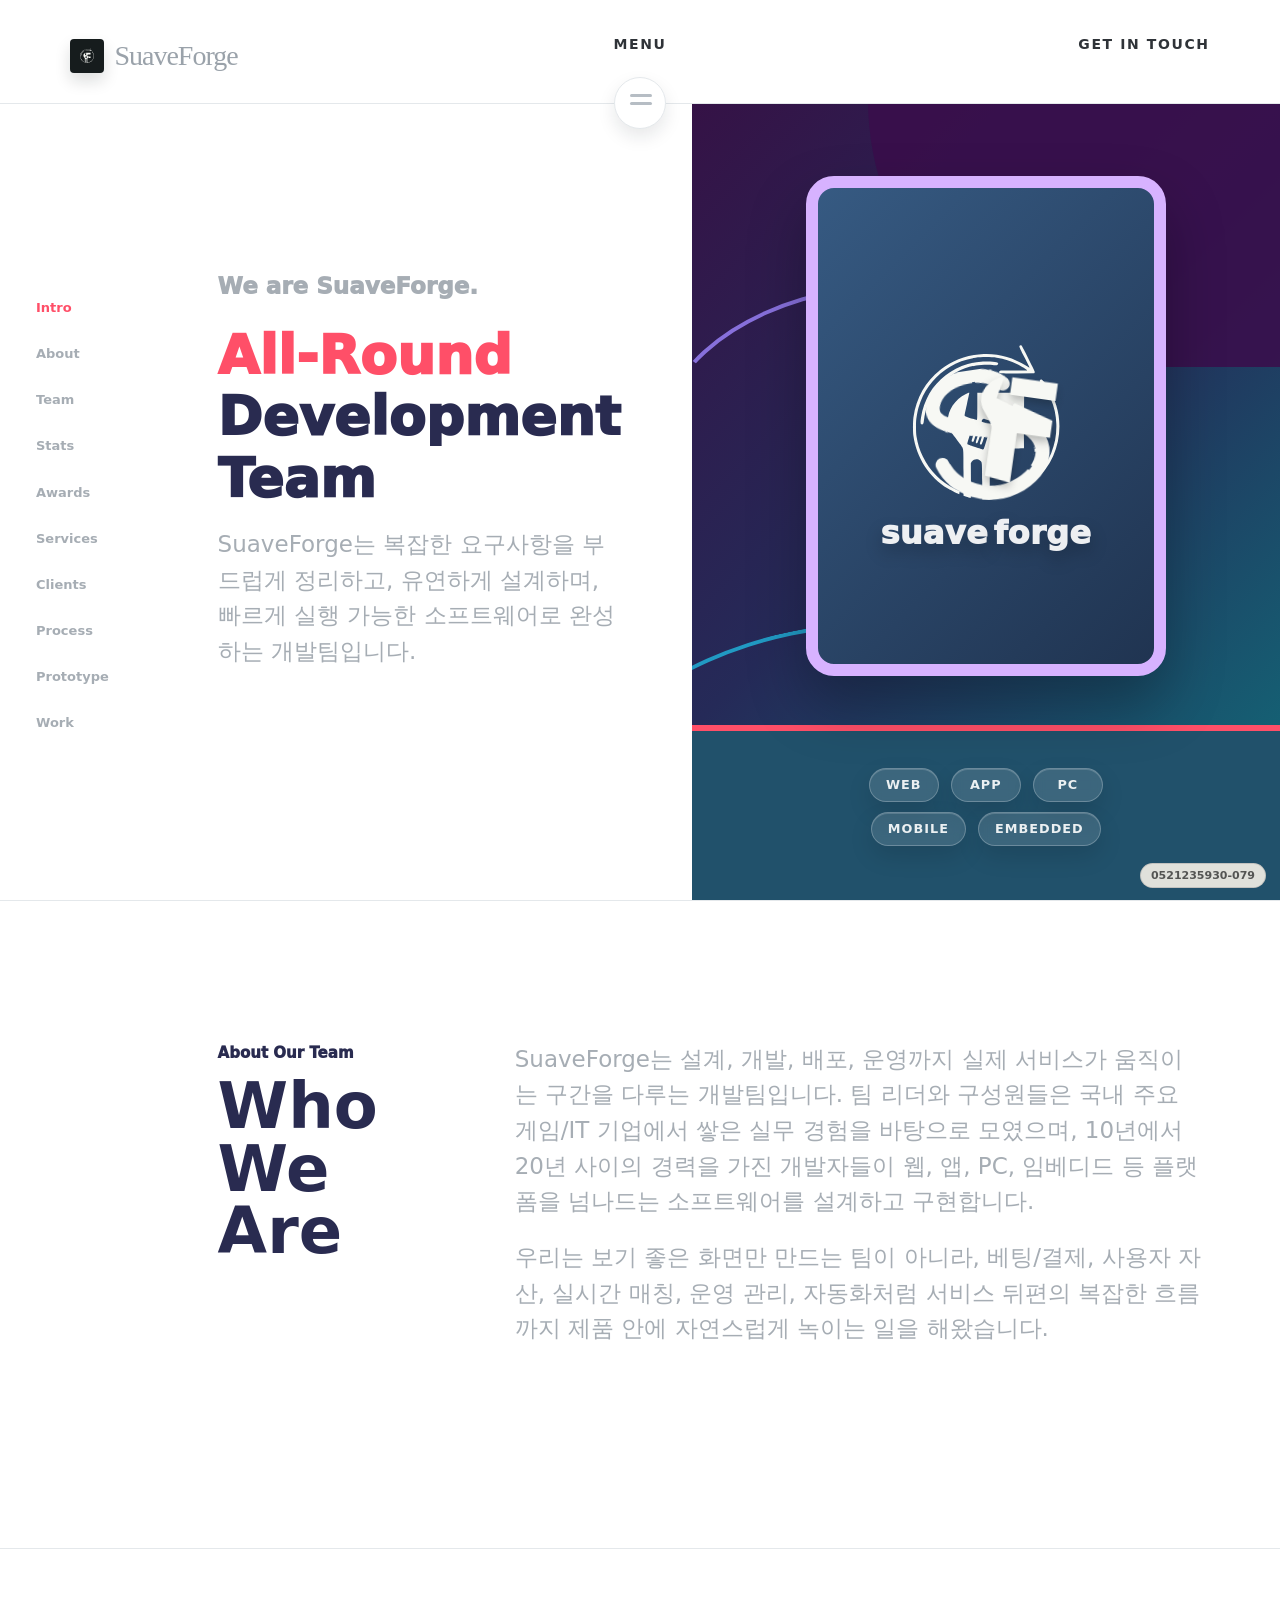
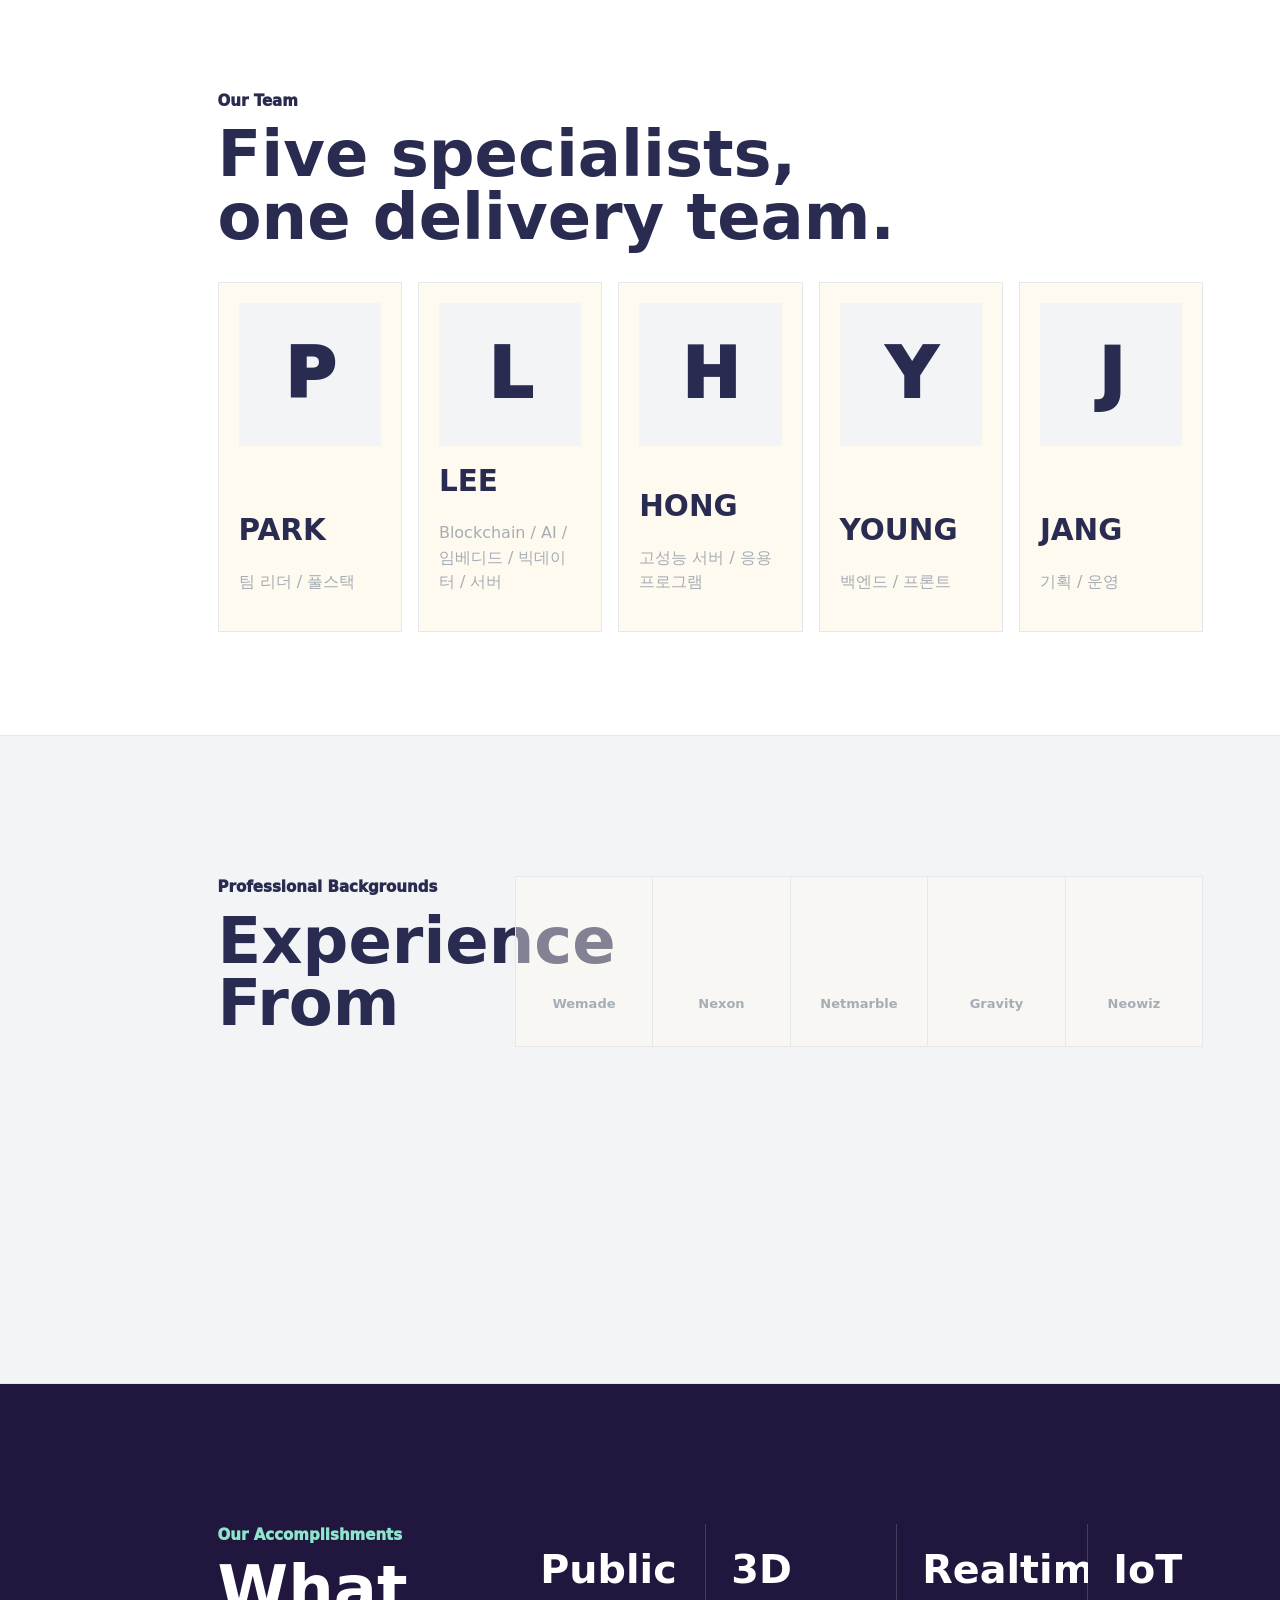
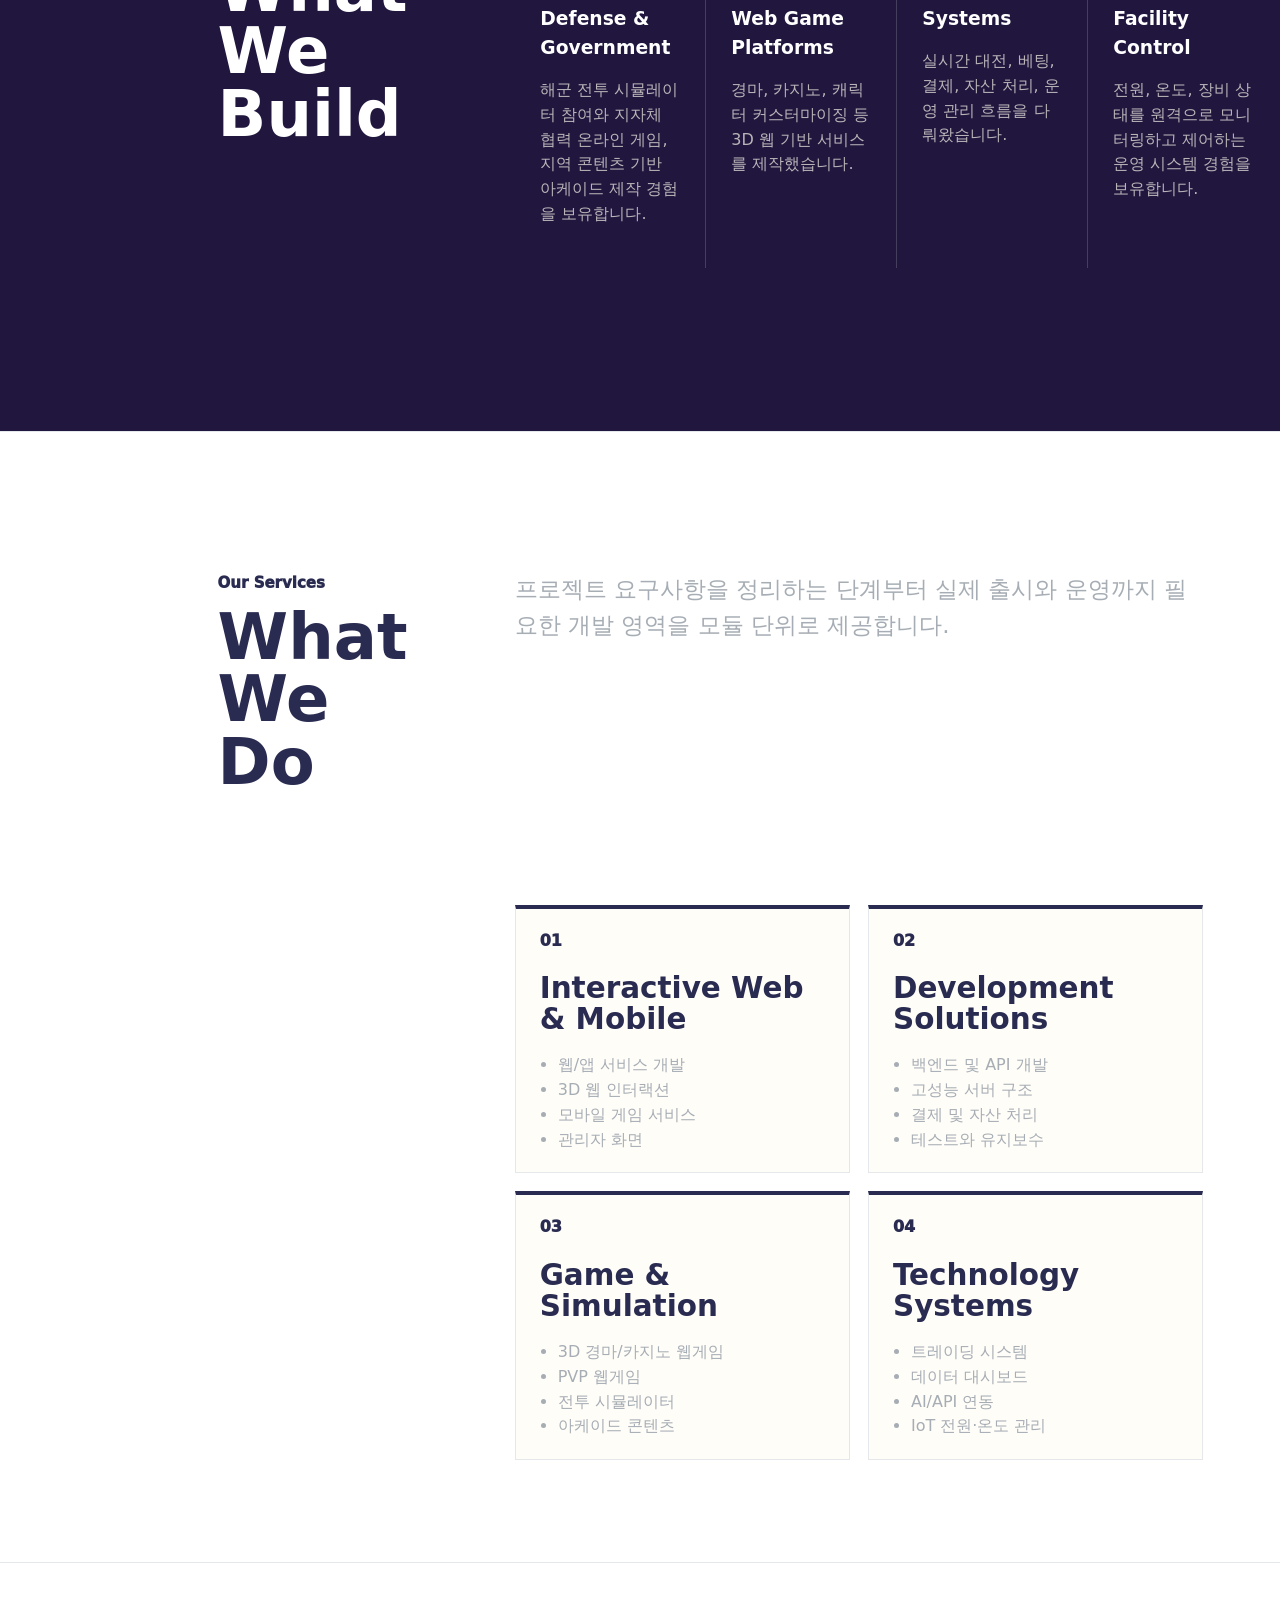
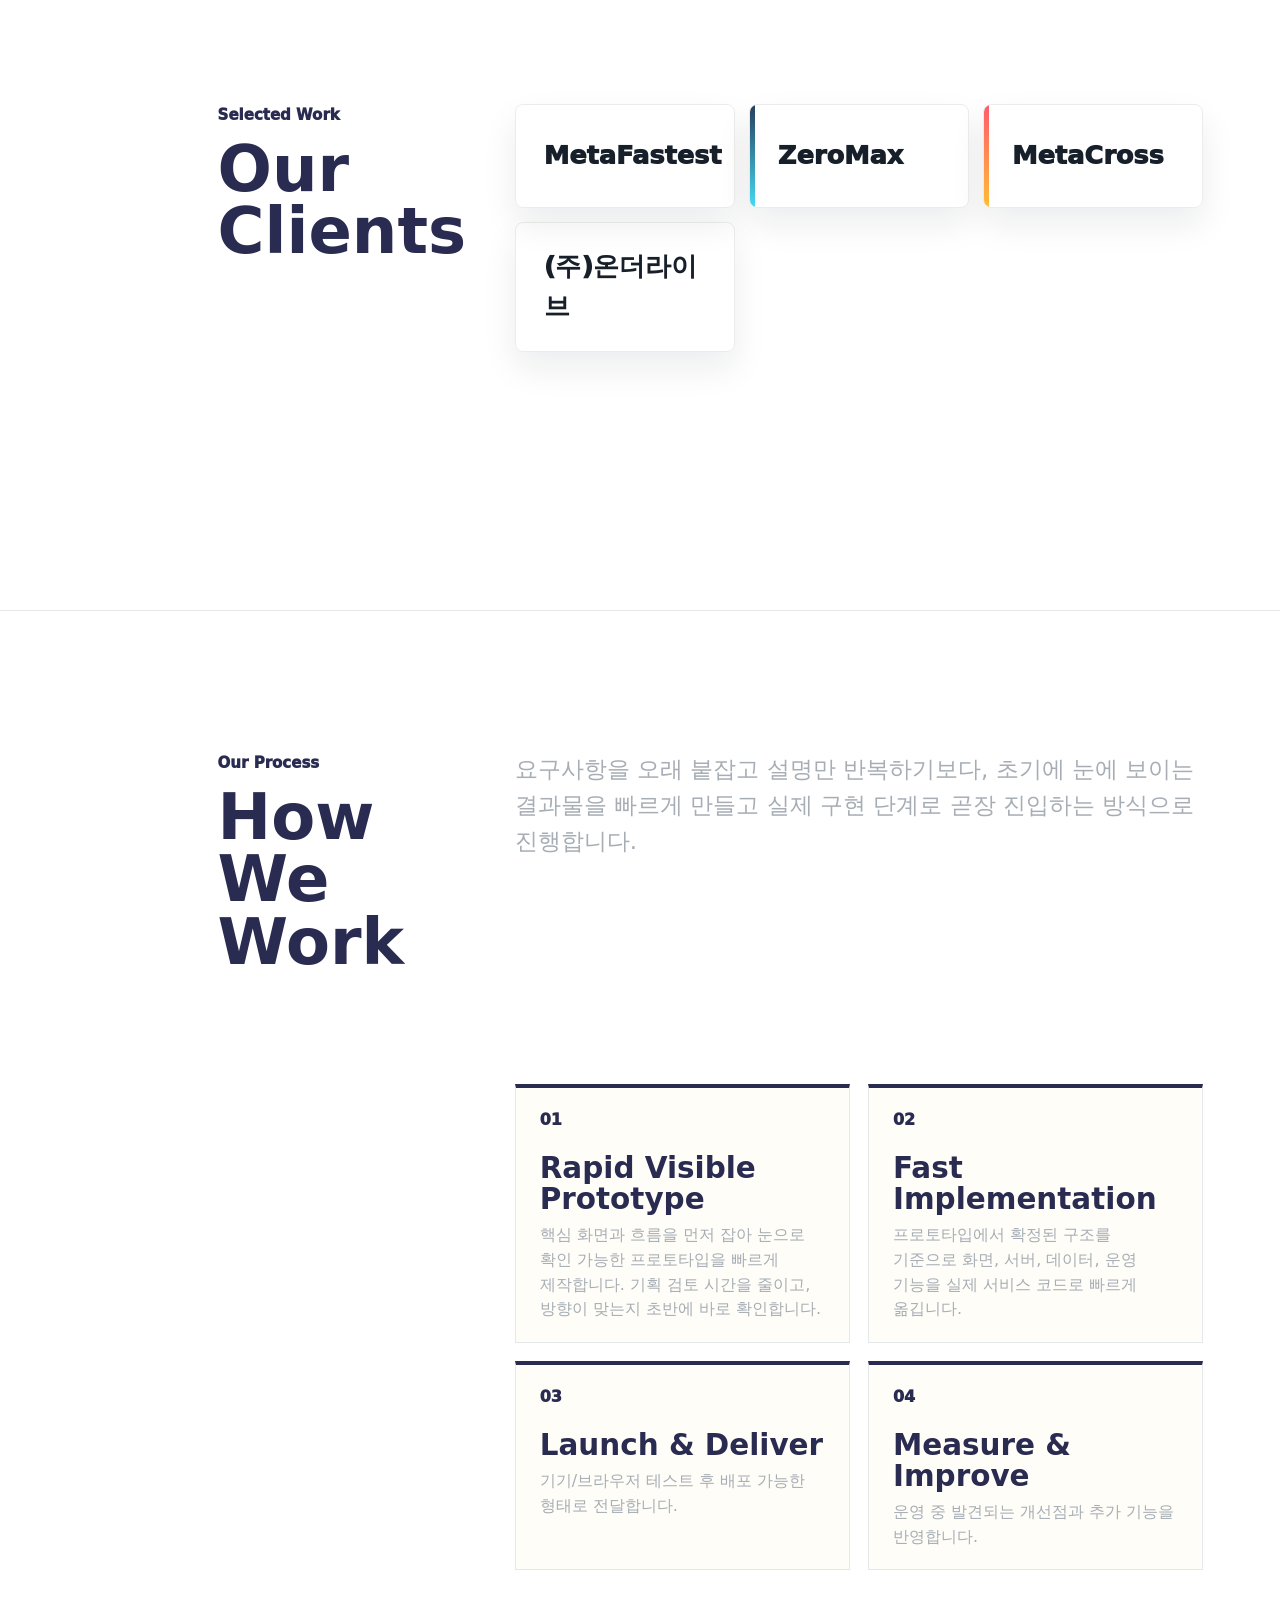
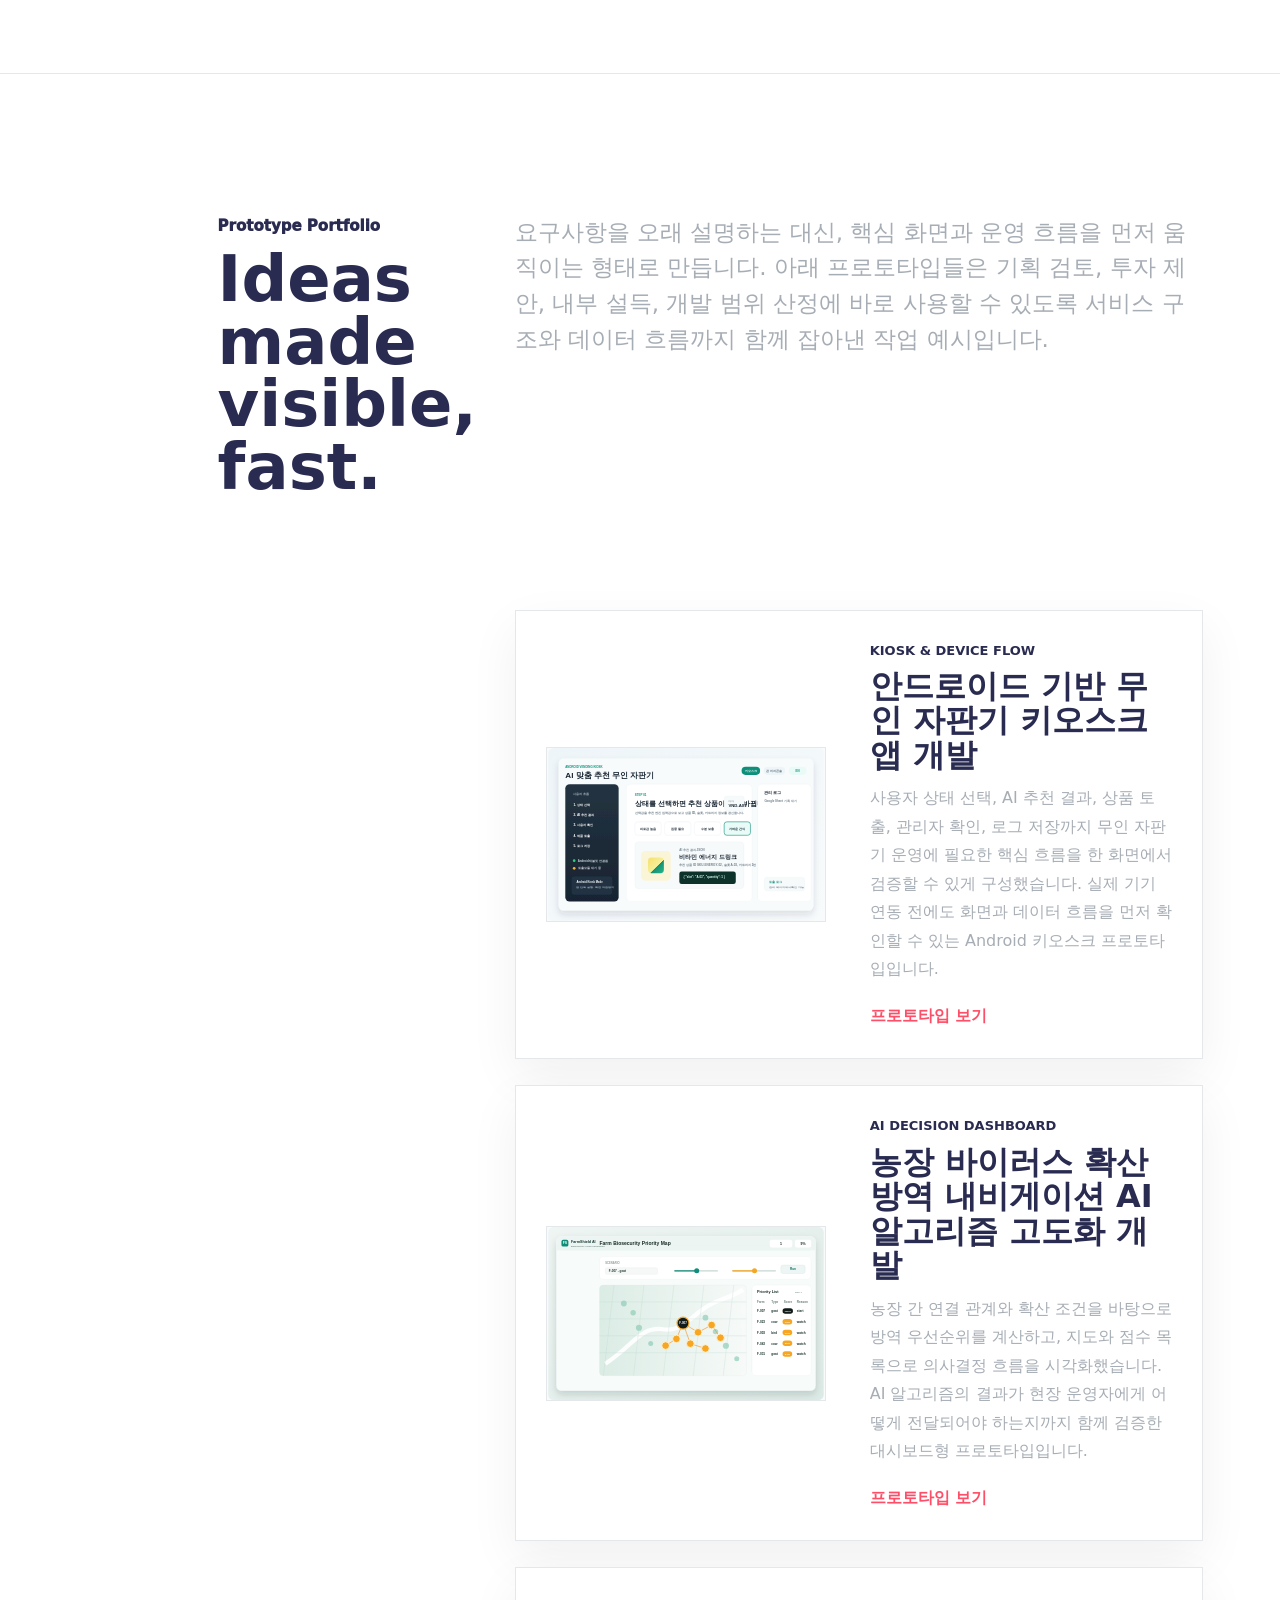
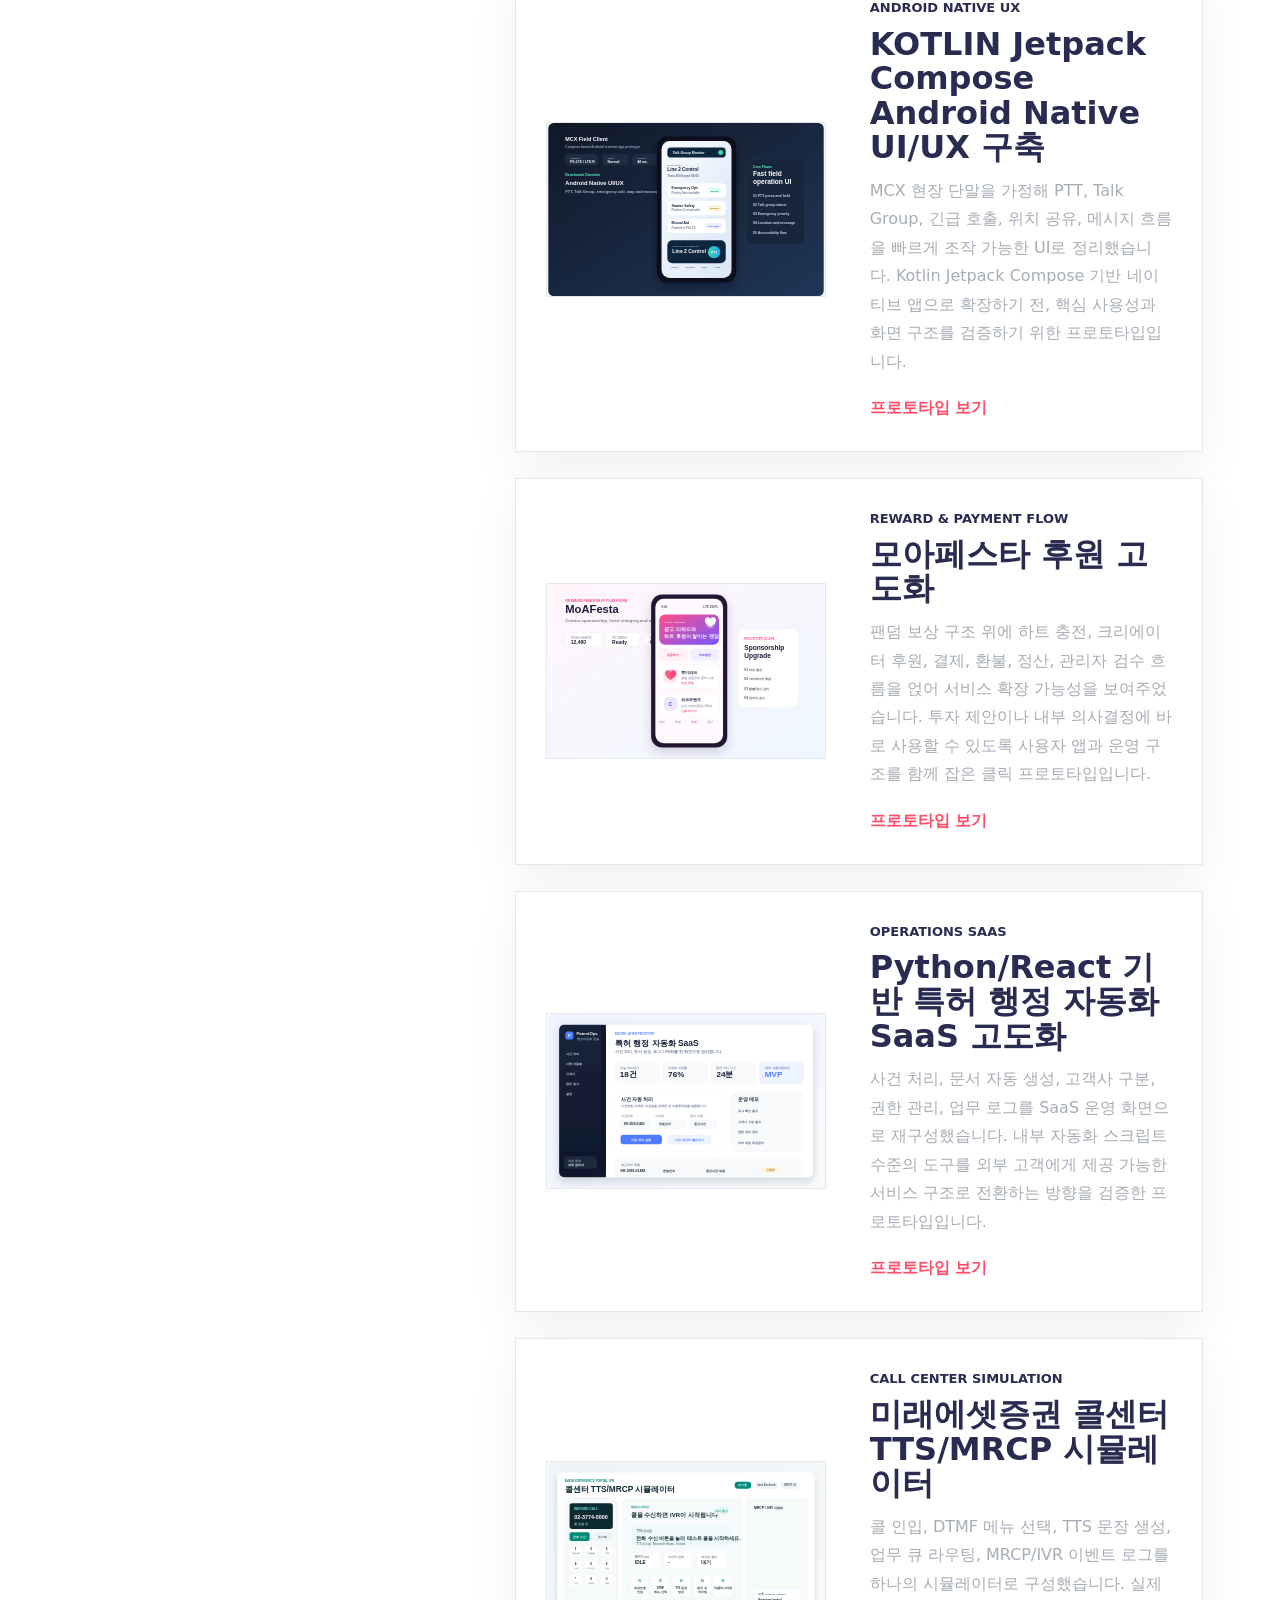
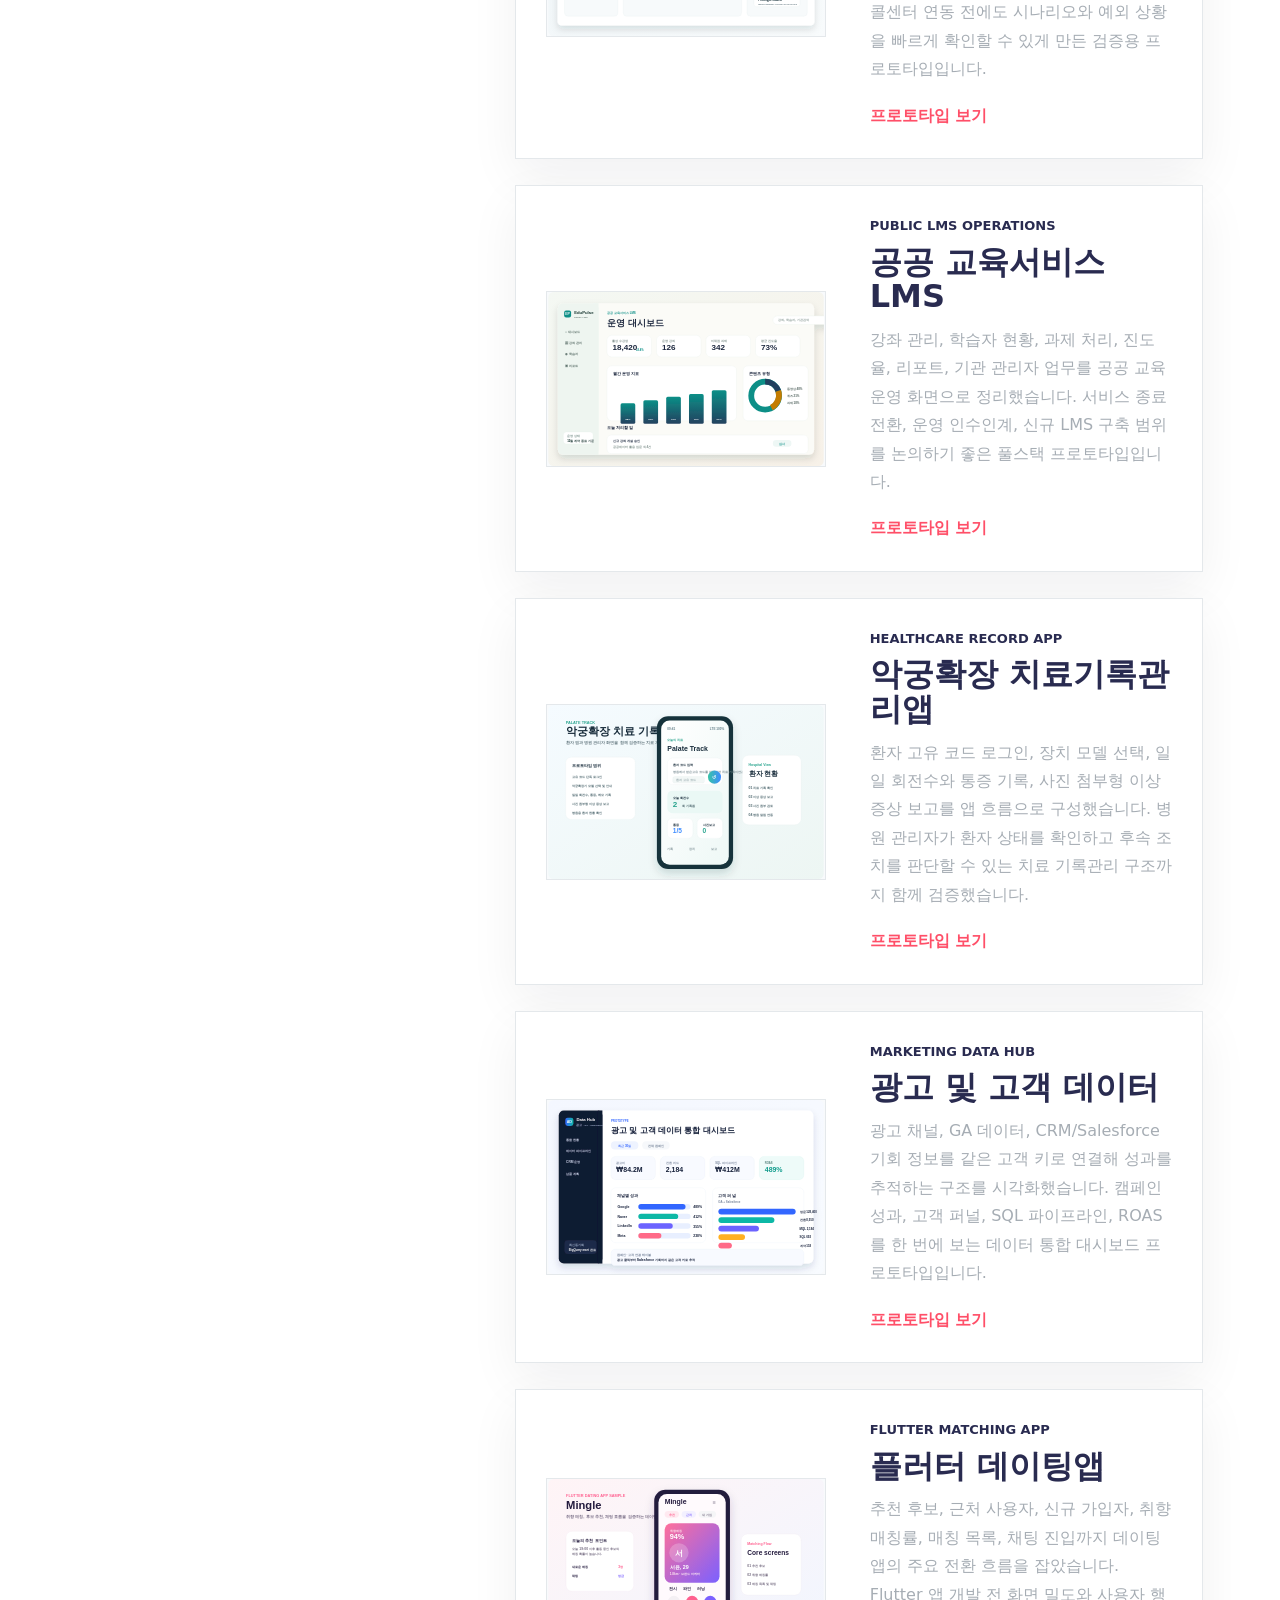
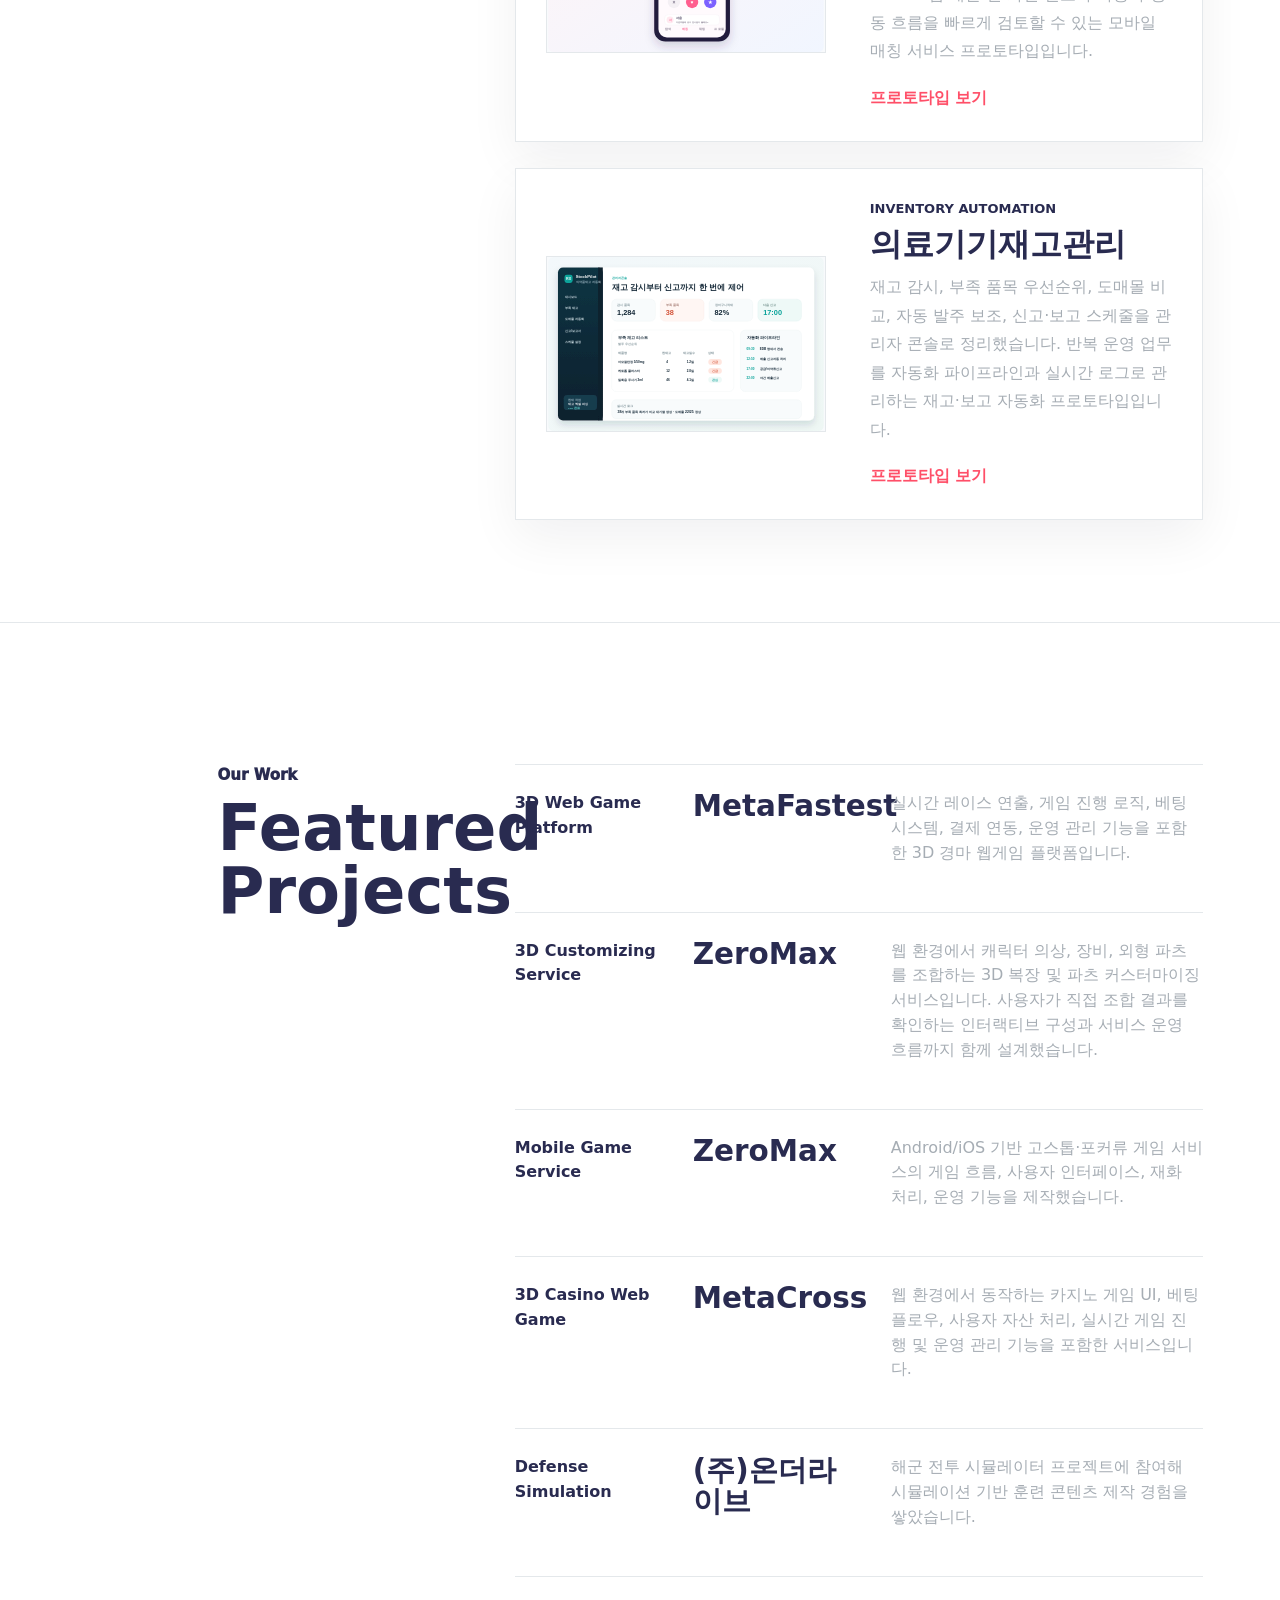
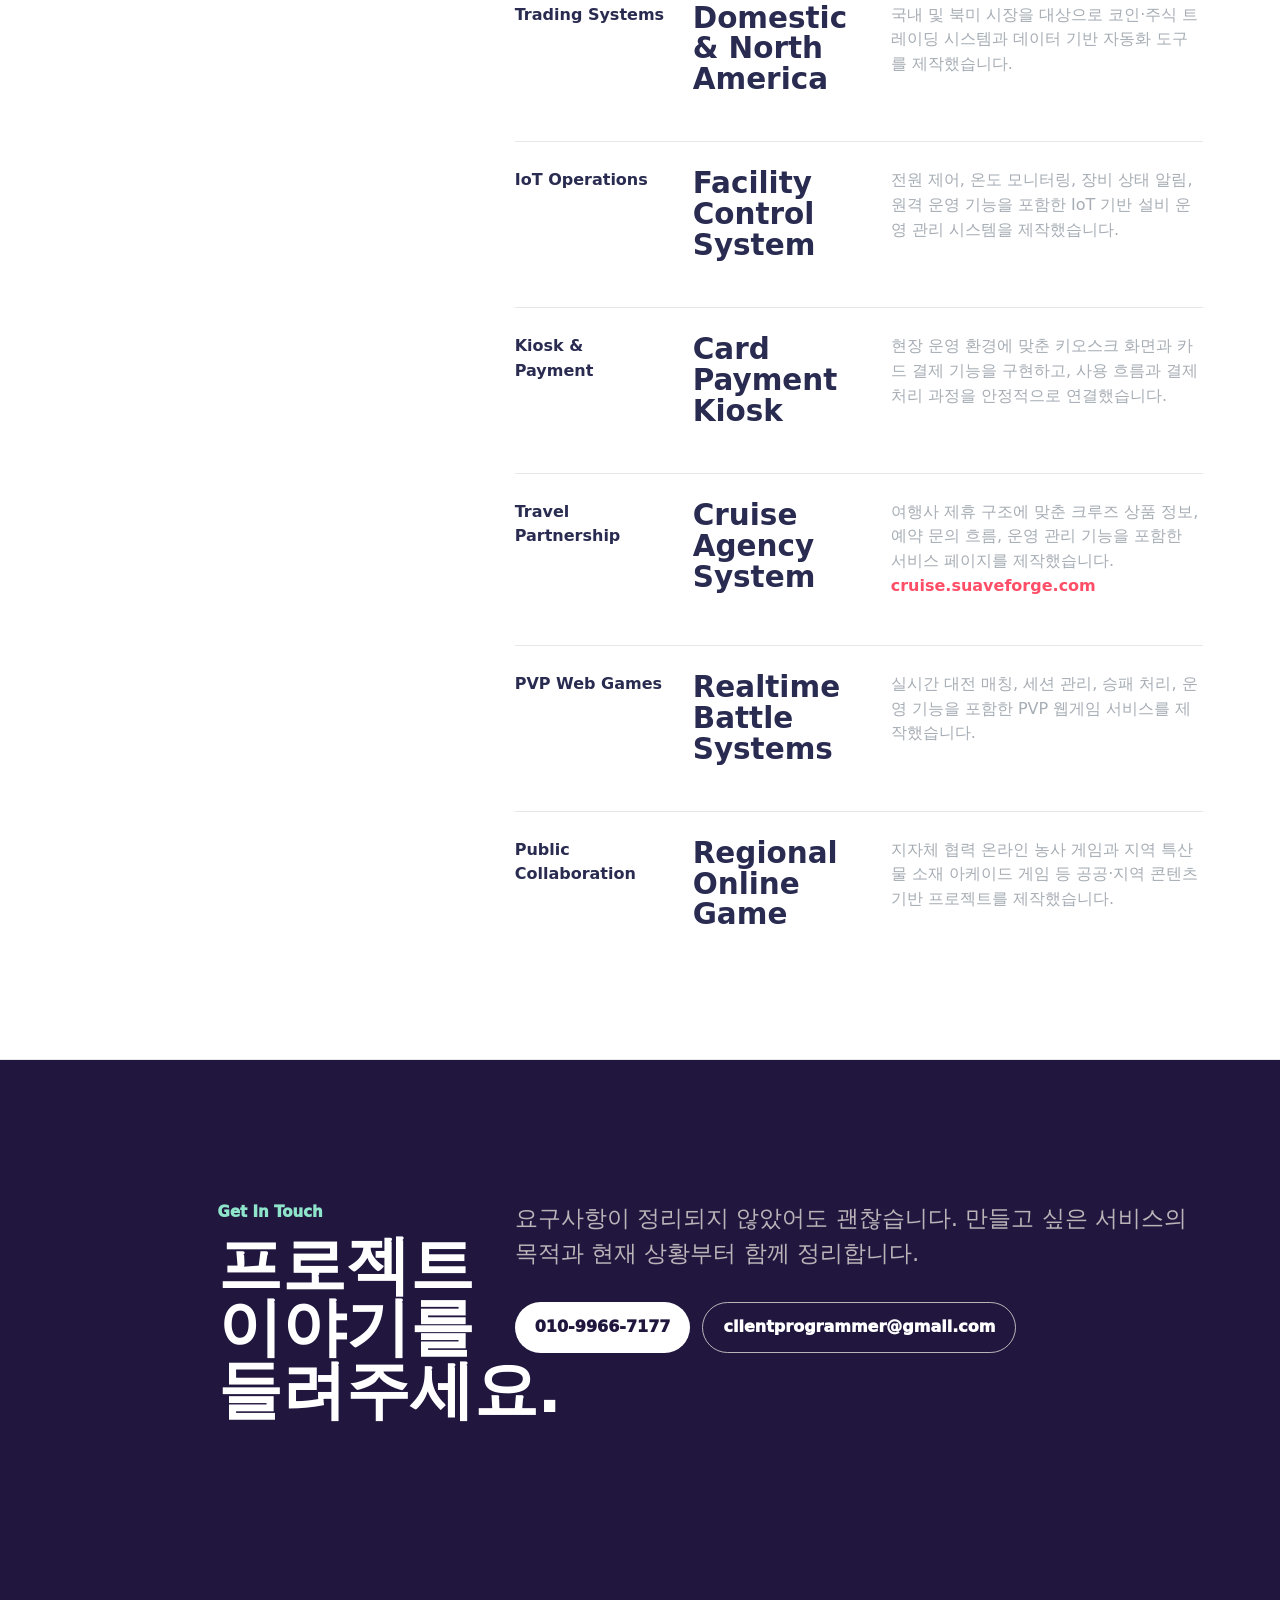
==== index.html @ 56ff3515 "Add polished prototype portfolio" ====
<!doctype html>
<html lang="ko">
  <head>
    <meta charset="utf-8" />
    <meta name="viewport" content="width=device-width, initial-scale=1" />
    <title>SuaveForge | All-Round Development Team</title>
    <meta
      name="description"
      content="SuaveForge는 게임, 시뮬레이션, 트레이딩 시스템, 웹 서비스를 빠르고 유연하게 제작하는 개발팀입니다."
    />
    <script>
      (() => {
        const noInfoHost = location.hostname === "noinfo.suaveforge.com";
        const temporaryPublicNoInfo =
          (location.hostname === "www.suaveforge.com" || location.hostname === "suaveforge.com") &&
          Date.now() < new Date("2026-06-01T00:00:00+09:00").getTime();
        const noInfoQuery = new URLSearchParams(location.search).has("noinfo");
        const noInfoPath = location.pathname.replace(/\/+$/, "") === "/noinfo";
        if (noInfoHost || temporaryPublicNoInfo || noInfoQuery || noInfoPath) {
          document.documentElement.classList.add("noinfo-mode");
        }
      })();
    </script>
    <link rel="stylesheet" href="styles.css?v=0521235930-079" />
    <link rel="stylesheet" href="assets/logo-motion/suaveforge-logo-motion.css?v=0521235930-079" />
  </head>
  <body>
    <input class="menu-toggle" id="menu-toggle" type="checkbox" aria-hidden="true" />
    <header class="topbar">
      <a class="brand" href="#intro" aria-label="SuaveForge home">
        <span class="suaveforge-logo-motion brand-mark" data-static-logo data-svg-src="assets/logo-motion/suaveforge-logo-motion.svg?v=0521235930-079">
          <span class="logo-shell"></span>
        </span>
        <span>SuaveForge</span>
      </a>
      <label class="menu-trigger" for="menu-toggle" aria-label="Open menu" aria-controls="site-menu">
        <span>MENU</span>
        <i></i>
      </label>
      <a class="touch-link" href="#contact">Get in Touch</a>
    </header>

    <div class="menu-panel" id="site-menu" aria-hidden="true">
      <nav class="menu-panel-nav" aria-label="Main menu">
        <a href="#intro">Top</a>
        <a href="#about">About SuaveForge</a>
        <a href="#team">Team</a>
        <a href="#stats">Accomplishments</a>
        <a href="#services">Services</a>
        <a href="#clients">Clients</a>
        <a href="#process">Process</a>
        <a href="#prototype">Prototype</a>
        <a href="#work">Featured Work</a>
      </nav>
      <div class="menu-contact">
        <div>
          <p>Get In Touch</p>
          <h2>프로젝트를 빠르게 정리해드립니다.</h2>
          <span>필요한 범위, 일정, 현재 상황을 남겨주시면 제작 방향을 함께 잡겠습니다.</span>
        </div>
      </div>
    </div>

    <aside class="side-nav" aria-label="Section navigation">
      <a class="active" href="#intro">Intro</a>
      <a href="#about">About</a>
      <a href="#team">Team</a>
      <a href="#stats">Stats</a>
      <a href="#background">Awards</a>
      <a href="#services">Services</a>
      <a href="#clients">Clients</a>
      <a href="#process">Process</a>
      <a href="#prototype">Prototype</a>
      <a href="#work">Work</a>
    </aside>

    <main>
      <section id="intro" class="intro panel">
        <div class="intro-copy">
          <p class="eyebrow">We are SuaveForge.</p>
          <h1><span>All-Round</span><br />Development Team</h1>
          <p>
            SuaveForge는 복잡한 요구사항을 부드럽게 정리하고, 유연하게 설계하며,
            빠르게 실행 가능한 소프트웨어로 완성하는 개발팀입니다.
          </p>
        </div>
        <div class="intro-art" aria-hidden="true">
          <div class="art-blob"></div>
          <div class="art-line one"></div>
          <div class="art-line two"></div>
          <div class="art-device">
            <div class="suaveforge-logo-motion hero-motion" data-logo-motion data-svg-src="assets/logo-motion/suaveforge-logo-motion.svg?v=0521235930-079">
              <div class="logo-shell"></div>
              <p class="wordmark" aria-label="suaveforge">
                <span class="wordmark-part wordmark-suave">suave</span>
                <span class="wordmark-part wordmark-forge">forge</span>
              </p>
              <p class="status" id="status">GSAP timeline: broken S -> F strike -> refresh ring -> final logo</p>
              <div class="controls">
                <button id="replay" type="button">Replay</button>
                <button id="finalOnly" type="button">Final</button>
              </div>
            </div>
          </div>
          <div class="art-platform">
            <div class="platform-tags" aria-hidden="true">
              <span>WEB</span>
              <span>APP</span>
              <span>PC</span>
              <span>MOBILE</span>
              <span>EMBEDDED</span>
            </div>
          </div>
        </div>
      </section>

      <section id="about" class="split-section panel">
        <div class="section-title">
          <p>About Our Team</p>
          <h2>Who We Are</h2>
        </div>
        <div class="section-body">
          <p>
            SuaveForge는 설계, 개발, 배포, 운영까지 실제 서비스가 움직이는
            구간을 다루는 개발팀입니다. 팀 리더와 구성원들은 국내 주요 게임/IT
            기업에서 쌓은 실무 경험을 바탕으로 모였으며, 10년에서 20년 사이의
            경력을 가진 개발자들이 웹, 앱, PC, 임베디드 등 플랫폼을 넘나드는
            소프트웨어를 설계하고 구현합니다.
          </p>
          <p>
            우리는 보기 좋은 화면만 만드는 팀이 아니라, 베팅/결제, 사용자 자산,
            실시간 매칭, 운영 관리, 자동화처럼 서비스 뒤편의 복잡한 흐름까지
            제품 안에 자연스럽게 녹이는 일을 해왔습니다.
          </p>
        </div>
      </section>

      <section id="team" class="team-section panel">
        <div class="section-title">
          <p>Our Team</p>
          <h2>Five specialists, one delivery team.</h2>
        </div>
        <div class="team-board">
          <article><div class="avatar">P</div><h3>PARK</h3><p>팀 리더 / 풀스택</p></article>
          <article><div class="avatar">L</div><h3>LEE</h3><p>Blockchain / AI / 임베디드 / 빅데이터 / 서버</p></article>
          <article><div class="avatar">H</div><h3>HONG</h3><p>고성능 서버 / 응용프로그램</p></article>
          <article><div class="avatar">Y</div><h3>YOUNG</h3><p>백엔드 / 프론트</p></article>
          <article><div class="avatar">J</div><h3>JANG</h3><p>기획 / 운영</p></article>
        </div>
      </section>

      <section id="background" class="background-section panel">
        <div class="section-title">
          <p>Professional Backgrounds</p>
          <h2>Experience From</h2>
        </div>
        <div class="logo-list" aria-label="구성원 경력 기반 회사">
          <a href="https://www.wemade.com/" target="_blank" rel="noopener">
            <i class="logo-emblem" style="--logo-url: url('https://www.google.com/s2/favicons?domain=wemade.com&sz=128')" aria-hidden="true"></i>
            <span>Wemade</span>
          </a>
          <a href="https://www.nexon.com/" target="_blank" rel="noopener">
            <i class="logo-emblem" style="--logo-url: url('https://www.google.com/s2/favicons?domain=nexon.com&sz=128')" aria-hidden="true"></i>
            <span>Nexon</span>
          </a>
          <a href="https://company.netmarble.com/en" target="_blank" rel="noopener">
            <i class="logo-emblem" style="--logo-url: url('https://www.google.com/s2/favicons?domain=netmarble.com&sz=128')" aria-hidden="true"></i>
            <span>Netmarble</span>
          </a>
          <a href="https://www.gravity.co.kr/" target="_blank" rel="noopener">
            <i class="logo-emblem" style="--logo-url: url('https://www.google.com/s2/favicons?domain=gravity.co.kr&sz=128')" aria-hidden="true"></i>
            <span>Gravity</span>
          </a>
          <a href="https://www.neowiz.com/" target="_blank" rel="noopener">
            <i class="logo-emblem" style="--logo-url: url('https://www.google.com/s2/favicons?domain=neowiz.com&sz=128')" aria-hidden="true"></i>
            <span>Neowiz</span>
          </a>
        </div>
      </section>

      <section id="stats" class="stats-section panel dark">
        <div class="section-title">
          <p>Our Accomplishments</p>
          <h2>What We Build</h2>
        </div>
        <div class="stats-grid">
          <article><strong>Public</strong><h3>Defense & Government</h3><p>해군 전투 시뮬레이터 참여와 지자체 협력 온라인 게임, 지역 콘텐츠 기반 아케이드 제작 경험을 보유합니다.</p></article>
          <article><strong>3D</strong><h3>Web Game Platforms</h3><p>경마, 카지노, 캐릭터 커스터마이징 등 3D 웹 기반 서비스를 제작했습니다.</p></article>
          <article><strong>Realtime</strong><h3>Systems</h3><p>실시간 대전, 베팅, 결제, 자산 처리, 운영 관리 흐름을 다뤄왔습니다.</p></article>
          <article><strong>IoT</strong><h3>Facility Control</h3><p>전원, 온도, 장비 상태를 원격으로 모니터링하고 제어하는 운영 시스템 경험을 보유합니다.</p></article>
        </div>
      </section>

      <section id="services" class="services-section panel">
        <div class="section-title">
          <p>Our Services</p>
          <h2>What We Do</h2>
        </div>
        <p class="wide-copy">
          프로젝트 요구사항을 정리하는 단계부터 실제 출시와 운영까지 필요한
          개발 영역을 모듈 단위로 제공합니다.
        </p>
        <div class="service-grid">
          <article><span>01</span><h3>Interactive Web & Mobile</h3><ul><li>웹/앱 서비스 개발</li><li>3D 웹 인터랙션</li><li>모바일 게임 서비스</li><li>관리자 화면</li></ul></article>
          <article><span>02</span><h3>Development Solutions</h3><ul><li>백엔드 및 API 개발</li><li>고성능 서버 구조</li><li>결제 및 자산 처리</li><li>테스트와 유지보수</li></ul></article>
          <article><span>03</span><h3>Game & Simulation</h3><ul><li>3D 경마/카지노 웹게임</li><li>PVP 웹게임</li><li>전투 시뮬레이터</li><li>아케이드 콘텐츠</li></ul></article>
          <article><span>04</span><h3>Technology Systems</h3><ul><li>트레이딩 시스템</li><li>데이터 대시보드</li><li>AI/API 연동</li><li>IoT 전원·온도 관리</li></ul></article>
        </div>
      </section>

      <section id="clients" class="clients-section panel">
        <div class="section-title">
          <p>Selected Work</p>
          <h2>Our Clients</h2>
        </div>
        <div class="client-grid company-only" aria-label="client companies">
          <article><span>MetaFastest</span></article>
          <article><span>ZeroMax</span></article>
          <article><span>MetaCross</span></article>
          <article><span>(&#51452;)&#50728;&#45908;&#46972;&#51060;&#48652;</span></article>
        </div>
      </section>

      <section id="process" class="process-section panel">
        <div class="section-title">
          <p>Our Process</p>
          <h2>How We Work</h2>
        </div>
        <p class="wide-copy">
          요구사항을 오래 붙잡고 설명만 반복하기보다, 초기에 눈에 보이는 결과물을
          빠르게 만들고 실제 구현 단계로 곧장 진입하는 방식으로 진행합니다.
        </p>
        <div class="process-grid">
          <article><span>01</span><h3>Rapid Visible Prototype</h3><p>핵심 화면과 흐름을 먼저 잡아 눈으로 확인 가능한 프로토타입을 빠르게 제작합니다. 기획 검토 시간을 줄이고, 방향이 맞는지 초반에 바로 확인합니다.</p></article>
          <article><span>02</span><h3>Fast Implementation</h3><p>프로토타입에서 확정된 구조를 기준으로 화면, 서버, 데이터, 운영 기능을 실제 서비스 코드로 빠르게 옮깁니다.</p></article>
          <article><span>03</span><h3>Launch & Deliver</h3><p>기기/브라우저 테스트 후 배포 가능한 형태로 전달합니다.</p></article>
          <article><span>04</span><h3>Measure & Improve</h3><p>운영 중 발견되는 개선점과 추가 기능을 반영합니다.</p></article>
        </div>
      </section>

      <section id="prototype" class="prototype-section panel">
        <div class="section-title">
          <p>Prototype Portfolio</p>
          <h2>Ideas made visible, fast.</h2>
        </div>
        <p class="wide-copy">
          요구사항을 오래 설명하는 대신, 핵심 화면과 운영 흐름을 먼저 움직이는 형태로 만듭니다.
          아래 프로토타입들은 기획 검토, 투자 제안, 내부 설득, 개발 범위 산정에 바로 사용할 수 있도록
          서비스 구조와 데이터 흐름까지 함께 잡아낸 작업 예시입니다.
        </p>
        <div class="prototype-grid">
          <article>
            <a class="prototype-shot" href="https://programmer119.github.io/react-kiosk-dashboard/" target="_blank" rel="noopener">
              <img src="assets/prototypes/kiosk-dashboard.svg" alt="AI 맞춤 추천 무인 자판기 키오스크 프로토타입 화면" />
            </a>
            <div class="prototype-copy">
              <p>Kiosk & Device Flow</p>
              <h3>안드로이드 기반 무인 자판기 키오스크 앱 개발</h3>
              <span>
                사용자 상태 선택, AI 추천 결과, 상품 토출, 관리자 확인, 로그 저장까지 무인 자판기 운영에 필요한 핵심 흐름을 한 화면에서 검증할 수 있게 구성했습니다.
                실제 기기 연동 전에도 화면과 데이터 흐름을 먼저 확인할 수 있는 Android 키오스크 프로토타입입니다.
              </span>
              <a href="https://programmer119.github.io/react-kiosk-dashboard/" target="_blank" rel="noopener">프로토타입 보기</a>
            </div>
          </article>
          <article>
            <a class="prototype-shot" href="https://programmer119.github.io/ai-saas-pc-stgnn-ai-1/" target="_blank" rel="noopener">
              <img src="assets/prototypes/farmshield-ai.svg" alt="농장 바이러스 확산 방역 내비게이션 AI 알고리즘 프로토타입 화면" />
            </a>
            <div class="prototype-copy">
              <p>AI Decision Dashboard</p>
              <h3>농장 바이러스 확산 방역 내비게이션 AI 알고리즘 고도화 개발</h3>
              <span>
                농장 간 연결 관계와 확산 조건을 바탕으로 방역 우선순위를 계산하고, 지도와 점수 목록으로 의사결정 흐름을 시각화했습니다.
                AI 알고리즘의 결과가 현장 운영자에게 어떻게 전달되어야 하는지까지 함께 검증한 대시보드형 프로토타입입니다.
              </span>
              <a href="https://programmer119.github.io/ai-saas-pc-stgnn-ai-1/" target="_blank" rel="noopener">프로토타입 보기</a>
            </div>
          </article>
          <article>
            <a class="prototype-shot" href="https://programmer119.github.io/jetpack-compose-ui-mcx-client-android/" target="_blank" rel="noopener">
              <img src="assets/prototypes/mcx-compose.svg" alt="Kotlin Jetpack Compose Android Native UI UX 프로토타입 화면" />
            </a>
            <div class="prototype-copy">
              <p>Android Native UX</p>
              <h3>KOTLIN Jetpack Compose Android Native UI/UX 구축</h3>
              <span>
                MCX 현장 단말을 가정해 PTT, Talk Group, 긴급 호출, 위치 공유, 메시지 흐름을 빠르게 조작 가능한 UI로 정리했습니다.
                Kotlin Jetpack Compose 기반 네이티브 앱으로 확장하기 전, 핵심 사용성과 화면 구조를 검증하기 위한 프로토타입입니다.
              </span>
              <a href="https://programmer119.github.io/jetpack-compose-ui-mcx-client-android/" target="_blank" rel="noopener">프로토타입 보기</a>
            </div>
          </article>
          <article>
            <a class="prototype-shot" href="https://programmer119.github.io/moafesta-prototype/" target="_blank" rel="noopener">
              <img src="assets/prototypes/moafesta-prototype.svg" alt="모아페스타 후원 고도화 프로토타입 화면" />
            </a>
            <div class="prototype-copy">
              <p>Reward & Payment Flow</p>
              <h3>모아페스타 후원 고도화</h3>
              <span>
                팬덤 보상 구조 위에 하트 충전, 크리에이터 후원, 결제, 환불, 정산, 관리자 검수 흐름을 얹어 서비스 확장 가능성을 보여주었습니다.
                투자 제안이나 내부 의사결정에 바로 사용할 수 있도록 사용자 앱과 운영 구조를 함께 잡은 클릭 프로토타입입니다.
              </span>
              <a href="https://programmer119.github.io/moafesta-prototype/" target="_blank" rel="noopener">프로토타입 보기</a>
            </div>
          </article>
          <article>
            <a class="prototype-shot" href="https://programmer119.github.io/python-react-saas-3-7-5/" target="_blank" rel="noopener">
              <img src="assets/prototypes/patentops-saas.svg" alt="Python React 기반 특허 행정 자동화 SaaS 프로토타입 화면" />
            </a>
            <div class="prototype-copy">
              <p>Operations SaaS</p>
              <h3>Python/React 기반 특허 행정 자동화 SaaS 고도화</h3>
              <span>
                사건 처리, 문서 자동 생성, 고객사 구분, 권한 관리, 업무 로그를 SaaS 운영 화면으로 재구성했습니다.
                내부 자동화 스크립트 수준의 도구를 외부 고객에게 제공 가능한 서비스 구조로 전환하는 방향을 검증한 프로토타입입니다.
              </span>
              <a href="https://programmer119.github.io/python-react-saas-3-7-5/" target="_blank" rel="noopener">프로토타입 보기</a>
            </div>
          </article>
          <article>
            <a class="prototype-shot" href="https://programmer119.github.io/ivr-java-avaya-650-850-2026/" target="_blank" rel="noopener">
              <img src="assets/prototypes/ivr-mrcp-simulator.svg" alt="콜센터 TTS MRCP 시뮬레이터 프로토타입 화면" />
            </a>
            <div class="prototype-copy">
              <p>Call Center Simulation</p>
              <h3>미래에셋증권 콜센터 TTS/MRCP 시뮬레이터</h3>
              <span>
                콜 인입, DTMF 메뉴 선택, TTS 문장 생성, 업무 큐 라우팅, MRCP/IVR 이벤트 로그를 하나의 시뮬레이터로 구성했습니다.
                실제 콜센터 연동 전에도 시나리오와 예외 상황을 빠르게 확인할 수 있게 만든 검증용 프로토타입입니다.
              </span>
              <a href="https://programmer119.github.io/ivr-java-avaya-650-850-2026/" target="_blank" rel="noopener">프로토타입 보기</a>
            </div>
          </article>
          <article>
            <a class="prototype-shot" href="https://programmer119.github.io/lms-asap-12-7-x-5/" target="_blank" rel="noopener">
              <img src="assets/prototypes/edupulse-lms.svg" alt="공공 교육서비스 LMS 프로토타입 화면" />
            </a>
            <div class="prototype-copy">
              <p>Public LMS Operations</p>
              <h3>공공 교육서비스 LMS</h3>
              <span>
                강좌 관리, 학습자 현황, 과제 처리, 진도율, 리포트, 기관 관리자 업무를 공공 교육 운영 화면으로 정리했습니다.
                서비스 종료 전환, 운영 인수인계, 신규 LMS 구축 범위를 논의하기 좋은 풀스택 프로토타입입니다.
              </span>
              <a href="https://programmer119.github.io/lms-asap-12-7-x-5/" target="_blank" rel="noopener">프로토타입 보기</a>
            </div>
          </article>
          <article>
            <a class="prototype-shot" href="https://programmer119.github.io/palate-track-prototype-v2/" target="_blank" rel="noopener">
              <img src="assets/prototypes/palate-track.svg" alt="악궁확장 치료기록관리앱 프로토타입 화면" />
            </a>
            <div class="prototype-copy">
              <p>Healthcare Record App</p>
              <h3>악궁확장 치료기록관리앱</h3>
              <span>
                환자 고유 코드 로그인, 장치 모델 선택, 일일 회전수와 통증 기록, 사진 첨부형 이상 증상 보고를 앱 흐름으로 구성했습니다.
                병원 관리자가 환자 상태를 확인하고 후속 조치를 판단할 수 있는 치료 기록관리 구조까지 함께 검증했습니다.
              </span>
              <a href="https://programmer119.github.io/palate-track-prototype-v2/" target="_blank" rel="noopener">프로토타입 보기</a>
            </div>
          </article>
          <article>
            <a class="prototype-shot" href="https://programmer119.github.io/1-crm-db-ga-2-2/" target="_blank" rel="noopener">
              <img src="assets/prototypes/ad-crm-datahub.svg" alt="광고 및 고객 데이터 통합 대시보드 프로토타입 화면" />
            </a>
            <div class="prototype-copy">
              <p>Marketing Data Hub</p>
              <h3>광고 및 고객 데이터</h3>
              <span>
                광고 채널, GA 데이터, CRM/Salesforce 기회 정보를 같은 고객 키로 연결해 성과를 추적하는 구조를 시각화했습니다.
                캠페인 성과, 고객 퍼널, SQL 파이프라인, ROAS를 한 번에 보는 데이터 통합 대시보드 프로토타입입니다.
              </span>
              <a href="https://programmer119.github.io/1-crm-db-ga-2-2/" target="_blank" rel="noopener">프로토타입 보기</a>
            </div>
          </article>
          <article>
            <a class="prototype-shot" href="https://programmer119.github.io/flutter-flutter-2-2-3-5/" target="_blank" rel="noopener">
              <img src="assets/prototypes/mingle-dating.svg" alt="플러터 데이팅앱 프로토타입 화면" />
            </a>
            <div class="prototype-copy">
              <p>Flutter Matching App</p>
              <h3>플러터 데이팅앱</h3>
              <span>
                추천 후보, 근처 사용자, 신규 가입자, 취향 매칭률, 매칭 목록, 채팅 진입까지 데이팅 앱의 주요 전환 흐름을 잡았습니다.
                Flutter 앱 개발 전 화면 밀도와 사용자 행동 흐름을 빠르게 검토할 수 있는 모바일 매칭 서비스 프로토타입입니다.
              </span>
              <a href="https://programmer119.github.io/flutter-flutter-2-2-3-5/" target="_blank" rel="noopener">프로토타입 보기</a>
            </div>
          </article>
          <article>
            <a class="prototype-shot" href="https://programmer119.github.io/25-1-ui-ux-client-windows/" target="_blank" rel="noopener">
              <img src="assets/prototypes/stockpilot-medical.svg" alt="의료기기 재고관리 프로토타입 화면" />
            </a>
            <div class="prototype-copy">
              <p>Inventory Automation</p>
              <h3>의료기기재고관리</h3>
              <span>
                재고 감시, 부족 품목 우선순위, 도매몰 비교, 자동 발주 보조, 신고·보고 스케줄을 관리자 콘솔로 정리했습니다.
                반복 운영 업무를 자동화 파이프라인과 실시간 로그로 관리하는 재고·보고 자동화 프로토타입입니다.
              </span>
              <a href="https://programmer119.github.io/25-1-ui-ux-client-windows/" target="_blank" rel="noopener">프로토타입 보기</a>
            </div>
          </article>
        </div>
      </section>

      <section id="work" class="work-section panel">
        <div class="section-title">
          <p>Our Work</p>
          <h2>Featured Projects</h2>
        </div>
        <div class="featured-work">
          <article><p>3D Web Game Platform</p><h3>MetaFastest</h3><span>실시간 레이스 연출, 게임 진행 로직, 베팅 시스템, 결제 연동, 운영 관리 기능을 포함한 3D 경마 웹게임 플랫폼입니다.</span></article>
          <article><p>3D Customizing Service</p><h3>ZeroMax</h3><span>웹 환경에서 캐릭터 의상, 장비, 외형 파츠를 조합하는 3D 복장 및 파츠 커스터마이징 서비스입니다. 사용자가 직접 조합 결과를 확인하는 인터랙티브 구성과 서비스 운영 흐름까지 함께 설계했습니다.</span></article>
          <article><p>Mobile Game Service</p><h3>ZeroMax</h3><span>Android/iOS 기반 고스톱·포커류 게임 서비스의 게임 흐름, 사용자 인터페이스, 재화 처리, 운영 기능을 제작했습니다.</span></article>
          <article><p>3D Casino Web Game</p><h3>MetaCross</h3><span>웹 환경에서 동작하는 카지노 게임 UI, 베팅 플로우, 사용자 자산 처리, 실시간 게임 진행 및 운영 관리 기능을 포함한 서비스입니다.</span></article>
          <article><p>Defense Simulation</p><h3>(주)온더라이브</h3><span>해군 전투 시뮬레이터 프로젝트에 참여해 시뮬레이션 기반 훈련 콘텐츠 제작 경험을 쌓았습니다.</span></article>
          <article><p>Trading Systems</p><h3>Domestic & North America</h3><span>국내 및 북미 시장을 대상으로 코인·주식 트레이딩 시스템과 데이터 기반 자동화 도구를 제작했습니다.</span></article>
          <article><p>IoT Operations</p><h3>Facility Control System</h3><span>전원 제어, 온도 모니터링, 장비 상태 알림, 원격 운영 기능을 포함한 IoT 기반 설비 운영 관리 시스템을 제작했습니다.</span></article>
          <article><p>Kiosk & Payment</p><h3>Card Payment Kiosk</h3><span>현장 운영 환경에 맞춘 키오스크 화면과 카드 결제 기능을 구현하고, 사용 흐름과 결제 처리 과정을 안정적으로 연결했습니다.</span></article>
          <article><p>Travel Partnership</p><h3>Cruise Agency System</h3><span>여행사 제휴 구조에 맞춘 크루즈 상품 정보, 예약 문의 흐름, 운영 관리 기능을 포함한 서비스 페이지를 제작했습니다. <a href="https://cruise.suaveforge.com/" target="_blank" rel="noopener">cruise.suaveforge.com</a></span></article>
          <article><p>PVP Web Games</p><h3>Realtime Battle Systems</h3><span>실시간 대전 매칭, 세션 관리, 승패 처리, 운영 기능을 포함한 PVP 웹게임 서비스를 제작했습니다.</span></article>
          <article><p>Public Collaboration</p><h3>Regional Online Game</h3><span>지자체 협력 온라인 농사 게임과 지역 특산물 소재 아케이드 게임 등 공공·지역 콘텐츠 기반 프로젝트를 제작했습니다.</span></article>
        </div>
      </section>

      <section id="contact" class="contact-section panel dark">
        <div class="section-title">
          <p>Get In Touch</p>
          <h2>프로젝트 이야기를 들려주세요.</h2>
        </div>
        <div class="contact-card">
          <p>
            요구사항이 정리되지 않았어도 괜찮습니다. 만들고 싶은 서비스의 목적과
            현재 상황부터 함께 정리합니다.
          </p>
          <div class="actions">
            <a class="button light" href="tel:01099667177">010-9966-7177</a>
            <span class="button outline" aria-disabled="true">clientprogrammer@gmail.com</span>
          </div>
        </div>
      </section>
    </main>

    <div class="build-version" aria-label="site build version">0521235930-079</div>
    <script src="https://cdn.jsdelivr.net/npm/gsap@3.12.5/dist/gsap.min.js"></script>
    <script src="assets/logo-motion/suaveforge-logo-motion.js?v=0521235930-079"></script>
    <script>
      (() => {
        const menuToggle = document.querySelector("#menu-toggle");
        const menuButton = document.querySelector(".menu-trigger");
        const menuPanel = document.querySelector("#site-menu");
        const navLinks = [...document.querySelectorAll(".side-nav a")];
        const menuLinks = [...document.querySelectorAll(".menu-panel-nav a")];
        const sections = navLinks
          .map((link) => document.querySelector(link.getAttribute("href")))
          .filter(Boolean);

        const setMenuOpen = (isOpen) => {
          if (menuToggle) menuToggle.checked = isOpen;
          document.body.classList.toggle("menu-open", isOpen);
          menuButton?.classList.toggle("is-open", isOpen);
          menuPanel?.classList.toggle("is-open", isOpen);
          menuPanel?.setAttribute("aria-hidden", String(!isOpen));
        };

        menuToggle?.addEventListener("change", () => {
          setMenuOpen(menuToggle.checked);
        });

        menuLinks.forEach((link) => {
          link.addEventListener("click", () => {
            setMenuOpen(false);
          });
        });

        document.addEventListener("keydown", (event) => {
          if (event.key === "Escape") setMenuOpen(false);
        });

        const setActive = (id) => {
          navLinks.forEach((link) => {
            link.classList.toggle("active", link.getAttribute("href") === `#${id}`);
          });
        };

        const updateActiveFromScroll = () => {
          const anchorLine = window.innerHeight * 0.42;
          let current = sections[0];

          sections.forEach((section) => {
            if (section.getBoundingClientRect().top <= anchorLine) {
              current = section;
            }
          });

          if (current) setActive(current.id);
        };

        let ticking = false;
        window.addEventListener(
          "scroll",
          () => {
            if (ticking) return;
            ticking = true;
            requestAnimationFrame(() => {
              updateActiveFromScroll();
              ticking = false;
            });
          },
          { passive: true }
        );

        navLinks.forEach((link) => {
          link.addEventListener("click", () => {
            const id = link.getAttribute("href").slice(1);
            setActive(id);
          });
        });

        window.addEventListener("hashchange", () => {
          const id = window.location.hash.slice(1);
          if (id) setActive(id);
        });

        updateActiveFromScroll();
      })();

    </script>
  </body>
</html>
---- styles.css ----
:root {
  --paper: #ffffff;
  --paper-deep: #f2f4f5;
  --ink: #292b50;
  --muted: #a6adb4;
  --line: #e4e8eb;
  --accent: #ff4f68;
  --accent-dark: #292b50;
  --cyan: #21b7df;
  --purple: #351246;
  --teal: #106f7b;
  --warm: #ffffff;
  --dark: #20163e;
  --dark-soft: #195e74;
}

* {
  box-sizing: border-box;
}

html {
  scroll-behavior: smooth;
}

body {
  margin: 0;
  overflow-x: hidden;
  background: var(--paper);
  color: var(--ink);
  font-family: Inter, ui-sans-serif, system-ui, -apple-system, BlinkMacSystemFont, "Segoe UI", sans-serif;
  line-height: 1.55;
}

a {
  color: inherit;
  text-decoration: none;
}

.svg-defs {
  position: absolute;
  width: 0;
  height: 0;
  overflow: hidden;
}

.menu-toggle {
  position: fixed;
  opacity: 0;
  pointer-events: none;
}

.topbar {
  position: fixed;
  top: 0;
  right: 0;
  left: 0;
  z-index: 30;
  display: grid;
  grid-template-columns: 1fr auto 1fr;
  align-items: start;
  min-height: 104px;
  padding: 34px clamp(34px, 5.5vw, 96px) 0;
  background: rgba(255, 255, 255, 0.94);
  border-bottom: 1px solid var(--line);
  backdrop-filter: blur(18px);
}

.brand,
.touch-link {
  display: inline-flex;
  align-items: center;
}

.brand {
  width: fit-content;
  gap: 10px;
  color: #9aa2aa;
  font-family: Georgia, "Times New Roman", serif;
  font-size: 28px;
  font-weight: 400;
  letter-spacing: -1px;
}

.brand-mark {
  display: inline-grid;
  place-items: center;
  width: 34px;
  height: 34px;
  padding: 4px;
  border-radius: 4px;
  background: #161c1d;
  box-shadow: 0 8px 16px rgba(16, 18, 20, 0.14);
  overflow: hidden;
}

.brand-mark .logo-shell {
  width: 100% !important;
  max-width: none !important;
  height: 100% !important;
  min-width: 0;
  aspect-ratio: 1 !important;
  border-radius: 0;
  background: transparent !important;
  box-shadow: none !important;
}

.brand-mark .motion-logo {
  width: 100% !important;
  height: 100% !important;
  overflow: visible !important;
  transform: scale(1.02) !important;
}

.brand-mark #motionLayers,
.brand-mark #originalLogo {
  opacity: 0 !important;
}

.brand-mark #exactFinalLogo {
  opacity: 1 !important;
}

.menu-trigger {
  position: relative;
  display: grid;
  place-items: center;
  gap: 14px;
  border: 0;
  background: transparent;
  color: #2f3338;
  font: inherit;
  font-size: 14px;
  font-weight: 900;
  letter-spacing: 1.6px;
  text-transform: uppercase;
  cursor: pointer;
}

.menu-trigger i {
  position: absolute;
  top: 43px;
  width: 52px;
  height: 52px;
  border: 1px solid var(--line);
  border-radius: 50%;
  background: #fff;
  box-shadow: 0 8px 18px rgba(24, 32, 40, 0.1);
}

.menu-trigger i::before,
.menu-trigger i::after {
  content: "";
  position: absolute;
  left: 15px;
  width: 22px;
  height: 3px;
  border-radius: 99px;
  background: #b6bdc4;
  box-shadow: 0 8px 0 #b6bdc4;
}

.menu-trigger i::before {
  top: 16px;
}

.menu-trigger i::after {
  display: none;
}

#menu-toggle:checked + .topbar .menu-trigger i::before,
.menu-trigger.is-open i::before {
  top: 24px;
  box-shadow: none;
  transform: rotate(45deg);
}

#menu-toggle:checked + .topbar .menu-trigger i::after,
.menu-trigger.is-open i::after {
  display: block;
  top: 24px;
  transform: rotate(-45deg);
}

.touch-link {
  justify-self: end;
  color: #2f3338;
  font-size: 14px;
  font-weight: 900;
  letter-spacing: 1.6px;
  text-transform: uppercase;
}

body.menu-open {
  overflow: hidden;
}

.menu-panel {
  position: fixed;
  inset: 104px 0 0;
  z-index: 25;
  display: grid;
  grid-template-columns: minmax(360px, 52vw) minmax(420px, 1fr);
  height: calc(100vh - 104px);
  min-height: 0;
  overflow: hidden;
  border-top: 1px solid var(--line);
  background: #fff;
  opacity: 0;
  pointer-events: none;
  transform: translateY(-12px);
  visibility: hidden;
  transition:
    opacity 0.24s ease,
    transform 0.24s ease,
    visibility 0s linear 0.24s;
}

#menu-toggle:checked ~ .menu-panel,
body.menu-open .menu-panel,
.menu-panel.is-open {
  opacity: 1 !important;
  pointer-events: auto;
  transform: translateY(0);
  visibility: visible !important;
  transition-delay: 0s;
}

.menu-panel-nav {
  display: grid;
  align-content: center;
  justify-items: center;
  gap: clamp(18px, 3vh, 28px);
  padding: 50px clamp(36px, 6vw, 96px);
  background: #fff;
  box-shadow: 1px 0 0 var(--line);
}

.menu-panel-nav a {
  color: #bac1c7;
  font-size: clamp(26px, 3vw, 38px);
  font-weight: 950;
  line-height: 1;
  text-align: center;
}

.menu-panel-nav a:hover,
.menu-panel-nav a:focus {
  color: var(--accent);
}

.menu-contact {
  display: grid;
  align-content: center;
  gap: 26px;
  padding: 64px clamp(42px, 8vw, 132px);
  color: #fff;
  background: linear-gradient(135deg, #2c1244, #24365e 54%, #0d8991);
}

.menu-contact p {
  margin: 0 0 10px;
  font-size: 15px;
  font-weight: 950;
}

.menu-contact h2 {
  max-width: 580px;
  margin: 0 0 12px;
  font-size: clamp(28px, 3vw, 42px);
  line-height: 1.16;
}

.menu-contact span {
  display: block;
  max-width: 620px;
  color: rgba(255, 255, 255, 0.68);
  font-size: 17px;
  line-height: 1.7;
}

.side-nav {
  position: fixed;
  top: 50%;
  left: 36px;
  z-index: 20;
  display: grid;
  gap: 26px;
  transform: translateY(-35%);
  font-size: 13px;
  font-weight: 900;
}

.side-nav a {
  color: var(--muted);
}

.side-nav a.active,
.side-nav a:hover {
  color: var(--accent);
}

.side-nav a.active {
  position: relative;
}

.panel {
  min-height: 72vh;
  padding: clamp(92px, 11vw, 150px) clamp(34px, 6vw, 96px) clamp(68px, 8vw, 110px) clamp(174px, 17vw, 305px);
  border-bottom: 1px solid var(--line);
}

.intro {
  min-height: 100vh;
  display: grid;
  grid-template-columns: minmax(410px, 0.48fr) minmax(520px, 1fr);
  align-items: stretch;
  gap: clamp(38px, 5vw, 80px);
  padding-top: 104px;
  padding-right: 0;
  padding-bottom: 0;
}

.eyebrow,
.section-title p {
  margin: 0 0 10px;
  color: var(--accent-dark);
  font-size: 15px;
  font-weight: 950;
}

.intro-copy h1 {
  max-width: 620px;
  margin: 0 0 18px;
  color: var(--ink);
  font-size: clamp(44px, 4.2vw, 68px);
  line-height: 1.14;
  font-weight: 950;
  letter-spacing: 0;
}

.intro-copy h1 span {
  color: var(--accent);
}

.intro-copy p,
.section-body p,
.wide-copy,
.contact-card p {
  max-width: 880px;
  margin: 0 0 20px;
  color: var(--muted);
  font-size: clamp(17px, 1.8vw, 23px);
}

.intro-copy {
  align-self: center;
  padding-bottom: 5vh;
}

.intro-art {
  position: relative;
  min-height: calc(100vh - 104px);
  overflow: hidden;
  background: linear-gradient(135deg, var(--purple), #252a58 45%, var(--teal));
}

.art-blob {
  position: absolute;
  right: -8%;
  top: -15%;
  width: 78%;
  height: 48%;
  border-bottom-left-radius: 55% 70%;
  background: rgba(58, 14, 76, 0.88);
}

.art-line {
  position: absolute;
  border: 4px solid transparent;
  border-top-color: #9e85ff;
  border-radius: 50%;
  opacity: 0.8;
}

.art-line.one {
  left: -6%;
  top: 23%;
  width: 70%;
  height: 34%;
  transform: rotate(-9deg);
}

.art-line.two {
  left: -18%;
  bottom: 4%;
  width: 78%;
  height: 30%;
  border-top-color: var(--cyan);
  transform: rotate(-12deg);
}

.art-device {
  position: absolute;
  left: 50%;
  top: 9%;
  width: min(30vw, 360px);
  aspect-ratio: 0.72;
  z-index: 2;
  border: 12px solid #d7b2ff;
  border-radius: 28px;
  background: linear-gradient(135deg, #365a82, #203451);
  box-shadow: 0 28px 58px rgba(0, 0, 0, 0.28);
  transform: translateX(-50%);
}

.art-device .hero-motion {
  position: absolute;
  inset: 8%;
  display: grid;
  place-items: center;
}

.art-device .suaveforge-logo-motion .logo-shell {
  width: 100%;
  max-width: 360px;
  background: transparent;
  box-shadow: none;
}

.art-device .suaveforge-logo-motion .motion-logo {
  width: 100%;
  height: 100%;
}

.art-device .suaveforge-logo-motion .status,
.art-device .suaveforge-logo-motion .controls {
  display: none;
}

.art-device .suaveforge-logo-motion .wordmark {
  position: absolute;
  left: 50%;
  top: 77%;
  z-index: 2;
  display: flex;
  column-gap: 0.18em;
  justify-content: center;
  width: max-content;
  margin: 0;
  color: rgba(255, 255, 255, 0.92);
  font-size: clamp(24px, 2.5vw, 34px);
  font-weight: 950;
  letter-spacing: 0.01em;
  text-transform: lowercase;
  white-space: nowrap;
  transform: translate(-50%, -50%);
  text-shadow: 0 8px 18px rgba(0, 0, 0, 0.24);
}

.art-device .suaveforge-logo-motion .wordmark-part {
  display: inline-block;
  flex: 0 0 auto;
  opacity: 1;
  will-change: opacity, transform;
}

.platform-tags {
  position: absolute;
  left: 50%;
  top: 45%;
  z-index: 3;
  display: flex;
  width: min(88%, 250px);
  flex-wrap: wrap;
  justify-content: center;
  gap: 10px 12px;
  transform: translate(-50%, -50%);
}

.platform-tags span {
  display: inline-flex;
  min-width: 70px;
  min-height: 34px;
  align-items: center;
  justify-content: center;
  border: 1px solid rgba(255, 255, 255, 0.24);
  border-radius: 999px;
  padding: 8px 16px;
  background: rgba(255, 255, 255, 0.12);
  color: rgba(255, 255, 255, 0.9);
  font-size: clamp(11px, 1vw, 13px);
  font-weight: 900;
  line-height: 1;
  letter-spacing: 0.08em;
  box-shadow:
    inset 0 1px 0 rgba(255, 255, 255, 0.16),
    0 10px 24px rgba(0, 0, 0, 0.12);
  backdrop-filter: blur(6px);
}

.art-platform {
  position: absolute;
  left: 0;
  right: 0;
  bottom: 0;
  z-index: 1;
  height: 22%;
  background: #21516b;
  border-top: 6px solid #ff4f68;
}

.split-section,
.team-section,
.stats-section,
.background-section,
.services-section,
.clients-section,
.process-section,
.prototype-section,
.work-section,
.contact-section {
  display: grid;
  grid-template-columns: minmax(200px, 0.32fr) minmax(0, 1fr);
  gap: clamp(36px, 6vw, 90px);
  align-items: start;
}

.stats-grid,
.logo-list,
.service-grid,
.process-grid,
.prototype-grid,
.featured-work,
.contact-card {
  grid-column: 2;
}

.section-title h2 {
  margin: 0;
  max-width: 680px;
  font-size: clamp(34px, 5vw, 72px);
  line-height: 0.98;
  letter-spacing: 0;
  overflow-wrap: normal;
  text-wrap: balance;
  word-break: keep-all;
}

.team-section {
  grid-template-columns: 1fr;
  gap: 34px;
}

.team-section .section-title {
  max-width: 860px;
}

.team-section .section-title h2 {
  max-width: 820px;
}

.team-board {
  display: grid;
  grid-template-columns: repeat(5, minmax(0, 1fr));
  gap: 16px;
}

.team-board article {
  min-height: 310px;
  display: flex;
  flex-direction: column;
  justify-content: flex-end;
  border: 1px solid var(--line);
  padding: 20px;
  background: #fffaf0;
}

.avatar {
  width: 100%;
  aspect-ratio: 1;
  display: grid;
  place-items: center;
  margin-bottom: auto;
  background: var(--paper-deep);
  color: var(--accent-dark);
  font-size: clamp(48px, 5.4vw, 88px);
  font-weight: 950;
}

.team-board h3,
.service-grid h3,
.process-grid h3,
.featured-work h3 {
  margin: 20px 0 8px;
  font-size: clamp(22px, 2.3vw, 34px);
  line-height: 1.05;
}

.team-board p,
.service-grid li,
.client-grid p,
.process-grid p,
.featured-work span {
  color: var(--muted);
}

.featured-work span a {
  color: var(--accent);
  font-weight: 900;
  overflow-wrap: anywhere;
  text-decoration: none;
}

.featured-work span a:hover {
  text-decoration: underline;
}

.dark {
  background: var(--dark);
  color: var(--paper);
}

.dark .section-title p {
  color: #8ee5cb;
}

.dark .stats-grid p,
.dark .contact-card p {
  color: rgba(245, 241, 232, 0.72);
}

.stats-grid {
  display: grid;
  grid-template-columns: repeat(4, minmax(190px, 1fr));
  gap: 1px;
  background: rgba(245, 241, 232, 0.18);
}

.stats-grid article {
  min-height: 250px;
  min-width: 0;
  padding: clamp(22px, 2vw, 30px);
  background: var(--dark);
}

.stats-grid strong {
  display: block;
  margin-bottom: 16px;
  max-width: 100%;
  font-size: clamp(34px, 3.1vw, 52px);
  line-height: 0.96;
  overflow-wrap: normal;
  word-break: keep-all;
}

.stats-grid h3 {
  margin: 0 0 12px;
}

.background-section {
  background: var(--paper-deep);
}

.logo-list {
  display: grid;
  grid-template-columns: repeat(5, minmax(0, 1fr));
  border-top: 1px solid var(--line);
  border-left: 1px solid var(--line);
}

.logo-list a {
  min-height: 170px;
  display: grid;
  place-items: center;
  gap: 12px;
  border-right: 1px solid var(--line);
  border-bottom: 1px solid var(--line);
  padding: 22px;
  background: rgba(255, 250, 240, 0.42);
}

.logo-emblem {
  width: 54px;
  height: 54px;
  display: block;
  border-radius: 14px;
  background: var(--logo-url) center / contain no-repeat;
  filter: grayscale(1) contrast(1.08);
  opacity: 0.86;
}

.logo-list span {
  color: var(--muted);
  font-size: 13px;
  font-weight: 900;
}

.service-grid,
.process-grid {
  display: grid;
  grid-template-columns: repeat(auto-fit, minmax(min(100%, 310px), 1fr));
  gap: 18px;
  margin-top: 34px;
}

.service-grid article,
.process-grid article {
  min-width: 0;
  border: 1px solid var(--line);
  border-top: 4px solid var(--ink);
  padding: 20px 24px;
  background: rgba(255, 250, 240, 0.48);
}

.service-grid span,
.process-grid span {
  color: var(--accent-dark);
  font-weight: 950;
}

ul {
  margin: 18px 0 0;
  padding-left: 18px;
}

.service-grid li,
.process-grid p {
  overflow-wrap: break-word;
  word-break: keep-all;
}

.process-grid p {
  margin: 0;
}

.prototype-grid {
  display: grid;
  gap: 26px;
  margin-top: 34px;
}

.prototype-grid article {
  display: grid;
  grid-template-columns: minmax(280px, 0.48fr) minmax(0, 1fr);
  gap: clamp(22px, 4vw, 44px);
  align-items: center;
  border: 1px solid var(--line);
  background: color-mix(in srgb, var(--paper) 92%, #ffffff);
  padding: clamp(18px, 2.4vw, 30px);
  box-shadow: 0 18px 48px rgba(13, 24, 42, 0.06);
}

.prototype-shot {
  display: block;
  overflow: hidden;
  border: 1px solid var(--line);
  background: #f8fafc;
}

.prototype-shot img {
  display: block;
  width: 100%;
  aspect-ratio: 16 / 10;
  object-fit: contain;
  object-position: top center;
}

.prototype-copy p {
  margin: 0 0 8px;
  color: var(--accent-dark);
  font-weight: 900;
  letter-spacing: 0;
  text-transform: uppercase;
  font-size: 13px;
}

.prototype-copy h3 {
  margin: 0 0 12px;
  font-size: clamp(24px, 2.5vw, 38px);
  line-height: 1.08;
}

.prototype-copy span {
  display: block;
  max-width: 680px;
  color: var(--muted);
  line-height: 1.78;
}

.prototype-copy a {
  display: inline-flex;
  margin-top: 20px;
  color: var(--accent);
  font-weight: 950;
}

.client-grid {
  display: grid;
  grid-template-columns: repeat(3, minmax(0, 1fr));
  gap: 14px;
}

.client-grid article {
  position: relative;
  min-height: 154px;
  overflow: hidden;
  border: 1px solid rgba(17, 19, 19, 0.08);
  border-radius: 8px;
  padding: 24px;
  background:
    linear-gradient(145deg, rgba(255, 255, 255, 0.88), rgba(255, 250, 240, 0.58)),
    var(--accent-soft);
  box-shadow: 0 16px 34px rgba(18, 24, 32, 0.08);
}

.client-grid article::before {
  content: "";
  position: absolute;
  inset: 0 auto 0 0;
  width: 5px;
  background: linear-gradient(180deg, var(--accent), var(--aqua));
}

.client-grid article:nth-child(3n + 2)::before {
  background: linear-gradient(180deg, #263f5c, #46d9f2);
}

.client-grid article:nth-child(3n)::before {
  background: linear-gradient(180deg, #ff5b6e, #ffbd35);
}

.client-grid span {
  display: block;
  margin-bottom: 10px;
  color: #17202a;
  font-size: 20px;
  font-weight: 950;
}

.client-grid p {
  margin: 0;
  color: #5b636b;
  font-size: 15px;
  line-height: 1.68;
}

.client-grid.company-only article {
  min-height: 104px;
  display: flex;
  align-items: center;
  padding: 24px 28px;
}

.client-grid.company-only span {
  margin: 0;
  font-size: clamp(20px, 2vw, 28px);
  letter-spacing: 0;
}

.featured-work {
  display: grid;
  gap: 20px;
}

.featured-work article {
  display: grid;
  grid-template-columns: minmax(150px, 0.28fr) minmax(170px, 0.32fr) minmax(0, 1fr);
  gap: 28px;
  align-items: start;
  border-top: 1px solid var(--line);
  padding: 26px 0;
}

.featured-work p {
  margin: 0;
  color: var(--accent-dark);
  font-weight: 900;
}

.featured-work h3 {
  margin: 0;
}

.contact-card {
  max-width: 920px;
}

.noinfo-mode .contact-card .actions,
.noinfo-mode .contact-card .actions * {
  display: none !important;
}

.actions {
  display: flex;
  flex-wrap: wrap;
  gap: 12px;
  margin-top: 30px;
}

.button {
  display: inline-flex;
  min-height: 48px;
  align-items: center;
  justify-content: center;
  border-radius: 999px;
  padding: 12px 20px;
  font-weight: 950;
}

.button.light {
  background: var(--paper);
  color: var(--dark);
}

.button.outline {
  border: 1px solid rgba(245, 241, 232, 0.72);
  color: var(--paper);
}

.build-version {
  position: fixed;
  right: 14px;
  bottom: 12px;
  z-index: 40;
  border: 1px solid rgba(17, 19, 19, 0.14);
  border-radius: 999px;
  padding: 6px 10px;
  background: rgba(245, 241, 232, 0.9);
  color: rgba(17, 19, 19, 0.68);
  font-size: 11px;
  font-weight: 850;
  line-height: 1;
  backdrop-filter: blur(12px);
}

@media (prefers-reduced-motion: reduce) {
  *,
  *::before,
  *::after {
    animation-duration: 0.01ms !important;
    animation-iteration-count: 1 !important;
    scroll-behavior: auto !important;
  }
}

@media (max-width: 1180px) {
  .topbar {
    grid-template-columns: minmax(0, 1fr) auto minmax(0, 1fr);
  }

  .top-nav {
    display: none;
  }

  .side-nav {
    display: none;
  }

  .panel {
    padding-inline: clamp(28px, 7vw, 86px);
  }

  .intro {
    grid-template-columns: minmax(320px, 0.44fr) minmax(0, 1fr);
    gap: clamp(24px, 4vw, 44px);
  }

  .intro-art {
    min-width: 0;
  }

  .team-board,
  .stats-grid {
    grid-template-columns: repeat(2, minmax(0, 1fr));
  }

  .background-section,
  .services-section,
  .clients-section,
  .process-section,
  .prototype-section {
    grid-template-columns: 1fr;
  }

  .service-grid,
  .process-grid {
    grid-template-columns: repeat(auto-fit, minmax(min(100%, 280px), 1fr));
  }

  .stats-grid,
  .logo-list,
  .service-grid,
  .process-grid,
  .prototype-grid,
  .featured-work,
  .contact-card {
    grid-column: auto;
  }

  .logo-list {
    grid-template-columns: repeat(3, minmax(0, 1fr));
  }

  .menu-panel {
    grid-template-columns: 1fr;
    overflow-y: auto;
  }

  .menu-panel-nav {
    min-height: 52vh;
  }

  .menu-contact {
    min-height: 48vh;
  }
}

@media (max-width: 820px) {
  .topbar {
    grid-template-columns: minmax(0, 1fr) auto minmax(0, 1fr);
  }

  .side-nav {
    display: none;
  }

  .intro,
  .split-section,
  .team-section,
  .stats-section,
  .background-section,
  .services-section,
  .clients-section,
  .process-section,
  .work-section,
  .contact-section,
  .prototype-grid article,
  .featured-work article {
    grid-template-columns: 1fr;
  }

  .intro {
    min-height: auto;
    gap: 0;
    padding: 120px 0 0;
  }

  .intro-copy {
    width: 100%;
    min-width: 0;
    padding: 48px clamp(24px, 7vw, 44px) 58px;
  }

  .intro-copy h1 {
    max-width: 100%;
    font-size: clamp(40px, 10.8vw, 52px);
    line-height: 1.05;
  }

  .intro-copy p {
    max-width: 34rem;
    font-size: clamp(18px, 4.8vw, 22px);
    line-height: 1.62;
  }

  .intro-art {
    min-height: 540px;
  }

  .art-device {
    left: 50%;
    top: 38px;
    width: min(62vw, 255px);
    border-width: 10px;
    border-radius: 26px;
    transform: translateX(-50%);
  }

  .art-device .suaveforge-logo-motion .wordmark {
    top: 80%;
    font-size: clamp(22px, 6vw, 28px);
  }

  .art-platform {
    left: 0;
    right: 0;
    height: 24%;
  }

  .platform-tags {
    left: 50%;
    top: 50%;
    width: min(78vw, 250px);
  }

  .platform-tags span {
    min-width: 64px;
    min-height: 32px;
    padding: 8px 13px;
    font-size: 11px;
  }

  .menu-panel-nav {
    gap: 18px;
    padding: 42px 24px;
  }

  .menu-contact {
    padding: 42px 24px 70px;
  }

  .team-board,
  .stats-grid,
  .service-grid,
  .process-grid,
  .client-grid,
  .logo-list {
    grid-template-columns: 1fr;
  }

  .actions,
  .button {
    width: 100%;
  }
}

@media (max-width: 560px) {
  .topbar {
    padding: 14px 18px;
  }

  .touch-link {
    font-size: 13px;
  }

  .brand span:last-child {
    display: none;
  }

  .intro-copy h1 {
    font-size: clamp(40px, 10.8vw, 52px);
  }
}
---- assets/logo-motion/suaveforge-logo-motion.css ----
.suaveforge-logo-motion {
  --ink: #101214;
  --light-ink: #f7f8f4;
  --paper: #fffaf2;
  --mist: #eef1ef;
  --metal: #2a2f35;
  --spark: #ff6b35;
  --aqua: #46d9f2;
  --gold: #ffbd35;
  --muted: #6b7075;
  color: var(--light-ink);
  font-family: Inter, Pretendard, system-ui, -apple-system, BlinkMacSystemFont, "Segoe UI", sans-serif;
}

    .suaveforge-logo-motion .stage {
      width: min(680px, 92vw);
      display: grid;
      justify-items: center;
      gap: 18px;
    }

    .suaveforge-logo-motion .logo-shell {
      width: min(440px, 78vw);
      aspect-ratio: 1;
      display: grid;
      place-items: center;
      border-radius: 3px;
      background:
        radial-gradient(circle at 52% 48%, #263031 0 24%, #14191a 54%, #050607 100%);
      box-shadow:
        inset 0 0 58px rgba(255, 255, 255, 0.04),
        0 28px 36px rgba(0, 0, 0, 0.36);
    }

    .suaveforge-logo-motion .motion-logo {
      width: 100%;
      height: 100%;
      overflow: visible;
    }

    .suaveforge-logo-motion .ghost-mark {
      opacity: 0;
      transform-origin: 512px 512px;
      fill: var(--light-ink);
    }

    .suaveforge-logo-motion .draw-ring,
    .suaveforge-logo-motion .inner-arc,
    .suaveforge-logo-motion .broken-s {
      fill: none;
      stroke: var(--light-ink);
      stroke-linecap: round;
      stroke-linejoin: round;
    }

    .suaveforge-logo-motion .draw-ring {
      stroke-width: 42;
    }

    .suaveforge-logo-motion .inner-arc {
      stroke-width: 16;
      opacity: 0.85;
      stroke: var(--aqua);
    }

    .suaveforge-logo-motion .broken-s {
      stroke-width: 52;
      filter: url(#rough);
    }

    .suaveforge-logo-motion .s-cut {
      fill: none;
      stroke: var(--spark);
      stroke-width: 8;
      stroke-linecap: round;
      opacity: 0;
    }

    .suaveforge-logo-motion .arrow-head,
    .suaveforge-logo-motion .f-tool,
    .suaveforge-logo-motion .final-f {
      fill: var(--light-ink);
      transform-box: fill-box;
      transform-origin: center;
    }

    .suaveforge-logo-motion .f-tool {
      fill: var(--light-ink);
      filter: drop-shadow(0 18px 16px rgba(16, 18, 20, 0.28));
    }

    .suaveforge-logo-motion .final-f {
      opacity: 0;
      filter: drop-shadow(0 4px 8px rgba(255, 255, 255, 0.04));
    }

    .suaveforge-logo-motion .f-highlight {
      fill: none;
      stroke: var(--light-ink);
      stroke-width: 18;
      stroke-linecap: round;
      stroke-linejoin: round;
      opacity: 0;
      filter: drop-shadow(0 0 12px rgba(255, 255, 255, 0.34));
    }

    .suaveforge-logo-motion .exact-final {
      opacity: 0;
      fill: var(--light-ink);
      transform-origin: 512px 512px;
    }

    .suaveforge-logo-motion .impact-ring {
      fill: none;
      stroke: var(--spark);
      stroke-width: 7;
      opacity: 0;
      transform-origin: 512px 512px;
    }

    .suaveforge-logo-motion .spark {
      fill: var(--gold);
      opacity: 0;
      transform-box: fill-box;
      transform-origin: center;
    }

    .suaveforge-logo-motion .spark.hot {
      fill: var(--spark);
    }

    .suaveforge-logo-motion .wordmark {
      margin: 0;
      font-size: 18px;
      font-weight: 800;
      letter-spacing: 0.03em;
    }

    .suaveforge-logo-motion .status {
      min-height: 19px;
      margin: 0;
      color: var(--muted);
      font-size: 13px;
      text-align: center;
    }

    .suaveforge-logo-motion .controls {
      display: flex;
      gap: 10px;
    }

    .suaveforge-logo-motion button {
      appearance: none;
      border: 1px solid rgba(16, 18, 20, 0.17);
      border-radius: 8px;
      background: rgba(255, 255, 255, 0.78);
      color: var(--ink);
      cursor: pointer;
      font: inherit;
      font-size: 14px;
      font-weight: 800;
      padding: 10px 15px;
      box-shadow: 0 10px 24px rgba(16, 18, 20, 0.08);
    }

    .suaveforge-logo-motion button:hover {
      background: #fff;
    }
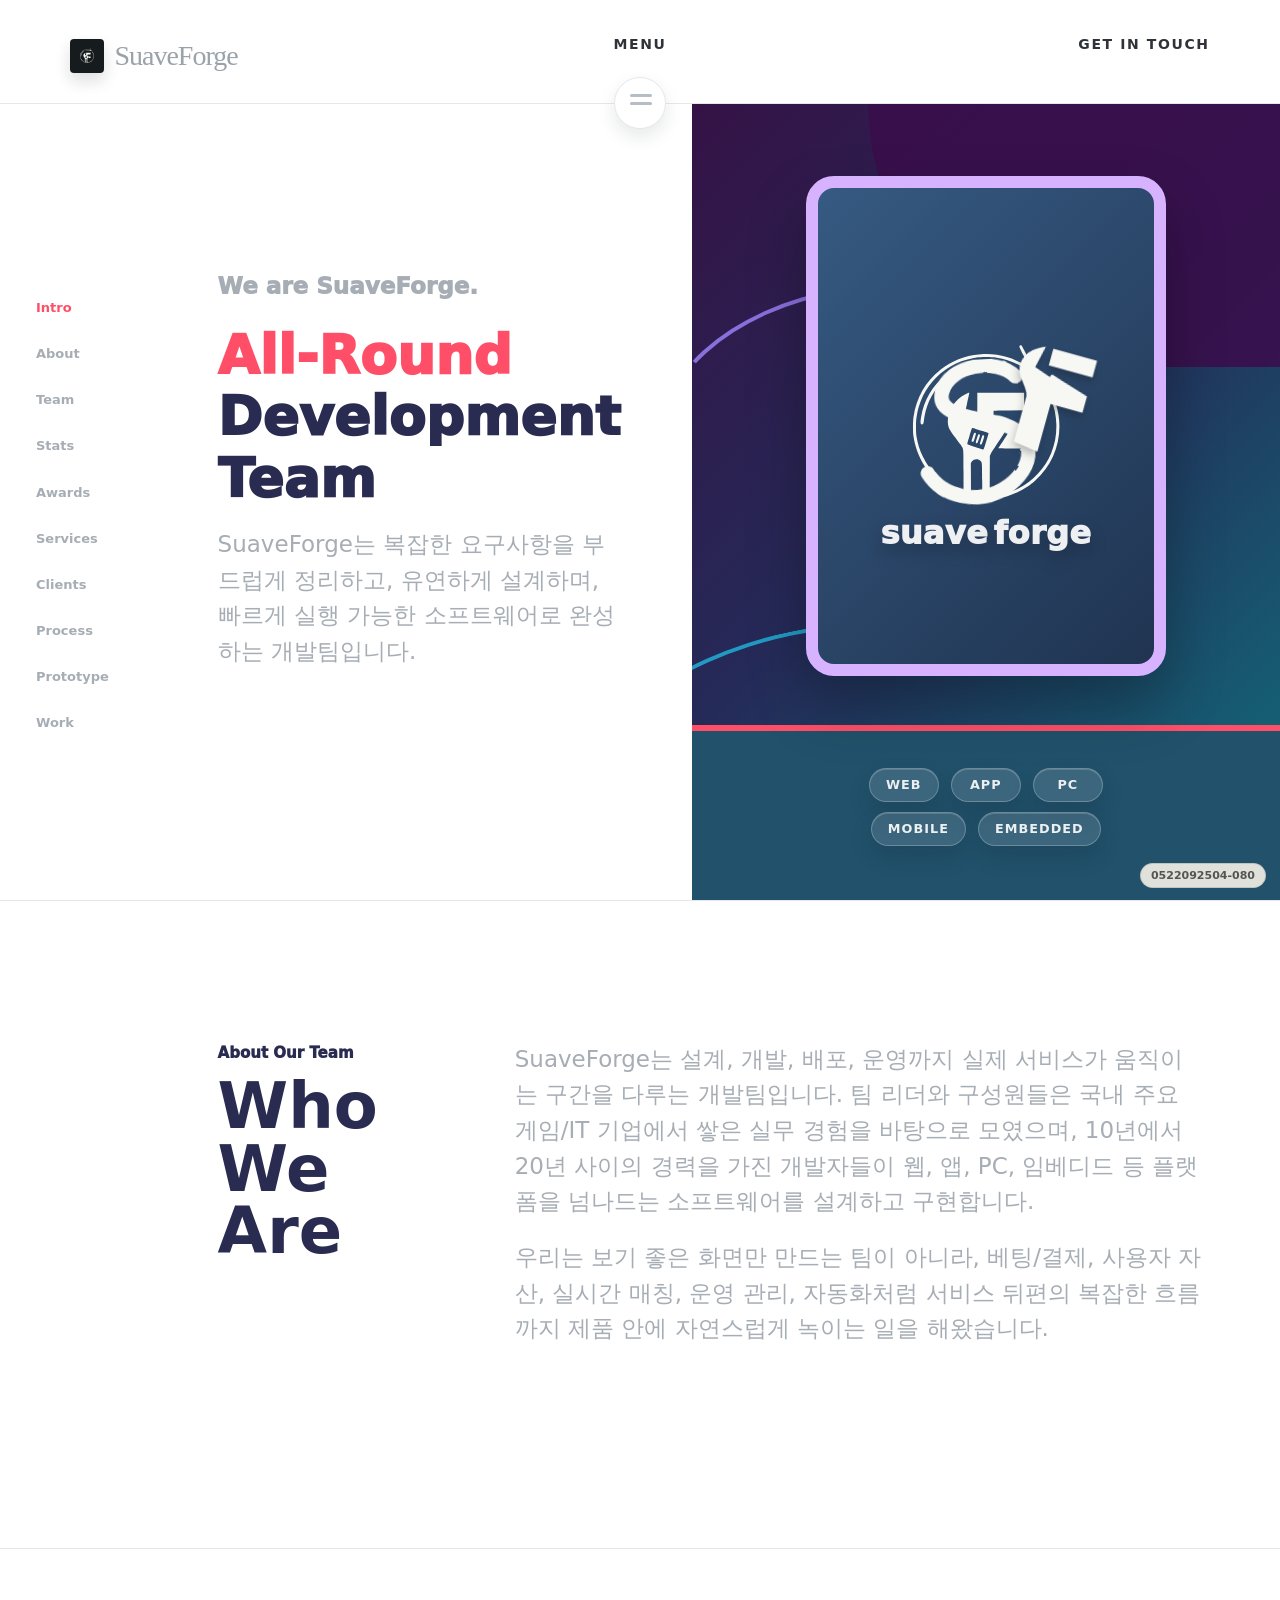
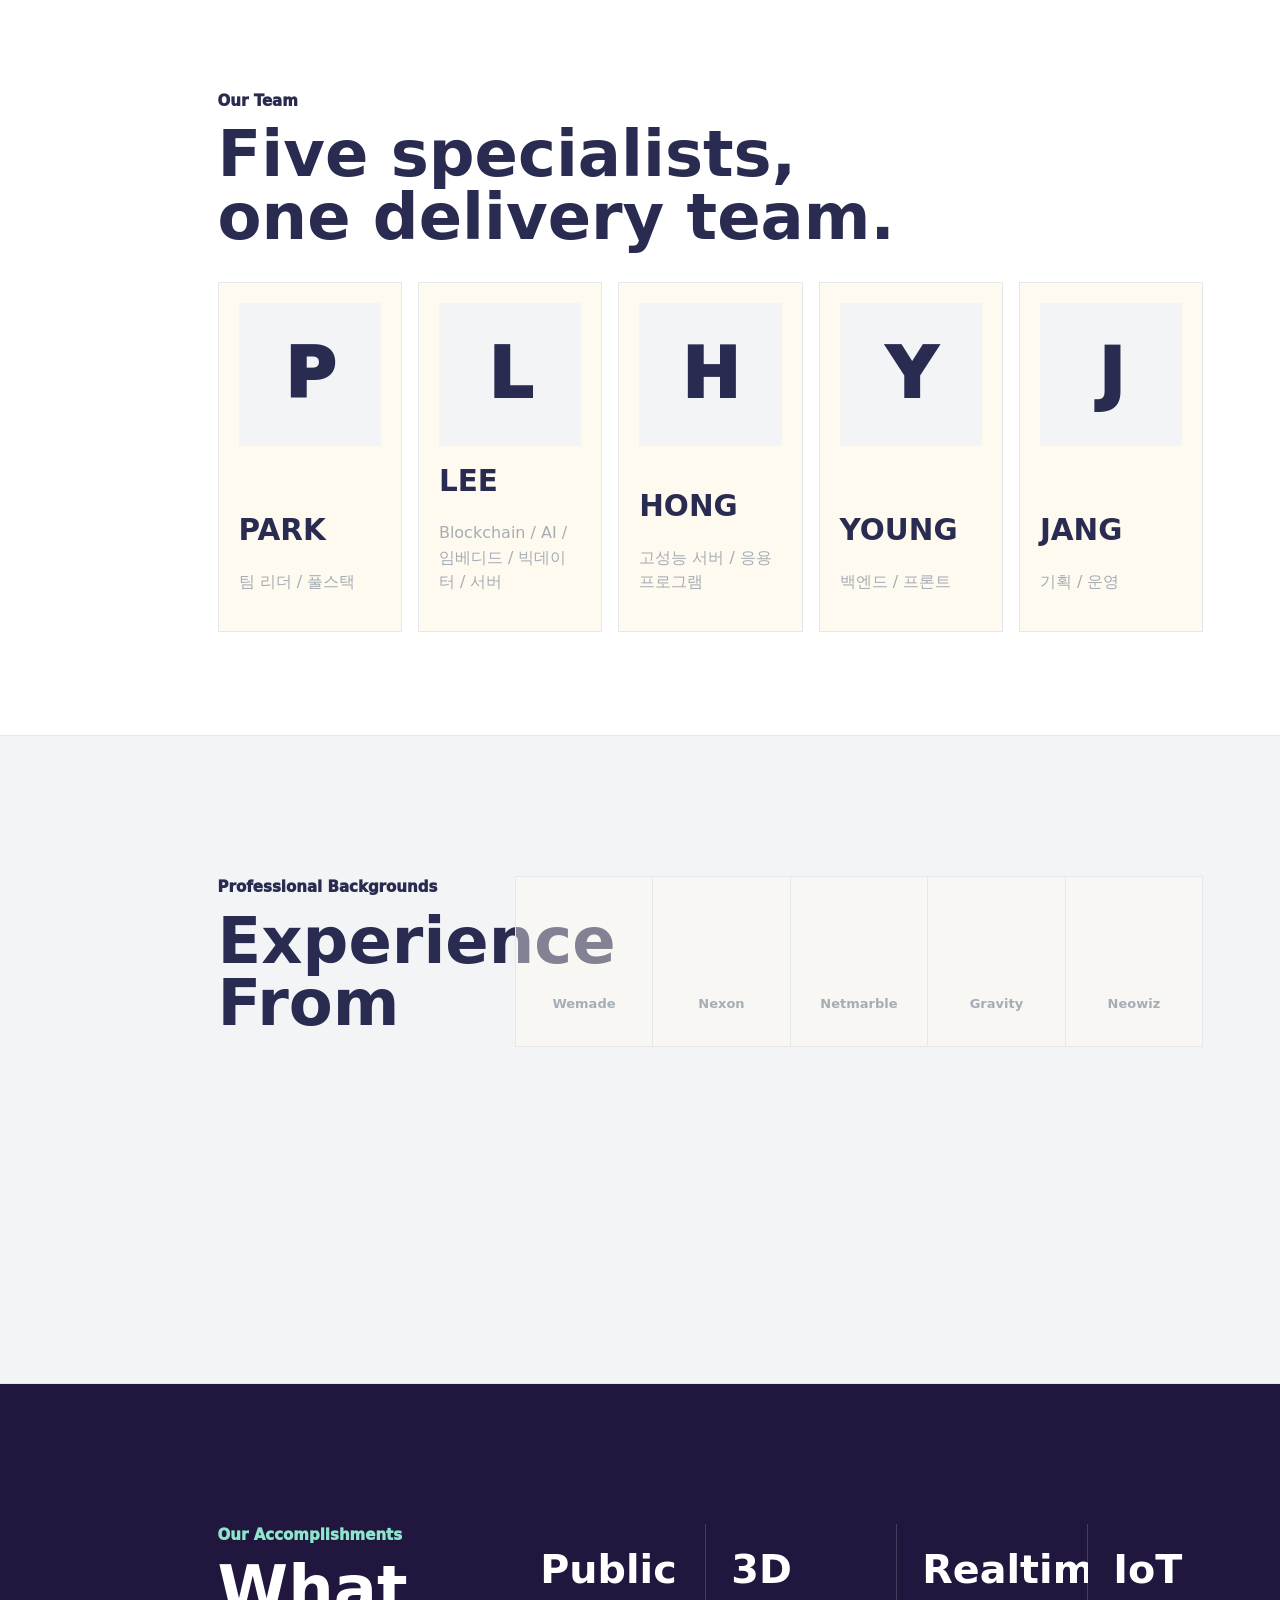
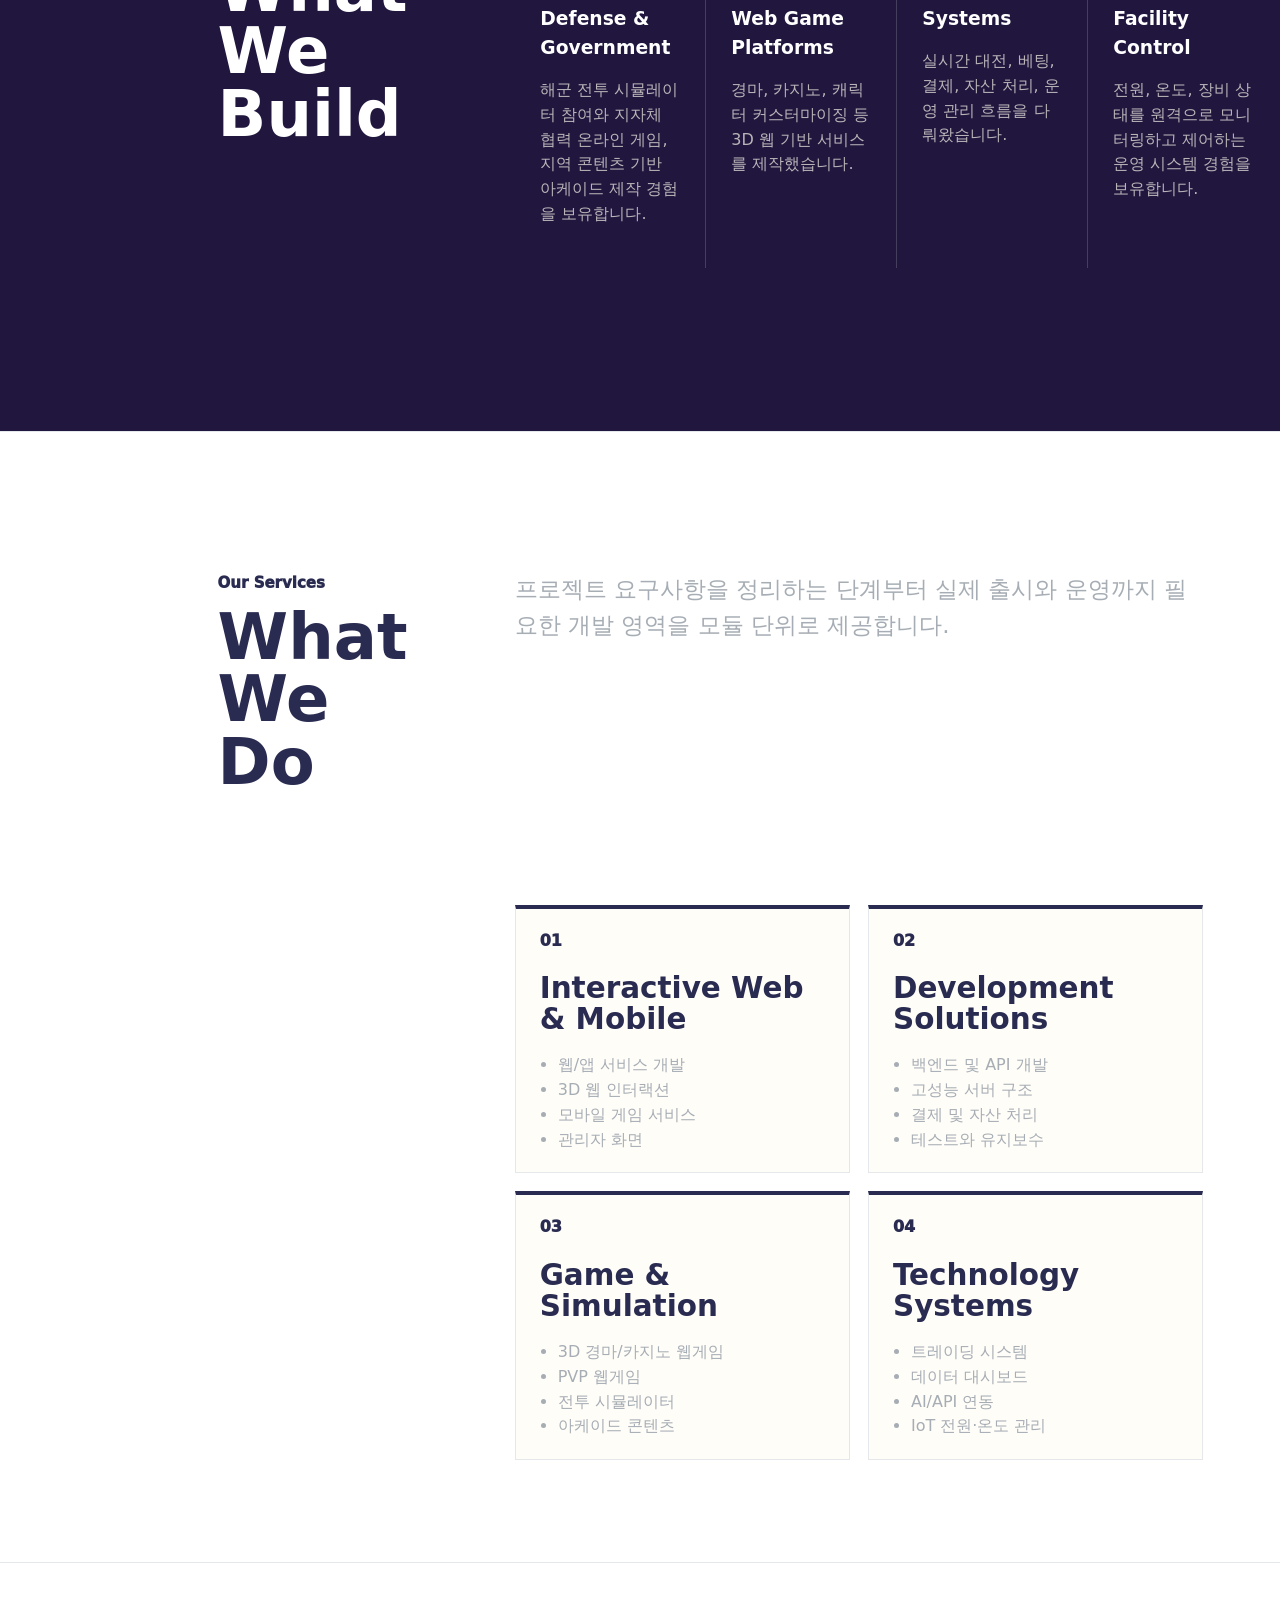
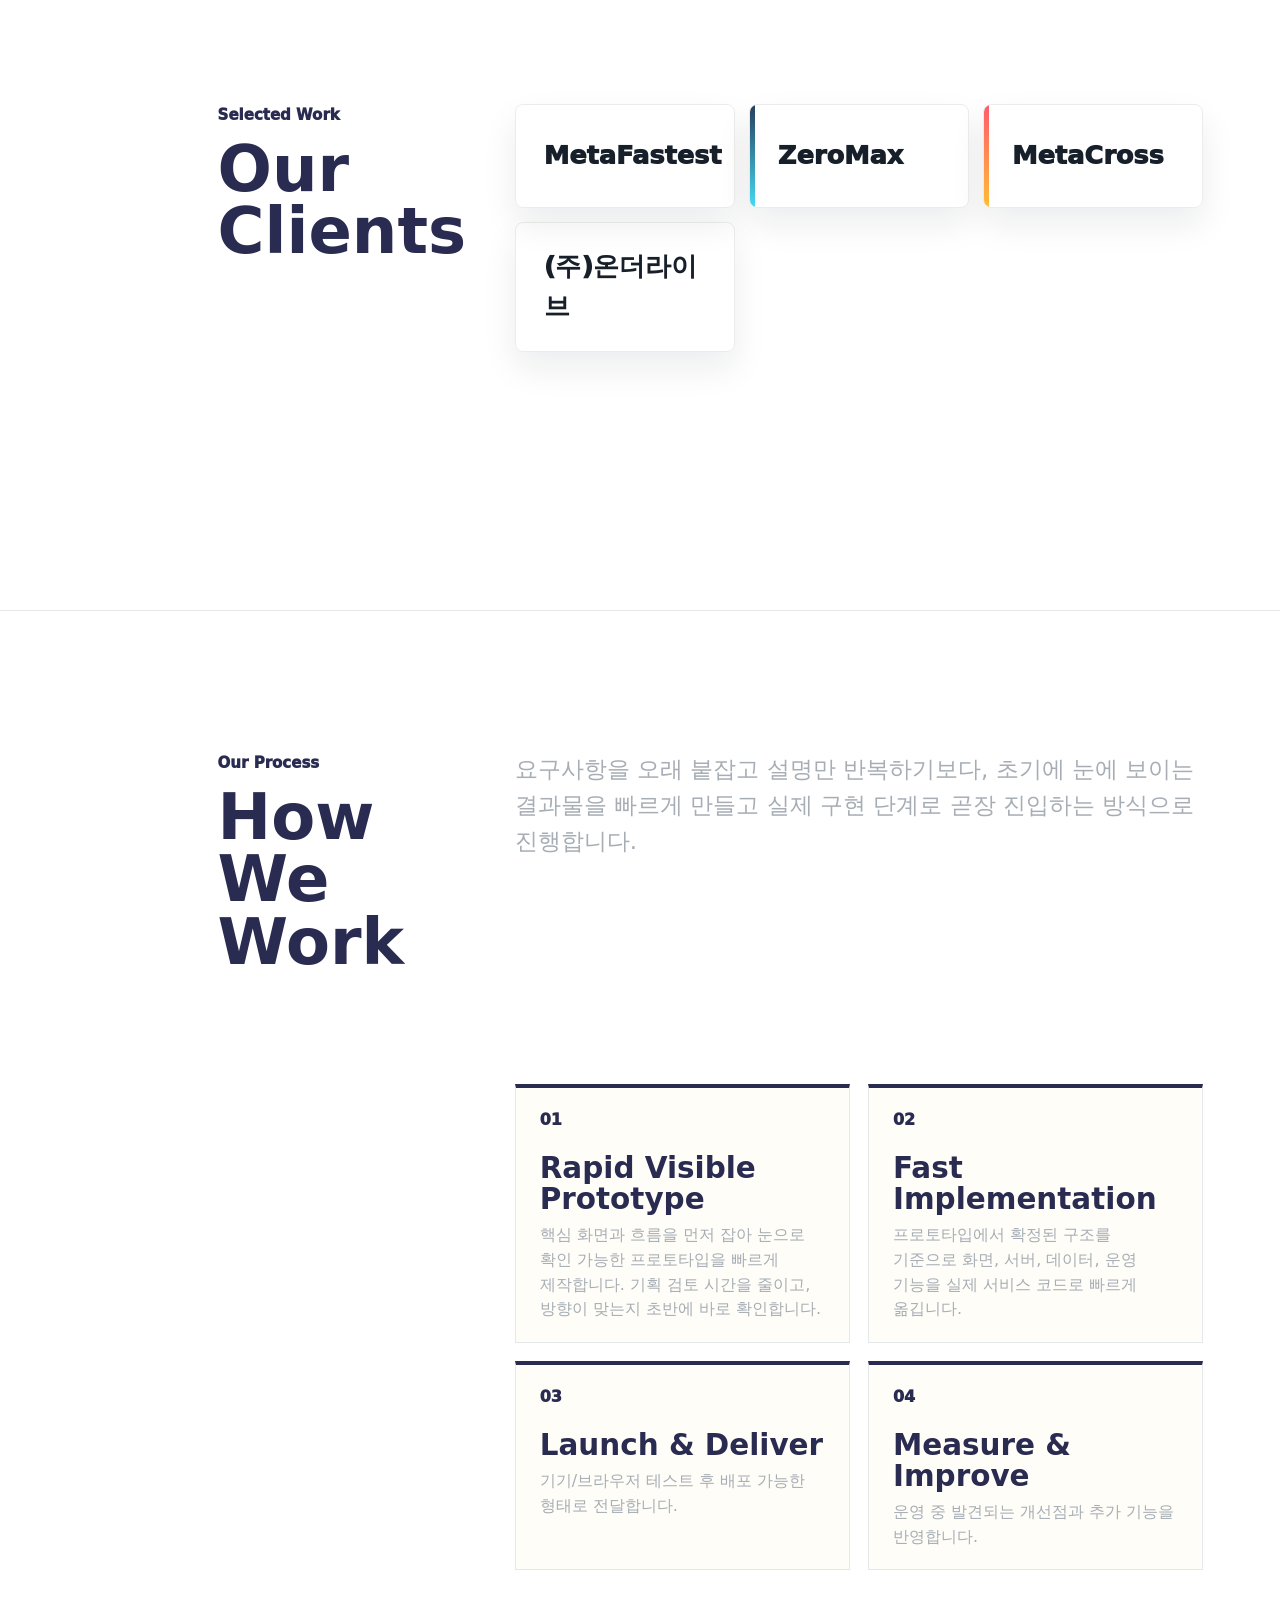
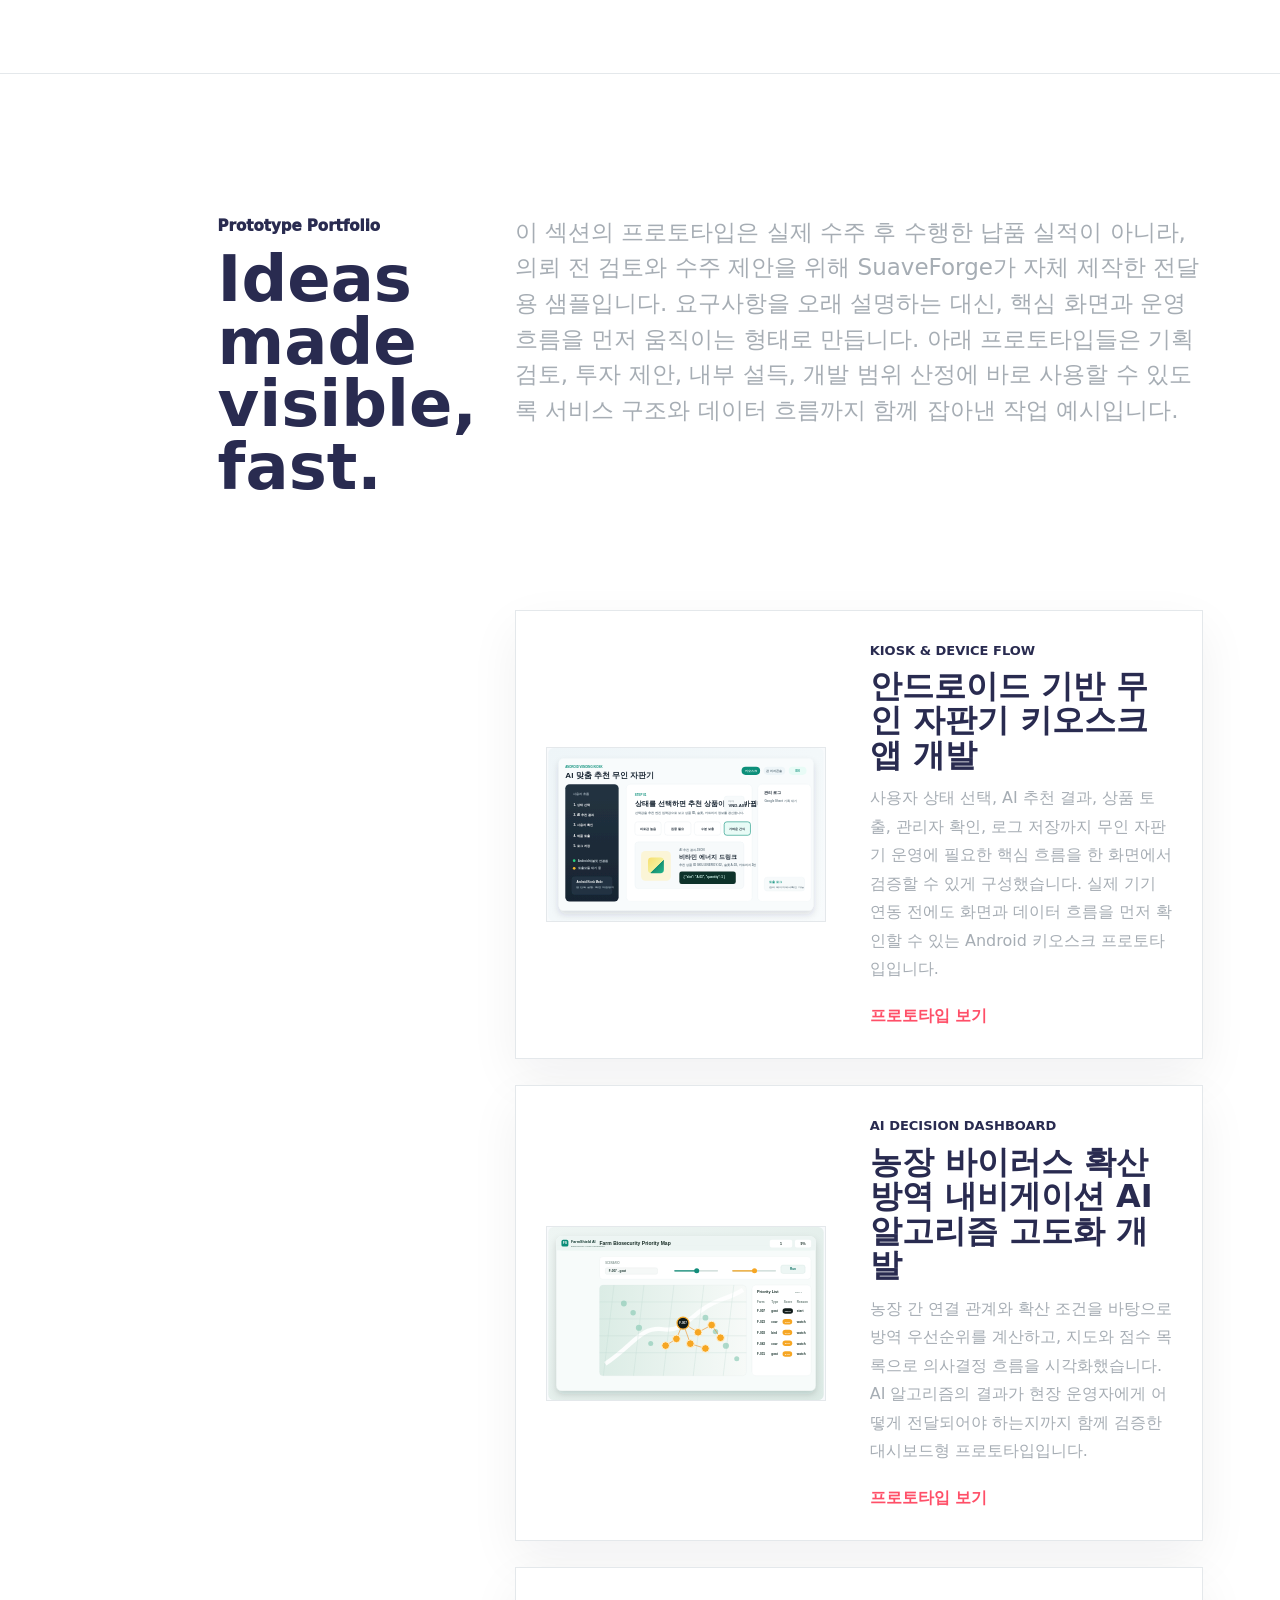
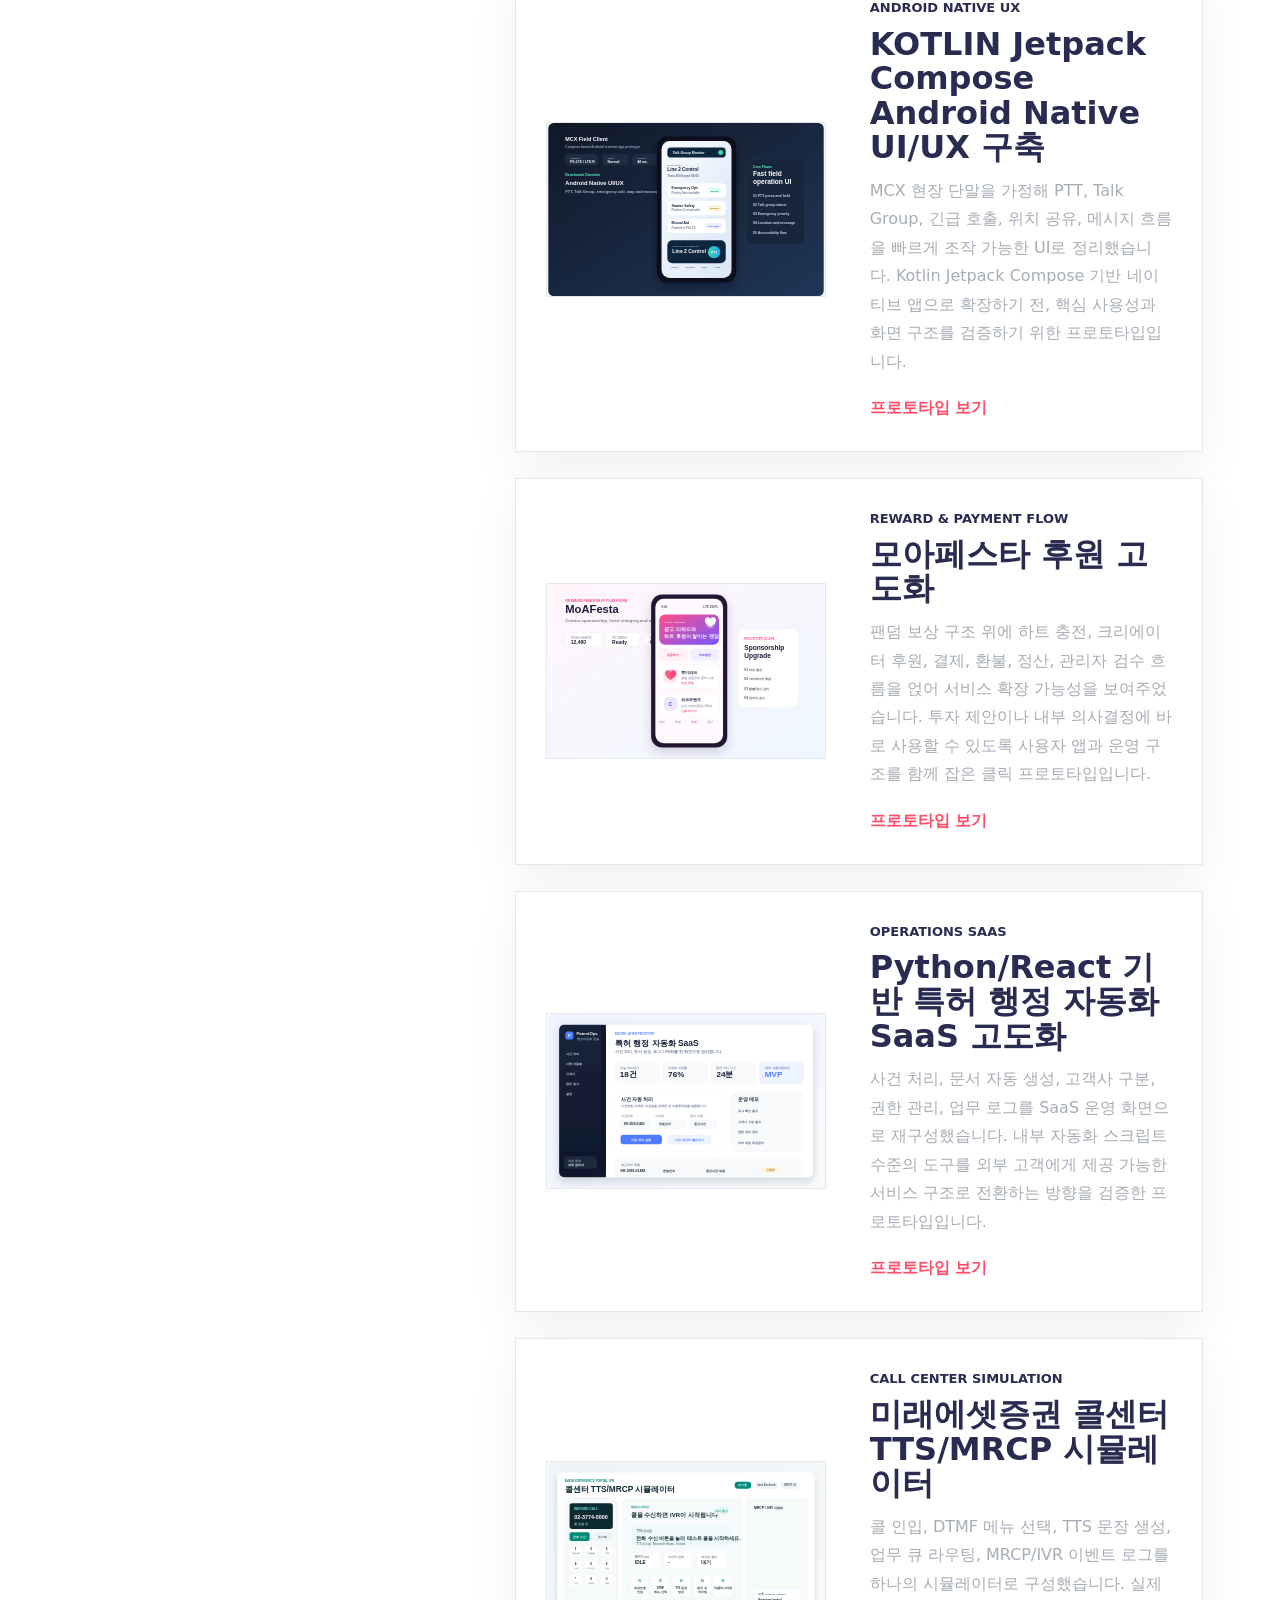
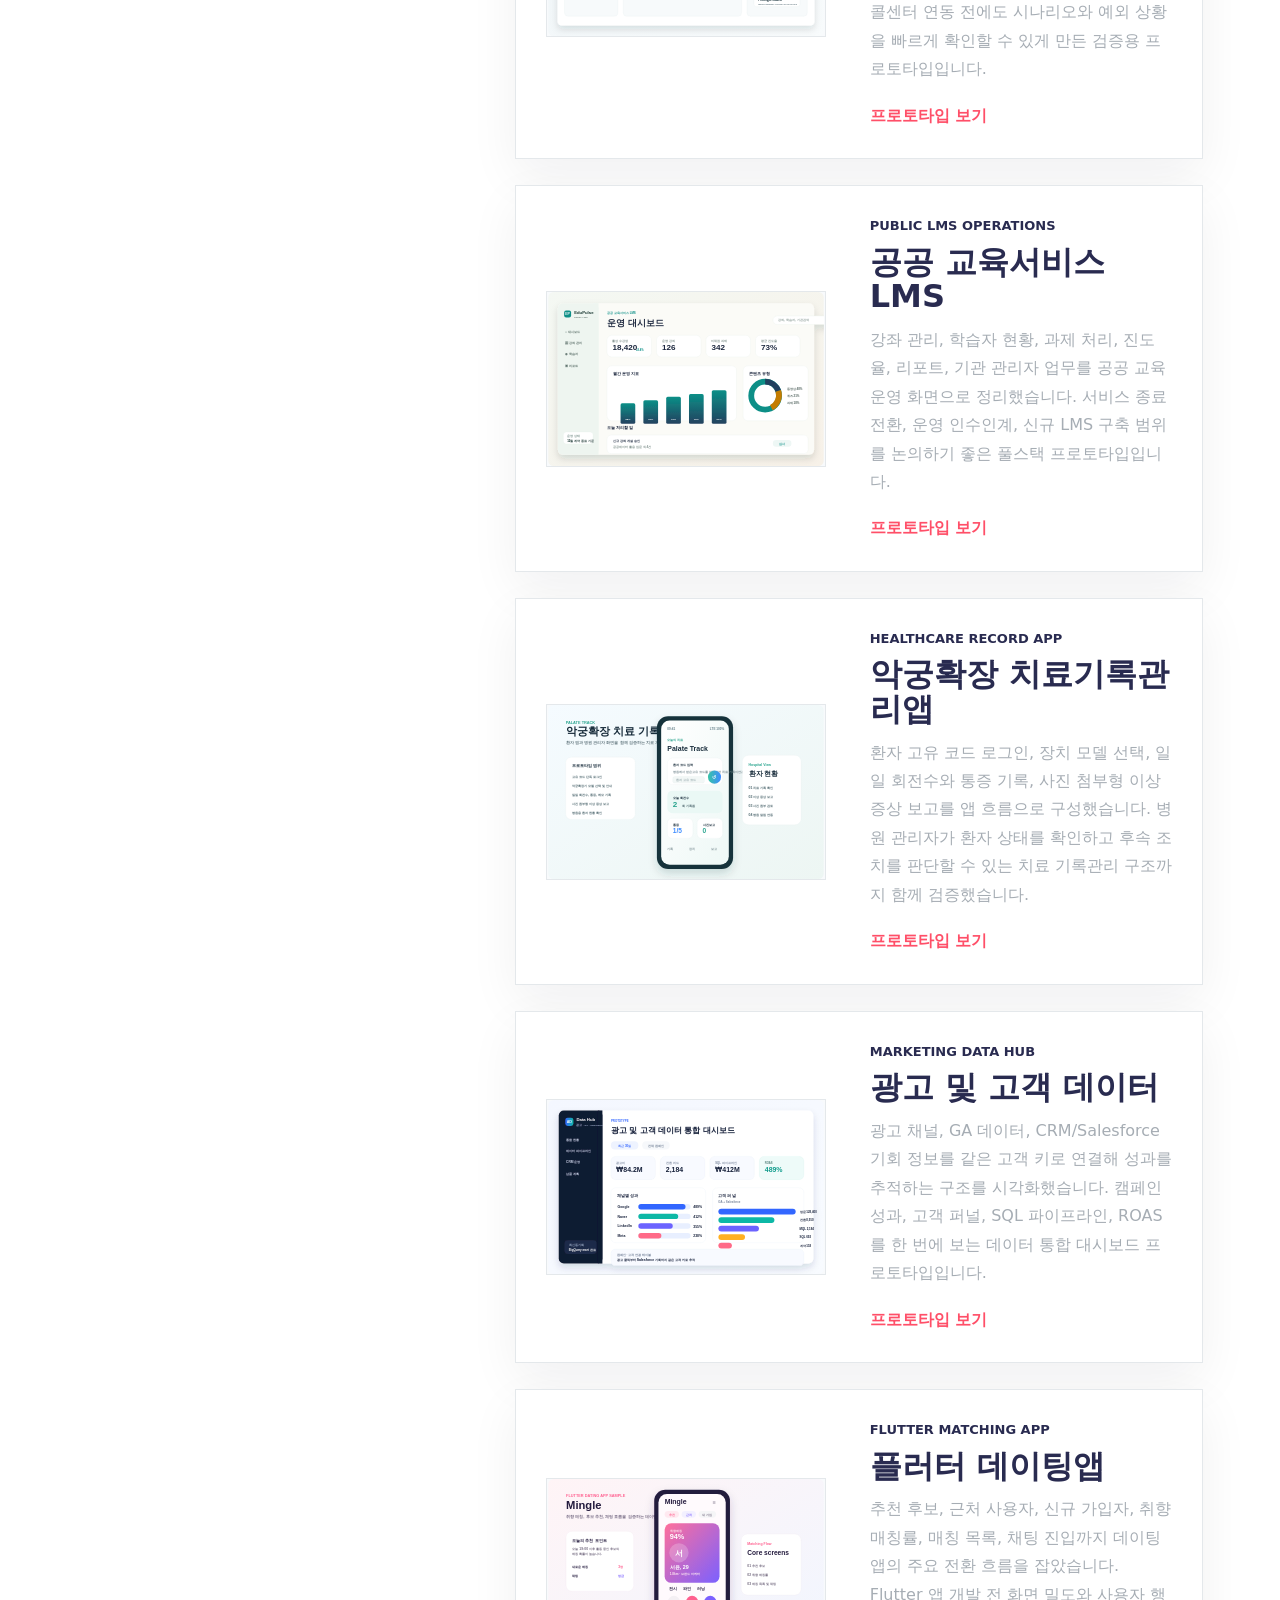
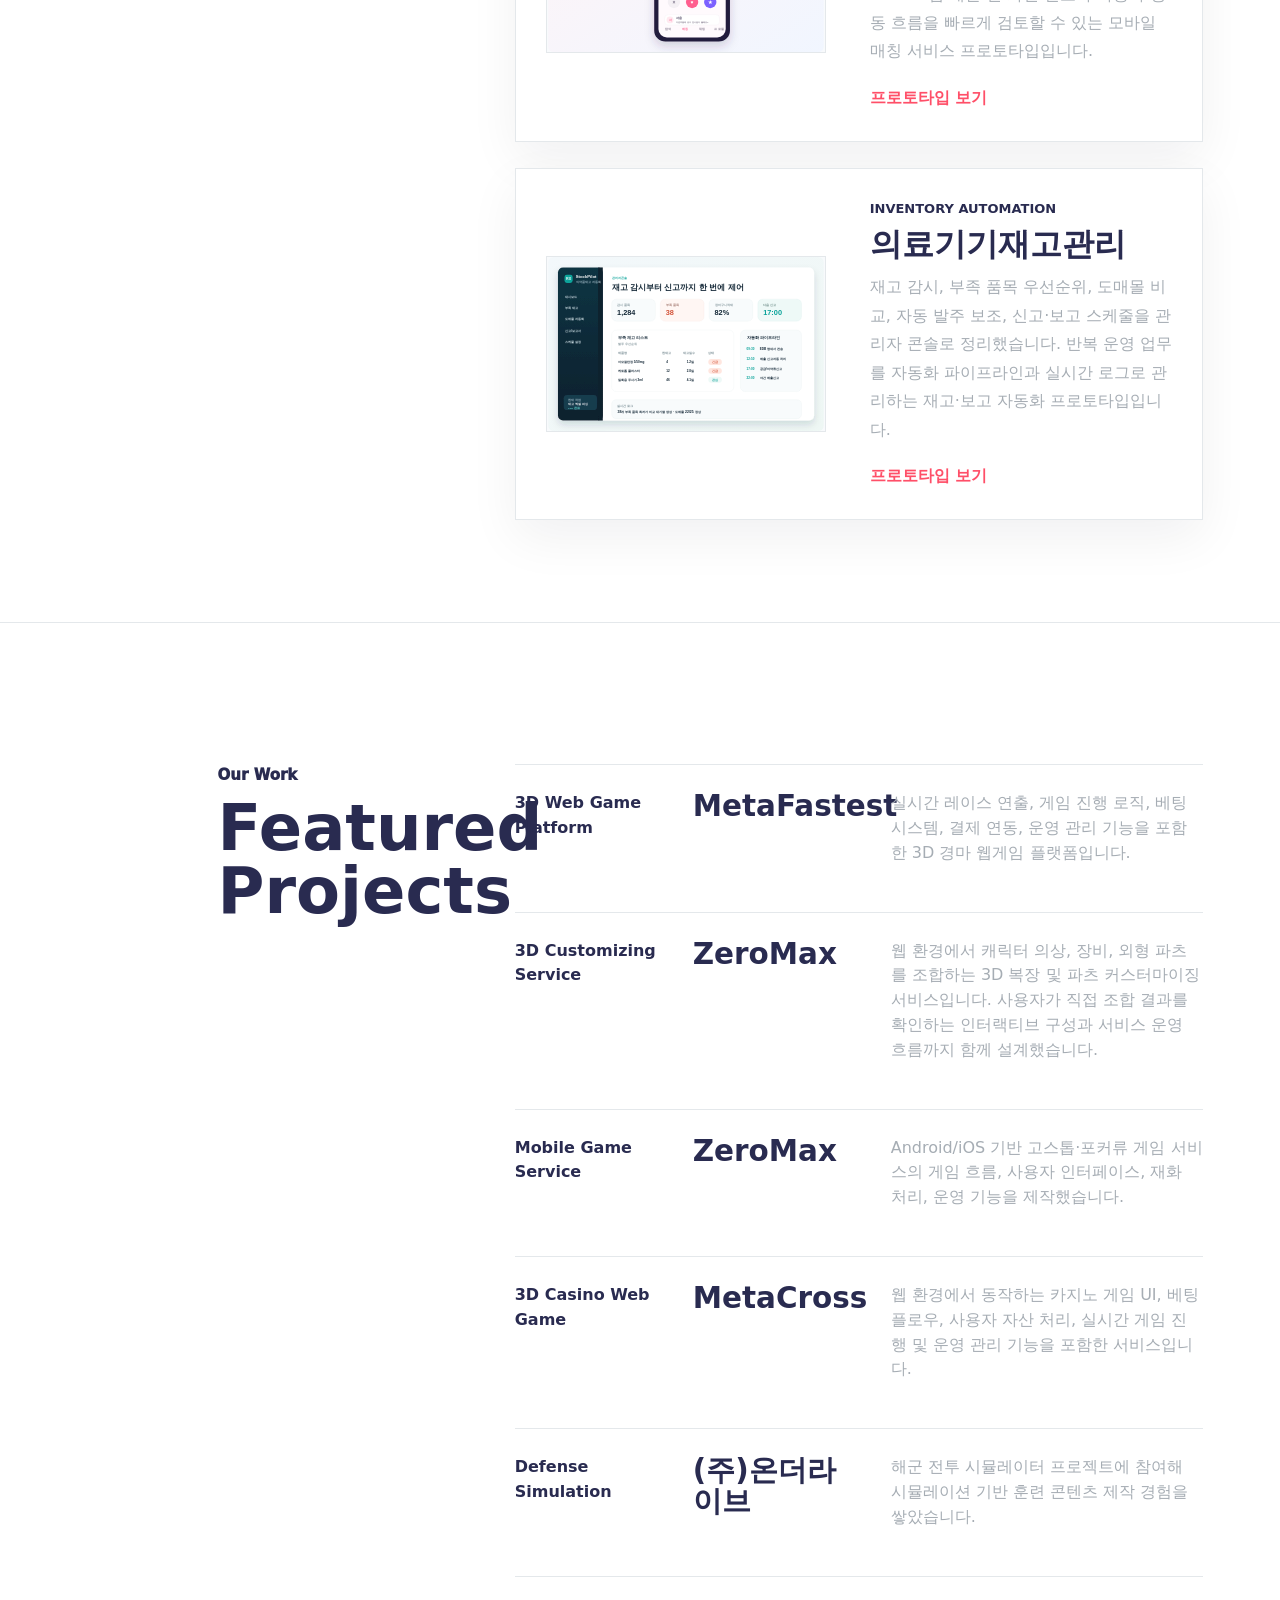
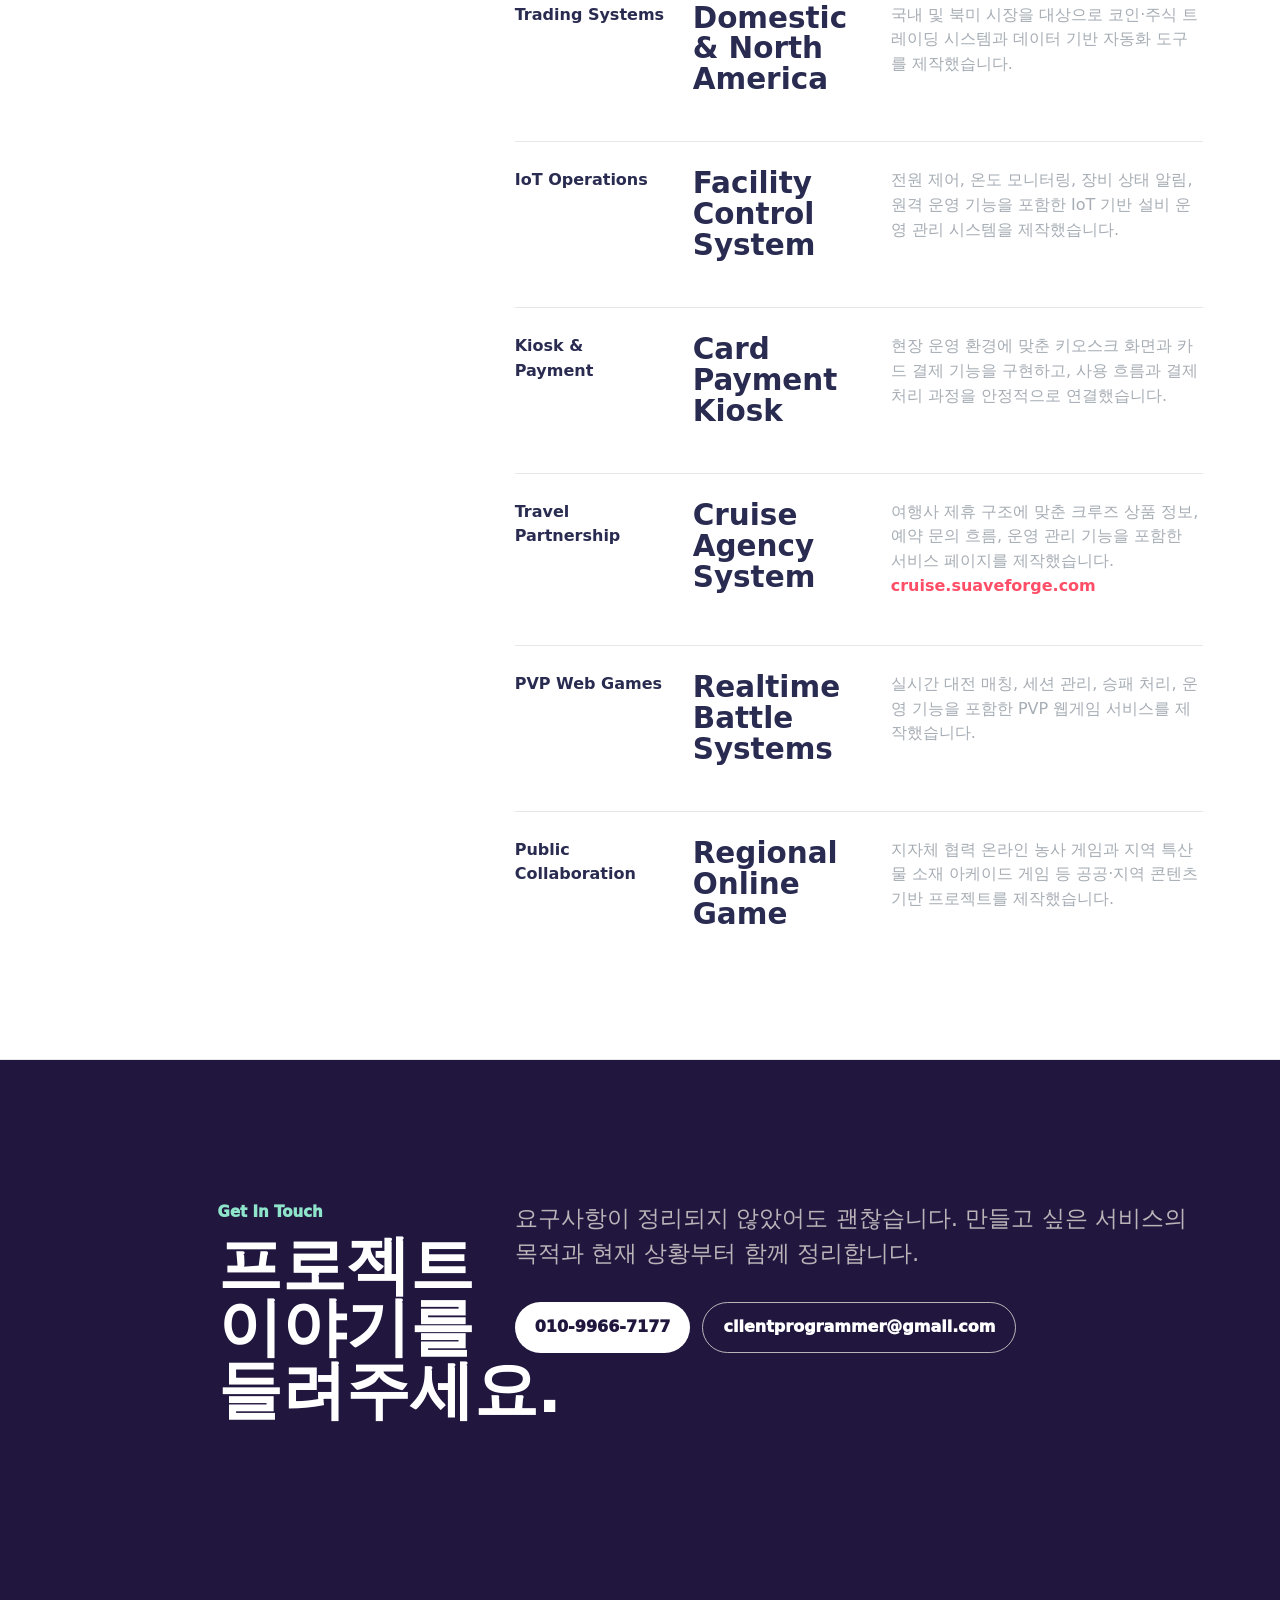
==== commit 94577a06: "Clarify prototype portfolio purpose" ====
--- a/index.html
+++ b/index.html
@@ -21,14 +21,14 @@
         }
       })();
     </script>
-    <link rel="stylesheet" href="styles.css?v=0521235930-079" />
-    <link rel="stylesheet" href="assets/logo-motion/suaveforge-logo-motion.css?v=0521235930-079" />
+    <link rel="stylesheet" href="styles.css?v=0522092504-080" />
+    <link rel="stylesheet" href="assets/logo-motion/suaveforge-logo-motion.css?v=0522092504-080" />
   </head>
   <body>
     <input class="menu-toggle" id="menu-toggle" type="checkbox" aria-hidden="true" />
     <header class="topbar">
       <a class="brand" href="#intro" aria-label="SuaveForge home">
-        <span class="suaveforge-logo-motion brand-mark" data-static-logo data-svg-src="assets/logo-motion/suaveforge-logo-motion.svg?v=0521235930-079">
+        <span class="suaveforge-logo-motion brand-mark" data-static-logo data-svg-src="assets/logo-motion/suaveforge-logo-motion.svg?v=0522092504-080">
           <span class="logo-shell"></span>
         </span>
         <span>SuaveForge</span>
@@ -89,7 +89,7 @@
           <div class="art-line one"></div>
           <div class="art-line two"></div>
           <div class="art-device">
-            <div class="suaveforge-logo-motion hero-motion" data-logo-motion data-svg-src="assets/logo-motion/suaveforge-logo-motion.svg?v=0521235930-079">
+            <div class="suaveforge-logo-motion hero-motion" data-logo-motion data-svg-src="assets/logo-motion/suaveforge-logo-motion.svg?v=0522092504-080">
               <div class="logo-shell"></div>
               <p class="wordmark" aria-label="suaveforge">
                 <span class="wordmark-part wordmark-suave">suave</span>
@@ -244,6 +244,8 @@
           <h2>Ideas made visible, fast.</h2>
         </div>
         <p class="wide-copy">
+          이 섹션의 프로토타입은 실제 수주 후 수행한 납품 실적이 아니라,
+          의뢰 전 검토와 수주 제안을 위해 SuaveForge가 자체 제작한 전달용 샘플입니다.
           요구사항을 오래 설명하는 대신, 핵심 화면과 운영 흐름을 먼저 움직이는 형태로 만듭니다.
           아래 프로토타입들은 기획 검토, 투자 제안, 내부 설득, 개발 범위 산정에 바로 사용할 수 있도록
           서비스 구조와 데이터 흐름까지 함께 잡아낸 작업 예시입니다.
@@ -444,9 +446,9 @@
       </section>
     </main>
 
-    <div class="build-version" aria-label="site build version">0521235930-079</div>
+    <div class="build-version" aria-label="site build version">0522092504-080</div>
     <script src="https://cdn.jsdelivr.net/npm/gsap@3.12.5/dist/gsap.min.js"></script>
-    <script src="assets/logo-motion/suaveforge-logo-motion.js?v=0521235930-079"></script>
+    <script src="assets/logo-motion/suaveforge-logo-motion.js?v=0522092504-080"></script>
     <script>
       (() => {
         const menuToggle = document.querySelector("#menu-toggle");
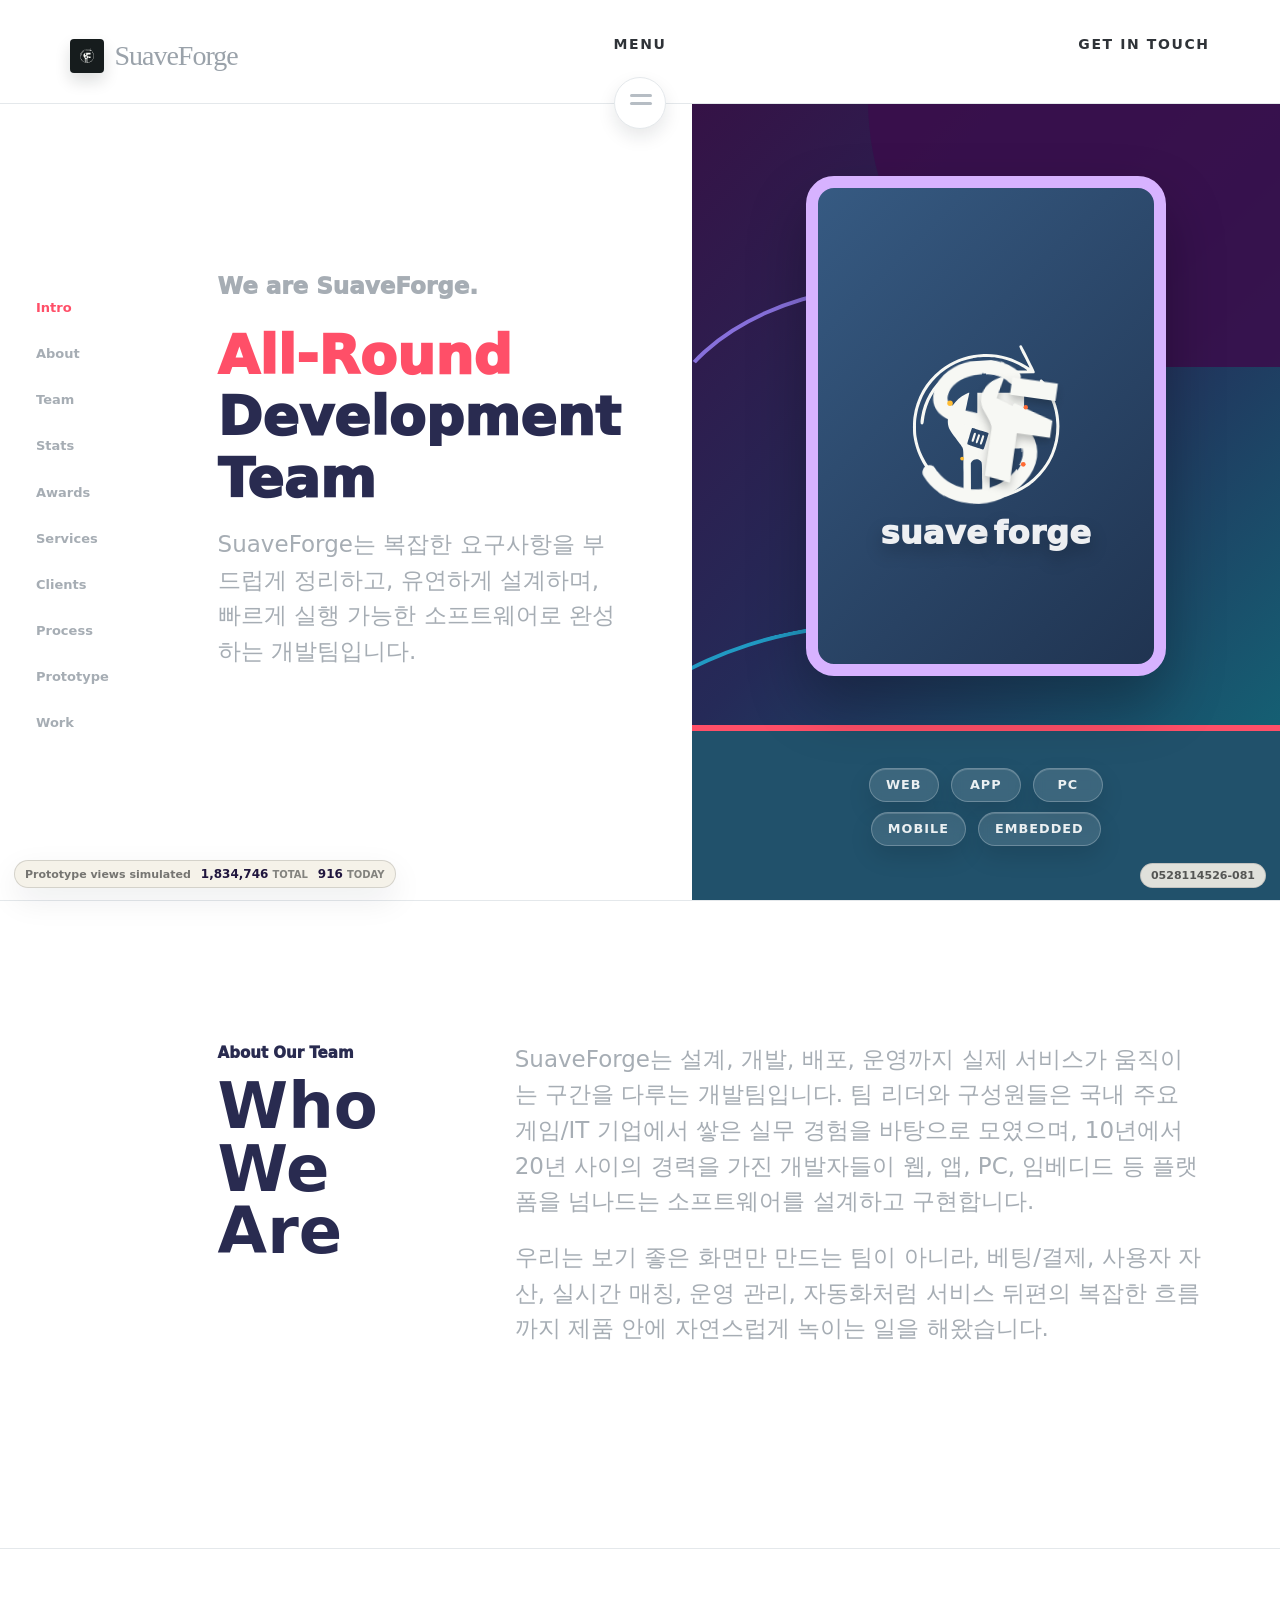
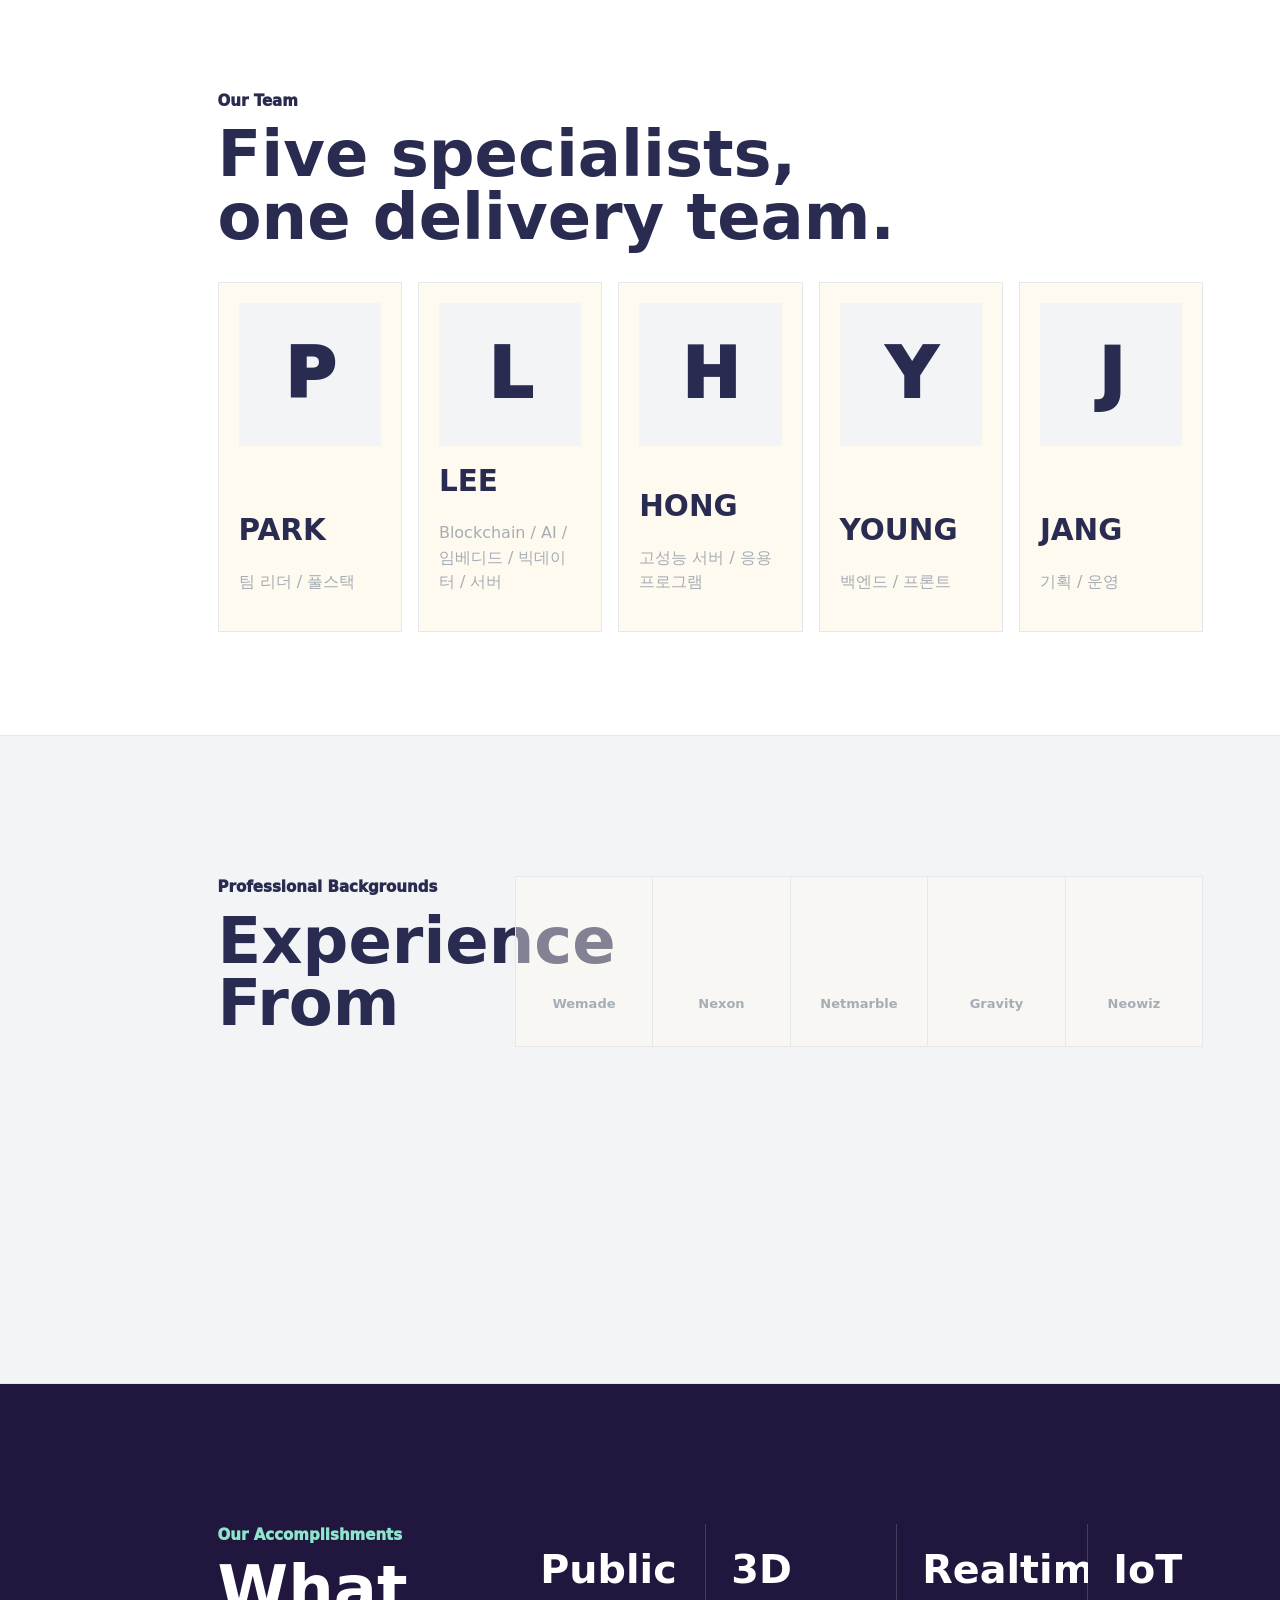
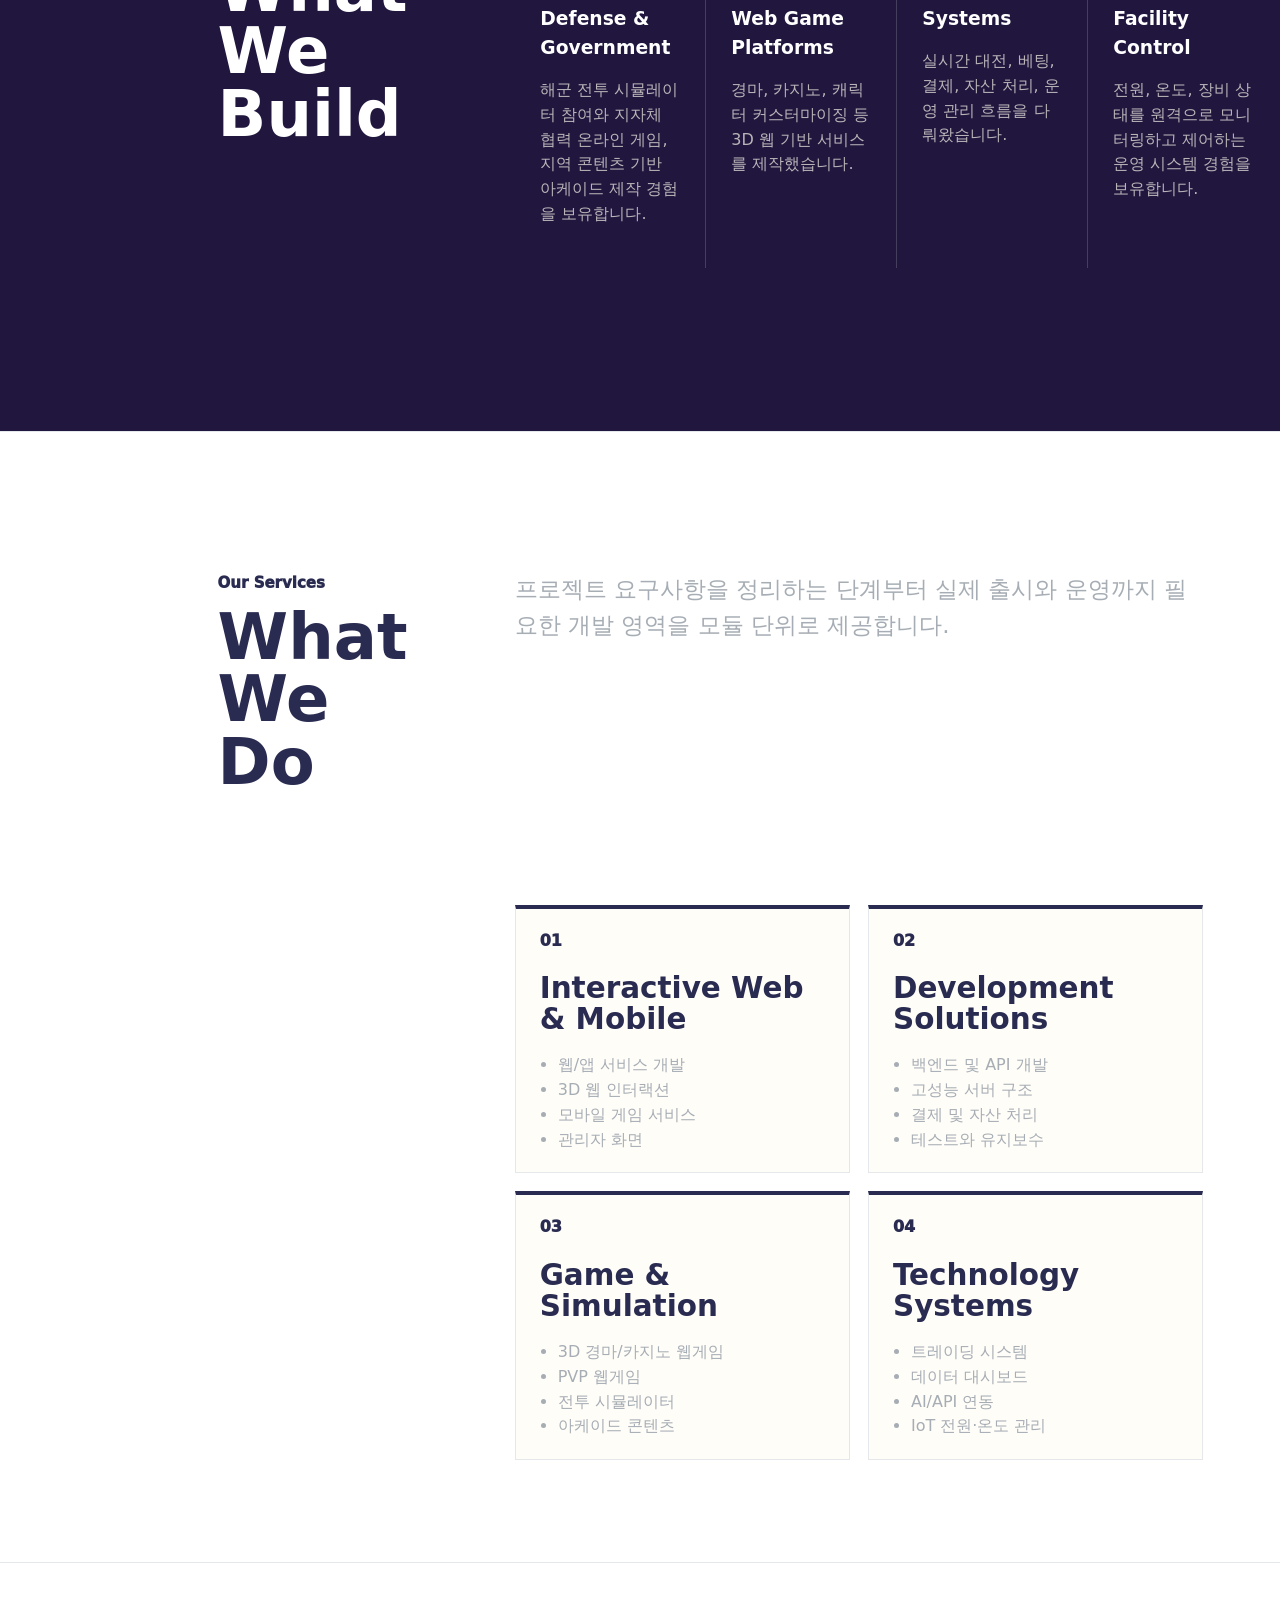
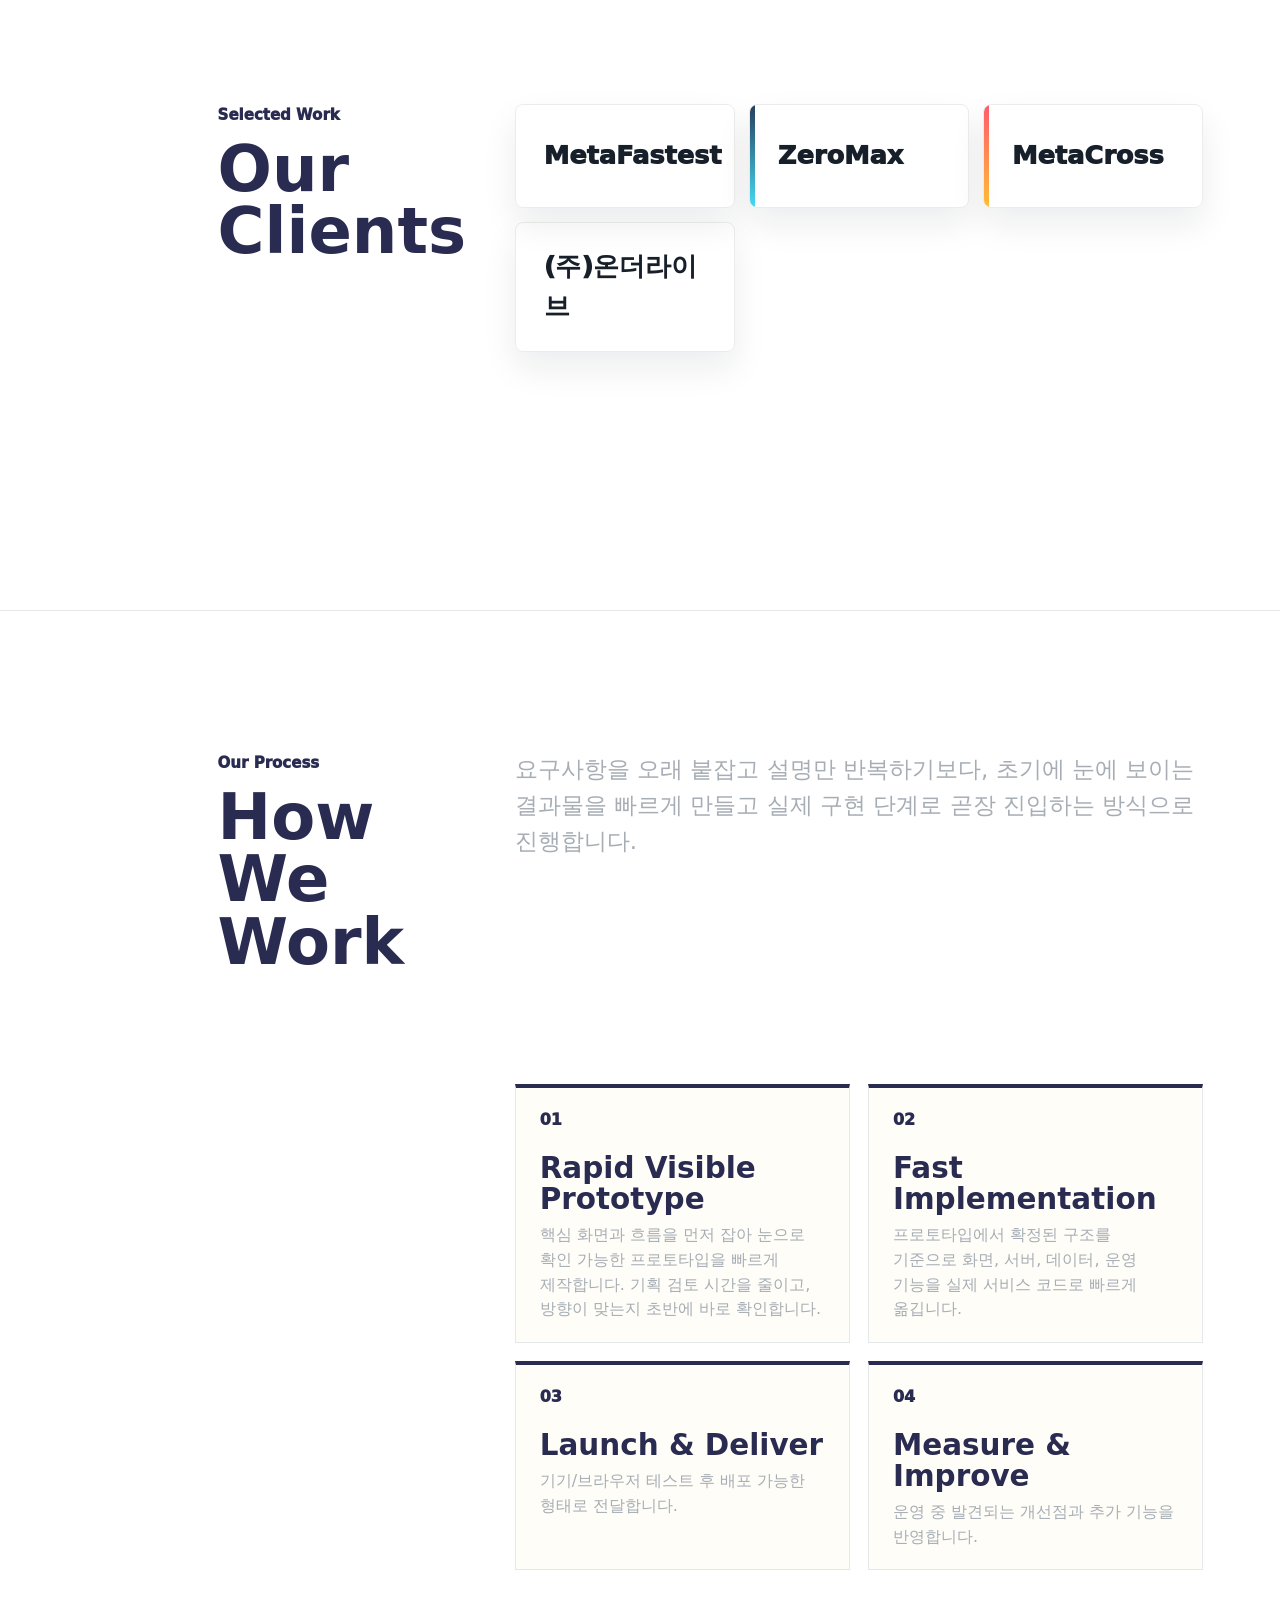
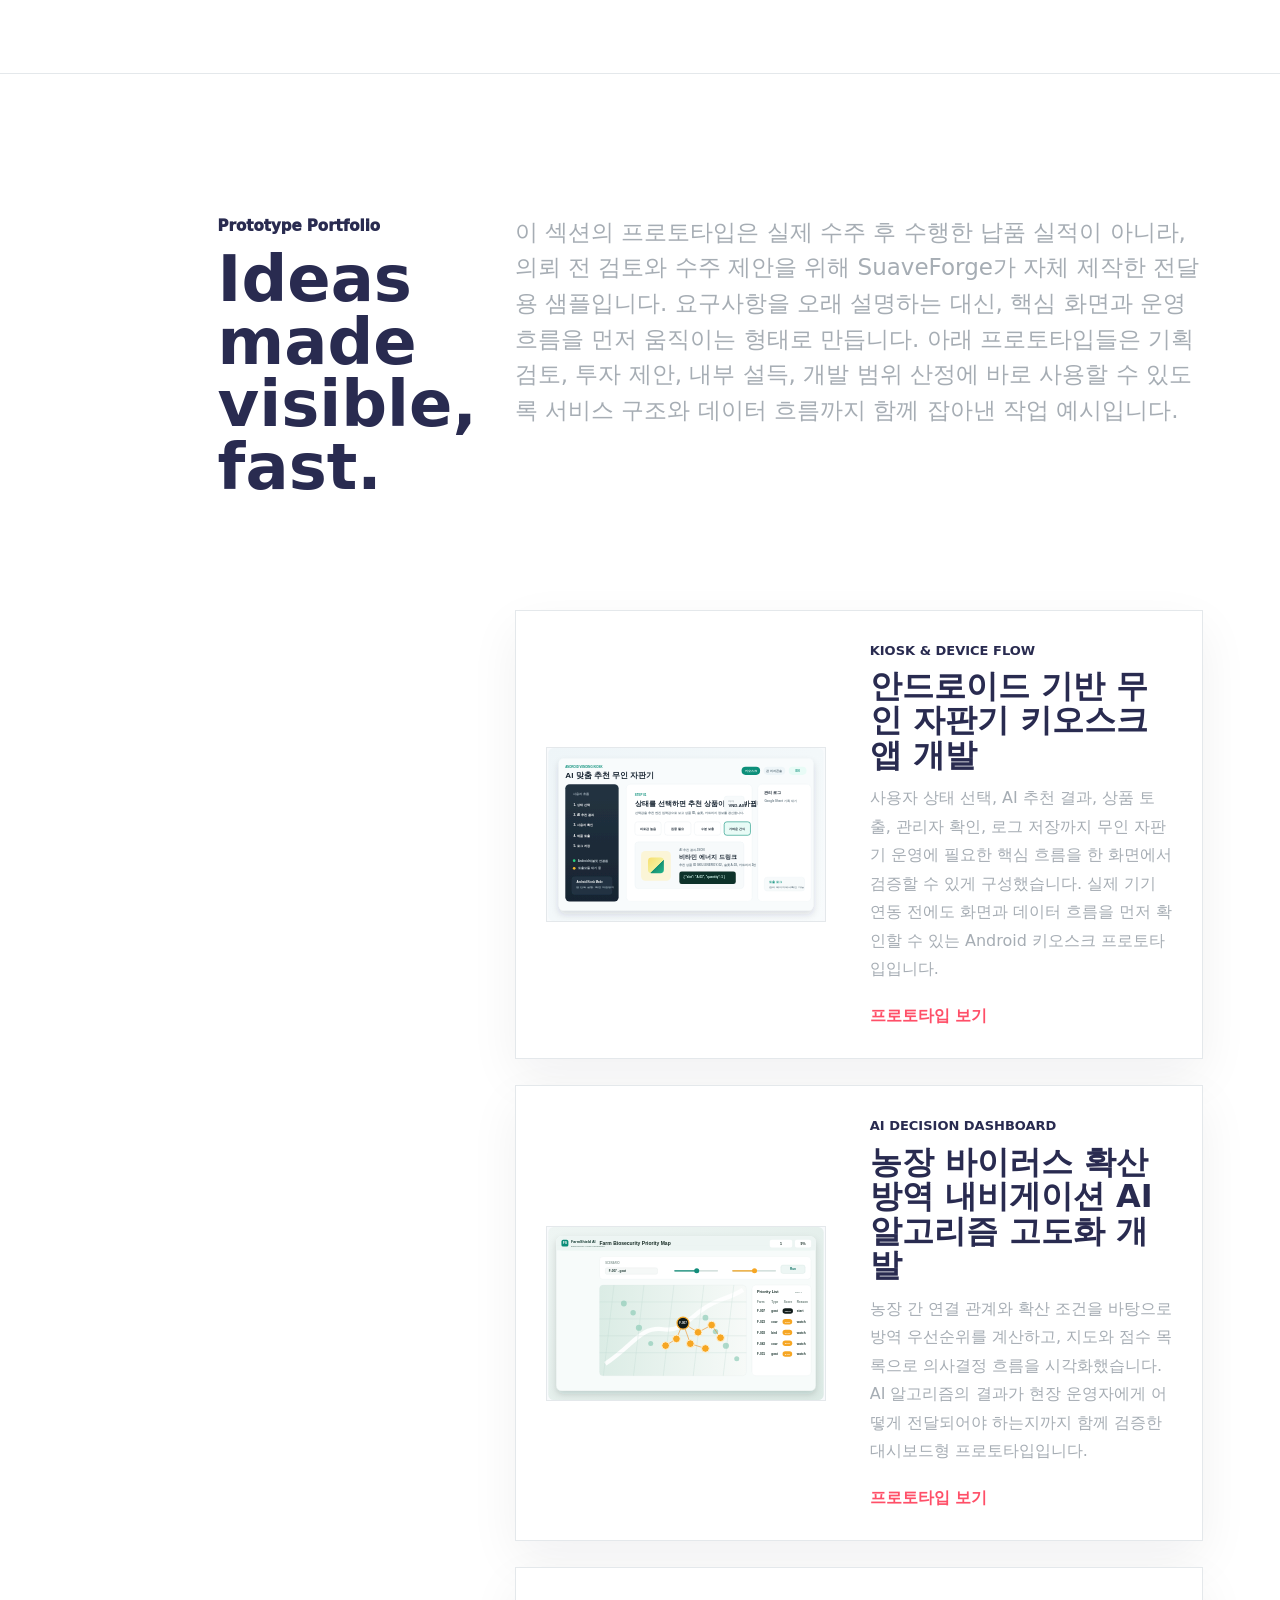
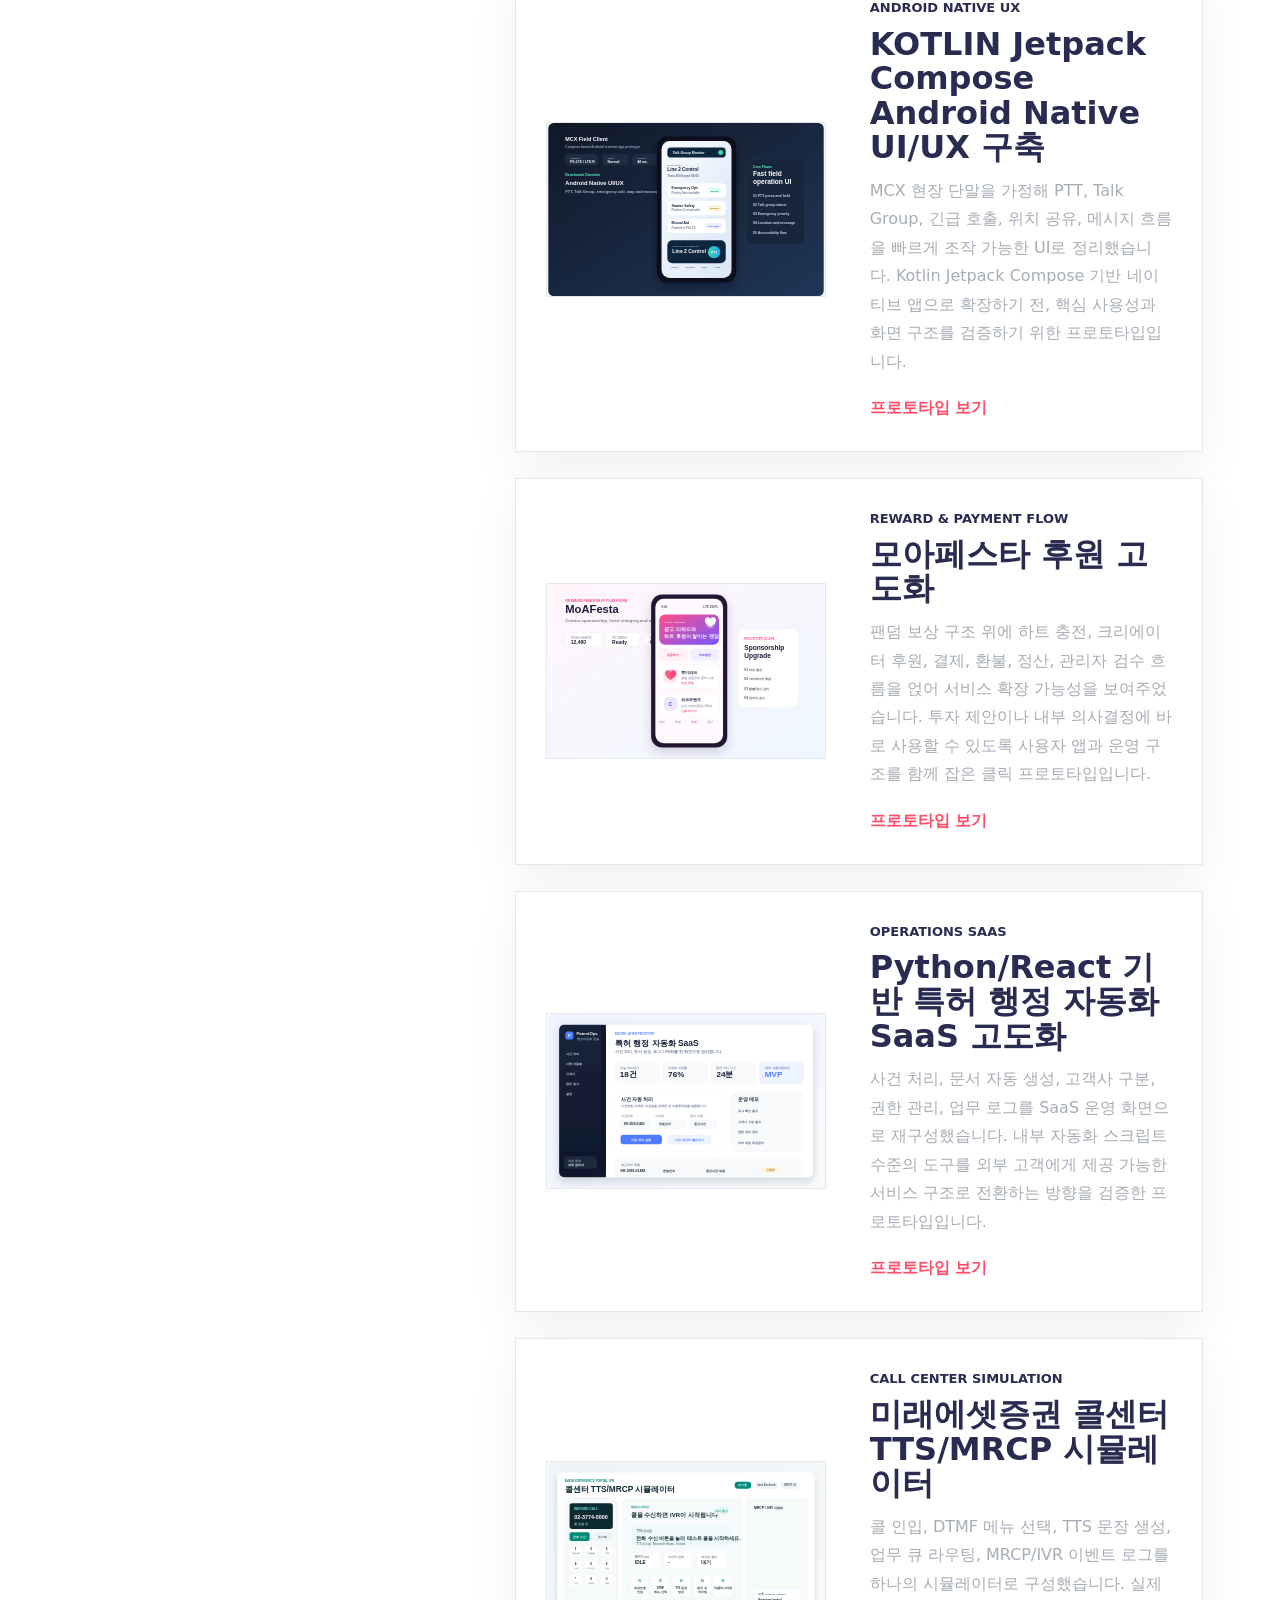
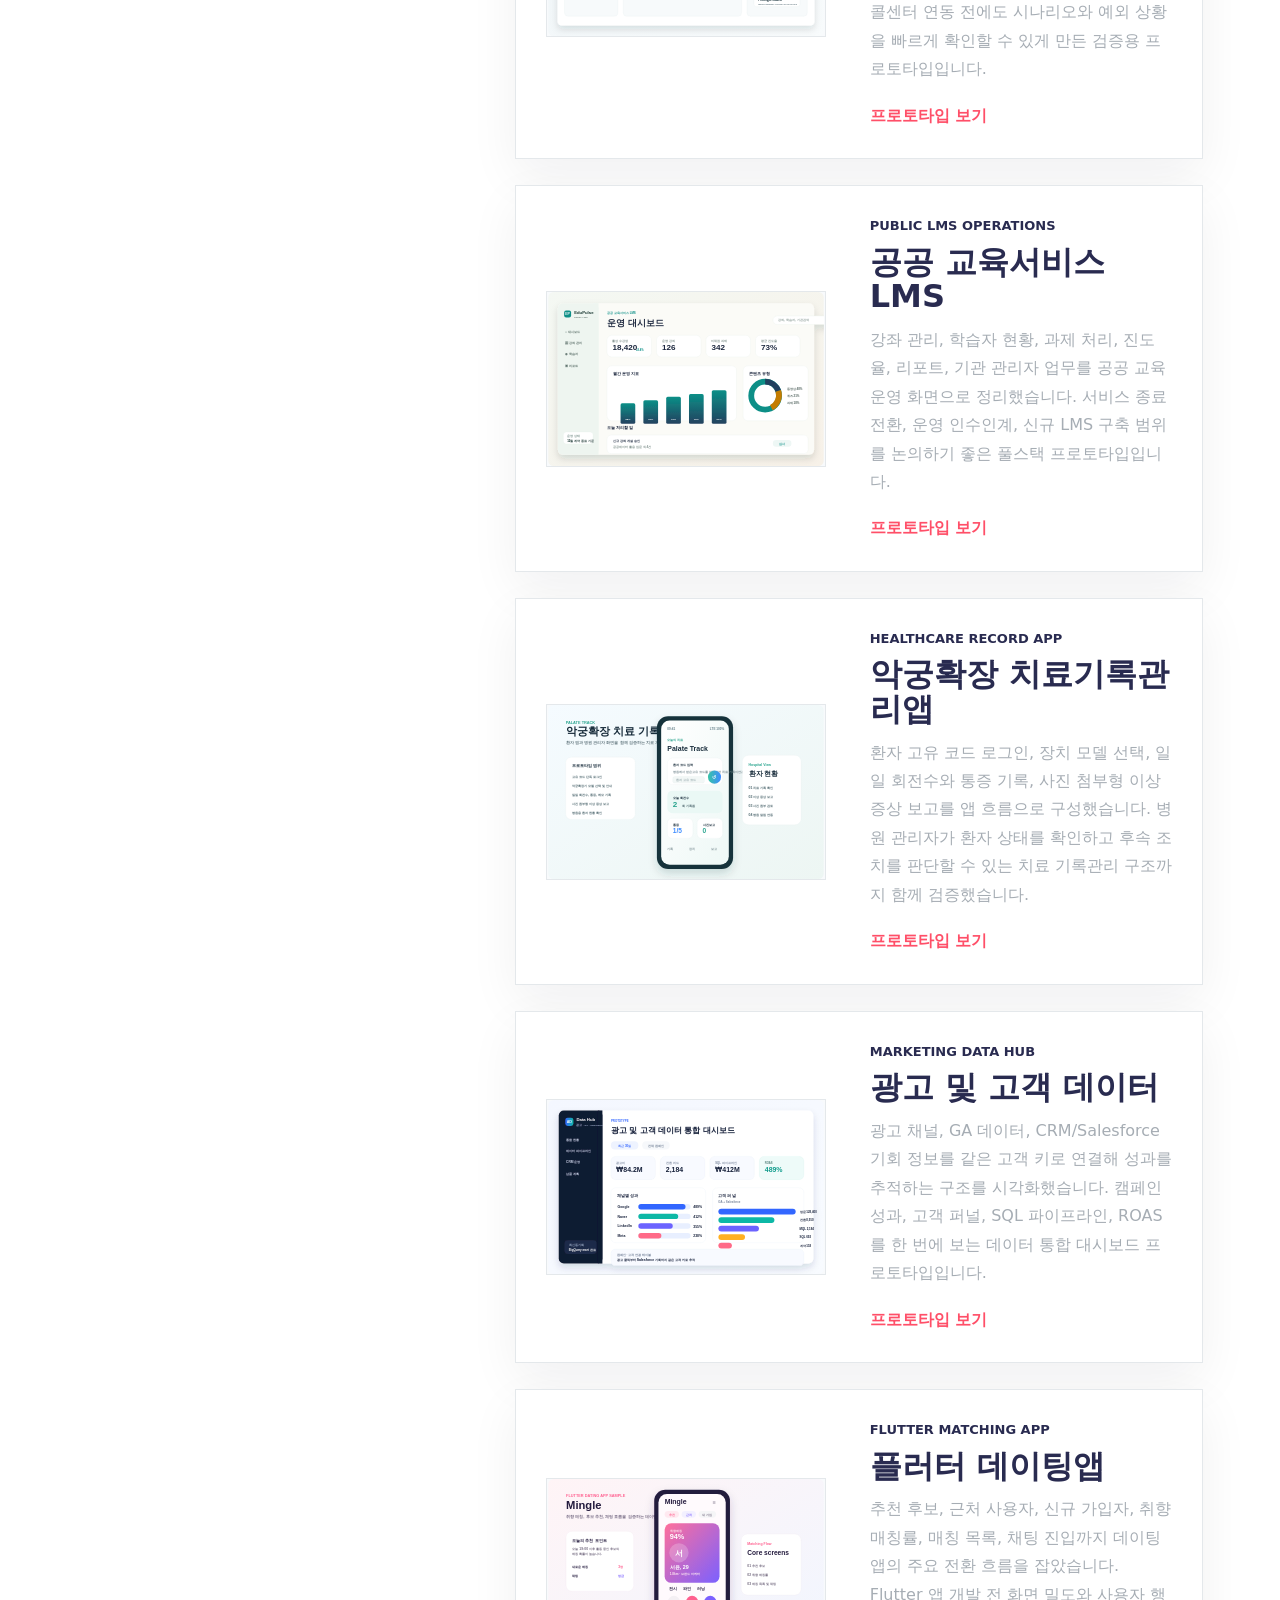
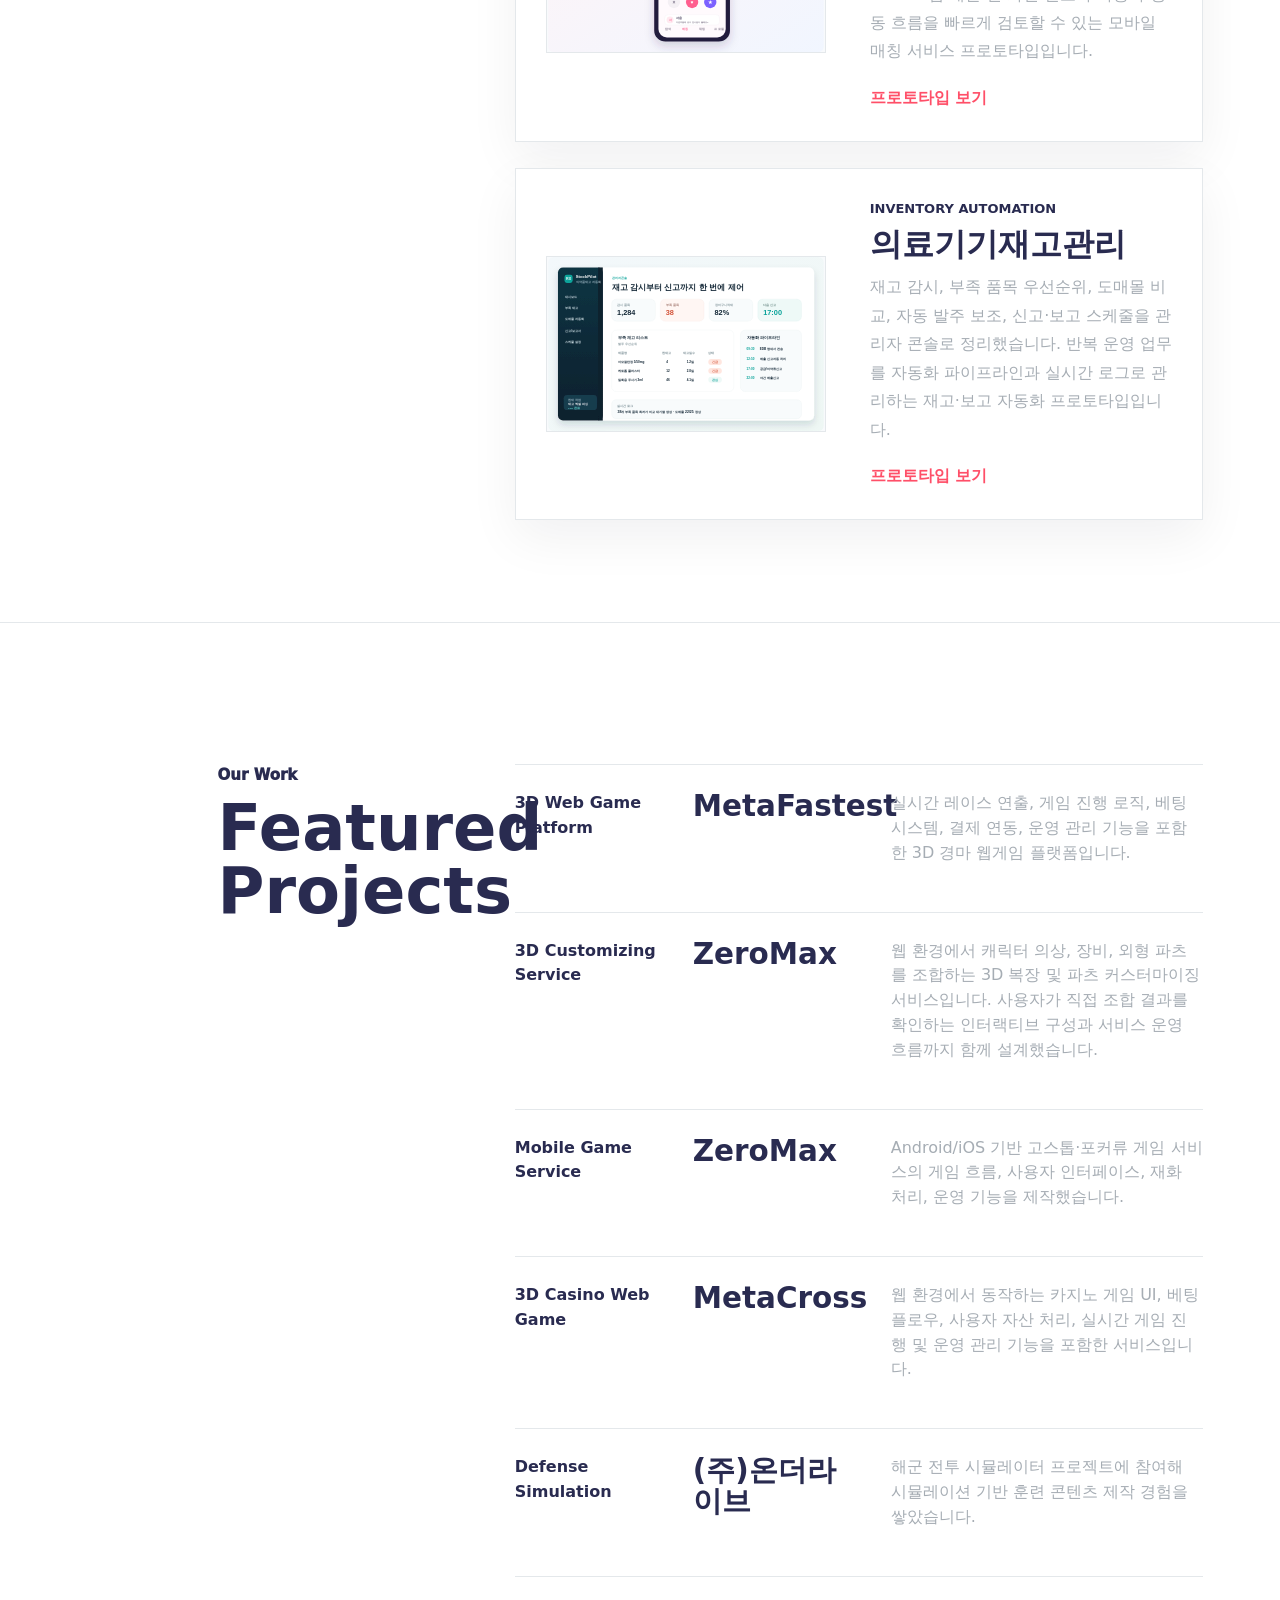
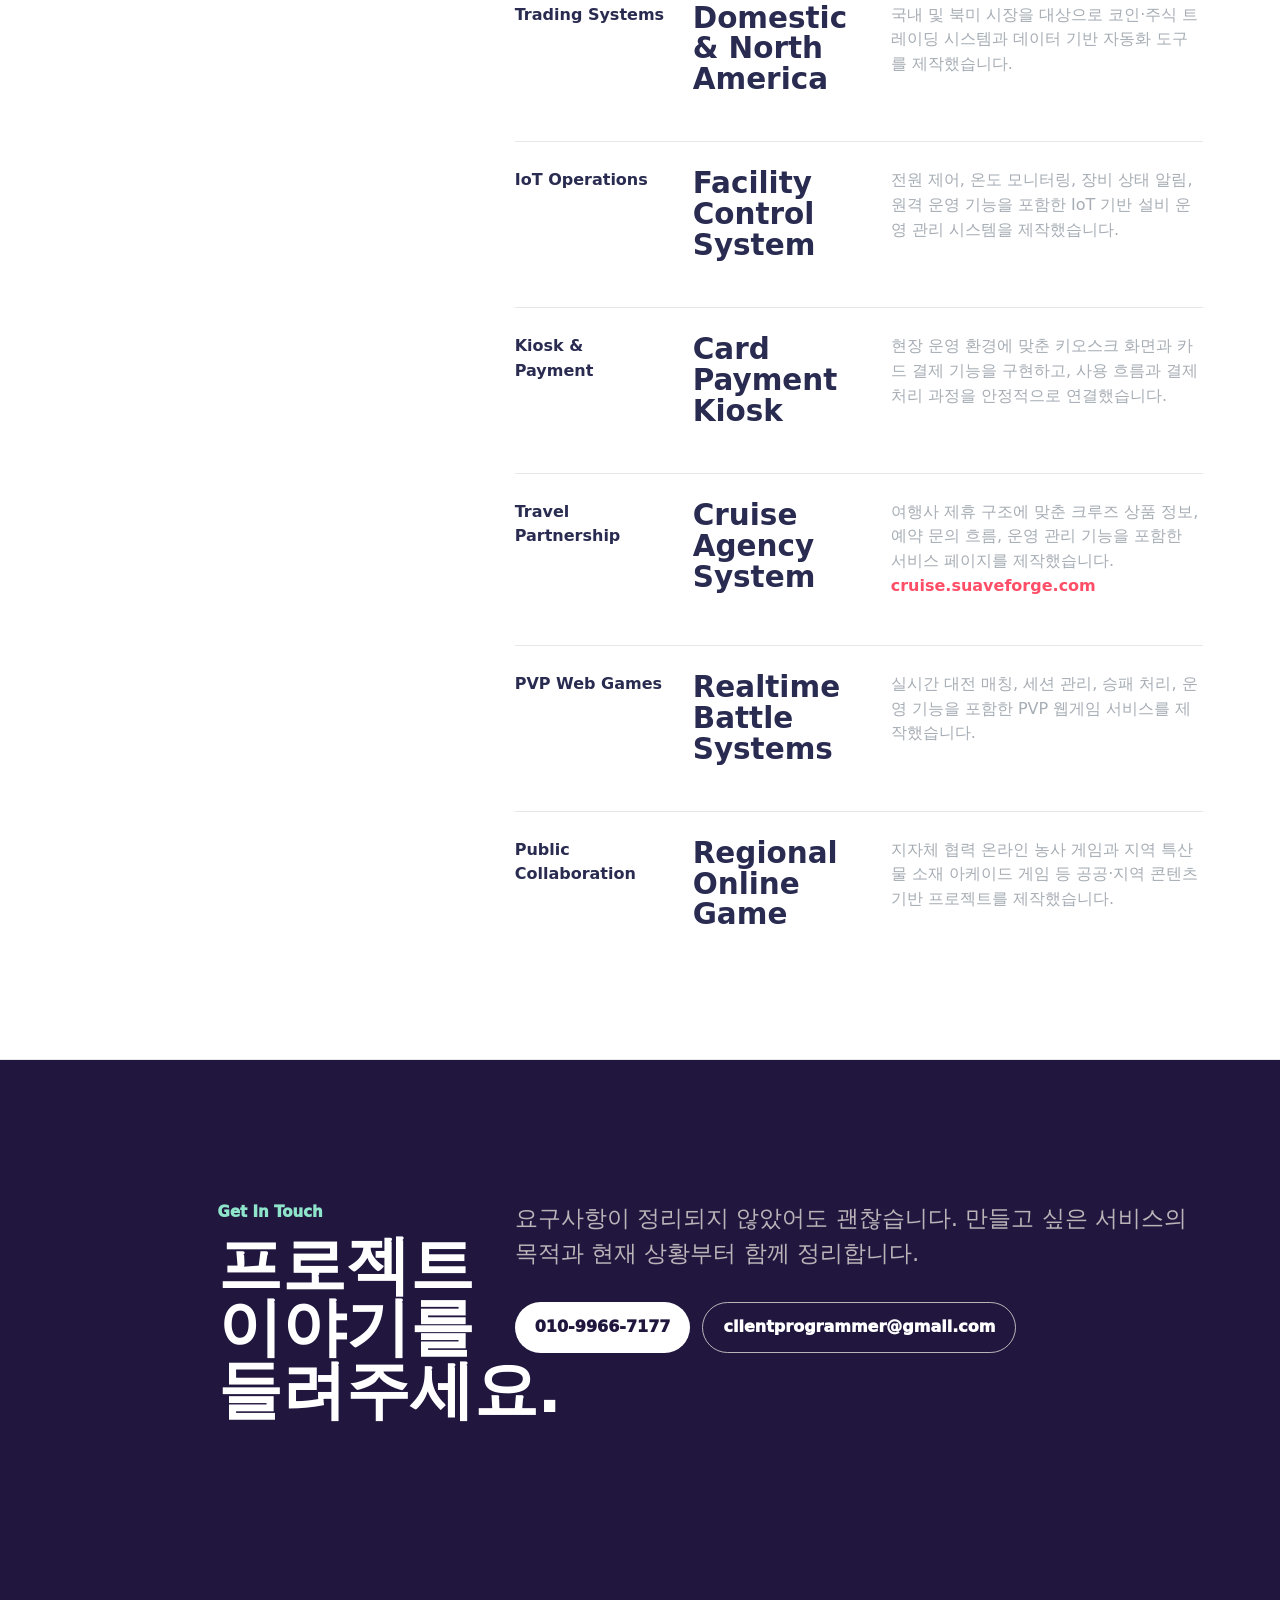
==== commit 277a05a3: "Add simulated prototype view counters" ====
--- a/index.html
+++ b/index.html
@@ -21,14 +21,14 @@
         }
       })();
     </script>
-    <link rel="stylesheet" href="styles.css?v=0522092504-080" />
-    <link rel="stylesheet" href="assets/logo-motion/suaveforge-logo-motion.css?v=0522092504-080" />
+    <link rel="stylesheet" href="styles.css?v=0528114526-081" />
+    <link rel="stylesheet" href="assets/logo-motion/suaveforge-logo-motion.css?v=0528114526-081" />
   </head>
   <body>
     <input class="menu-toggle" id="menu-toggle" type="checkbox" aria-hidden="true" />
     <header class="topbar">
       <a class="brand" href="#intro" aria-label="SuaveForge home">
-        <span class="suaveforge-logo-motion brand-mark" data-static-logo data-svg-src="assets/logo-motion/suaveforge-logo-motion.svg?v=0522092504-080">
+        <span class="suaveforge-logo-motion brand-mark" data-static-logo data-svg-src="assets/logo-motion/suaveforge-logo-motion.svg?v=0528114526-081">
           <span class="logo-shell"></span>
         </span>
         <span>SuaveForge</span>
@@ -89,7 +89,7 @@
           <div class="art-line one"></div>
           <div class="art-line two"></div>
           <div class="art-device">
-            <div class="suaveforge-logo-motion hero-motion" data-logo-motion data-svg-src="assets/logo-motion/suaveforge-logo-motion.svg?v=0522092504-080">
+            <div class="suaveforge-logo-motion hero-motion" data-logo-motion data-svg-src="assets/logo-motion/suaveforge-logo-motion.svg?v=0528114526-081">
               <div class="logo-shell"></div>
               <p class="wordmark" aria-label="suaveforge">
                 <span class="wordmark-part wordmark-suave">suave</span>
@@ -446,9 +446,15 @@
       </section>
     </main>
 
-    <div class="build-version" aria-label="site build version">0522092504-080</div>
+    <div class="simulated-traffic" aria-label="Prototype views simulated">
+      <span>Prototype views simulated</span>
+      <strong><b data-sim-total>1,800,000</b><small>Total</small></strong>
+      <strong><b data-sim-today>0</b><small>Today</small></strong>
+    </div>
+
+    <div class="build-version" aria-label="site build version">0528114526-081</div>
     <script src="https://cdn.jsdelivr.net/npm/gsap@3.12.5/dist/gsap.min.js"></script>
-    <script src="assets/logo-motion/suaveforge-logo-motion.js?v=0522092504-080"></script>
+    <script src="assets/logo-motion/suaveforge-logo-motion.js?v=0528114526-081"></script>
     <script>
       (() => {
         const menuToggle = document.querySelector("#menu-toggle");
@@ -530,6 +536,83 @@
         updateActiveFromScroll();
       })();
 
+      (() => {
+        const totalNode = document.querySelector("[data-sim-total]");
+        const todayNode = document.querySelector("[data-sim-today]");
+        if (!totalNode || !todayNode) return;
+
+        const key = "suaveforge.prototype.views.simulated.v1";
+        const intervalMs = 5 * 60 * 1000;
+        const baseTotal = 1800000;
+        const todayKey = (date) => {
+          const year = date.getFullYear();
+          const month = String(date.getMonth() + 1).padStart(2, "0");
+          const day = String(date.getDate()).padStart(2, "0");
+          return `${year}-${month}-${day}`;
+        };
+        const randomInt = (min, max) => Math.floor(Math.random() * (max - min + 1)) + min;
+        const format = (value) => new Intl.NumberFormat("en-US").format(value);
+
+        const parseState = () => {
+          try {
+            return JSON.parse(localStorage.getItem(key) || "null");
+          } catch {
+            return null;
+          }
+        };
+
+        const saveState = (state) => {
+          localStorage.setItem(key, JSON.stringify(state));
+        };
+
+        const now = Date.now();
+        const today = todayKey(new Date(now));
+        let state = parseState();
+
+        if (!state || typeof state.total !== "number" || typeof state.today !== "number") {
+          state = {
+            date: today,
+            total: baseTotal + randomInt(12000, 42000),
+            today: randomInt(120, 980),
+            lastTick: now
+          };
+        }
+
+        if (state.date !== today) {
+          const previous = new Date(`${state.date || today}T00:00:00`);
+          const current = new Date(`${today}T00:00:00`);
+          const skippedDays = Math.max(1, Math.round((current - previous) / 86400000));
+          state.total += Math.max(0, state.today);
+          for (let day = 1; day < skippedDays; day += 1) {
+            state.total += randomInt(1800, 9600);
+          }
+          state.date = today;
+          state.today = randomInt(0, 100);
+          state.lastTick = now;
+        }
+
+        const applyPendingTicks = () => {
+          const current = Date.now();
+          const ticks = Math.floor((current - state.lastTick) / intervalMs);
+          if (ticks > 0) {
+            let added = 0;
+            for (let i = 0; i < ticks; i += 1) {
+              added += randomInt(0, 100);
+            }
+            state.today += added;
+            state.total += added;
+            state.lastTick += ticks * intervalMs;
+            saveState(state);
+          }
+          totalNode.textContent = format(state.total);
+          todayNode.textContent = format(state.today);
+        };
+
+        saveState(state);
+        applyPendingTicks();
+        setInterval(applyPendingTicks, 30000);
+      })();
+
     </script>
   </body>
 </html>
--- a/styles.css
+++ b/styles.css
@@ -917,6 +917,50 @@
   color: var(--paper);
 }
 
+.simulated-traffic {
+  position: fixed;
+  left: 14px;
+  bottom: 12px;
+  z-index: 40;
+  display: flex;
+  align-items: center;
+  gap: 10px;
+  border: 1px solid rgba(17, 19, 19, 0.14);
+  border-radius: 999px;
+  padding: 7px 10px;
+  background: rgba(245, 241, 232, 0.92);
+  color: rgba(17, 19, 19, 0.72);
+  font-size: 11px;
+  font-weight: 850;
+  line-height: 1;
+  box-shadow: 0 12px 32px rgba(13, 24, 42, 0.08);
+  backdrop-filter: blur(12px);
+}
+
+.simulated-traffic > span {
+  color: rgba(17, 19, 19, 0.56);
+  white-space: nowrap;
+}
+
+.simulated-traffic strong {
+  display: inline-flex;
+  align-items: baseline;
+  gap: 4px;
+  color: var(--dark);
+  white-space: nowrap;
+}
+
+.simulated-traffic b {
+  font-size: 12px;
+}
+
+.simulated-traffic small {
+  color: rgba(17, 19, 19, 0.5);
+  font-size: 10px;
+  font-weight: 850;
+  text-transform: uppercase;
+}
+
 .build-version {
   position: fixed;
   right: 14px;
@@ -1125,6 +1169,25 @@
 }
 
 @media (max-width: 560px) {
+  .simulated-traffic {
+    left: 10px;
+    right: 10px;
+    bottom: 42px;
+    justify-content: center;
+    gap: 7px;
+    border-radius: 12px;
+    font-size: 10px;
+  }
+
+  .simulated-traffic > span {
+    max-width: none;
+  }
+
+  .build-version {
+    right: 10px;
+    bottom: 10px;
+  }
+
   .topbar {
     padding: 14px 18px;
   }
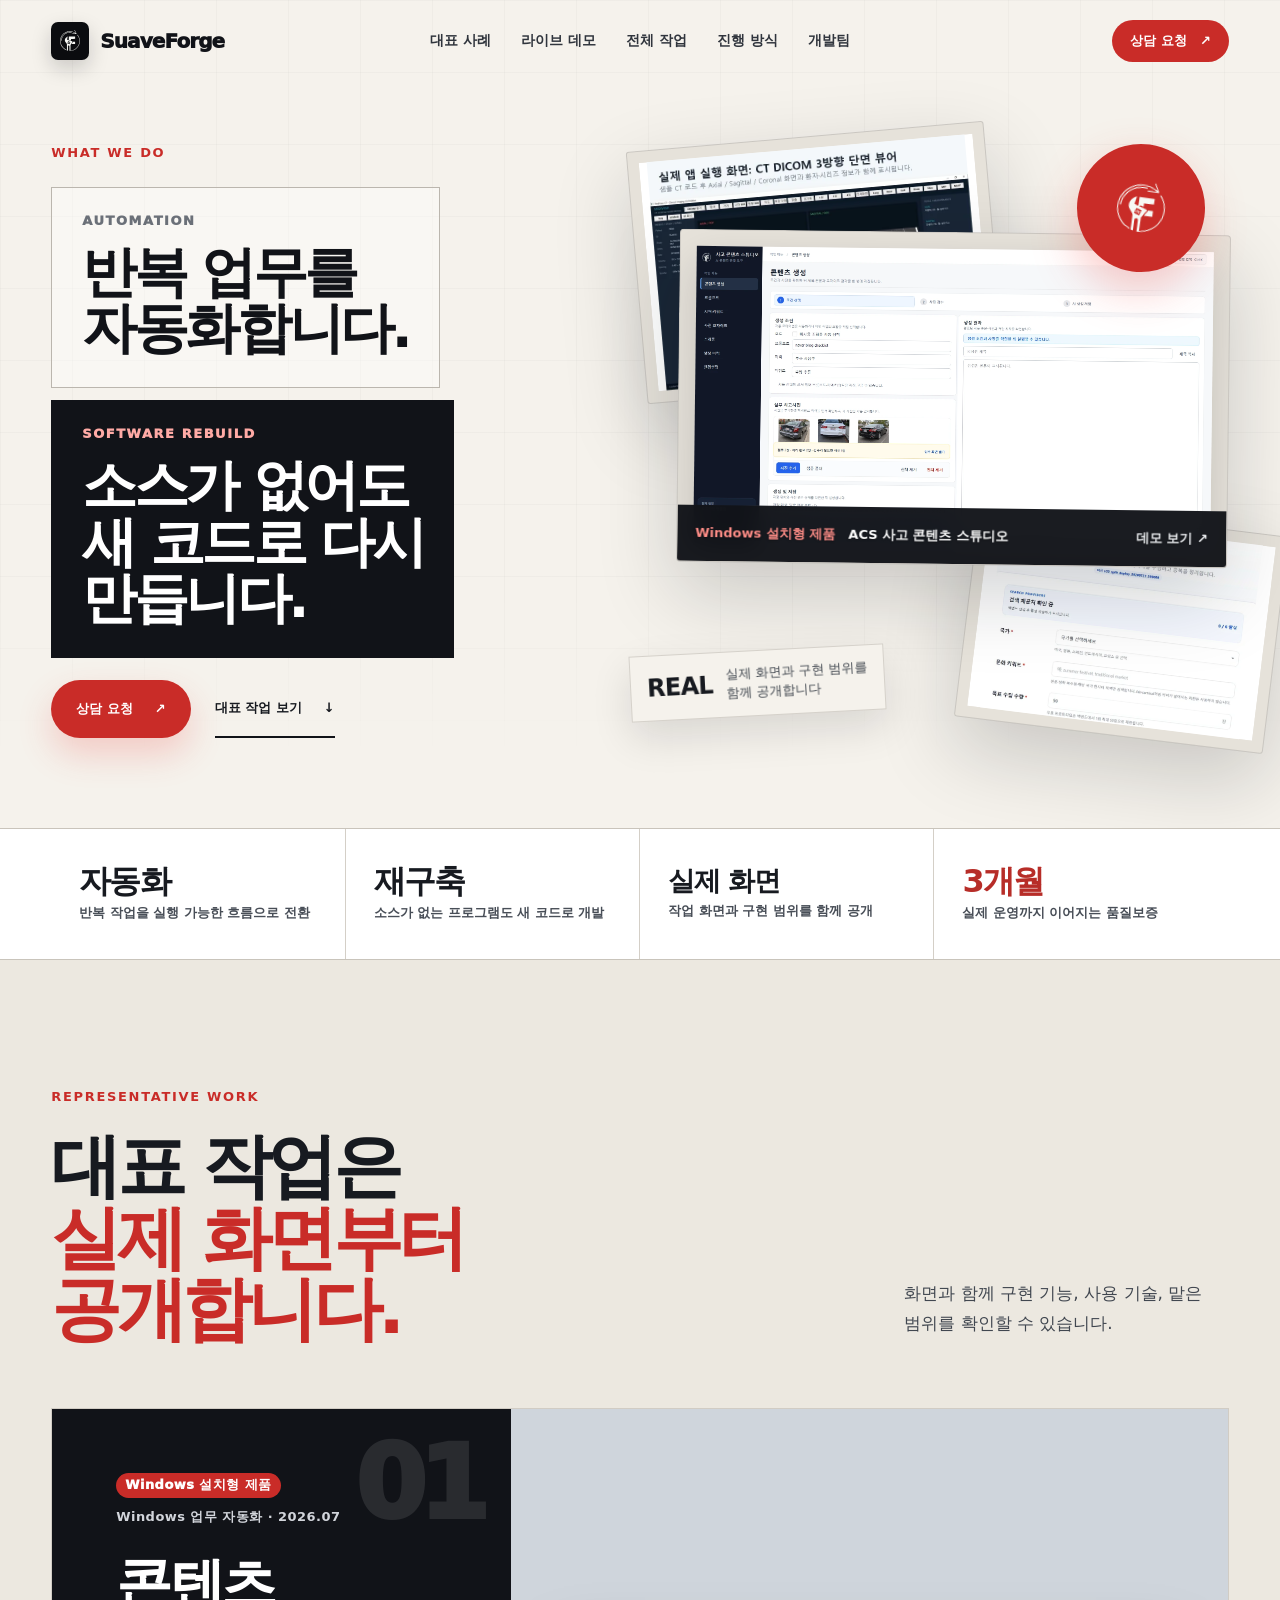
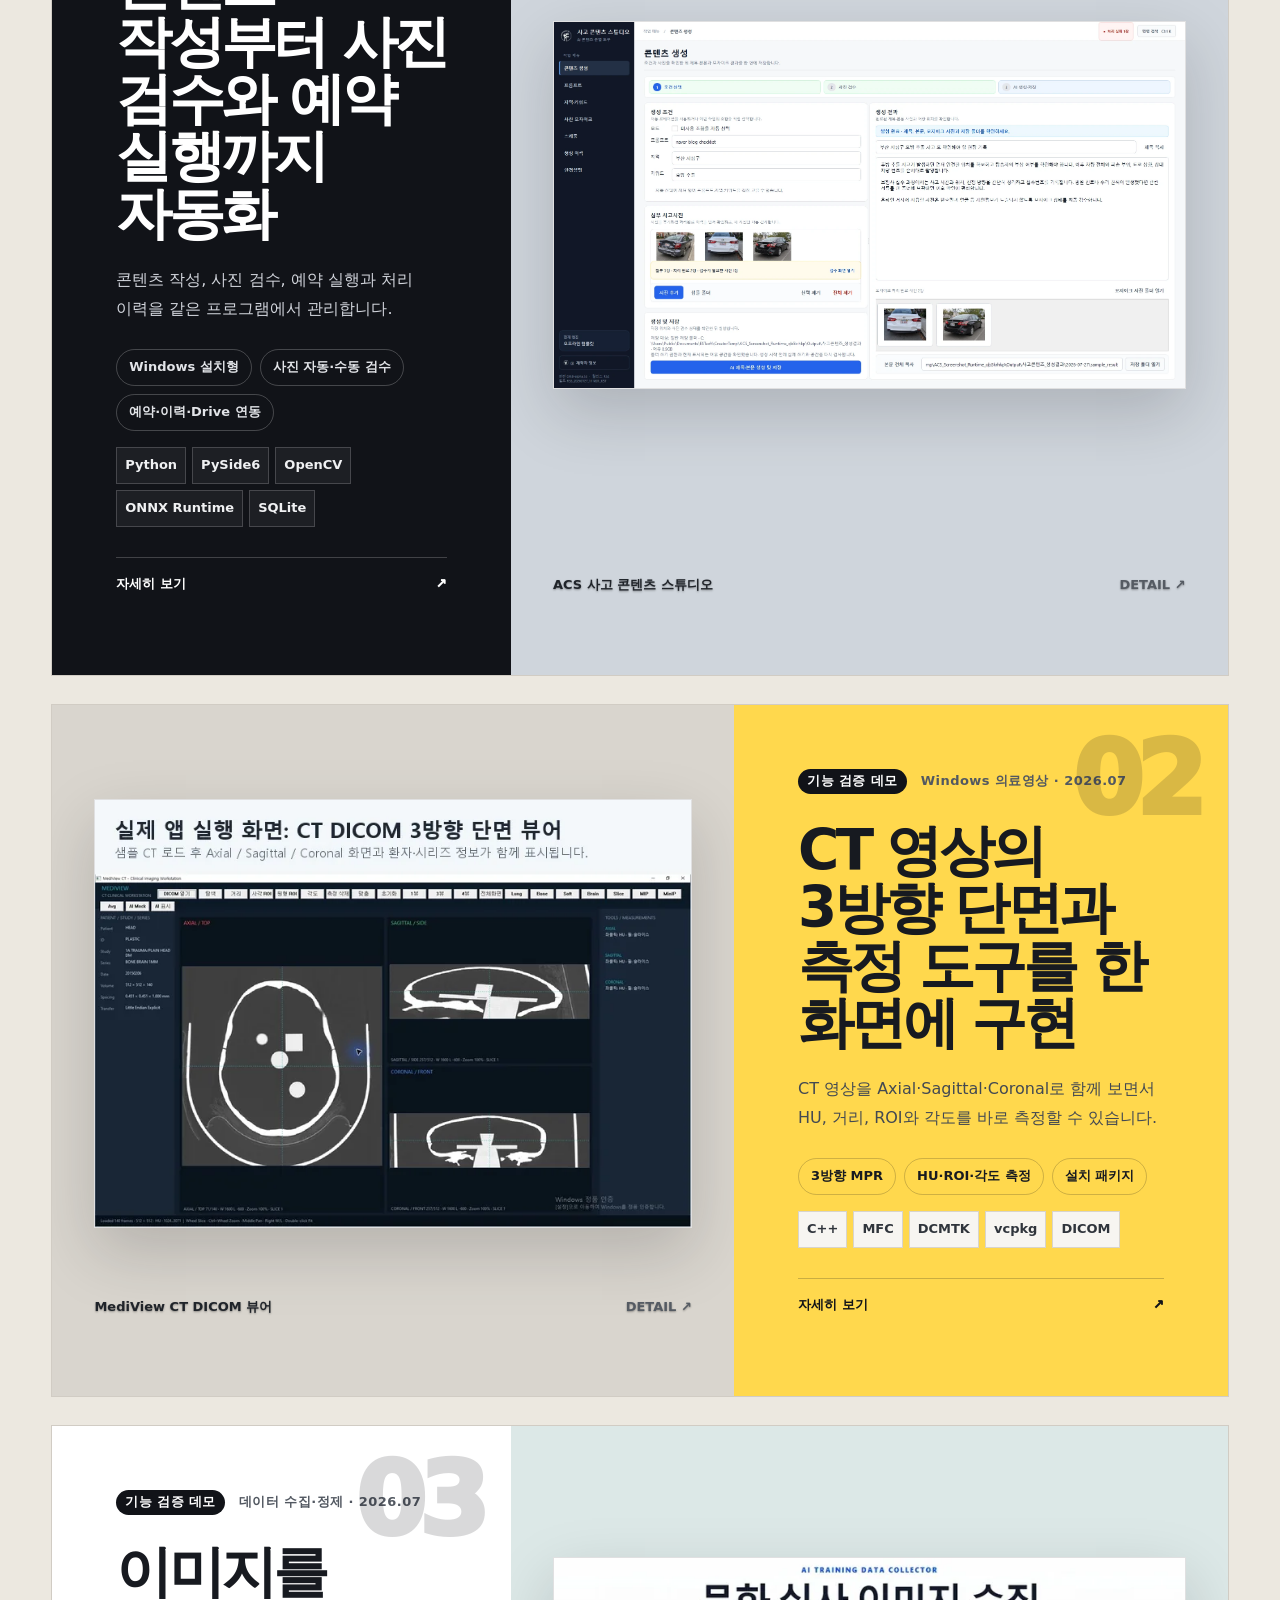
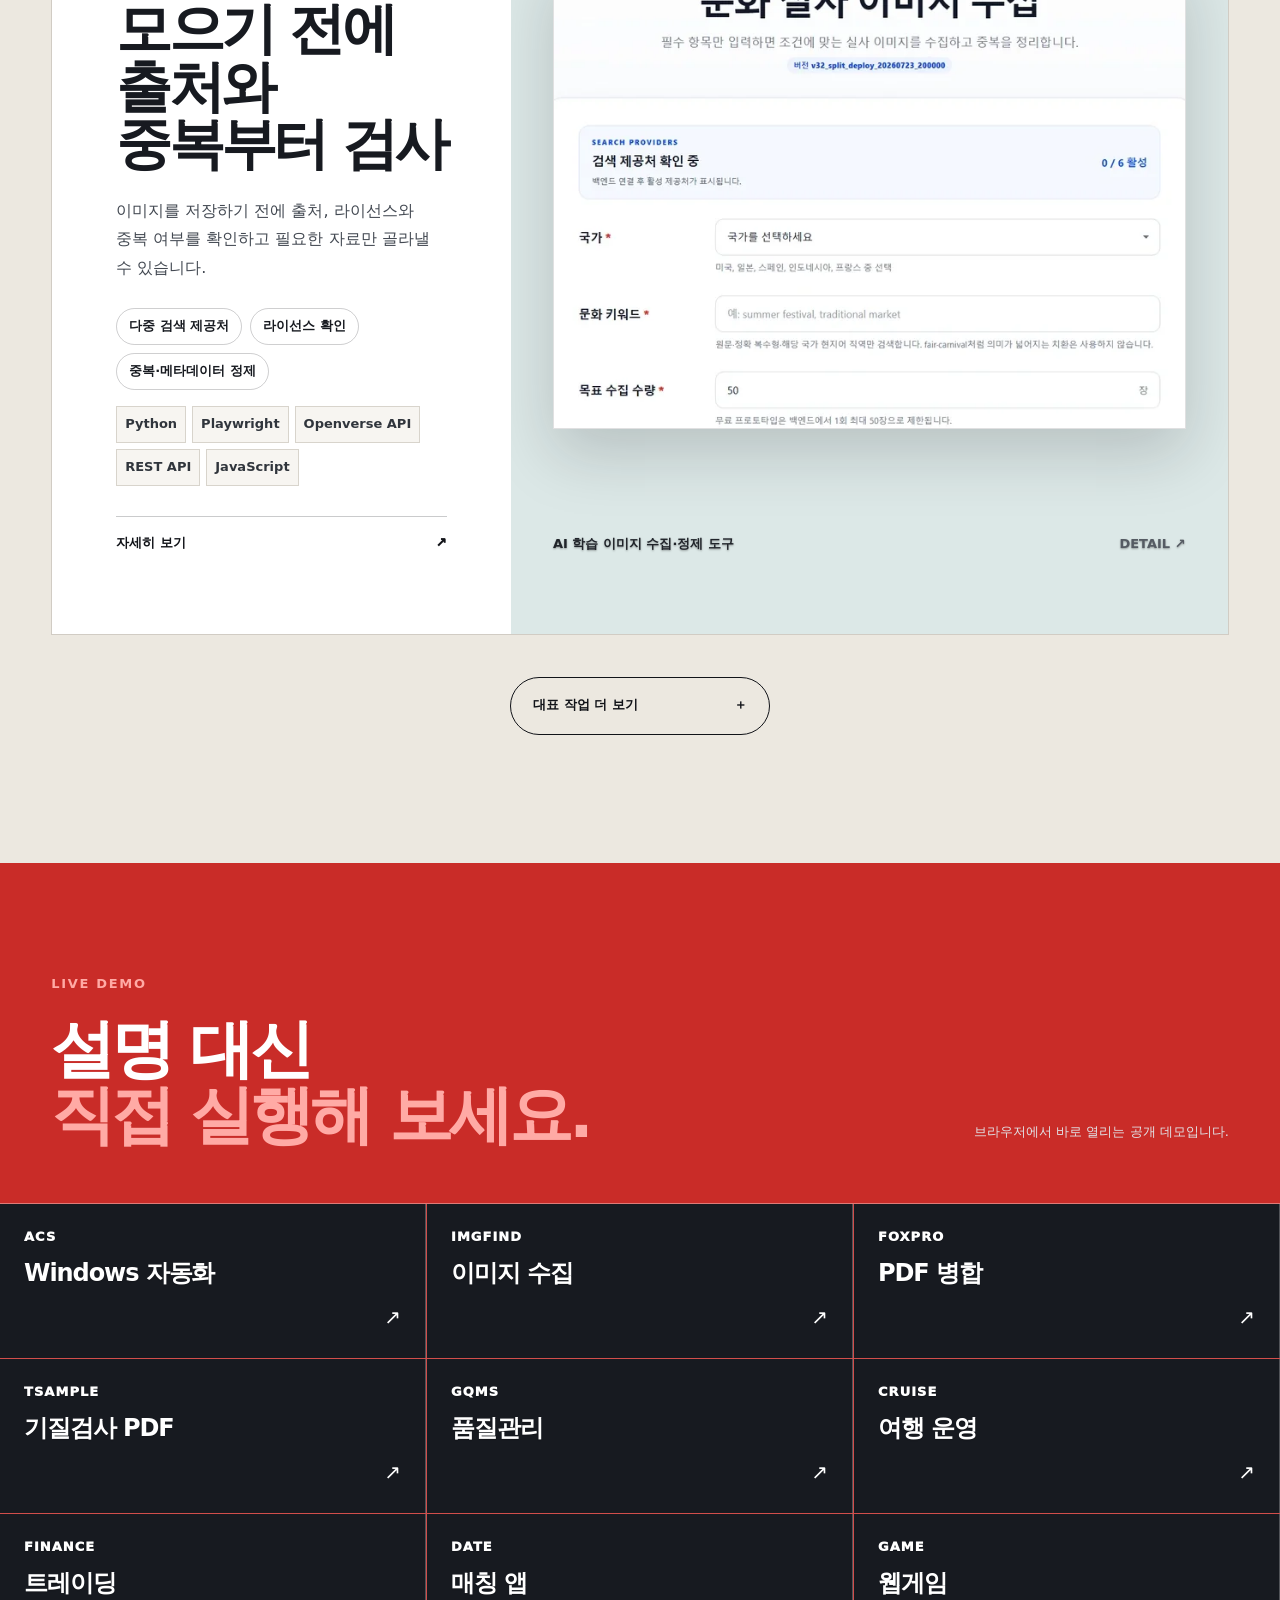
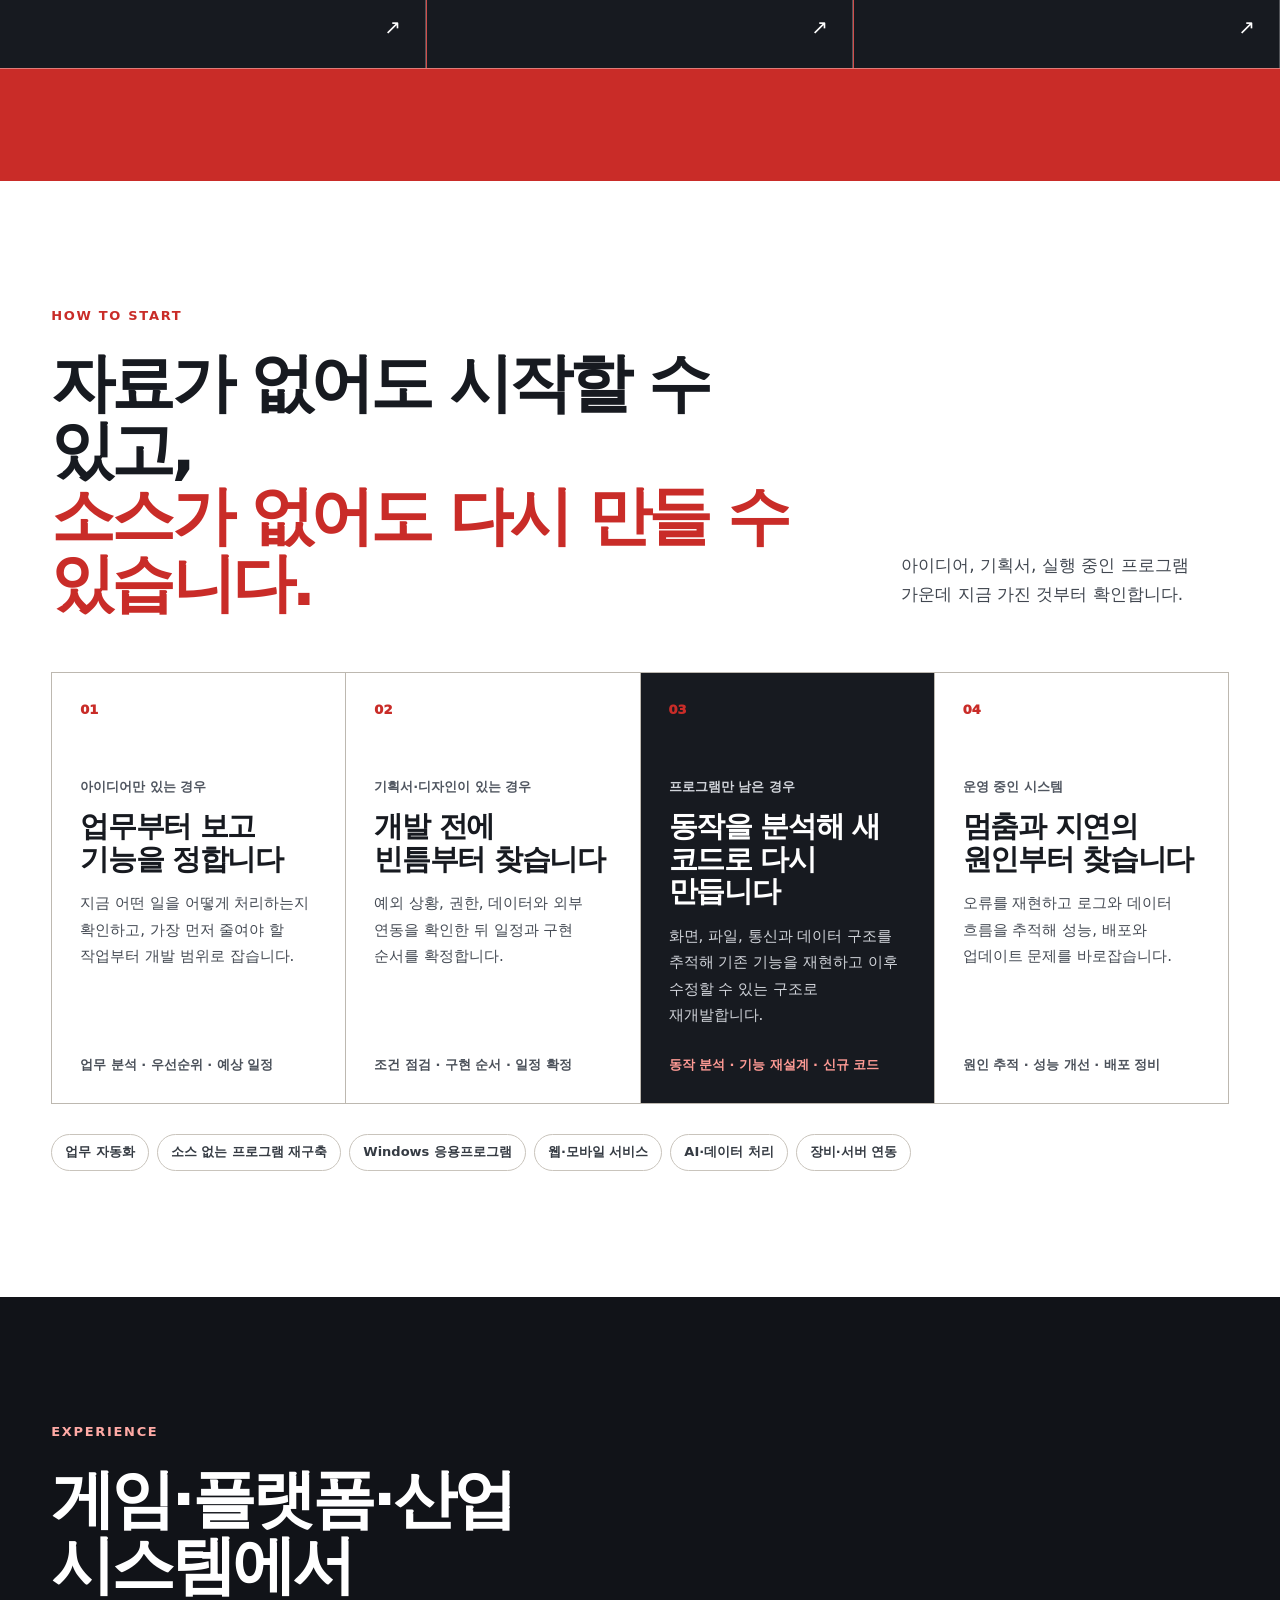
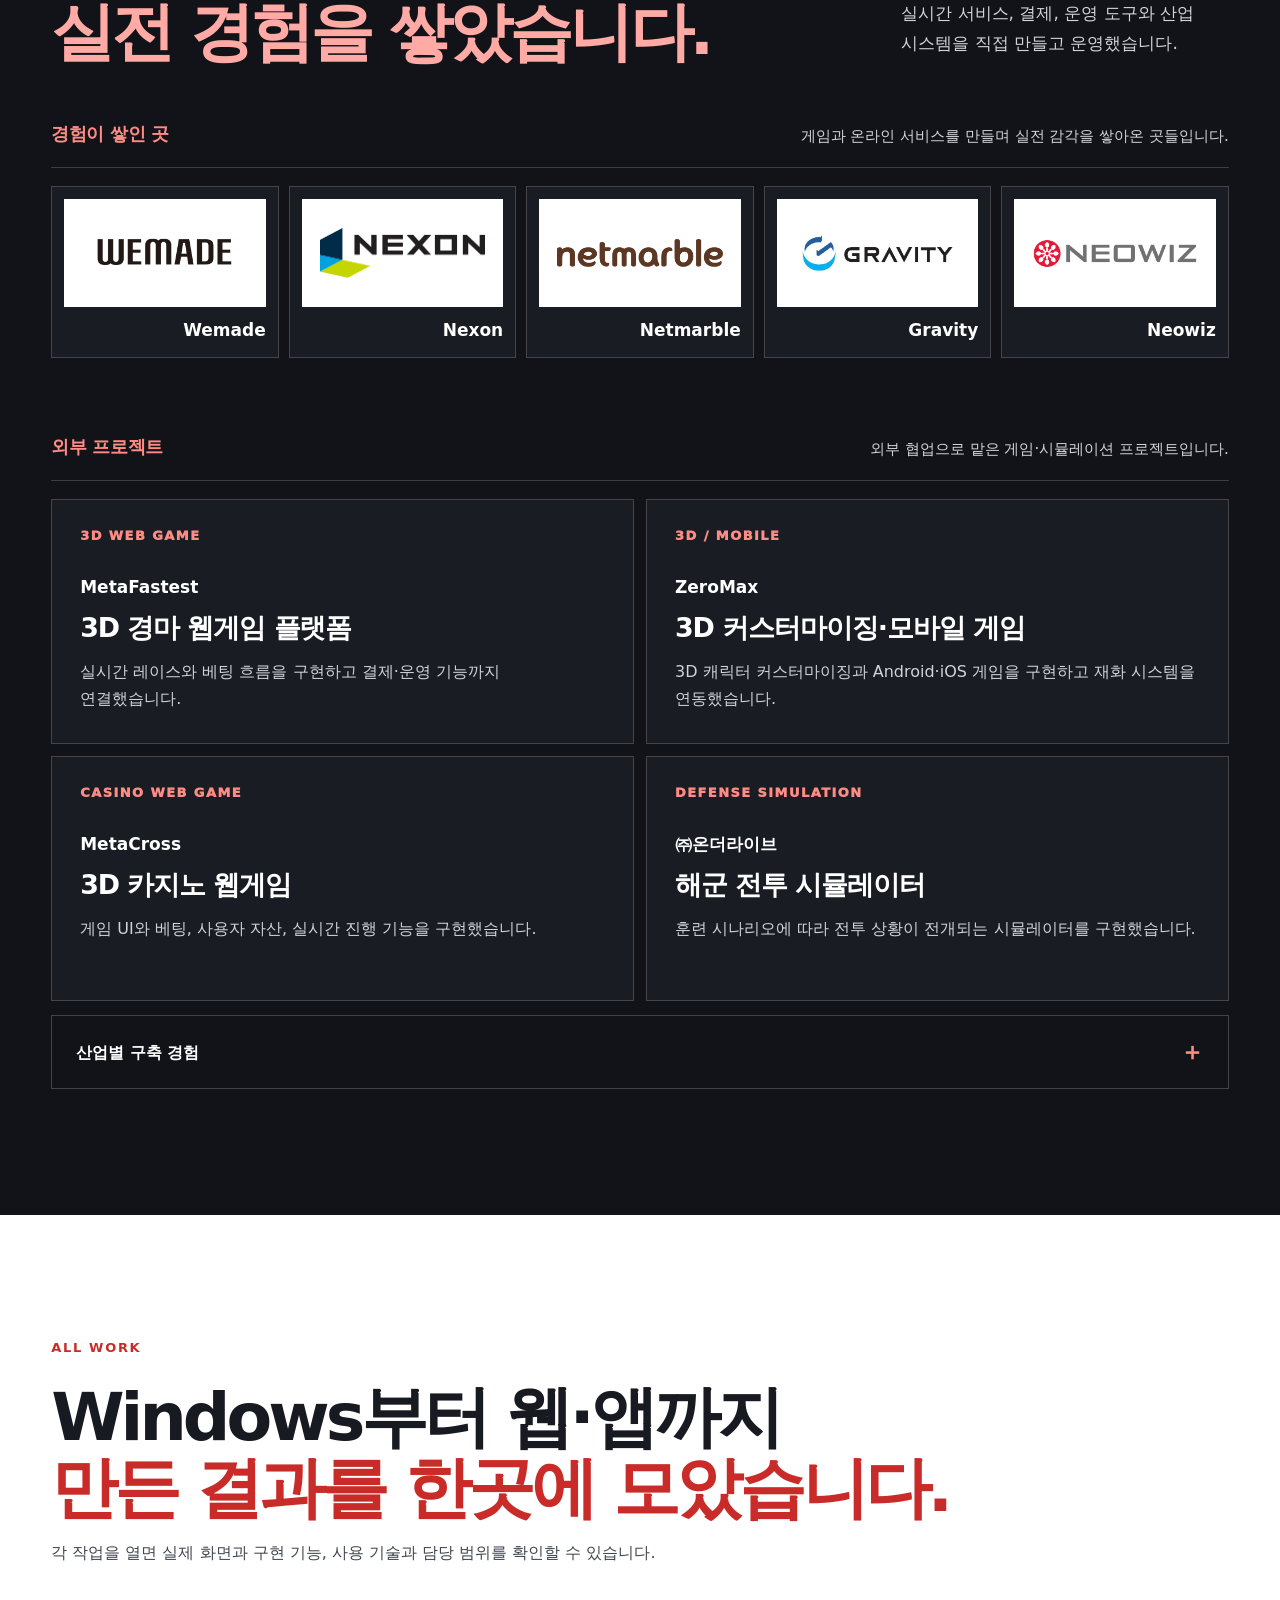
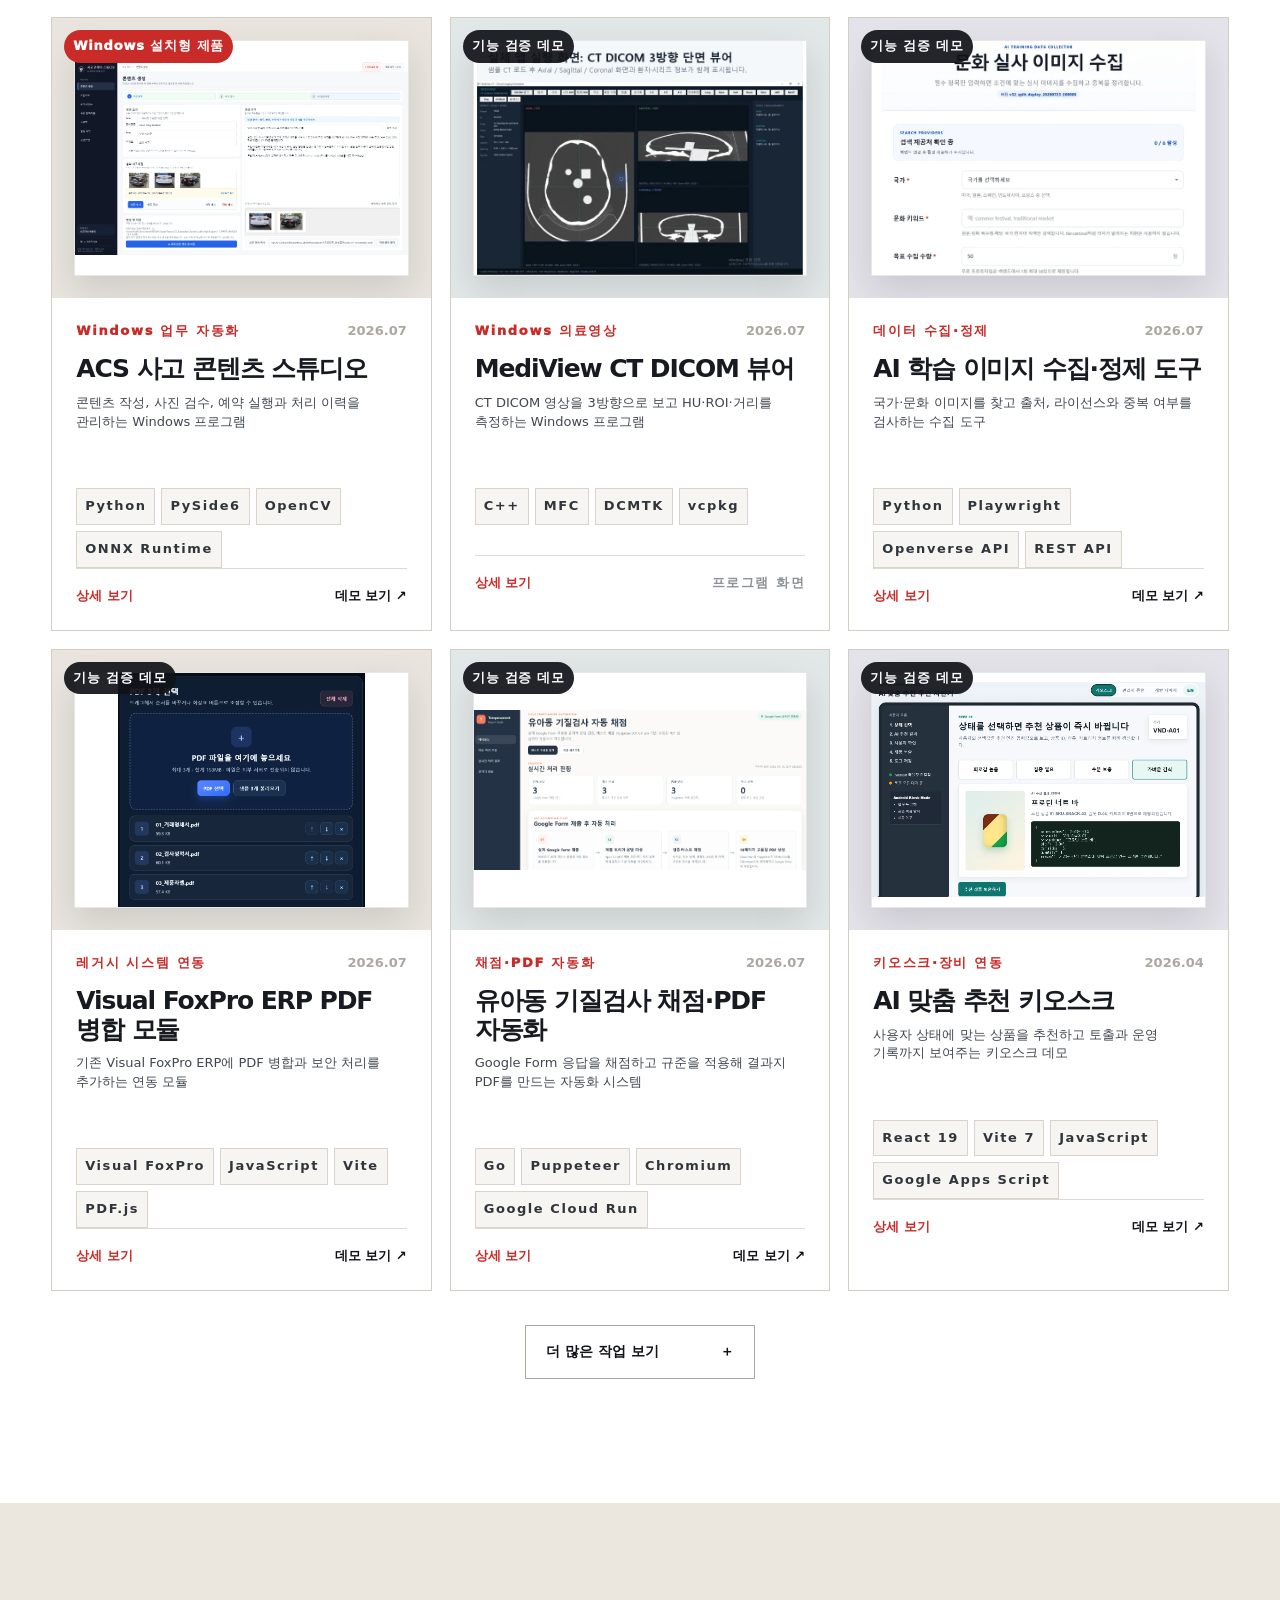
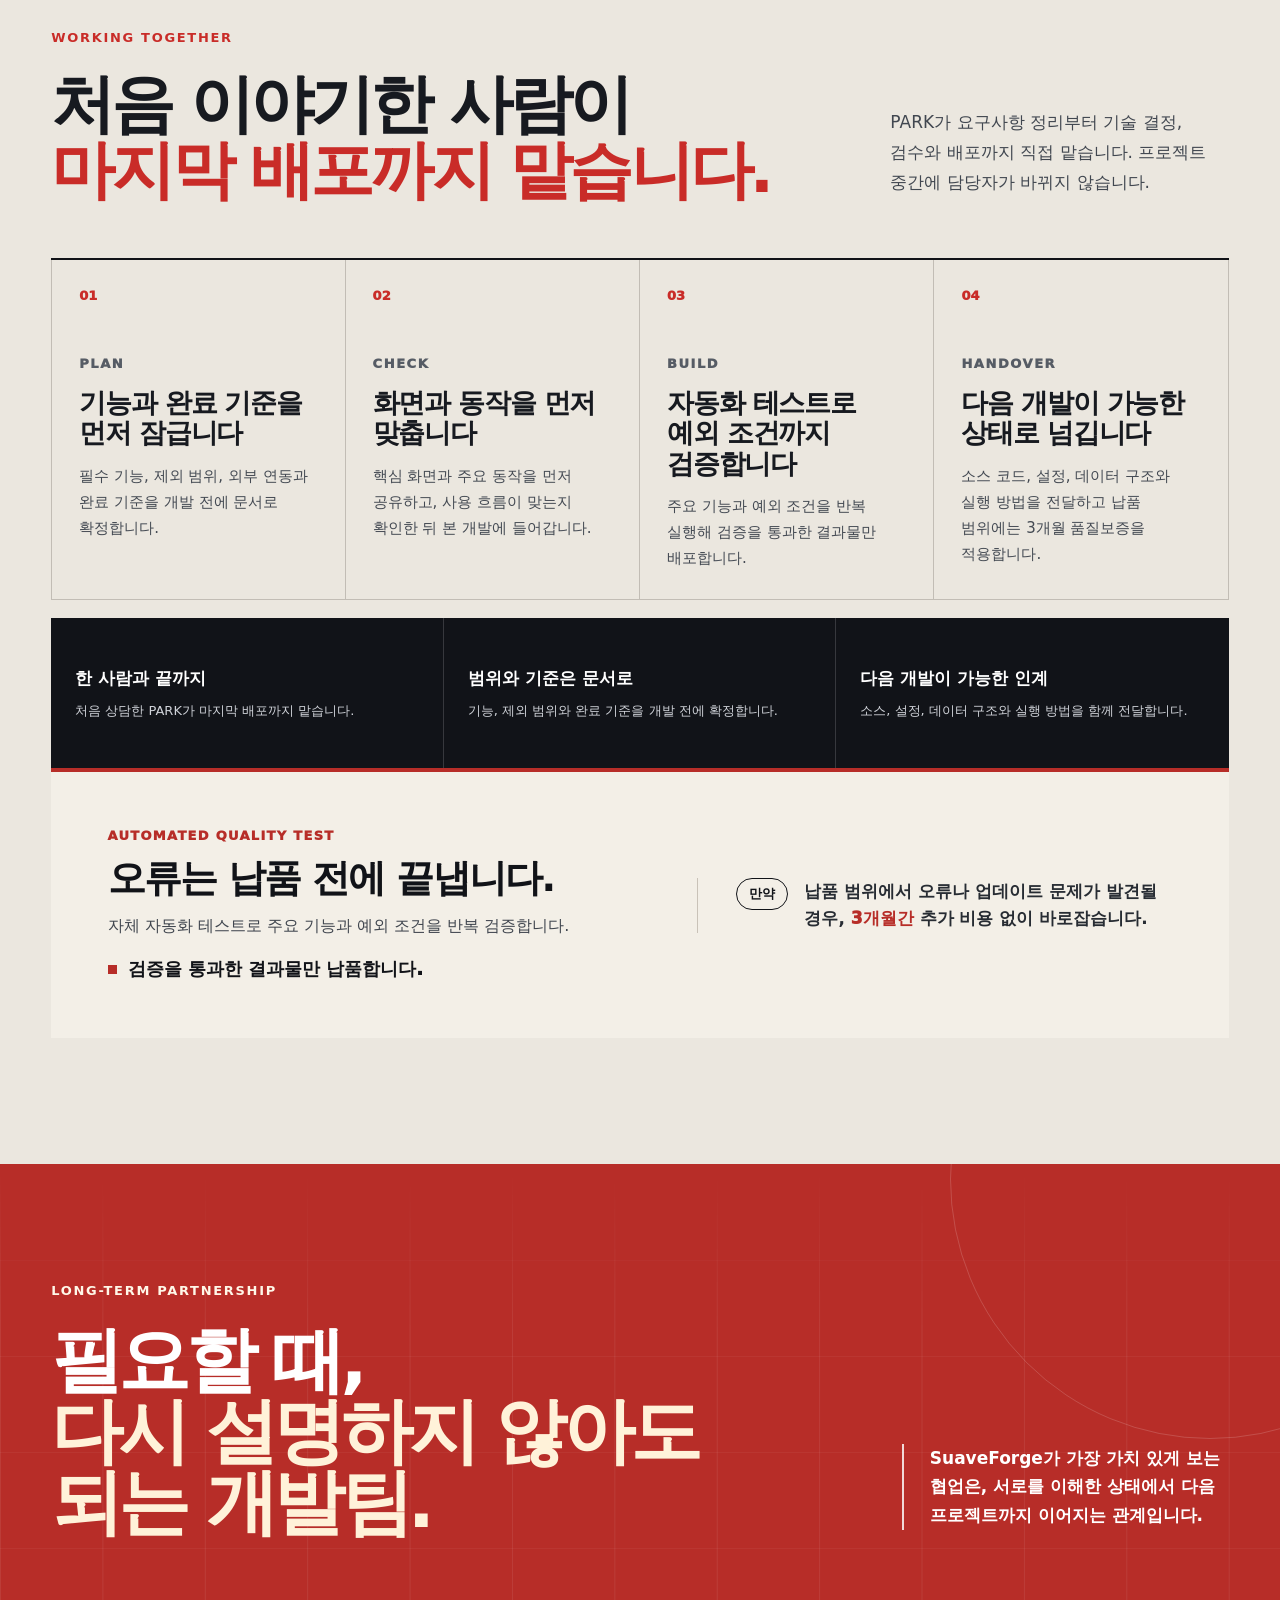
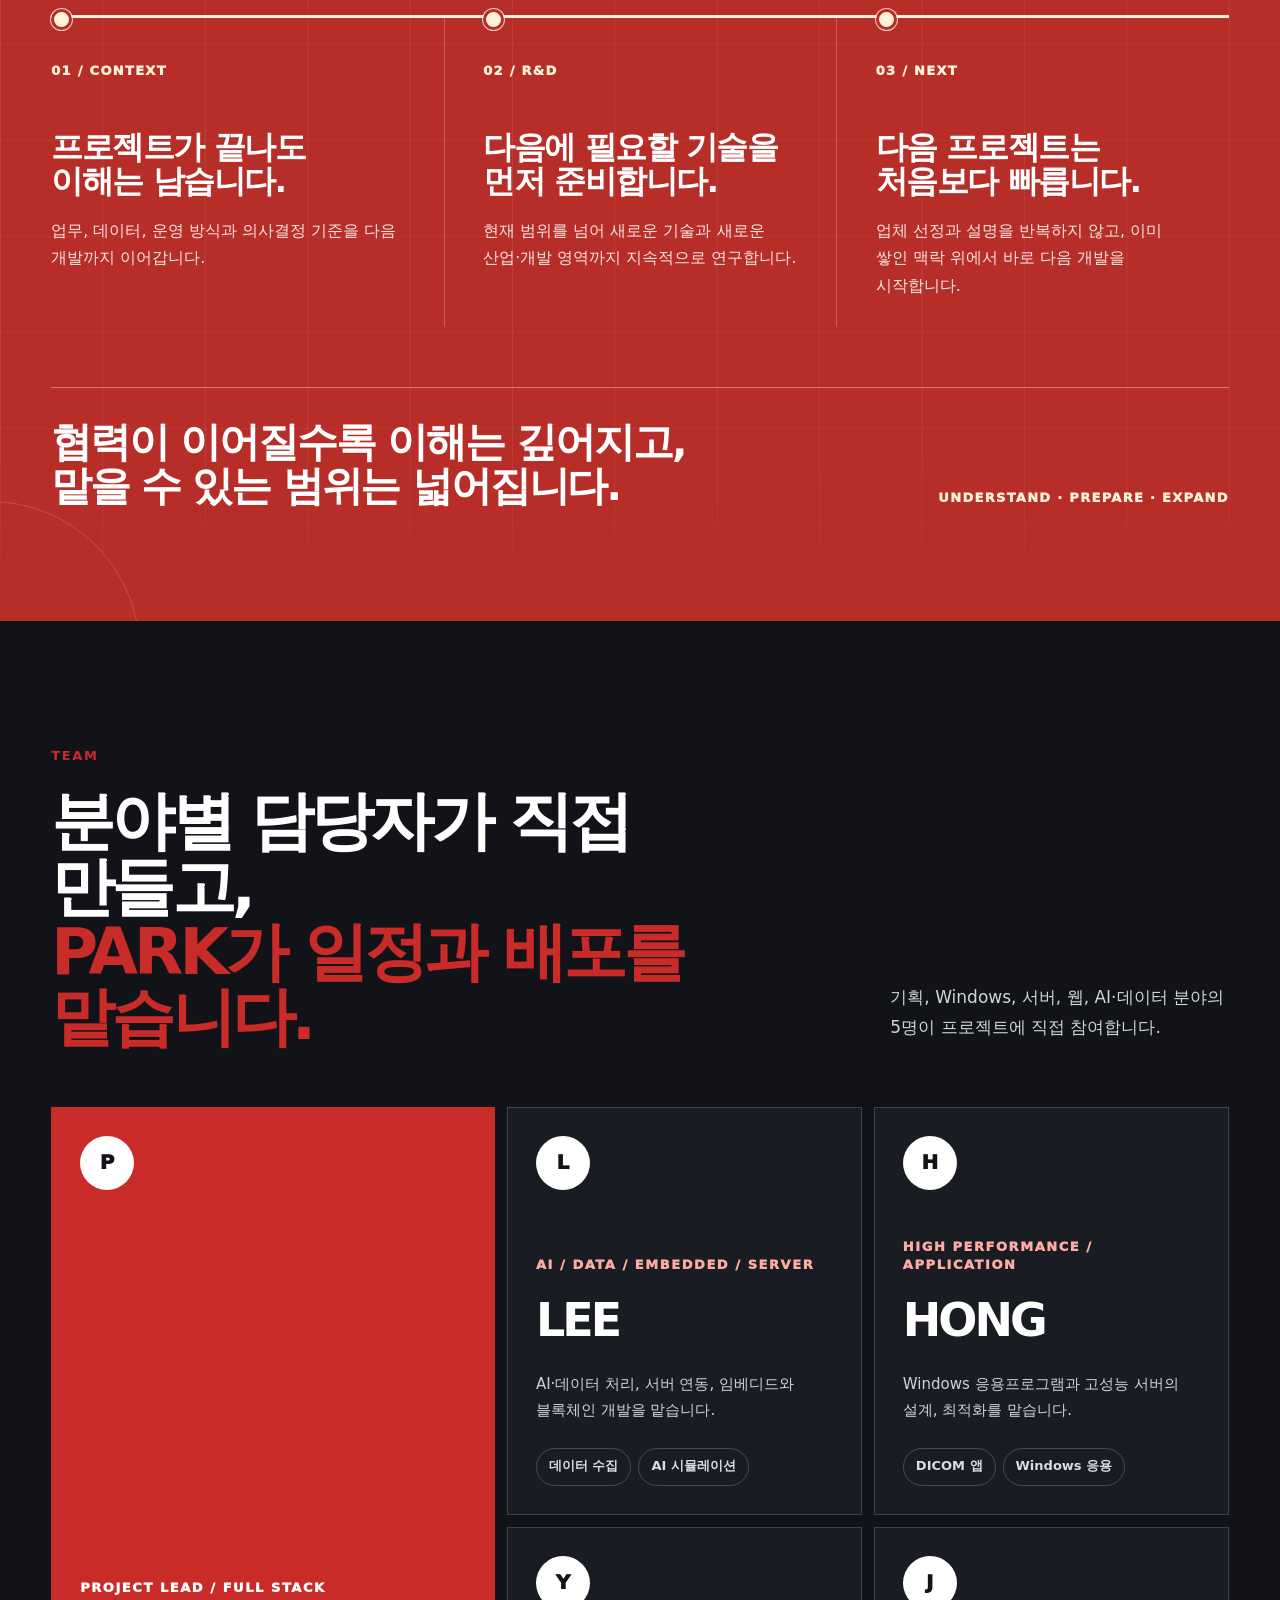
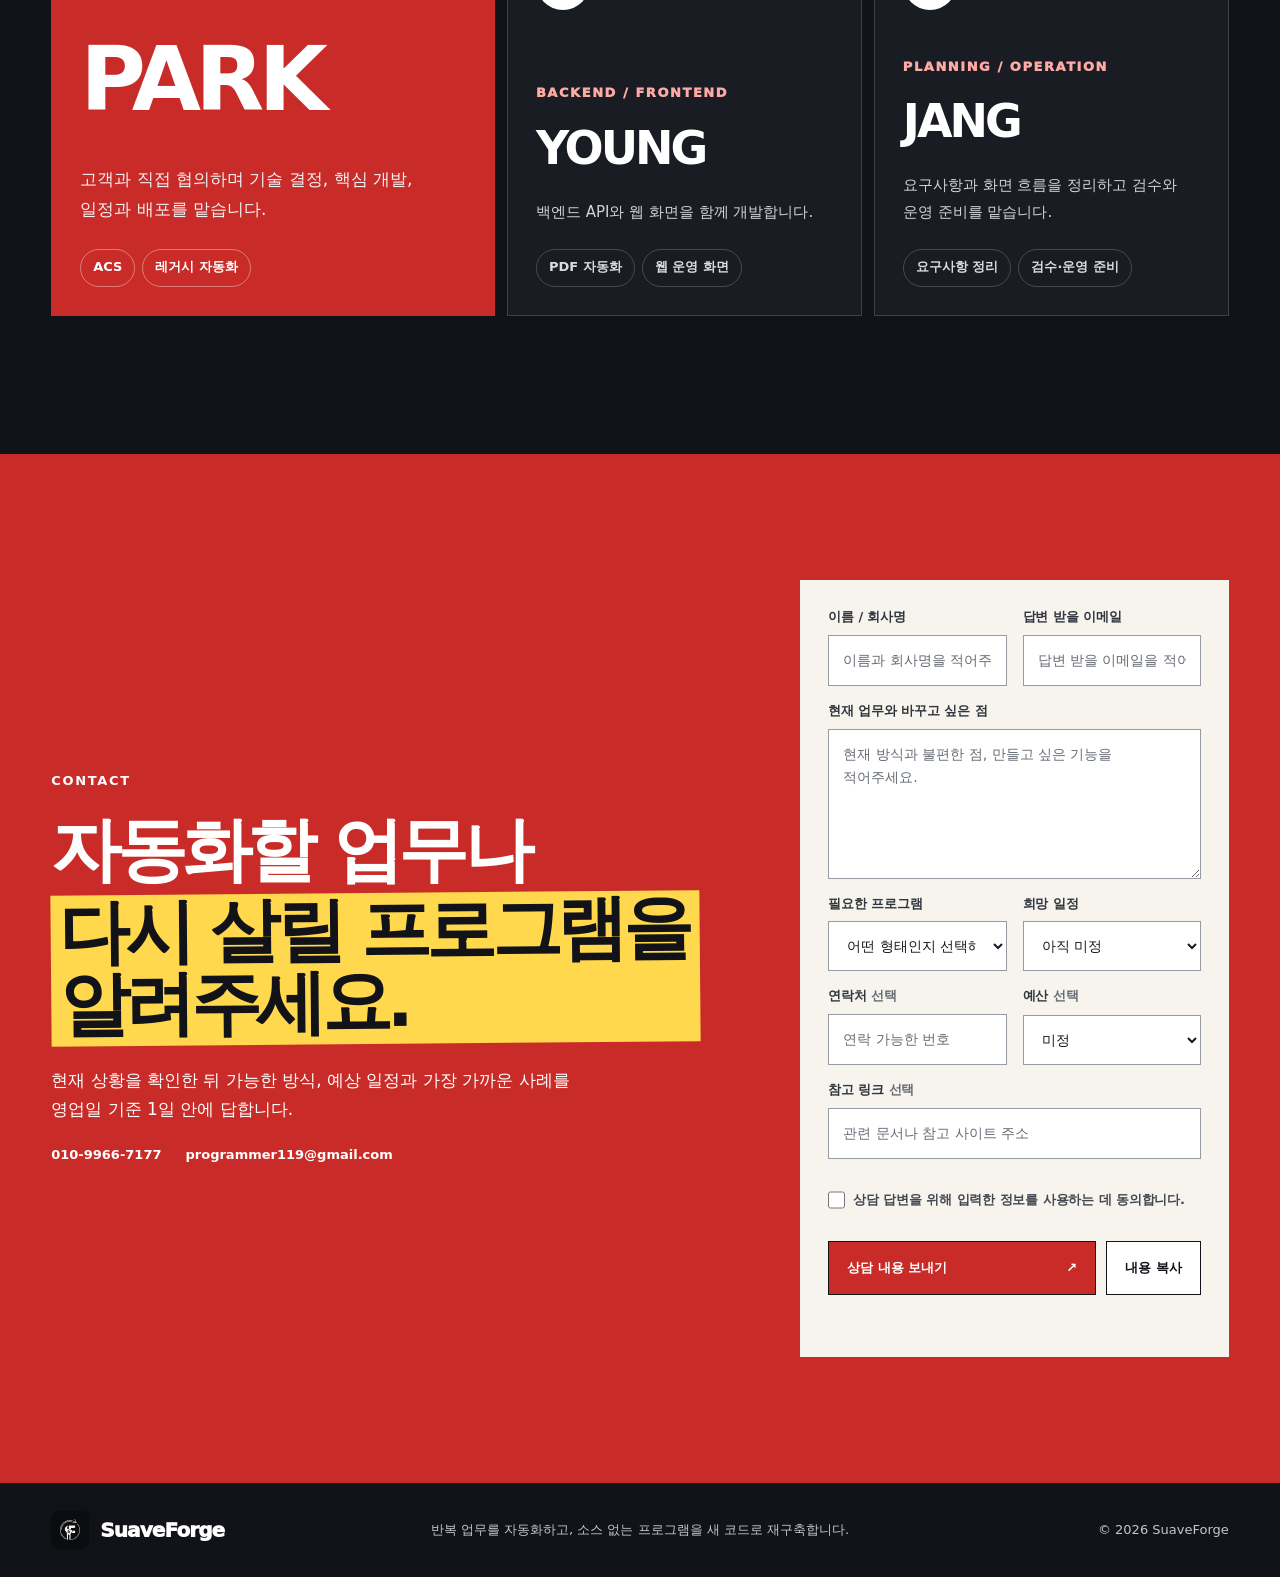
==== commit 9c3cff97: "Deploy SuaveForge home v7" ====
--- a/index.html
+++ b/index.html
@@ -1,618 +1,292 @@
-<!doctype html>
+<!DOCTYPE html>
+
 <html lang="ko">
-  <head>
-    <meta charset="utf-8" />
-    <meta name="viewport" content="width=device-width, initial-scale=1" />
-    <title>SuaveForge | All-Round Development Team</title>
-    <meta
-      name="description"
-      content="SuaveForge는 게임, 시뮬레이션, 트레이딩 시스템, 웹 서비스를 빠르고 유연하게 제작하는 개발팀입니다."
-    />
-    <script>
-      (() => {
-        const noInfoHost = location.hostname === "noinfo.suaveforge.com";
-        const temporaryPublicNoInfo =
-          (location.hostname === "www.suaveforge.com" || location.hostname === "suaveforge.com") &&
-          Date.now() < new Date("2026-06-01T00:00:00+09:00").getTime();
-        const noInfoQuery = new URLSearchParams(location.search).has("noinfo");
-        const noInfoPath = location.pathname.replace(/\/+$/, "") === "/noinfo";
-        if (noInfoHost || temporaryPublicNoInfo || noInfoQuery || noInfoPath) {
-          document.documentElement.classList.add("noinfo-mode");
-        }
-      })();
-    </script>
-    <link rel="stylesheet" href="styles.css?v=0528114526-081" />
-    <link rel="stylesheet" href="assets/logo-motion/suaveforge-logo-motion.css?v=0528114526-081" />
-  </head>
-  <body>
-    <input class="menu-toggle" id="menu-toggle" type="checkbox" aria-hidden="true" />
-    <header class="topbar">
-      <a class="brand" href="#intro" aria-label="SuaveForge home">
-        <span class="suaveforge-logo-motion brand-mark" data-static-logo data-svg-src="assets/logo-motion/suaveforge-logo-motion.svg?v=0528114526-081">
-          <span class="logo-shell"></span>
-        </span>
-        <span>SuaveForge</span>
-      </a>
-      <label class="menu-trigger" for="menu-toggle" aria-label="Open menu" aria-controls="site-menu">
-        <span>MENU</span>
-        <i></i>
-      </label>
-      <a class="touch-link" href="#contact">Get in Touch</a>
-    </header>
-
-    <div class="menu-panel" id="site-menu" aria-hidden="true">
-      <nav class="menu-panel-nav" aria-label="Main menu">
-        <a href="#intro">Top</a>
-        <a href="#about">About SuaveForge</a>
-        <a href="#team">Team</a>
-        <a href="#stats">Accomplishments</a>
-        <a href="#services">Services</a>
-        <a href="#clients">Clients</a>
-        <a href="#process">Process</a>
-        <a href="#prototype">Prototype</a>
-        <a href="#work">Featured Work</a>
-      </nav>
-      <div class="menu-contact">
-        <div>
-          <p>Get In Touch</p>
-          <h2>프로젝트를 빠르게 정리해드립니다.</h2>
-          <span>필요한 범위, 일정, 현재 상황을 남겨주시면 제작 방향을 함께 잡겠습니다.</span>
-        </div>
-      </div>
-    </div>
-
-    <aside class="side-nav" aria-label="Section navigation">
-      <a class="active" href="#intro">Intro</a>
-      <a href="#about">About</a>
-      <a href="#team">Team</a>
-      <a href="#stats">Stats</a>
-      <a href="#background">Awards</a>
-      <a href="#services">Services</a>
-      <a href="#clients">Clients</a>
-      <a href="#process">Process</a>
-      <a href="#prototype">Prototype</a>
-      <a href="#work">Work</a>
-    </aside>
-
-    <main>
-      <section id="intro" class="intro panel">
-        <div class="intro-copy">
-          <p class="eyebrow">We are SuaveForge.</p>
-          <h1><span>All-Round</span><br />Development Team</h1>
-          <p>
-            SuaveForge는 복잡한 요구사항을 부드럽게 정리하고, 유연하게 설계하며,
-            빠르게 실행 가능한 소프트웨어로 완성하는 개발팀입니다.
-          </p>
-        </div>
-        <div class="intro-art" aria-hidden="true">
-          <div class="art-blob"></div>
-          <div class="art-line one"></div>
-          <div class="art-line two"></div>
-          <div class="art-device">
-            <div class="suaveforge-logo-motion hero-motion" data-logo-motion data-svg-src="assets/logo-motion/suaveforge-logo-motion.svg?v=0528114526-081">
-              <div class="logo-shell"></div>
-              <p class="wordmark" aria-label="suaveforge">
-                <span class="wordmark-part wordmark-suave">suave</span>
-                <span class="wordmark-part wordmark-forge">forge</span>
-              </p>
-              <p class="status" id="status">GSAP timeline: broken S -> F strike -> refresh ring -> final logo</p>
-              <div class="controls">
-                <button id="replay" type="button">Replay</button>
-                <button id="finalOnly" type="button">Final</button>
-              </div>
-            </div>
-          </div>
-          <div class="art-platform">
-            <div class="platform-tags" aria-hidden="true">
-              <span>WEB</span>
-              <span>APP</span>
-              <span>PC</span>
-              <span>MOBILE</span>
-              <span>EMBEDDED</span>
-            </div>
-          </div>
-        </div>
-      </section>
-
-      <section id="about" class="split-section panel">
-        <div class="section-title">
-          <p>About Our Team</p>
-          <h2>Who We Are</h2>
-        </div>
-        <div class="section-body">
-          <p>
-            SuaveForge는 설계, 개발, 배포, 운영까지 실제 서비스가 움직이는
-            구간을 다루는 개발팀입니다. 팀 리더와 구성원들은 국내 주요 게임/IT
-            기업에서 쌓은 실무 경험을 바탕으로 모였으며, 10년에서 20년 사이의
-            경력을 가진 개발자들이 웹, 앱, PC, 임베디드 등 플랫폼을 넘나드는
-            소프트웨어를 설계하고 구현합니다.
-          </p>
-          <p>
-            우리는 보기 좋은 화면만 만드는 팀이 아니라, 베팅/결제, 사용자 자산,
-            실시간 매칭, 운영 관리, 자동화처럼 서비스 뒤편의 복잡한 흐름까지
-            제품 안에 자연스럽게 녹이는 일을 해왔습니다.
-          </p>
-        </div>
-      </section>
-
-      <section id="team" class="team-section panel">
-        <div class="section-title">
-          <p>Our Team</p>
-          <h2>Five specialists, one delivery team.</h2>
-        </div>
-        <div class="team-board">
-          <article><div class="avatar">P</div><h3>PARK</h3><p>팀 리더 / 풀스택</p></article>
-          <article><div class="avatar">L</div><h3>LEE</h3><p>Blockchain / AI / 임베디드 / 빅데이터 / 서버</p></article>
-          <article><div class="avatar">H</div><h3>HONG</h3><p>고성능 서버 / 응용프로그램</p></article>
-          <article><div class="avatar">Y</div><h3>YOUNG</h3><p>백엔드 / 프론트</p></article>
-          <article><div class="avatar">J</div><h3>JANG</h3><p>기획 / 운영</p></article>
-        </div>
-      </section>
-
-      <section id="background" class="background-section panel">
-        <div class="section-title">
-          <p>Professional Backgrounds</p>
-          <h2>Experience From</h2>
-        </div>
-        <div class="logo-list" aria-label="구성원 경력 기반 회사">
-          <a href="https://www.wemade.com/" target="_blank" rel="noopener">
-            <i class="logo-emblem" style="--logo-url: url('https://www.google.com/s2/favicons?domain=wemade.com&sz=128')" aria-hidden="true"></i>
-            <span>Wemade</span>
-          </a>
-          <a href="https://www.nexon.com/" target="_blank" rel="noopener">
-            <i class="logo-emblem" style="--logo-url: url('https://www.google.com/s2/favicons?domain=nexon.com&sz=128')" aria-hidden="true"></i>
-            <span>Nexon</span>
-          </a>
-          <a href="https://company.netmarble.com/en" target="_blank" rel="noopener">
-            <i class="logo-emblem" style="--logo-url: url('https://www.google.com/s2/favicons?domain=netmarble.com&sz=128')" aria-hidden="true"></i>
-            <span>Netmarble</span>
-          </a>
-          <a href="https://www.gravity.co.kr/" target="_blank" rel="noopener">
-            <i class="logo-emblem" style="--logo-url: url('https://www.google.com/s2/favicons?domain=gravity.co.kr&sz=128')" aria-hidden="true"></i>
-            <span>Gravity</span>
-          </a>
-          <a href="https://www.neowiz.com/" target="_blank" rel="noopener">
-            <i class="logo-emblem" style="--logo-url: url('https://www.google.com/s2/favicons?domain=neowiz.com&sz=128')" aria-hidden="true"></i>
-            <span>Neowiz</span>
-          </a>
-        </div>
-      </section>
-
-      <section id="stats" class="stats-section panel dark">
-        <div class="section-title">
-          <p>Our Accomplishments</p>
-          <h2>What We Build</h2>
-        </div>
-        <div class="stats-grid">
-          <article><strong>Public</strong><h3>Defense & Government</h3><p>해군 전투 시뮬레이터 참여와 지자체 협력 온라인 게임, 지역 콘텐츠 기반 아케이드 제작 경험을 보유합니다.</p></article>
-          <article><strong>3D</strong><h3>Web Game Platforms</h3><p>경마, 카지노, 캐릭터 커스터마이징 등 3D 웹 기반 서비스를 제작했습니다.</p></article>
-          <article><strong>Realtime</strong><h3>Systems</h3><p>실시간 대전, 베팅, 결제, 자산 처리, 운영 관리 흐름을 다뤄왔습니다.</p></article>
-          <article><strong>IoT</strong><h3>Facility Control</h3><p>전원, 온도, 장비 상태를 원격으로 모니터링하고 제어하는 운영 시스템 경험을 보유합니다.</p></article>
-        </div>
-      </section>
-
-      <section id="services" class="services-section panel">
-        <div class="section-title">
-          <p>Our Services</p>
-          <h2>What We Do</h2>
-        </div>
-        <p class="wide-copy">
-          프로젝트 요구사항을 정리하는 단계부터 실제 출시와 운영까지 필요한
-          개발 영역을 모듈 단위로 제공합니다.
-        </p>
-        <div class="service-grid">
-          <article><span>01</span><h3>Interactive Web & Mobile</h3><ul><li>웹/앱 서비스 개발</li><li>3D 웹 인터랙션</li><li>모바일 게임 서비스</li><li>관리자 화면</li></ul></article>
-          <article><span>02</span><h3>Development Solutions</h3><ul><li>백엔드 및 API 개발</li><li>고성능 서버 구조</li><li>결제 및 자산 처리</li><li>테스트와 유지보수</li></ul></article>
-          <article><span>03</span><h3>Game & Simulation</h3><ul><li>3D 경마/카지노 웹게임</li><li>PVP 웹게임</li><li>전투 시뮬레이터</li><li>아케이드 콘텐츠</li></ul></article>
-          <article><span>04</span><h3>Technology Systems</h3><ul><li>트레이딩 시스템</li><li>데이터 대시보드</li><li>AI/API 연동</li><li>IoT 전원·온도 관리</li></ul></article>
-        </div>
-      </section>
-
-      <section id="clients" class="clients-section panel">
-        <div class="section-title">
-          <p>Selected Work</p>
-          <h2>Our Clients</h2>
-        </div>
-        <div class="client-grid company-only" aria-label="client companies">
-          <article><span>MetaFastest</span></article>
-          <article><span>ZeroMax</span></article>
-          <article><span>MetaCross</span></article>
-          <article><span>(&#51452;)&#50728;&#45908;&#46972;&#51060;&#48652;</span></article>
-        </div>
-      </section>
-
-      <section id="process" class="process-section panel">
-        <div class="section-title">
-          <p>Our Process</p>
-          <h2>How We Work</h2>
-        </div>
-        <p class="wide-copy">
-          요구사항을 오래 붙잡고 설명만 반복하기보다, 초기에 눈에 보이는 결과물을
-          빠르게 만들고 실제 구현 단계로 곧장 진입하는 방식으로 진행합니다.
-        </p>
-        <div class="process-grid">
-          <article><span>01</span><h3>Rapid Visible Prototype</h3><p>핵심 화면과 흐름을 먼저 잡아 눈으로 확인 가능한 프로토타입을 빠르게 제작합니다. 기획 검토 시간을 줄이고, 방향이 맞는지 초반에 바로 확인합니다.</p></article>
-          <article><span>02</span><h3>Fast Implementation</h3><p>프로토타입에서 확정된 구조를 기준으로 화면, 서버, 데이터, 운영 기능을 실제 서비스 코드로 빠르게 옮깁니다.</p></article>
-          <article><span>03</span><h3>Launch & Deliver</h3><p>기기/브라우저 테스트 후 배포 가능한 형태로 전달합니다.</p></article>
-          <article><span>04</span><h3>Measure & Improve</h3><p>운영 중 발견되는 개선점과 추가 기능을 반영합니다.</p></article>
-        </div>
-      </section>
-
-      <section id="prototype" class="prototype-section panel">
-        <div class="section-title">
-          <p>Prototype Portfolio</p>
-          <h2>Ideas made visible, fast.</h2>
-        </div>
-        <p class="wide-copy">
-          이 섹션의 프로토타입은 실제 수주 후 수행한 납품 실적이 아니라,
-          의뢰 전 검토와 수주 제안을 위해 SuaveForge가 자체 제작한 전달용 샘플입니다.
-          요구사항을 오래 설명하는 대신, 핵심 화면과 운영 흐름을 먼저 움직이는 형태로 만듭니다.
-          아래 프로토타입들은 기획 검토, 투자 제안, 내부 설득, 개발 범위 산정에 바로 사용할 수 있도록
-          서비스 구조와 데이터 흐름까지 함께 잡아낸 작업 예시입니다.
-        </p>
-        <div class="prototype-grid">
-          <article>
-            <a class="prototype-shot" href="https://programmer119.github.io/react-kiosk-dashboard/" target="_blank" rel="noopener">
-              <img src="assets/prototypes/kiosk-dashboard.svg" alt="AI 맞춤 추천 무인 자판기 키오스크 프로토타입 화면" />
-            </a>
-            <div class="prototype-copy">
-              <p>Kiosk & Device Flow</p>
-              <h3>안드로이드 기반 무인 자판기 키오스크 앱 개발</h3>
-              <span>
-                사용자 상태 선택, AI 추천 결과, 상품 토출, 관리자 확인, 로그 저장까지 무인 자판기 운영에 필요한 핵심 흐름을 한 화면에서 검증할 수 있게 구성했습니다.
-                실제 기기 연동 전에도 화면과 데이터 흐름을 먼저 확인할 수 있는 Android 키오스크 프로토타입입니다.
-              </span>
-              <a href="https://programmer119.github.io/react-kiosk-dashboard/" target="_blank" rel="noopener">프로토타입 보기</a>
-            </div>
-          </article>
-          <article>
-            <a class="prototype-shot" href="https://programmer119.github.io/ai-saas-pc-stgnn-ai-1/" target="_blank" rel="noopener">
-              <img src="assets/prototypes/farmshield-ai.svg" alt="농장 바이러스 확산 방역 내비게이션 AI 알고리즘 프로토타입 화면" />
-            </a>
-            <div class="prototype-copy">
-              <p>AI Decision Dashboard</p>
-              <h3>농장 바이러스 확산 방역 내비게이션 AI 알고리즘 고도화 개발</h3>
-              <span>
-                농장 간 연결 관계와 확산 조건을 바탕으로 방역 우선순위를 계산하고, 지도와 점수 목록으로 의사결정 흐름을 시각화했습니다.
-                AI 알고리즘의 결과가 현장 운영자에게 어떻게 전달되어야 하는지까지 함께 검증한 대시보드형 프로토타입입니다.
-              </span>
-              <a href="https://programmer119.github.io/ai-saas-pc-stgnn-ai-1/" target="_blank" rel="noopener">프로토타입 보기</a>
-            </div>
-          </article>
-          <article>
-            <a class="prototype-shot" href="https://programmer119.github.io/jetpack-compose-ui-mcx-client-android/" target="_blank" rel="noopener">
-              <img src="assets/prototypes/mcx-compose.svg" alt="Kotlin Jetpack Compose Android Native UI UX 프로토타입 화면" />
-            </a>
-            <div class="prototype-copy">
-              <p>Android Native UX</p>
-              <h3>KOTLIN Jetpack Compose Android Native UI/UX 구축</h3>
-              <span>
-                MCX 현장 단말을 가정해 PTT, Talk Group, 긴급 호출, 위치 공유, 메시지 흐름을 빠르게 조작 가능한 UI로 정리했습니다.
-                Kotlin Jetpack Compose 기반 네이티브 앱으로 확장하기 전, 핵심 사용성과 화면 구조를 검증하기 위한 프로토타입입니다.
-              </span>
-              <a href="https://programmer119.github.io/jetpack-compose-ui-mcx-client-android/" target="_blank" rel="noopener">프로토타입 보기</a>
-            </div>
-          </article>
-          <article>
-            <a class="prototype-shot" href="https://programmer119.github.io/moafesta-prototype/" target="_blank" rel="noopener">
-              <img src="assets/prototypes/moafesta-prototype.svg" alt="모아페스타 후원 고도화 프로토타입 화면" />
-            </a>
-            <div class="prototype-copy">
-              <p>Reward & Payment Flow</p>
-              <h3>모아페스타 후원 고도화</h3>
-              <span>
-                팬덤 보상 구조 위에 하트 충전, 크리에이터 후원, 결제, 환불, 정산, 관리자 검수 흐름을 얹어 서비스 확장 가능성을 보여주었습니다.
-                투자 제안이나 내부 의사결정에 바로 사용할 수 있도록 사용자 앱과 운영 구조를 함께 잡은 클릭 프로토타입입니다.
-              </span>
-              <a href="https://programmer119.github.io/moafesta-prototype/" target="_blank" rel="noopener">프로토타입 보기</a>
-            </div>
-          </article>
-          <article>
-            <a class="prototype-shot" href="https://programmer119.github.io/python-react-saas-3-7-5/" target="_blank" rel="noopener">
-              <img src="assets/prototypes/patentops-saas.svg" alt="Python React 기반 특허 행정 자동화 SaaS 프로토타입 화면" />
-            </a>
-            <div class="prototype-copy">
-              <p>Operations SaaS</p>
-              <h3>Python/React 기반 특허 행정 자동화 SaaS 고도화</h3>
-              <span>
-                사건 처리, 문서 자동 생성, 고객사 구분, 권한 관리, 업무 로그를 SaaS 운영 화면으로 재구성했습니다.
-                내부 자동화 스크립트 수준의 도구를 외부 고객에게 제공 가능한 서비스 구조로 전환하는 방향을 검증한 프로토타입입니다.
-              </span>
-              <a href="https://programmer119.github.io/python-react-saas-3-7-5/" target="_blank" rel="noopener">프로토타입 보기</a>
-            </div>
-          </article>
-          <article>
-            <a class="prototype-shot" href="https://programmer119.github.io/ivr-java-avaya-650-850-2026/" target="_blank" rel="noopener">
-              <img src="assets/prototypes/ivr-mrcp-simulator.svg" alt="콜센터 TTS MRCP 시뮬레이터 프로토타입 화면" />
-            </a>
-            <div class="prototype-copy">
-              <p>Call Center Simulation</p>
-              <h3>미래에셋증권 콜센터 TTS/MRCP 시뮬레이터</h3>
-              <span>
-                콜 인입, DTMF 메뉴 선택, TTS 문장 생성, 업무 큐 라우팅, MRCP/IVR 이벤트 로그를 하나의 시뮬레이터로 구성했습니다.
-                실제 콜센터 연동 전에도 시나리오와 예외 상황을 빠르게 확인할 수 있게 만든 검증용 프로토타입입니다.
-              </span>
-              <a href="https://programmer119.github.io/ivr-java-avaya-650-850-2026/" target="_blank" rel="noopener">프로토타입 보기</a>
-            </div>
-          </article>
-          <article>
-            <a class="prototype-shot" href="https://programmer119.github.io/lms-asap-12-7-x-5/" target="_blank" rel="noopener">
-              <img src="assets/prototypes/edupulse-lms.svg" alt="공공 교육서비스 LMS 프로토타입 화면" />
-            </a>
-            <div class="prototype-copy">
-              <p>Public LMS Operations</p>
-              <h3>공공 교육서비스 LMS</h3>
-              <span>
-                강좌 관리, 학습자 현황, 과제 처리, 진도율, 리포트, 기관 관리자 업무를 공공 교육 운영 화면으로 정리했습니다.
-                서비스 종료 전환, 운영 인수인계, 신규 LMS 구축 범위를 논의하기 좋은 풀스택 프로토타입입니다.
-              </span>
-              <a href="https://programmer119.github.io/lms-asap-12-7-x-5/" target="_blank" rel="noopener">프로토타입 보기</a>
-            </div>
-          </article>
-          <article>
-            <a class="prototype-shot" href="https://programmer119.github.io/palate-track-prototype-v2/" target="_blank" rel="noopener">
-              <img src="assets/prototypes/palate-track.svg" alt="악궁확장 치료기록관리앱 프로토타입 화면" />
-            </a>
-            <div class="prototype-copy">
-              <p>Healthcare Record App</p>
-              <h3>악궁확장 치료기록관리앱</h3>
-              <span>
-                환자 고유 코드 로그인, 장치 모델 선택, 일일 회전수와 통증 기록, 사진 첨부형 이상 증상 보고를 앱 흐름으로 구성했습니다.
-                병원 관리자가 환자 상태를 확인하고 후속 조치를 판단할 수 있는 치료 기록관리 구조까지 함께 검증했습니다.
-              </span>
-              <a href="https://programmer119.github.io/palate-track-prototype-v2/" target="_blank" rel="noopener">프로토타입 보기</a>
-            </div>
-          </article>
-          <article>
-            <a class="prototype-shot" href="https://programmer119.github.io/1-crm-db-ga-2-2/" target="_blank" rel="noopener">
-              <img src="assets/prototypes/ad-crm-datahub.svg" alt="광고 및 고객 데이터 통합 대시보드 프로토타입 화면" />
-            </a>
-            <div class="prototype-copy">
-              <p>Marketing Data Hub</p>
-              <h3>광고 및 고객 데이터</h3>
-              <span>
-                광고 채널, GA 데이터, CRM/Salesforce 기회 정보를 같은 고객 키로 연결해 성과를 추적하는 구조를 시각화했습니다.
-                캠페인 성과, 고객 퍼널, SQL 파이프라인, ROAS를 한 번에 보는 데이터 통합 대시보드 프로토타입입니다.
-              </span>
-              <a href="https://programmer119.github.io/1-crm-db-ga-2-2/" target="_blank" rel="noopener">프로토타입 보기</a>
-            </div>
-          </article>
-          <article>
-            <a class="prototype-shot" href="https://programmer119.github.io/flutter-flutter-2-2-3-5/" target="_blank" rel="noopener">
-              <img src="assets/prototypes/mingle-dating.svg" alt="플러터 데이팅앱 프로토타입 화면" />
-            </a>
-            <div class="prototype-copy">
-              <p>Flutter Matching App</p>
-              <h3>플러터 데이팅앱</h3>
-              <span>
-                추천 후보, 근처 사용자, 신규 가입자, 취향 매칭률, 매칭 목록, 채팅 진입까지 데이팅 앱의 주요 전환 흐름을 잡았습니다.
-                Flutter 앱 개발 전 화면 밀도와 사용자 행동 흐름을 빠르게 검토할 수 있는 모바일 매칭 서비스 프로토타입입니다.
-              </span>
-              <a href="https://programmer119.github.io/flutter-flutter-2-2-3-5/" target="_blank" rel="noopener">프로토타입 보기</a>
-            </div>
-          </article>
-          <article>
-            <a class="prototype-shot" href="https://programmer119.github.io/25-1-ui-ux-client-windows/" target="_blank" rel="noopener">
-              <img src="assets/prototypes/stockpilot-medical.svg" alt="의료기기 재고관리 프로토타입 화면" />
-            </a>
-            <div class="prototype-copy">
-              <p>Inventory Automation</p>
-              <h3>의료기기재고관리</h3>
-              <span>
-                재고 감시, 부족 품목 우선순위, 도매몰 비교, 자동 발주 보조, 신고·보고 스케줄을 관리자 콘솔로 정리했습니다.
-                반복 운영 업무를 자동화 파이프라인과 실시간 로그로 관리하는 재고·보고 자동화 프로토타입입니다.
-              </span>
-              <a href="https://programmer119.github.io/25-1-ui-ux-client-windows/" target="_blank" rel="noopener">프로토타입 보기</a>
-            </div>
-          </article>
-        </div>
-      </section>
-
-      <section id="work" class="work-section panel">
-        <div class="section-title">
-          <p>Our Work</p>
-          <h2>Featured Projects</h2>
-        </div>
-        <div class="featured-work">
-          <article><p>3D Web Game Platform</p><h3>MetaFastest</h3><span>실시간 레이스 연출, 게임 진행 로직, 베팅 시스템, 결제 연동, 운영 관리 기능을 포함한 3D 경마 웹게임 플랫폼입니다.</span></article>
-          <article><p>3D Customizing Service</p><h3>ZeroMax</h3><span>웹 환경에서 캐릭터 의상, 장비, 외형 파츠를 조합하는 3D 복장 및 파츠 커스터마이징 서비스입니다. 사용자가 직접 조합 결과를 확인하는 인터랙티브 구성과 서비스 운영 흐름까지 함께 설계했습니다.</span></article>
-          <article><p>Mobile Game Service</p><h3>ZeroMax</h3><span>Android/iOS 기반 고스톱·포커류 게임 서비스의 게임 흐름, 사용자 인터페이스, 재화 처리, 운영 기능을 제작했습니다.</span></article>
-          <article><p>3D Casino Web Game</p><h3>MetaCross</h3><span>웹 환경에서 동작하는 카지노 게임 UI, 베팅 플로우, 사용자 자산 처리, 실시간 게임 진행 및 운영 관리 기능을 포함한 서비스입니다.</span></article>
-          <article><p>Defense Simulation</p><h3>(주)온더라이브</h3><span>해군 전투 시뮬레이터 프로젝트에 참여해 시뮬레이션 기반 훈련 콘텐츠 제작 경험을 쌓았습니다.</span></article>
-          <article><p>Trading Systems</p><h3>Domestic & North America</h3><span>국내 및 북미 시장을 대상으로 코인·주식 트레이딩 시스템과 데이터 기반 자동화 도구를 제작했습니다.</span></article>
-          <article><p>IoT Operations</p><h3>Facility Control System</h3><span>전원 제어, 온도 모니터링, 장비 상태 알림, 원격 운영 기능을 포함한 IoT 기반 설비 운영 관리 시스템을 제작했습니다.</span></article>
-          <article><p>Kiosk & Payment</p><h3>Card Payment Kiosk</h3><span>현장 운영 환경에 맞춘 키오스크 화면과 카드 결제 기능을 구현하고, 사용 흐름과 결제 처리 과정을 안정적으로 연결했습니다.</span></article>
-          <article><p>Travel Partnership</p><h3>Cruise Agency System</h3><span>여행사 제휴 구조에 맞춘 크루즈 상품 정보, 예약 문의 흐름, 운영 관리 기능을 포함한 서비스 페이지를 제작했습니다. <a href="https://cruise.suaveforge.com/" target="_blank" rel="noopener">cruise.suaveforge.com</a></span></article>
-          <article><p>PVP Web Games</p><h3>Realtime Battle Systems</h3><span>실시간 대전 매칭, 세션 관리, 승패 처리, 운영 기능을 포함한 PVP 웹게임 서비스를 제작했습니다.</span></article>
-          <article><p>Public Collaboration</p><h3>Regional Online Game</h3><span>지자체 협력 온라인 농사 게임과 지역 특산물 소재 아케이드 게임 등 공공·지역 콘텐츠 기반 프로젝트를 제작했습니다.</span></article>
-        </div>
-      </section>
-
-      <section id="contact" class="contact-section panel dark">
-        <div class="section-title">
-          <p>Get In Touch</p>
-          <h2>프로젝트 이야기를 들려주세요.</h2>
-        </div>
-        <div class="contact-card">
-          <p>
-            요구사항이 정리되지 않았어도 괜찮습니다. 만들고 싶은 서비스의 목적과
-            현재 상황부터 함께 정리합니다.
-          </p>
-          <div class="actions">
-            <a class="button light" href="tel:01099667177">010-9966-7177</a>
-            <span class="button outline" aria-disabled="true">clientprogrammer@gmail.com</span>
-          </div>
-        </div>
-      </section>
-    </main>
-
-    <div class="simulated-traffic" aria-label="Prototype views simulated">
-      <span>Prototype views simulated</span>
-      <strong><b data-sim-total>1,800,000</b><small>Total</small></strong>
-      <strong><b data-sim-today>0</b><small>Today</small></strong>
-    </div>
-
-    <div class="build-version" aria-label="site build version">0528114526-081</div>
-    <script src="https://cdn.jsdelivr.net/npm/gsap@3.12.5/dist/gsap.min.js"></script>
-    <script src="assets/logo-motion/suaveforge-logo-motion.js?v=0528114526-081"></script>
-    <script>
-      (() => {
-        const menuToggle = document.querySelector("#menu-toggle");
-        const menuButton = document.querySelector(".menu-trigger");
-        const menuPanel = document.querySelector("#site-menu");
-        const navLinks = [...document.querySelectorAll(".side-nav a")];
-        const menuLinks = [...document.querySelectorAll(".menu-panel-nav a")];
-        const sections = navLinks
-          .map((link) => document.querySelector(link.getAttribute("href")))
-          .filter(Boolean);
-
-        const setMenuOpen = (isOpen) => {
-          if (menuToggle) menuToggle.checked = isOpen;
-          document.body.classList.toggle("menu-open", isOpen);
-          menuButton?.classList.toggle("is-open", isOpen);
-          menuPanel?.classList.toggle("is-open", isOpen);
-          menuPanel?.setAttribute("aria-hidden", String(!isOpen));
-        };
-
-        menuToggle?.addEventListener("change", () => {
-          setMenuOpen(menuToggle.checked);
-        });
-
-        menuLinks.forEach((link) => {
-          link.addEventListener("click", () => {
-            setMenuOpen(false);
-          });
-        });
-
-        document.addEventListener("keydown", (event) => {
-          if (event.key === "Escape") setMenuOpen(false);
-        });
-
-        const setActive = (id) => {
-          navLinks.forEach((link) => {
-            link.classList.toggle("active", link.getAttribute("href") === `#${id}`);
-          });
-        };
-
-        const updateActiveFromScroll = () => {
-          const anchorLine = window.innerHeight * 0.42;
-          let current = sections[0];
-
-          sections.forEach((section) => {
-            if (section.getBoundingClientRect().top <= anchorLine) {
-              current = section;
-            }
-          });
-
-          if (current) setActive(current.id);
-        };
-
-        let ticking = false;
-        window.addEventListener(
-          "scroll",
-          () => {
-            if (ticking) return;
-            ticking = true;
-            requestAnimationFrame(() => {
-              updateActiveFromScroll();
-              ticking = false;
-            });
-          },
-          { passive: true }
-        );
-
-        navLinks.forEach((link) => {
-          link.addEventListener("click", () => {
-            const id = link.getAttribute("href").slice(1);
-            setActive(id);
-          });
-        });
-
-        window.addEventListener("hashchange", () => {
-          const id = window.location.hash.slice(1);
-          if (id) setActive(id);
-        });
-
-        updateActiveFromScroll();
-      })();
-
-      (() => {
-        const totalNode = document.querySelector("[data-sim-total]");
-        const todayNode = document.querySelector("[data-sim-today]");
-        if (!totalNode || !todayNode) return;
-
-        const key = "suaveforge.prototype.views.simulated.v1";
-        const intervalMs = 5 * 60 * 1000;
-        const baseTotal = 1800000;
-        const todayKey = (date) => {
-          const year = date.getFullYear();
-          const month = String(date.getMonth() + 1).padStart(2, "0");
-          const day = String(date.getDate()).padStart(2, "0");
-          return `${year}-${month}-${day}`;
-        };
-        const randomInt = (min, max) => Math.floor(Math.random() * (max - min + 1)) + min;
-        const format = (value) => new Intl.NumberFormat("en-US").format(value);
-
-        const parseState = () => {
-          try {
-            return JSON.parse(localStorage.getItem(key) || "null");
-          } catch {
-            return null;
-          }
-        };
-
-        const saveState = (state) => {
-          localStorage.setItem(key, JSON.stringify(state));
-        };
-
-        const now = Date.now();
-        const today = todayKey(new Date(now));
-        let state = parseState();
-
-        if (!state || typeof state.total !== "number" || typeof state.today !== "number") {
-          state = {
-            date: today,
-            total: baseTotal + randomInt(12000, 42000),
-            today: randomInt(120, 980),
-            lastTick: now
-          };
-        }
-
-        if (state.date !== today) {
-          const previous = new Date(`${state.date || today}T00:00:00`);
-          const current = new Date(`${today}T00:00:00`);
-          const skippedDays = Math.max(1, Math.round((current - previous) / 86400000));
-          state.total += Math.max(0, state.today);
-          for (let day = 1; day < skippedDays; day += 1) {
-            state.total += randomInt(1800, 9600);
-          }
-          state.date = today;
-          state.today = randomInt(0, 100);
-          state.lastTick = now;
-        }
-
-        const applyPendingTicks = () => {
-          const current = Date.now();
-          const ticks = Math.floor((current - state.lastTick) / intervalMs);
-          if (ticks > 0) {
-            let added = 0;
-            for (let i = 0; i < ticks; i += 1) {
-              added += randomInt(0, 100);
-            }
-            state.today += added;
-            state.total += added;
-            state.lastTick += ticks * intervalMs;
-            saveState(state);
-          }
-          totalNode.textContent = format(state.total);
-          todayNode.textContent = format(state.today);
-        };
-
-        saveState(state);
-        applyPendingTicks();
-        setInterval(applyPendingTicks, 30000);
-      })();
-
-    </script>
-  </body>
+<head>
+<meta charset="utf-8"/>
+<meta content="width=device-width,initial-scale=1" name="viewport"/>
+<title>SuaveForge | 업무 자동화·소프트웨어 재구축 개발팀</title>
+<meta content="반복 업무 자동화와 소스 없는 프로그램 재구축에 강한 개발팀입니다. 실제 화면과 구현 범위, 작업 방식을 투명하게 공개합니다." name="description"/>
+<meta content="#111318" name="theme-color"/>
+<link href="favicon.ico" rel="icon" sizes="any"/>
+<link href="assets/favicon/favicon.svg" rel="icon" type="image/svg+xml"/>
+<link href="assets/favicon/favicon-32x32.png" rel="icon" sizes="32x32" type="image/png"/>
+<link href="assets/favicon/favicon-16x16.png" rel="icon" sizes="16x16" type="image/png"/>
+<link href="assets/favicon/apple-touch-icon.png" rel="apple-touch-icon" sizes="180x180"/>
+<link href="site.webmanifest" rel="manifest"/>
+<meta content="SuaveForge | Software Development Team" property="og:title"/>
+<meta content="반복 업무 자동화와 소스 없는 프로그램 재구축" property="og:description"/>
+<meta content="website" property="og:type"/>
+<link href="assets/logo-motion/suaveforge-logo-motion.css?v=20260728-70" rel="stylesheet"/>
+<link href="styles.css?v=20260728-70" rel="stylesheet"/>
+<script>if(new URLSearchParams(location.search).has("noinfo"))document.documentElement.classList.add("noinfo-mode");</script>
+<script type="application/ld+json">
+{"@context":"https://schema.org","@type":"ProfessionalService","name":"SuaveForge","url":"https://suaveforge.com/","email":"programmer119@gmail.com","telephone":"+82-10-9966-7177","description":"업무 자동화와 소프트웨어 재구축에 강한 5인 개발팀. Windows, 웹·앱, AI·데이터, 서버·장비 연동 개발."}
+</script>
+</head>
+<body>
+<a class="skip-link" href="#main">본문 바로가기</a>
+<header class="site-header" data-header="">
+<div class="header-inner">
+<a aria-label="SuaveForge 홈" class="brand" href="#top">
+<span class="suaveforge-logo-motion brand-logo" data-static-logo="" data-svg-src="assets/logo-motion/suaveforge-logo-motion.svg"><span class="logo-shell"></span></span>
+<span class="brand-word">SuaveForge</span>
+</a>
+<nav aria-label="주요 메뉴" class="desktop-nav">
+<a href="#cases">대표 사례</a>
+<a href="#demos">라이브 데모</a>
+<a href="#portfolio">전체 작업</a>
+<a href="#process">진행 방식</a>
+<a href="#team">개발팀</a>
+</nav>
+<a class="header-cta contact-visible" href="#contact">상담 요청 <span>↗</span></a>
+<a class="mobile-header-cta contact-visible" href="#contact">상담 요청</a>
+<button aria-controls="mobile-menu" aria-expanded="false" aria-label="메뉴 열기" class="menu-button" data-menu-button="" type="button"><span></span><span></span></button>
+</div>
+<nav aria-label="모바일 메뉴" class="mobile-menu" data-mobile-menu="" id="mobile-menu">
+<a href="#cases">대표 사례</a><a href="#demos">라이브 데모</a><a href="#portfolio">전체 작업</a><a href="#process">진행 방식</a><a href="#team">개발팀</a>
+<a class="mobile-menu-cta contact-visible" href="#contact">상담 요청</a>
+</nav>
+</header>
+<main id="main">
+<section class="hero hero-v6" id="top">
+<div aria-hidden="true" class="hero-gridlines"></div>
+<div class="container hero-v6-grid">
+<div class="hero-v6-title reveal">
+<p class="eyebrow">WHAT WE DO</p>
+<h1 class="hero-capability-title">
+<span class="hero-capability hero-capability-automation"><small>AUTOMATION</small><strong>반복 업무를<br/>자동화합니다.</strong></span>
+<span class="hero-capability hero-capability-rebuild"><small>SOFTWARE REBUILD</small><strong>소스가 없어도<br/>새 코드로 다시<br/>만듭니다.</strong></span>
+</h1>
+</div>
+<div aria-label="실제 구현 화면" class="hero-showcase hero-showcase-real reveal">
+<div aria-hidden="true" class="hero-mark-wrap"><div class="suaveforge-logo-motion hero-logo" data-logo-motion="" data-svg-src="assets/logo-motion/suaveforge-logo-motion.svg"><div class="logo-shell"></div></div></div>
+<a class="screen screen-main" href="https://acs.suaveforge.com/" rel="noopener" target="_blank">
+<img alt="Accident Content Studio 실제 Windows 프로그램 화면" fetchpriority="high" src="assets/portfolio/acs/01-content-create.webp"/>
+<span><b>Windows 설치형 제품</b> ACS 사고 콘텐츠 스튜디오 <i>데모 보기 ↗</i></span>
+</a>
+<button aria-label="MediView CT 상세 보기" class="screen screen-back-one hero-project-button" data-open-project="dicom" type="button"><img alt="MediView CT DICOM 뷰어 실제 화면" src="assets/portfolio/02/02-02_detail_bf01922f.webp"/></button>
+<button aria-label="문화 이미지 수집기 상세 보기" class="screen screen-back-two hero-project-button" data-open-project="imgfind" type="button"><img alt="문화 실사 이미지 수집기 실제 화면" src="assets/portfolio/01/02-02_detail_e9348078.webp"/></button>
+<div class="showcase-note"><strong>REAL</strong><span>실제 화면과 구현 범위를<br/>함께 공개합니다</span></div>
+</div>
+<div class="hero-v6-support reveal">
+<div class="hero-actions contact-visible">
+<a class="button button-primary" href="#contact">상담 요청 <span>↗</span></a>
+<a class="button button-text" href="#cases">대표 작업 보기 <span>↓</span></a>
+</div>
+</div>
+</div>
+</section>
+<section aria-label="SuaveForge 핵심 신뢰 기준" class="trust-strip">
+<div class="container trust-grid">
+<article><strong>자동화</strong><span>반복 작업을 실행 가능한 흐름으로 전환</span></article>
+<article><strong>재구축</strong><span>소스가 없는 프로그램도 새 코드로 개발</span></article>
+<article><strong>실제 화면</strong><span>작업 화면과 구현 범위를 함께 공개</span></article>
+<article class="trust-quality"><strong>3개월</strong><span>실제 운영까지 이어지는 품질보증</span></article>
+</div>
+</section>
+<section class="case-studies case-studies-v6" id="cases">
+<div class="container case-heading reveal">
+<div><p class="eyebrow">REPRESENTATIVE WORK</p><h2>대표 작업은<br/><span class="accent-word">실제 화면부터 공개합니다.</span></h2></div>
+<p>화면과 함께 구현 기능, 사용 기술, 맡은 범위를 확인할 수 있습니다.</p>
+</div>
+<div class="container case-story-list" data-featured-cases=""></div>
+<div class="container case-more-wrap"><button aria-expanded="false" class="case-more" data-case-more="" type="button">대표 작업 더 보기 <span>＋</span></button></div>
+</section>
+<section aria-labelledby="live-demo-title" class="live-demos" id="demos">
+<div class="container live-demo-head reveal"><div><p class="eyebrow eyebrow-light">LIVE DEMO</p><h2 id="live-demo-title">설명 대신<br/><span class="accent-light">직접 실행해 보세요.</span></h2></div><p>브라우저에서 바로 열리는 공개 데모입니다.</p></div>
+<div class="live-demo-rail reveal">
+<a href="https://acs.suaveforge.com/" rel="noopener" target="_blank"><span>ACS</span><strong>Windows 자동화</strong><i>↗</i></a>
+<a href="https://imgfind.suaveforge.com/" rel="noopener" target="_blank"><span>IMGFIND</span><strong>이미지 수집</strong><i>↗</i></a>
+<a href="https://foxpro.suaveforge.com/" rel="noopener" target="_blank"><span>FOXPRO</span><strong>PDF 병합</strong><i>↗</i></a>
+<a href="https://tsample.suaveforge.com/" rel="noopener" target="_blank"><span>TSAMPLE</span><strong>기질검사 PDF</strong><i>↗</i></a>
+<a href="https://gqms.suaveforge.com/" rel="noopener" target="_blank"><span>GQMS</span><strong>품질관리</strong><i>↗</i></a>
+<a href="https://cruise.suaveforge.com/" rel="noopener" target="_blank"><span>CRUISE</span><strong>여행 운영</strong><i>↗</i></a>
+<a href="https://finance.suaveforge.com/" rel="noopener" target="_blank"><span>FINANCE</span><strong>트레이딩</strong><i>↗</i></a>
+<a href="https://date.suaveforge.com/" rel="noopener" target="_blank"><span>DATE</span><strong>매칭 앱</strong><i>↗</i></a>
+<a href="https://game.suaveforge.com/" rel="noopener" target="_blank"><span>GAME</span><strong>웹게임</strong><i>↗</i></a>
+</div>
+</section>
+<section class="stages" id="services">
+<div class="container stages-heading reveal">
+<div><p class="eyebrow">HOW TO START</p><h2>자료가 없어도 시작할 수 있고,<br/><span class="accent-word">소스가 없어도 다시 만들 수 있습니다.</span></h2></div>
+<p>아이디어, 기획서, 실행 중인 프로그램 가운데 지금 가진 것부터 확인합니다.</p>
+</div>
+<div class="container stage-grid">
+<article class="stage-card reveal"><span>01</span><small>아이디어만 있는 경우</small><h3>업무부터 보고 기능을 정합니다</h3><p>지금 어떤 일을 어떻게 처리하는지 확인하고, 가장 먼저 줄여야 할 작업부터 개발 범위로 잡습니다.</p><b>업무 분석 · 우선순위 · 예상 일정</b></article>
+<article class="stage-card reveal"><span>02</span><small>기획서·디자인이 있는 경우</small><h3>개발 전에 빈틈부터 찾습니다</h3><p>예외 상황, 권한, 데이터와 외부 연동을 확인한 뒤 일정과 구현 순서를 확정합니다.</p><b>조건 점검 · 구현 순서 · 일정 확정</b></article>
+<article class="stage-card stage-card-rebuild reveal"><span>03</span><small>프로그램만 남은 경우</small><h3>동작을 분석해 새 코드로 다시 만듭니다</h3><p>화면, 파일, 통신과 데이터 구조를 추적해 기존 기능을 재현하고 이후 수정할 수 있는 구조로 재개발합니다.</p><b>동작 분석 · 기능 재설계 · 신규 코드</b></article>
+<article class="stage-card reveal"><span>04</span><small>운영 중인 시스템</small><h3>멈춤과 지연의 원인부터 찾습니다</h3><p>오류를 재현하고 로그와 데이터 흐름을 추적해 성능, 배포와 업데이트 문제를 바로잡습니다.</p><b>원인 추적 · 성능 개선 · 배포 정비</b></article>
+</div>
+<div aria-label="제공 가능한 개발 분야" class="container service-tags reveal"><span>업무 자동화</span><span>소스 없는 프로그램 재구축</span><span>Windows 응용프로그램</span><span>웹·모바일 서비스</span><span>AI·데이터 처리</span><span>장비·서버 연동</span></div>
+</section>
+<section class="credentials" id="experience">
+<div class="container credentials-heading reveal">
+<div><p class="eyebrow eyebrow-light">EXPERIENCE</p><h2>게임·플랫폼·산업 시스템에서<br/><span class="accent-light">실전 경험을 쌓았습니다.</span></h2></div>
+<p>실시간 서비스, 결제, 운영 도구와 산업 시스템을 직접 만들고 운영했습니다.</p>
+</div>
+
+<div class="container experience-block experience-companies reveal">
+<div class="experience-block-head">
+<p class="experience-label">경험이 쌓인 곳</p>
+<p>게임과 온라인 서비스를 만들며 실전 감각을 쌓아온 곳들입니다.</p>
+</div>
+<div aria-label="구성원 경력 회사" class="logo-rail company-logo-rail">
+<article class="company-logo-card"><div class="company-logo-surface"><img alt="Wemade 로고" decoding="async" loading="eager" src="assets/company-logos/wemade.png"/></div><strong>Wemade</strong></article>
+<article class="company-logo-card"><div class="company-logo-surface"><img alt="Nexon 로고" decoding="async" loading="eager" src="assets/company-logos/nexon.webp"/></div><strong>Nexon</strong></article>
+<article class="company-logo-card"><div class="company-logo-surface"><img alt="Netmarble 로고" decoding="async" loading="eager" src="assets/company-logos/netmarble.webp"/></div><strong>Netmarble</strong></article>
+<article class="company-logo-card"><div class="company-logo-surface"><img alt="Gravity 로고" decoding="async" loading="eager" src="assets/company-logos/gravity.png"/></div><strong>Gravity</strong></article>
+<article class="company-logo-card"><div class="company-logo-surface"><img alt="Neowiz 로고" decoding="async" loading="eager" src="assets/company-logos/neowiz.png"/></div><strong>Neowiz</strong></article>
+</div>
+</div>
+
+<div class="container experience-block experience-projects reveal">
+<div class="experience-block-head">
+<p class="experience-label">외부 프로젝트</p>
+<p>외부 협업으로 맡은 게임·시뮬레이션 프로젝트입니다.</p>
+</div>
+<div class="collab-cards">
+<article><small>3D WEB GAME</small><span class="collab-company">MetaFastest</span><h3>3D 경마 웹게임 플랫폼</h3><p>실시간 레이스와 베팅 흐름을 구현하고 결제·운영 기능까지 연결했습니다.</p></article>
+<article><small>3D / MOBILE</small><span class="collab-company">ZeroMax</span><h3>3D 커스터마이징·모바일 게임</h3><p>3D 캐릭터 커스터마이징과 Android·iOS 게임을 구현하고 재화 시스템을 연동했습니다.</p></article>
+<article><small>CASINO WEB GAME</small><span class="collab-company">MetaCross</span><h3>3D 카지노 웹게임</h3><p>게임 UI와 베팅, 사용자 자산, 실시간 진행 기능을 구현했습니다.</p></article>
+<article><small>DEFENSE SIMULATION</small><span class="collab-company">㈜온더라이브</span><h3>해군 전투 시뮬레이터</h3><p>훈련 시나리오에 따라 전투 상황이 전개되는 시뮬레이터를 구현했습니다.</p></article>
+</div>
+</div>
+
+<details class="container more-experience experience-fields reveal">
+<summary><span>산업별 구축 경험</span><i aria-hidden="true">＋</i></summary>
+<div class="experience-field-list"><b>코인·주식 트레이딩 시스템</b><b>IoT 설비 운영 관리</b><b>키오스크·카드 결제</b><b>크루즈 여행사 제휴 시스템</b><b>실시간 PVP 웹게임</b><b>공공·지역 콘텐츠</b></div>
+</details>
+</section>
+<section class="portfolio portfolio-v6" id="portfolio">
+<div class="container portfolio-head reveal">
+<div><p class="eyebrow">ALL WORK</p><h2>Windows부터 웹·앱까지<br/><span class="accent-word">만든 결과를 한곳에 모았습니다.</span></h2></div>
+<p>각 작업을 열면 실제 화면과 구현 기능, 사용 기술과 담당 범위를 확인할 수 있습니다.</p>
+</div>
+<div class="container portfolio-grid" data-portfolio-track=""></div>
+<div class="container portfolio-more-wrap"><button aria-expanded="false" class="portfolio-more" data-portfolio-more="" type="button">더 많은 작업 보기 <span>＋</span></button></div>
+</section>
+<dialog aria-labelledby="project-dialog-title" class="project-dialog" data-project-dialog="">
+<button aria-label="닫기" class="dialog-close" data-project-close="" type="button">×</button>
+<div class="project-dialog-media">
+<button aria-label="이전 이미지" class="gallery-nav gallery-prev" data-gallery-prev="" type="button">←</button>
+<img alt="" data-dialog-image=""/>
+<button aria-label="다음 이미지" class="gallery-nav gallery-next" data-gallery-next="" type="button">→</button>
+<div class="gallery-count" data-gallery-count=""></div>
+</div>
+<div class="project-dialog-copy">
+<div class="dialog-kicker" data-dialog-kind=""></div>
+<h2 data-dialog-title="" id="project-dialog-title"></h2>
+<p class="dialog-summary" data-dialog-short=""></p>
+<div class="dialog-stack" data-dialog-stack=""></div>
+<div class="dialog-evidence">
+<section><h3>주요 기능</h3><ul data-dialog-features=""></ul></section>
+<section><h3>담당한 범위</h3><p data-dialog-scope=""></p></section>
+<section><h3>완성된 결과</h3><p data-dialog-result=""></p></section>
+</div>
+<a class="dialog-live" data-dialog-live="" rel="noopener" target="_blank">직접 보기 <span>↗</span></a>
+</div>
+</dialog>
+<section class="delivery-system" id="process">
+<div class="container delivery-system-head reveal">
+<div><p class="eyebrow">WORKING TOGETHER</p><h2>처음 이야기한 사람이<br/><span class="accent-word">마지막 배포까지 맡습니다.</span></h2></div>
+<p>PARK가 요구사항 정리부터 기술 결정, 검수와 배포까지 직접 맡습니다. 프로젝트 중간에 담당자가 바뀌지 않습니다.</p>
+</div>
+<div class="container process-compact reveal">
+<article><span>01</span><small>PLAN</small><h3>기능과 완료 기준을 먼저 잠급니다</h3><p>필수 기능, 제외 범위, 외부 연동과 완료 기준을 개발 전에 문서로 확정합니다.</p></article>
+<article><span>02</span><small>CHECK</small><h3>화면과 동작을 먼저 맞춥니다</h3><p>핵심 화면과 주요 동작을 먼저 공유하고, 사용 흐름이 맞는지 확인한 뒤 본 개발에 들어갑니다.</p></article>
+<article><span>03</span><small>BUILD</small><h3>자동화 테스트로 예외 조건까지 검증합니다</h3><p>주요 기능과 예외 조건을 반복 실행해 검증을 통과한 결과물만 배포합니다.</p></article>
+<article><span>04</span><small>HANDOVER</small><h3>다음 개발이 가능한 상태로 넘깁니다</h3><p>소스 코드, 설정, 데이터 구조와 실행 방법을 전달하고 납품 범위에는 3개월 품질보증을 적용합니다.</p></article>
+</div>
+<div class="container responsibility-bar reveal">
+<article><strong>한 사람과 끝까지</strong><span>처음 상담한 PARK가 마지막 배포까지 맡습니다.</span></article>
+<article><strong>범위와 기준은 문서로</strong><span>기능, 제외 범위와 완료 기준을 개발 전에 확정합니다.</span></article>
+<article><strong>다음 개발이 가능한 인계</strong><span>소스, 설정, 데이터 구조와 실행 방법을 함께 전달합니다.</span></article>
+</div>
+<article class="container quality-guarantee">
+<div class="quality-guarantee-main">
+<span class="quality-guarantee-kicker">AUTOMATED QUALITY TEST</span>
+<strong>오류는 납품 전에 끝냅니다.</strong>
+<p>자체 자동화 테스트로 주요 기능과 예외 조건을 반복 검증합니다.</p>
+<span class="quality-proof">검증을 통과한 결과물만 납품합니다.</span>
+</div>
+<div class="quality-guarantee-policy">
+<b>만약</b>
+<p>납품 범위에서 오류나 업데이트 문제가 발견될 경우, <em>3개월간</em> 추가 비용 없이 바로잡습니다.</p>
+</div>
+</article>
+</section>
+
+<section class="partnership" id="partnership">
+<div aria-hidden="true" class="partnership-orbit partnership-orbit-one"></div>
+<div aria-hidden="true" class="partnership-orbit partnership-orbit-two"></div>
+<div class="container partnership-heading reveal">
+<div>
+<p class="eyebrow partnership-eyebrow">LONG-TERM PARTNERSHIP</p>
+<h2>필요할 때,<br/><span>다시 설명하지 않아도 되는 개발팀.</span></h2>
+</div>
+<p class="partnership-belief">SuaveForge가 가장 가치 있게 보는 협업은, 서로를 이해한 상태에서 다음 프로젝트까지 이어지는 관계입니다.</p>
+</div>
+<div class="container partnership-track reveal">
+<article>
+<span>01 / CONTEXT</span>
+<h3>프로젝트가 끝나도<br/>이해는 남습니다.</h3>
+<p>업무, 데이터, 운영 방식과 의사결정 기준을 다음 개발까지 이어갑니다.</p>
+</article>
+<article>
+<span>02 / R&amp;D</span>
+<h3>다음에 필요할 기술을<br/>먼저 준비합니다.</h3>
+<p>현재 범위를 넘어 새로운 기술과 새로운 산업·개발 영역까지 지속적으로 연구합니다.</p>
+</article>
+<article>
+<span>03 / NEXT</span>
+<h3>다음 프로젝트는<br/>처음보다 빠릅니다.</h3>
+<p>업체 선정과 설명을 반복하지 않고, 이미 쌓인 맥락 위에서 바로 다음 개발을 시작합니다.</p>
+</article>
+</div>
+<div class="container partnership-closing reveal">
+<strong>협력이 이어질수록 이해는 깊어지고,<br/>맡을 수 있는 범위는 넓어집니다.</strong>
+<span>UNDERSTAND · PREPARE · EXPAND</span>
+</div>
+</section>
+<section class="team team-five team-v6" id="team">
+<div class="container team-heading reveal"><div><p class="eyebrow">TEAM</p><h2>분야별 담당자가 직접 만들고,<br/><span class="accent-word">PARK가 일정과 배포를 맡습니다.</span></h2></div><p>기획, Windows, 서버, 웹, AI·데이터 분야의 5명이 프로젝트에 직접 참여합니다.</p></div>
+<div class="container team-roster team-roster-v6">
+<article class="member member-lead reveal"><div class="team-avatar">P</div><span>PROJECT LEAD / FULL STACK</span><h3>PARK</h3><p>고객과 직접 협의하며 기술 결정, 핵심 개발, 일정과 배포를 맡습니다.</p><div class="member-links"><button data-open-project="acs" type="button">ACS</button><button data-open-project="foxpro" type="button">레거시 자동화</button></div></article>
+<article class="member reveal"><div class="team-avatar">L</div><span>AI / DATA / EMBEDDED / SERVER</span><h3>LEE</h3><p>AI·데이터 처리, 서버 연동, 임베디드와 블록체인 개발을 맡습니다.</p><div class="member-links"><button data-open-project="imgfind" type="button">데이터 수집</button><button data-open-project="farm" type="button">AI 시뮬레이션</button></div></article>
+<article class="member reveal"><div class="team-avatar">H</div><span>HIGH PERFORMANCE / APPLICATION</span><h3>HONG</h3><p>Windows 응용프로그램과 고성능 서버의 설계, 최적화를 맡습니다.</p><div class="member-links"><button data-open-project="dicom" type="button">DICOM 앱</button><span>Windows 응용</span></div></article>
+<article class="member reveal"><div class="team-avatar">Y</div><span>BACKEND / FRONTEND</span><h3>YOUNG</h3><p>백엔드 API와 웹 화면을 함께 개발합니다.</p><div class="member-links"><button data-open-project="temperament" type="button">PDF 자동화</button><button data-open-project="lms" type="button">웹 운영 화면</button></div></article>
+<article class="member reveal"><div class="team-avatar">J</div><span>PLANNING / OPERATION</span><h3>JANG</h3><p>요구사항과 화면 흐름을 정리하고 검수와 운영 준비를 맡습니다.</p><div class="member-links"><span>요구사항 정리</span><span>검수·운영 준비</span></div></article>
+</div>
+</section>
+<section class="contact contact-visible" id="contact">
+<div class="container contact-grid reveal">
+<div class="contact-heading">
+<p class="eyebrow eyebrow-light">CONTACT</p>
+<h2>자동화할 업무나<br/><span class="contact-accent">다시 살릴 프로그램을 알려주세요.</span></h2>
+<p>현재 상황을 확인한 뒤 가능한 방식, 예상 일정과 가장 가까운 사례를 영업일 기준 1일 안에 답합니다.</p>
+<div class="contact-direct"><a href="tel:01099667177">010-9966-7177</a><a href="mailto:programmer119@gmail.com">programmer119@gmail.com</a></div>
+</div>
+<form class="project-form project-form-v6" data-project-form="" novalidate="">
+<label><span>이름 / 회사명</span><input autocomplete="name" name="name" placeholder="이름과 회사명을 적어주세요." required="" type="text"/></label>
+<label><span>답변 받을 이메일</span><input autocomplete="email" name="email" placeholder="답변 받을 이메일을 적어주세요." required="" type="email"/></label>
+<label class="form-wide"><span>현재 업무와 바꾸고 싶은 점</span><textarea name="problem" placeholder="현재 방식과 불편한 점, 만들고 싶은 기능을 적어주세요." required="" rows="5"></textarea></label>
+<label><span>필요한 프로그램</span><select name="type" required=""><option value="">어떤 형태인지 선택해 주세요.</option><option>Windows 프로그램</option><option>웹·앱 서비스</option><option>업무 자동화</option><option>장비·서버 연동</option><option>기존 시스템 개선</option><option>소스 없는 프로그램 재구축</option><option>아직 정확히 모름</option></select></label>
+<label><span>희망 일정</span><select name="timeline"><option>아직 미정</option><option>1개월 이내</option><option>1~3개월</option><option>3개월 이후</option></select></label>
+<label><span>연락처 <i>선택</i></span><input autocomplete="tel" name="phone" placeholder="연락 가능한 번호" type="tel"/></label>
+<label><span>예산 <i>선택</i></span><select name="budget"><option>미정</option><option>300만원 이하</option><option>300만~1,000만원</option><option>1,000만~3,000만원</option><option>3,000만원 이상</option></select></label>
+<label class="form-wide"><span>참고 링크 <i>선택</i></span><input inputmode="url" name="reference" placeholder="관련 문서나 참고 사이트 주소" type="text"/></label>
+<input aria-hidden="true" autocomplete="off" class="form-honey" name="_honey" tabindex="-1" type="text"/>
+<label class="form-consent form-wide"><input name="consent" required="" type="checkbox"/><span>상담 답변을 위해 입력한 정보를 사용하는 데 동의합니다.</span></label>
+<div class="form-actions form-wide"><button class="form-submit" data-submit-button="" type="submit">상담 내용 보내기 <span>↗</span></button><button class="form-copy" data-copy-brief="" type="button">내용 복사</button></div>
+<p aria-live="polite" class="form-status form-wide" data-form-status=""></p>
+</form>
+</div>
+</section>
+</main>
+<footer class="site-footer"><div class="container footer-grid"><a class="brand footer-brand" href="#top"><span class="suaveforge-logo-motion brand-logo" data-static-logo="" data-svg-src="assets/logo-motion/suaveforge-logo-motion.svg"><span class="logo-shell"></span></span><span class="brand-word">SuaveForge</span></a><p>반복 업무를 자동화하고, 소스 없는 프로그램을 새 코드로 재구축합니다.</p><p>© <span data-year=""></span> SuaveForge</p></div></footer>
+<script src="data/projects.js?v=20260728-70"></script>
+<script src="config.js?v=20260728-70"></script>
+<script src="assets/logo-motion/suaveforge-logo-motion.js?v=20260728-70"></script>
+<script src="app.js?v=20260728-70"></script>
+</body>
 </html>
--- a/assets/logo-motion/suaveforge-logo-motion.css
+++ b/assets/logo-motion/suaveforge-logo-motion.css
@@ -166,3 +166,7 @@
     .suaveforge-logo-motion button:hover {
       background: #fff;
     }
+
+.suaveforge-logo-motion.logo-fallback .ghost-mark { opacity: 1; }
+.suaveforge-logo-motion.logo-fallback #motionLayers,
+.suaveforge-logo-motion.logo-fallback .exact-final { display: none; }
--- a/styles.css
+++ b/styles.css
@@ -1,1206 +1,2421 @@
 :root {
-  --paper: #ffffff;
-  --paper-deep: #f2f4f5;
-  --ink: #292b50;
-  --muted: #a6adb4;
-  --line: #e4e8eb;
-  --accent: #ff4f68;
-  --accent-dark: #292b50;
-  --cyan: #21b7df;
-  --purple: #351246;
-  --teal: #106f7b;
-  --warm: #ffffff;
-  --dark: #20163e;
-  --dark-soft: #195e74;
-}
-
-* {
-  box-sizing: border-box;
-}
-
-html {
-  scroll-behavior: smooth;
-}
-
-body {
+  --ink: #111318;
+  --ink-2: #191c24;
+  --paper: #f5f2ec;
+  --white: #fff;
+  --text: #171a20;
+  --muted: #666b75;
+  --line: #d8d4cd;
+  --line-dark: rgba(255,255,255,.17);
+  --accent: #ef3f39;
+  --accent-soft: #ffd4cf;
+  --yellow: #ffd84d;
+  --container: 1320px;
+  --pad: clamp(22px, 4vw, 60px);
+}
+
+* { box-sizing: border-box; }
+html { scroll-behavior: smooth; scroll-padding-top: 82px; }
+body { margin: 0; overflow-x: hidden; background: var(--paper); color: var(--text); font-family: Inter, Pretendard, "Noto Sans KR", system-ui, -apple-system, BlinkMacSystemFont, "Segoe UI", sans-serif; line-height: 1.55; word-break: keep-all; -webkit-font-smoothing: antialiased; }
+body.menu-open { overflow: hidden; }
+a { color: inherit; text-decoration: none; }
+img { display: block; max-width: 100%; }
+button { font: inherit; }
+.container { width: min(calc(100% - (var(--pad) * 2)), var(--container)); margin-inline: auto; }
+.skip-link { position: fixed; z-index: 200; top: 12px; left: 12px; transform: translateY(-150%); padding: 10px 14px; background: var(--ink); color: white; }
+.skip-link:focus { transform: translateY(0); }
+.noinfo-mode .contact-visible { display: none !important; }
+
+.eyebrow { margin: 0 0 24px; color: var(--accent); font-size: 11px; font-weight: 900; letter-spacing: .16em; text-transform: uppercase; }
+.eyebrow-light { color: #ff8580; }
+
+.site-header { position: fixed; inset: 0 0 auto; z-index: 100; transition: background .25s ease, border-color .25s ease, color .25s ease; }
+.site-header.is-scrolled { border-bottom: 1px solid rgba(17,19,24,.1); background: rgba(245,242,236,.92); backdrop-filter: blur(18px); }
+.header-inner { width: min(calc(100% - (var(--pad) * 2)), 1400px); min-height: 82px; margin-inline: auto; display: grid; grid-template-columns: 1fr auto 1fr; align-items: center; gap: 30px; }
+.brand { display: inline-flex; width: fit-content; align-items: center; gap: 11px; }
+.brand-word { color: var(--ink); font-size: 20px; font-weight: 950; letter-spacing: -.045em; }
+.brand-logo { width: 38px; height: 38px; flex: 0 0 auto; }
+.brand-logo .logo-shell { width: 38px !important; height: 38px; border-radius: 7px !important; background: #0b0c0f !important; box-shadow: 0 8px 20px rgba(17,19,24,.18) !important; }
+.brand-logo .motion-logo { width: 100%; height: 100%; }
+.desktop-nav { display: flex; align-items: center; gap: 30px; }
+.desktop-nav a { position: relative; color: #3e424a; font-size: 13px; font-weight: 800; }
+.desktop-nav a::after { content: ""; position: absolute; left: 0; right: 0; bottom: -8px; height: 2px; background: var(--accent); transform: scaleX(0); transform-origin: right; transition: transform .2s ease; }
+.desktop-nav a:hover::after, .desktop-nav a:focus-visible::after { transform: scaleX(1); transform-origin: left; }
+.header-cta { justify-self: end; display: inline-flex; align-items: center; gap: 13px; border-radius: 999px; padding: 12px 18px; background: var(--ink); color: white; font-size: 12px; font-weight: 900; }
+.header-cta:hover { background: var(--accent); }
+.menu-button, .mobile-menu { display: none; }
+
+.hero { position: relative; min-height: 930px; overflow: hidden; padding: 168px 0 0; background: var(--paper); }
+.hero-gridlines { position: absolute; inset: 0; opacity: .45; background-image: linear-gradient(rgba(17,19,24,.055) 1px, transparent 1px), linear-gradient(90deg, rgba(17,19,24,.055) 1px, transparent 1px); background-size: 72px 72px; mask-image: linear-gradient(to bottom, black 0 72%, transparent 94%); }
+.hero-grid { position: relative; z-index: 2; display: grid; grid-template-columns: minmax(0, .92fr) minmax(520px, 1.08fr); align-items: center; gap: clamp(56px, 8vw, 118px); }
+.hero h1 { max-width: 760px; margin: 0; color: var(--ink); font-size: clamp(58px, 6.5vw, 102px); font-weight: 950; line-height: .98; letter-spacing: -.075em; }
+.hero h1 .highlight { position: relative; z-index: 0; display: inline-block; }
+.hero h1 .highlight::after { content: ""; position: absolute; z-index: -1; left: -.03em; right: -.08em; bottom: .02em; height: .28em; background: var(--yellow); transform: rotate(-1.4deg); }
+.hero-description { max-width: 650px; margin: 34px 0 0; color: #555a63; font-size: clamp(17px, 1.45vw, 21px); line-height: 1.75; }
+.hero-actions { display: flex; flex-wrap: wrap; align-items: center; gap: 24px; margin-top: 34px; }
+.button { display: inline-flex; align-items: center; gap: 22px; min-height: 58px; font-size: 14px; font-weight: 900; transition: transform .2s ease, background .2s ease; }
+.button:hover { transform: translateY(-2px); }
+.button-primary { border-radius: 999px; padding: 0 25px; background: var(--accent); color: white; box-shadow: 0 16px 34px rgba(239,63,57,.22); }
+.button-primary:hover { background: #d92c27; }
+.button-text { border-bottom: 2px solid var(--ink); }
+.hero-scope { display: flex; flex-wrap: wrap; gap: 8px; margin-top: 34px; }
+.hero-scope span { border: 1px solid #cbc7c0; border-radius: 999px; padding: 7px 11px; background: rgba(255,255,255,.35); color: #656a72; font-size: 10px; font-weight: 900; letter-spacing: .04em; }
+
+.hero-showcase { position: relative; min-height: 650px; perspective: 1600px; }
+.screen { position: absolute; display: block; overflow: hidden; border: 1px solid rgba(17,19,24,.13); background: white; box-shadow: 0 30px 80px rgba(17,19,24,.19); transition: transform .35s ease; }
+.screen img { width: 100%; height: 100%; object-fit: cover; }
+.screen-main { z-index: 5; width: 88%; right: 0; top: 95px; border-radius: 4px; transform: rotate(1.4deg); }
+.screen-main:hover { transform: rotate(0) translateY(-8px); }
+.screen-main > span { position: absolute; inset: auto 0 0; display: grid; grid-template-columns: auto 1fr auto; align-items: center; gap: 13px; min-height: 58px; padding: 0 18px; background: rgba(17,19,24,.94); color: white; font-size: 12px; font-weight: 850; backdrop-filter: blur(12px); }
+.screen-main > span b { color: #ff8e88; }
+.screen-main > span i { color: #c8cad0; font-style: normal; font-size: 10px; }
+.screen-back-one { z-index: 2; width: 60%; left: 1%; top: 0; border-radius: 3px; transform: rotate(-5deg); filter: saturate(.83); }
+.screen-back-two { z-index: 1; width: 52%; right: -8%; bottom: 10px; border-radius: 3px; transform: rotate(7deg); filter: saturate(.85); }
+.screen-back-one:hover { z-index: 6; transform: rotate(-2deg) translateY(-8px); }
+.screen-back-two:hover { z-index: 6; transform: rotate(3deg) translateY(-8px); }
+.hero-mark-wrap { position: absolute; z-index: 8; top: 8px; right: 4%; width: 128px; height: 128px; border-radius: 50%; display: grid; place-items: center; background: var(--accent); box-shadow: 0 18px 45px rgba(239,63,57,.28); transform: rotate(8deg); }
+.hero-logo { width: 92px; height: 92px; }
+.hero-logo .logo-shell { width: 92px !important; height: 92px; background: transparent !important; box-shadow: none !important; }
+.hero-logo .motion-logo { width: 100%; height: 100%; }
+.showcase-note { position: absolute; z-index: 9; left: 0; bottom: 48px; display: flex; align-items: center; gap: 13px; border: 1px solid #d5d1ca; padding: 13px 16px; background: var(--paper); box-shadow: 0 16px 40px rgba(17,19,24,.12); transform: rotate(-3deg); }
+.showcase-note strong { font-size: 30px; line-height: 1; }
+.showcase-note span { color: #666b73; font-size: 11px; line-height: 1.35; }
+.hero-bottom { position: relative; z-index: 3; min-height: 120px; display: flex; align-items: center; justify-content: space-between; gap: 30px; margin-top: 34px; border-top: 1px solid #cfcac2; }
+.hero-bottom p { margin: 0; color: #555a62; font-size: 14px; }
+.hero-bottom a { display: flex; align-items: center; gap: 20px; font-weight: 900; }
+
+.experience { padding: 104px 0 112px; overflow: hidden; background: var(--ink); color: white; }
+.experience-head { display: grid; grid-template-columns: minmax(0,1fr) minmax(300px,.42fr); align-items: end; gap: 80px; }
+.experience h2 { margin: 0; font-size: clamp(42px,4.8vw,70px); line-height: 1.08; letter-spacing: -.055em; }
+.experience-head > p { margin: 0 0 8px; color: #aaaeb8; font-size: 15px; }
+.logo-rail { width: min(calc(100% - 36px), 1500px); margin: 68px auto 0; display: grid; grid-template-columns: repeat(5, minmax(210px,1fr)); gap: 12px; }
+.logo-rail a { min-height: 184px; display: grid; grid-template-columns: 70px 1fr; grid-template-rows: 1fr auto; align-items: center; column-gap: 20px; border: 1px solid var(--line-dark); padding: 26px; background: #1a1d23; transition: background .25s ease, transform .25s ease; }
+.logo-rail a:hover { background: var(--accent); transform: translateY(-7px); }
+.logo-rail i { position: relative; width: 70px; height: 70px; grid-row: 1 / span 2; overflow: hidden; border-radius: 17px; background: white; box-shadow: 0 12px 30px rgba(0,0,0,.2); color: #15171c; font-style: normal; }
+.logo-rail i::before { content: attr(data-letter); position: absolute; inset: 0; display: grid; place-items: center; font-size: 28px; font-weight: 950; transition: opacity .15s ease; }
+.logo-rail i.has-logo::before { opacity: 0; }
+.logo-rail i img { position: absolute; z-index: 1; inset: 9px; width: calc(100% - 18px); height: calc(100% - 18px); object-fit: contain; }
+.logo-rail strong { align-self: end; font-size: 20px; }
+.logo-rail span { align-self: start; color: #9da1aa; font-size: 10px; font-weight: 800; letter-spacing: .08em; text-transform: uppercase; }
+.logo-rail a:hover span { color: rgba(255,255,255,.75); }
+
+/* Named collaboration and restored delivery history */
+.collaboration { padding: 132px 0 118px; overflow: hidden; background: var(--paper); }
+.collaboration-heading { display: grid; grid-template-columns: minmax(0,1fr) minmax(300px,.42fr); align-items: end; gap: 80px; }
+.collaboration-heading h2 { margin: 0; font-size: clamp(46px,5.1vw,76px); line-height: 1.04; letter-spacing: -.06em; }
+.collaboration-heading h2 span { color: var(--accent); }
+.collaboration-heading > p { margin: 0 0 7px; color: var(--muted); font-size: 15px; line-height: 1.75; }
+.collaboration-list { margin-top: 68px; border-top: 1px solid #bdb8af; }
+.collaboration-row { display: grid; grid-template-columns: minmax(190px,.58fr) minmax(360px,1.35fr) minmax(190px,.55fr); align-items: center; gap: 46px; min-height: 250px; padding: 34px 26px; border-bottom: 1px solid #bdb8af; transition: color .25s ease, background .25s ease, transform .25s ease; }
+.collaboration-row:hover { color: white; background: var(--ink); transform: translateX(10px); }
+.collaboration-company { display: flex; flex-direction: column; gap: 22px; }
+.collaboration-company span { color: var(--accent); font-size: 11px; font-weight: 950; letter-spacing: .14em; }
+.collaboration-row:hover .collaboration-company span { color: var(--yellow); }
+.collaboration-company strong { font-size: clamp(29px,2.6vw,43px); line-height: 1; letter-spacing: -.055em; }
+.collaboration-work small { color: var(--accent); font-size: 9px; font-weight: 950; letter-spacing: .13em; }
+.collaboration-row:hover .collaboration-work small { color: #ff918c; }
+.collaboration-work h3 { margin: 14px 0 13px; font-size: clamp(25px,2.2vw,34px); line-height: 1.12; letter-spacing: -.045em; }
+.collaboration-work p { max-width: 760px; margin: 0; color: var(--muted); font-size: 14px; line-height: 1.75; }
+.collaboration-row:hover .collaboration-work p { color: #b9bdc6; }
+.collaboration-row ul { display: flex; flex-direction: column; gap: 9px; margin: 0; padding: 0; list-style: none; }
+.collaboration-row li { position: relative; padding-left: 15px; color: #64615b; font-size: 11px; font-weight: 800; }
+.collaboration-row li::before { content: ''; position: absolute; top: .52em; left: 0; width: 5px; height: 5px; border-radius: 50%; background: var(--accent); }
+.collaboration-row:hover li { color: #d0d3da; }
+.collaboration-row:hover li::before { background: var(--yellow); }
+.experience-catalog { display: grid; grid-template-columns: repeat(3,1fr); gap: 12px; margin-top: 56px; }
+.experience-catalog article { min-height: 220px; display: flex; flex-direction: column; justify-content: flex-end; border: 1px solid #d1ccc3; padding: 28px; background: white; transition: transform .2s ease, box-shadow .2s ease; }
+.experience-catalog article:hover { transform: translateY(-7px); box-shadow: 0 24px 55px rgba(17,19,24,.1); }
+.experience-catalog span { margin-bottom: auto; color: var(--accent); font-size: 9px; font-weight: 950; letter-spacing: .14em; }
+.experience-catalog h3 { margin: 35px 0 10px; font-size: 23px; line-height: 1.15; letter-spacing: -.04em; }
+.experience-catalog p { margin: 0; color: var(--muted); font-size: 12px; line-height: 1.65; }
+
+.services { padding: 130px 0; background: var(--paper); }
+.services-layout { display: grid; grid-template-columns: minmax(300px,.58fr) minmax(0,1.42fr); gap: clamp(60px,8vw,130px); }
+.services-intro { position: sticky; top: 125px; align-self: start; }
+.services-intro h2 { margin: 0; font-size: clamp(45px,4.9vw,72px); line-height: 1.08; letter-spacing: -.06em; }
+.services-intro h2 span { color: var(--accent); }
+.services-intro > p:last-child { max-width: 440px; margin: 30px 0 0; color: var(--muted); font-size: 16px; line-height: 1.8; }
+.service-lines { border-top: 2px solid var(--ink); }
+.service-line { position: relative; display: grid; grid-template-columns: 54px minmax(250px,1fr) minmax(180px,.66fr) 34px; gap: 24px; align-items: start; min-height: 215px; padding: 32px 0; border-bottom: 1px solid #cfcac2; transition: padding .25s ease, background .25s ease; }
+.service-line:hover { padding-inline: 20px; background: white; }
+.service-index { color: var(--accent); font-size: 11px; font-weight: 950; }
+.service-line h3 { margin: -7px 0 11px; font-size: clamp(27px,2.5vw,38px); line-height: 1.15; letter-spacing: -.04em; }
+.service-line p { max-width: 520px; margin: 0; color: var(--muted); font-size: 14px; }
+.service-line ul { margin: 0; padding: 0; list-style: none; color: #535861; font-size: 12px; font-weight: 750; }
+.service-line li + li { margin-top: 8px; }
+.service-line li::before { content: "— "; color: var(--accent); }
+.service-line > b { color: var(--accent); font-size: 26px; }
+
+.lead-case { padding: 130px 0; overflow: hidden; background: var(--accent); color: white; }
+.lead-case-grid { display: grid; grid-template-columns: minmax(330px,.72fr) minmax(520px,1.28fr); align-items: center; gap: clamp(60px,8vw,120px); }
+.case-type { display: inline-block; margin-bottom: 22px; color: #ffd8d5; font-size: 10px; font-weight: 900; letter-spacing: .11em; }
+.lead-case h2 { margin: 0; font-size: clamp(46px,5.1vw,76px); line-height: 1.04; letter-spacing: -.06em; }
+.lead-case-copy > p { margin: 28px 0 0; color: rgba(255,255,255,.82); font-size: 16px; line-height: 1.75; }
+.lead-case dl { margin: 34px 0 0; border-top: 1px solid rgba(255,255,255,.34); }
+.lead-case dl div { display: grid; grid-template-columns: 74px 1fr; gap: 16px; padding: 15px 0; border-bottom: 1px solid rgba(255,255,255,.25); }
+.lead-case dt { font-size: 11px; font-weight: 900; }
+.lead-case dd { margin: 0; color: rgba(255,255,255,.78); font-size: 13px; }
+.case-link { display: inline-flex; align-items: center; gap: 24px; margin-top: 32px; border-bottom: 2px solid white; padding-bottom: 7px; font-weight: 900; }
+.lead-case-visual { position: relative; display: block; padding: 48px 36px 36px; background: #161922; box-shadow: 0 46px 90px rgba(91,11,8,.3); transform: rotate(1.4deg); transition: transform .3s ease; }
+.lead-case-visual:hover { transform: rotate(0) translateY(-7px); }
+.lead-case-visual img { width: 100%; background: white; }
+.lead-case-number { position: absolute; z-index: 2; top: -38px; right: -18px; color: var(--yellow); font-size: 114px; font-weight: 950; line-height: 1; letter-spacing: -.08em; text-shadow: 0 10px 0 rgba(17,19,24,.2); }
+.lead-case-caption { display: flex; justify-content: space-between; align-items: center; gap: 20px; margin-top: 20px; }
+.lead-case-caption span { font-size: 19px; font-weight: 900; }
+.lead-case-caption b { color: #aeb2bd; font-size: 11px; }
+
+.portfolio { padding: 128px 0 112px; overflow: hidden; background: #fff; }
+.portfolio-heading { display: grid; grid-template-columns: minmax(0,1fr) minmax(300px,.44fr); align-items: end; gap: 80px; }
+.portfolio h2 { margin: 0; font-size: clamp(46px,5.2vw,76px); line-height: 1.06; letter-spacing: -.06em; }
+.portfolio-side > p { margin: 0; color: var(--muted); font-size: 14px; }
+.portfolio-viewport { width: 100%; margin-top: 62px; overflow-x: auto; overscroll-behavior-inline: contain; scrollbar-width: none; cursor: grab; }
+.portfolio-viewport::-webkit-scrollbar { display: none; }
+.portfolio-viewport:active { cursor: grabbing; }
+.portfolio-track { width: max-content; display: flex; gap: 22px; padding: 0 max(24px, calc((100vw - var(--container))/2)); }
+.portfolio-card { width: clamp(330px,35vw,520px); flex: 0 0 auto; scroll-snap-align: start; }
+.portfolio-card a { display: grid; height: 100%; border: 1px solid #d8d4cd; background: var(--paper); transition: transform .25s ease, box-shadow .25s ease; }
+.portfolio-card a:hover { transform: translateY(-9px); box-shadow: 0 24px 55px rgba(17,19,24,.13); }
+.portfolio-card img { width: 100%; aspect-ratio: 1.58; object-fit: cover; border-bottom: 1px solid #d8d4cd; background: #e9e7e2; }
+.portfolio-card div { min-height: 228px; display: grid; grid-template-rows: auto auto 1fr auto; padding: 25px; }
+.portfolio-card span { color: var(--accent); font-size: 9px; font-weight: 950; letter-spacing: .12em; }
+.portfolio-card h3 { margin: 14px 0 10px; font-size: 27px; line-height: 1.15; letter-spacing: -.04em; }
+.portfolio-card p { margin: 0; color: var(--muted); font-size: 13px; }
+.portfolio-card b { align-self: end; margin-top: 22px; font-size: 11px; }
+.portfolio-progress { width: min(calc(100% - (var(--pad) * 2)), var(--container)); height: 2px; margin: 40px auto 0; overflow: hidden; background: #dfdcd6; }
+.portfolio-progress span { display: block; width: 22%; height: 100%; background: var(--accent); transform-origin: left; }
+
+.experience-map { padding: 130px 0; overflow: hidden; background: var(--ink); color: white; }
+.map-grid { display: grid; grid-template-columns: minmax(330px,.7fr) minmax(560px,1.3fr); align-items: center; gap: 80px; }
+.map-copy h2 { margin: 0; font-size: clamp(45px,4.8vw,70px); line-height: 1.08; letter-spacing: -.055em; }
+.map-copy > p:last-child { max-width: 500px; margin: 28px 0 0; color: #a7abb4; font-size: 16px; }
+.map-canvas { position: relative; min-height: 590px; }
+.map-canvas > svg { position: absolute; inset: 0; width: 100%; height: 100%; }
+.map-canvas > svg path { fill: none; stroke: rgba(255,255,255,.2); stroke-width: 1; stroke-dasharray: 5 8; }
+.map-center, .map-node { position: absolute; z-index: 2; border: 1px solid rgba(255,255,255,.16); background: #1a1d24; box-shadow: 0 20px 50px rgba(0,0,0,.2); }
+.map-center { left: 50%; top: 50%; width: 178px; height: 178px; transform: translate(-50%,-50%); border-radius: 50%; display: grid; place-items: center; align-content: center; gap: 5px; background: var(--accent); }
+.map-logo { width: 58px; height: 58px; }
+.map-logo .logo-shell { width: 58px !important; height: 58px; background: transparent !important; box-shadow: none !important; }
+.map-center strong { font-size: 16px; }
+.map-center small { color: rgba(255,255,255,.72); font-size: 9px; }
+.map-node { width: 190px; min-height: 112px; display: grid; align-content: center; padding: 18px; }
+.map-node i { color: #ff7d77; font-size: 10px; font-style: normal; font-weight: 900; }
+.map-node strong { margin-top: 8px; font-size: 15px; }
+.map-node span { color: #8f949f; font-size: 10px; }
+.map-node-a { left: 0; top: 42px; }
+.map-node-b { right: 0; top: 42px; }
+.map-node-c { left: 0; bottom: 42px; }
+.map-node-d { right: 0; bottom: 42px; }
+
+.process { padding: 132px 0; background: var(--paper); }
+.process-grid { display: grid; grid-template-columns: minmax(300px,.7fr) minmax(0,1.3fr); gap: clamp(70px,10vw,160px); }
+.process-sticky { position: sticky; top: 128px; align-self: start; }
+.process-sticky h2 { margin: 0; font-size: clamp(47px,5vw,74px); line-height: 1.06; letter-spacing: -.06em; }
+.process-sticky > p { max-width: 450px; margin: 28px 0 0; color: var(--muted); font-size: 15px; }
+.process-link { display: inline-flex; gap: 20px; margin-top: 30px; border-bottom: 2px solid var(--ink); padding-bottom: 6px; font-size: 13px; font-weight: 900; }
+.process-steps { margin: 0; padding: 0; list-style: none; border-top: 2px solid var(--ink); }
+.process-steps li { display: grid; grid-template-columns: 88px 1fr; min-height: 245px; padding: 34px 0; border-bottom: 1px solid #cbc7c0; }
+.process-steps > li > span { color: var(--accent); font-size: 15px; font-weight: 950; }
+.process-steps small { color: #8a8f98; font-size: 9px; font-weight: 900; letter-spacing: .15em; }
+.process-steps h3 { margin: 18px 0 12px; font-size: clamp(30px,3vw,43px); line-height: 1.1; letter-spacing: -.04em; }
+.process-steps p { max-width: 590px; margin: 0; color: var(--muted); font-size: 15px; }
+
+.team { padding: 128px 0; background: white; }
+.team-heading { display: grid; grid-template-columns: 220px 1fr; gap: 50px; align-items: start; }
+.team-heading h2 { max-width: 940px; margin: 0; font-size: clamp(46px,5vw,74px); line-height: 1.06; letter-spacing: -.06em; }
+.team-bento { display: grid; grid-template-columns: 1.15fr .85fr .85fr; grid-template-rows: 270px 230px; gap: 14px; margin-top: 70px; }
+.team-bento article { border: 1px solid #d7d3cc; padding: 28px; }
+.team-lead { grid-row: 1 / span 2; display: flex; flex-direction: column; background: var(--ink); color: white; }
+.team-avatar { width: 70px; height: 70px; display: grid; place-items: center; border-radius: 50%; margin-bottom: auto; background: var(--accent); font-size: 30px; font-weight: 950; }
+.team-lead > span, .team-skill > span { color: #ff7d77; font-size: 9px; font-weight: 900; letter-spacing: .13em; }
+.team-lead h3 { margin: 16px 0 0; font-size: 34px; }
+.team-lead strong { color: #b9bdc6; font-size: 13px; }
+.team-lead p { margin: 24px 0 0; color: #9fa3ad; font-size: 14px; }
+.team-statement { display: flex; flex-direction: column; justify-content: flex-end; background: var(--yellow); }
+.team-statement strong { font-size: clamp(52px,5vw,76px); line-height: .9; letter-spacing: -.07em; }
+.team-statement span { margin-top: 12px; font-weight: 900; }
+.team-statement p { margin: 17px 0 0; color: #5f5c4e; font-size: 12px; }
+.team-skill { display: flex; flex-direction: column; justify-content: flex-end; background: var(--paper); transition: transform .2s ease, background .2s ease; }
+.team-skill:hover { transform: translateY(-6px); background: #fff; }
+.team-skill h3 { margin: 12px 0 8px; font-size: 22px; line-height: 1.15; letter-spacing: -.035em; }
+.team-skill p { margin: 0; color: var(--muted); font-size: 11px; }
+.client-band { display: grid; grid-template-columns: 1.4fr repeat(4,1fr); align-items: center; margin-top: 14px; border: 1px solid #d7d3cc; }
+.client-band > * { min-height: 90px; display: flex; align-items: center; border-right: 1px solid #d7d3cc; padding: 20px; }
+.client-band > *:last-child { border-right: 0; }
+.client-band span { color: var(--accent); font-size: 9px; font-weight: 950; letter-spacing: .13em; }
+.client-band strong { font-size: 15px; }
+
+.contact { padding: 126px 0; background: var(--accent); color: white; }
+.contact-grid { display: grid; grid-template-columns: minmax(0,1fr) minmax(380px,.66fr); align-items: center; gap: 100px; }
+.contact h2 { margin: 0; font-size: clamp(48px,5.5vw,82px); line-height: 1.02; letter-spacing: -.065em; }
+.contact-panel > p { margin: 0 0 32px; color: rgba(255,255,255,.8); font-size: 15px; }
+.contact-main { min-height: 84px; display: flex; align-items: center; justify-content: space-between; gap: 20px; border-block: 1px solid rgba(255,255,255,.5); font-size: 20px; font-weight: 900; }
+.contact-main b { font-size: 28px; }
+.contact-sub { display: flex; flex-wrap: wrap; gap: 12px 28px; margin-top: 20px; color: rgba(255,255,255,.78); font-size: 13px; }
+.site-footer { padding: 28px 0; background: var(--ink); color: white; }
+.footer-grid { display: grid; grid-template-columns: 1fr auto 1fr; align-items: center; gap: 30px; }
+.footer-brand .brand-word { color: white; }
+.footer-grid p { margin: 0; color: #8e939d; font-size: 11px; }
+.footer-grid p:last-child { justify-self: end; }
+
+.reveal { opacity: 0; transform: translateY(28px); transition: opacity .7s ease, transform .7s ease; }
+.reveal.is-visible { opacity: 1; transform: translateY(0); }
+
+@media (max-width: 1100px) {
+  .desktop-nav, .header-cta { display: none; }
+  .header-inner { grid-template-columns: 1fr auto; }
+  .menu-button { justify-self: end; width: 44px; height: 44px; display: grid; place-content: center; gap: 7px; border: 0; border-radius: 50%; background: var(--ink); cursor: pointer; }
+  .menu-button span { width: 18px; height: 2px; background: white; transition: transform .2s ease; }
+  .menu-button[aria-expanded="true"] span:first-child { transform: translateY(4.5px) rotate(45deg); }
+  .menu-button[aria-expanded="true"] span:last-child { transform: translateY(-4.5px) rotate(-45deg); }
+  .mobile-menu { position: fixed; inset: 82px 0 auto; display: grid; transform: translateY(-120%); opacity: 0; padding: 24px var(--pad) 34px; border-bottom: 1px solid #d8d4cd; background: var(--paper); box-shadow: 0 26px 50px rgba(17,19,24,.12); transition: transform .25s ease, opacity .25s ease; pointer-events: none; }
+  .mobile-menu.is-open { transform: translateY(0); opacity: 1; pointer-events: auto; }
+  .mobile-menu a { padding: 15px 0; border-bottom: 1px solid #d8d4cd; font-size: 20px; font-weight: 900; }
+  .mobile-menu-cta { color: var(--accent); }
+  .hero { min-height: auto; }
+  .hero-grid { grid-template-columns: 1fr; }
+  .hero-showcase { width: min(820px,100%); margin-inline: auto; }
+  .experience-head, .portfolio-heading, .lead-case-grid, .map-grid, .contact-grid { grid-template-columns: 1fr; }
+  .logo-rail { grid-template-columns: repeat(3,1fr); }
+  .services-layout { grid-template-columns: 1fr; }
+  .services-intro, .process-sticky { position: static; }
+  .lead-case-visual { max-width: 860px; }
+  .map-canvas { width: min(760px,100%); margin-inline: auto; }
+  .process-grid { grid-template-columns: 1fr; }
+  .team-heading { grid-template-columns: 1fr; gap: 10px; }
+  .team-bento { grid-template-columns: 1fr 1fr; grid-template-rows: 330px repeat(2,220px); }
+  .team-lead { grid-row: 1 / span 2; }
+  .team-statement { grid-column: 2; }
+  .client-band { grid-template-columns: 1fr 1fr; }
+  .client-band > * { border-bottom: 1px solid #d7d3cc; }
+}
+
+@media (max-width: 760px) {
+  :root { --pad: 20px; }
+  html { scroll-padding-top: 70px; }
+  .header-inner { min-height: 70px; }
+  .brand-logo, .brand-logo .logo-shell { width: 34px !important; height: 34px; }
+  .brand-word { font-size: 18px; }
+  .mobile-menu { inset: 70px 0 auto; }
+  .hero { padding-top: 128px; }
+  .hero h1 { font-size: clamp(49px,14.2vw,70px); }
+  .hero-description { font-size: 16px; }
+  .hero-actions { align-items: flex-start; flex-direction: column; }
+  .hero-showcase { min-height: 480px; margin-top: 25px; }
+  .screen-main { width: 94%; top: 92px; }
+  .screen-back-one { width: 62%; }
+  .screen-back-two { width: 53%; right: -4%; bottom: 26px; }
+  .hero-mark-wrap { width: 88px; height: 88px; right: 0; }
+  .hero-logo, .hero-logo .logo-shell { width: 65px !important; height: 65px; }
+  .showcase-note { bottom: 0; }
+  .hero-bottom { align-items: flex-start; flex-direction: column; padding: 28px 0; }
+  .experience, .services, .lead-case, .portfolio, .experience-map, .process, .team, .contact { padding: 92px 0; }
+  .experience-head { gap: 30px; }
+  .experience h2, .services-intro h2, .lead-case h2, .portfolio h2, .map-copy h2, .process-sticky h2, .team-heading h2, .contact h2 { font-size: clamp(41px,11.8vw,59px); }
+  .logo-rail { width: calc(100% - 40px); grid-template-columns: 1fr; gap: 8px; }
+  .logo-rail a { min-height: 116px; grid-template-columns: 60px 1fr; padding: 20px; }
+  .logo-rail i { width: 60px; height: 60px; }
+  .service-line { grid-template-columns: 42px 1fr 26px; gap: 12px; min-height: 0; }
+  .service-line ul { grid-column: 2 / 4; margin-top: 8px; }
+  .service-line > b { grid-column: 3; grid-row: 1; }
+  .lead-case-grid { gap: 70px; }
+  .lead-case-visual { padding: 28px 18px 18px; }
+  .lead-case-number { top: -28px; right: 0; font-size: 76px; }
+  .lead-case-caption { align-items: flex-start; flex-direction: column; gap: 4px; }
+  .portfolio-heading { gap: 28px; }
+  .portfolio-viewport { scroll-snap-type: x mandatory; }
+  .portfolio-track { padding-inline: 20px; }
+  .portfolio-card { width: min(84vw,390px); }
+  .portfolio-card div { min-height: 205px; }
+  .map-canvas { min-height: 620px; }
+  .map-center { width: 142px; height: 142px; }
+  .map-node { width: 150px; min-height: 100px; padding: 13px; }
+  .map-node-a { left: 0; top: 25px; }
+  .map-node-b { right: 0; top: 25px; }
+  .map-node-c { left: 0; bottom: 25px; }
+  .map-node-d { right: 0; bottom: 25px; }
+  .process-steps li { grid-template-columns: 50px 1fr; min-height: 220px; }
+  .team-bento { grid-template-columns: 1fr; grid-template-rows: auto; }
+  .team-lead { grid-row: auto; min-height: 430px; }
+  .team-statement { grid-column: auto; min-height: 240px; }
+  .team-skill { min-height: 190px; }
+  .client-band { grid-template-columns: 1fr; }
+  .client-band > * { min-height: 68px; border-right: 0; }
+  .contact-grid { gap: 42px; }
+  .contact-sub { flex-direction: column; }
+  .footer-grid { grid-template-columns: 1fr; }
+  .footer-grid p:last-child { justify-self: start; }
+}
+
+@media (prefers-reduced-motion: reduce) {
+  html { scroll-behavior: auto; }
+  *, *::before, *::after { animation-duration: .01ms !important; animation-iteration-count: 1 !important; transition-duration: .01ms !important; }
+  .reveal { opacity: 1; transform: none; }
+}
+
+
+@media (max-width: 1050px) {
+  .collaboration-heading { grid-template-columns: 1fr; gap: 28px; }
+  .collaboration-row { grid-template-columns: minmax(170px,.55fr) minmax(0,1.45fr); gap: 34px; }
+  .collaboration-row ul { grid-column: 2; flex-direction: row; flex-wrap: wrap; margin-top: -18px; }
+  .experience-catalog { grid-template-columns: repeat(2,1fr); }
+}
+
+@media (max-width: 760px) {
+  .collaboration { padding: 92px 0; }
+  .collaboration-heading h2 { font-size: clamp(41px,11.8vw,59px); }
+  .collaboration-list { margin-top: 46px; }
+  .collaboration-row { grid-template-columns: 1fr; min-height: 0; gap: 24px; padding: 34px 4px; transform: none !important; }
+  .collaboration-company { flex-direction: row; align-items: center; justify-content: space-between; gap: 18px; }
+  .collaboration-company strong { font-size: 31px; }
+  .collaboration-row ul { grid-column: auto; flex-direction: row; flex-wrap: wrap; margin-top: 0; }
+  .collaboration-work h3 { font-size: 27px; }
+  .collaboration-work p { font-size: 13px; }
+  .experience-catalog { grid-template-columns: 1fr; gap: 8px; margin-top: 40px; }
+  .experience-catalog article { min-height: 180px; }
+}
+
+
+/* v4 credibility + conversion upgrade */
+.logo-rail a { min-height: 150px; display: grid; place-items: center; gap: 10px; padding: 18px; overflow: hidden; }
+.logo-rail a img { width: 100%; max-width: 220px; height: 80px; object-fit: contain; filter: saturate(.92); transition: transform .25s ease, filter .25s ease; }
+.logo-rail a:hover img { transform: translateY(-3px) scale(1.025); filter: saturate(1.1); }
+.logo-rail a > span { color: #868b93; font-size: 9px; font-weight: 900; letter-spacing: .12em; text-transform: uppercase; }
+
+.mobile-more-button { display: none; }
+.case-proof { display: grid; grid-template-columns: repeat(3,1fr); gap: 10px; margin-top: 24px; }
+.case-proof span { min-height: 82px; padding: 15px; border: 1px solid rgba(255,255,255,.25); color: rgba(255,255,255,.76); font-size: 11px; line-height: 1.55; }
+.case-proof b { display: block; color: #fff; font-size: 13px; }
+
+.portfolio-track { align-items: stretch; }
+.portfolio-card { background: #fff; }
+.portfolio-figure { position: relative; aspect-ratio: 1.36 / 1; overflow: hidden; background: #e9e7e2; }
+.portfolio-figure a { display: block; width: 100%; height: 100%; }
+.portfolio-figure img { width: 100%; height: 100%; object-fit: cover; transition: transform .35s ease; }
+.portfolio-card:hover .portfolio-figure img { transform: scale(1.025); }
+.portfolio-card-body { display: flex; flex-direction: column; min-height: 305px; padding: 24px; }
+.portfolio-meta { display: flex; justify-content: space-between; gap: 20px; align-items: center; }
+.portfolio-meta span { color: var(--accent); font-size: 9px; font-weight: 950; letter-spacing: .13em; }
+.portfolio-meta i { color: #aca8a0; font-size: 11px; font-style: normal; font-weight: 900; }
+.portfolio-card h3 { margin: 14px 0 10px; font-size: 25px; letter-spacing: -.045em; }
+.portfolio-card-body > p { min-height: 46px; margin: 0 0 18px; color: #666a70; font-size: 13px; line-height: 1.65; }
+.stack-chips, .dialog-stack { display: flex; flex-wrap: wrap; gap: 6px; }
+.stack-chips span, .dialog-stack span { padding: 6px 8px; border: 1px solid #d8d4cc; background: #f7f5f1; color: #484c52; font-size: 9px; font-weight: 850; }
+.portfolio-actions { display: flex; align-items: center; justify-content: space-between; gap: 12px; margin-top: auto; padding-top: 20px; border-top: 1px solid #dedad3; }
+.portfolio-actions button, .portfolio-actions a { border: 0; background: none; color: var(--ink); font: inherit; font-size: 11px; font-weight: 900; cursor: pointer; }
+.portfolio-actions button { color: var(--accent); padding: 0; }
+.portfolio-actions button:hover, .portfolio-actions a:hover { text-decoration: underline; }
+
+.prototype-dialog { width: min(850px, calc(100% - 34px)); max-height: min(86vh, 780px); padding: 48px; border: 0; background: var(--paper); color: var(--ink); box-shadow: 0 30px 100px rgba(0,0,0,.32); }
+.prototype-dialog::backdrop { background: rgba(8,10,14,.74); backdrop-filter: blur(5px); }
+.prototype-dialog[open] { animation: dialogIn .22s ease-out; }
+@keyframes dialogIn { from { opacity: 0; transform: translateY(15px) scale(.985); } }
+.dialog-close { position: absolute; top: 16px; right: 18px; width: 42px; height: 42px; border: 1px solid #d5d1ca; border-radius: 50%; background: transparent; font-size: 27px; cursor: pointer; }
+.dialog-kicker { color: var(--accent); font-size: 10px; font-weight: 950; letter-spacing: .14em; }
+.prototype-dialog h2 { margin: 14px 0 12px; font-size: clamp(36px,5vw,60px); line-height: 1; letter-spacing: -.06em; }
+.dialog-summary { max-width: 700px; margin: 0 0 34px; color: #5f6369; font-size: 15px; line-height: 1.7; }
+.dialog-grid { display: grid; grid-template-columns: 1fr 1fr; border-top: 1px solid #d8d4cc; border-left: 1px solid #d8d4cc; }
+.dialog-grid section { min-height: 180px; padding: 24px; border-right: 1px solid #d8d4cc; border-bottom: 1px solid #d8d4cc; }
+.dialog-grid h3 { margin: 0 0 15px; font-size: 12px; letter-spacing: -.02em; }
+.dialog-grid p, .dialog-grid li { color: #60646a; font-size: 12px; line-height: 1.7; }
+.dialog-grid ul { margin: 0; padding-left: 18px; }
+.dialog-live { display: flex; justify-content: space-between; align-items: center; min-height: 68px; margin-top: 24px; padding: 0 20px; background: var(--accent); color: #fff; font-size: 13px; font-weight: 900; }
+body.dialog-open { overflow: hidden; }
+
+.project-form { display: grid; grid-template-columns: 1fr 1fr; gap: 16px; padding: 28px; background: #fff; color: var(--ink); }
+.project-form label { display: grid; gap: 8px; }
+.project-form label > span { font-size: 10px; font-weight: 900; letter-spacing: -.01em; }
+.project-form input, .project-form select, .project-form textarea { width: 100%; border: 1px solid #cfcac1; border-radius: 0; background: #fbfaf7; color: var(--ink); font: inherit; font-size: 13px; padding: 13px 14px; outline: none; }
+.project-form input:focus, .project-form select:focus, .project-form textarea:focus { border-color: var(--accent); box-shadow: 0 0 0 3px rgba(230,54,45,.12); }
+.project-form textarea { resize: vertical; }
+.form-wide { grid-column: 1 / -1; }
+.form-actions { display: flex; gap: 10px; }
+.form-actions button { min-height: 54px; border: 1px solid var(--ink); padding: 0 18px; font: inherit; font-size: 12px; font-weight: 900; cursor: pointer; }
+.form-submit { display: flex; justify-content: space-between; align-items: center; flex: 1; background: var(--ink); color: #fff; }
+.form-copy { background: #fff; color: var(--ink); }
+.form-status { min-height: 18px; margin: 0; color: #696d72; font-size: 11px; }
+.contact-heading > p:not(.eyebrow) { max-width: 560px; margin: 22px 0; color: rgba(255,255,255,.8); font-size: 14px; line-height: 1.7; }
+.contact-direct { display: flex; flex-wrap: wrap; gap: 10px 24px; color: rgba(255,255,255,.9); font-size: 12px; font-weight: 850; }
+.mobile-contact-cta { display: none; }
+
+@media (max-width: 760px) {
+  .logo-rail { width: 100%; display: flex; overflow-x: auto; scroll-snap-type: x mandatory; padding: 0 20px 12px; gap: 10px; scrollbar-width: none; }
+  .logo-rail::-webkit-scrollbar { display: none; }
+  .logo-rail a { flex: 0 0 72vw; min-height: 126px; scroll-snap-align: center; }
+  .logo-rail a img { height: 70px; }
+  [data-mobile-collapsible] > *:nth-child(n+3) { display: none; }
+  [data-mobile-collapsible].is-expanded > * { display: grid; }
+  .experience-catalog[data-mobile-collapsible].is-expanded > * { display: block; }
+  .mobile-more-button { display: block; width: calc(100% - 40px); min-height: 52px; margin: 12px auto 0; border: 1px solid #cfcac1; background: transparent; color: var(--ink); font: inherit; font-size: 12px; font-weight: 900; }
+  .service-line ul { display: none; }
+  .case-proof { grid-template-columns: 1fr; }
+  .portfolio-card-body { min-height: 285px; padding: 20px; }
+  .portfolio-card h3 { font-size: 23px; }
+  .prototype-dialog { padding: 42px 20px 24px; }
+  .dialog-grid { grid-template-columns: 1fr; }
+  .dialog-grid section { min-height: auto; }
+  .project-form { grid-template-columns: 1fr; padding: 20px; }
+  .project-form label, .form-wide { grid-column: 1; }
+  .form-actions { flex-direction: column; }
+  .mobile-contact-cta { position: fixed; z-index: 80; right: 14px; bottom: 14px; display: flex; align-items: center; gap: 18px; min-height: 48px; padding: 0 17px; border-radius: 999px; background: var(--accent); color: #fff; box-shadow: 0 16px 38px rgba(17,19,24,.28); font-size: 11px; font-weight: 950; }
+  .contact { padding-bottom: 120px; }
+}
+
+/* v4.1 readability and mobile length correction */
+.hero h1 > span { display: block; width: max-content; max-width: 100%; }
+.hero h1 { font-size: clamp(56px, 5.55vw, 88px); line-height: 1.02; }
+.mobile-contact-cta { opacity: 0; transform: translateY(18px); pointer-events: none; transition: opacity .22s ease, transform .22s ease; }
+.mobile-contact-cta.is-visible { opacity: 1; transform: translateY(0); pointer-events: auto; }
+
+@media (max-width: 760px) {
+  .hero h1 { font-size: clamp(43px, 11.9vw, 58px); line-height: 1.04; letter-spacing: -.07em; }
+  .hero h1 > span { width: auto; }
+  .hero h1 .highlight::after { bottom: .01em; height: .22em; }
+  .process-steps { display: flex; gap: 12px; overflow-x: auto; scroll-snap-type: x mandatory; padding: 0 20px 12px; margin-inline: -20px; scrollbar-width: none; }
+  .process-steps::-webkit-scrollbar { display: none; }
+  .process-steps li { flex: 0 0 82vw; min-height: 310px; grid-template-columns: 44px 1fr; scroll-snap-align: center; border: 1px solid #d8d4cc; padding: 26px 20px; }
+  .team-bento { display: flex; gap: 12px; overflow-x: auto; scroll-snap-type: x mandatory; padding-bottom: 12px; scrollbar-width: none; }
+  .team-bento::-webkit-scrollbar { display: none; }
+  .team-bento > article { flex: 0 0 78vw; min-height: 300px; scroll-snap-align: center; }
+  .team-bento .team-lead { min-height: 380px; }
+  .team-bento .team-statement { min-height: 300px; }
+  .team-bento .team-skill { min-height: 250px; }
+}
+
+
+/* v5 — real evidence, five-person team, maintainable portfolio data */
+.hero-project-button { padding: 0; border: 1px solid rgba(17,19,24,.13); cursor: pointer; }
+.hero-project-button img { pointer-events: none; }
+.hero-showcase-real .screen-back-one,
+.hero-showcase-real .screen-back-two { aspect-ratio: 1.42 / 1; }
+.hero-showcase-real .screen-back-one img,
+.hero-showcase-real .screen-back-two img { object-fit: cover; object-position: top center; }
+
+.case-studies { padding: 138px 0 128px; background: #ebe7df; }
+.case-heading { display: grid; grid-template-columns: minmax(0,1fr) minmax(300px,.42fr); align-items: end; gap: 80px; margin-bottom: 62px; }
+.case-heading h2 { margin: 0; font-size: clamp(50px,5.5vw,82px); line-height: 1.02; letter-spacing: -.065em; }
+.case-heading h2 span { color: var(--accent); }
+.case-heading > p { margin: 0 0 8px; color: var(--muted); font-size: 15px; line-height: 1.75; }
+
+.featured-grid { display: grid; grid-template-columns: 1.08fr .92fr; grid-auto-flow: dense; gap: 18px; }
+.featured-case { min-width: 0; background: #fff; border: 1px solid #d6d1c9; }
+.featured-1 { grid-row: span 2; background: var(--ink); color: #fff; }
+.featured-media { position: relative; display: block; width: 100%; overflow: hidden; padding: 0; border: 0; background: #d8d4cd; cursor: pointer; }
+.featured-1 .featured-media { aspect-ratio: 1.06 / 1; }
+.featured-case:not(.featured-1) .featured-media { aspect-ratio: 1.72 / 1; }
+.featured-media img { width: 100%; height: 100%; object-fit: cover; object-position: top center; transition: transform .5s cubic-bezier(.2,.8,.2,1); }
+.featured-media::after { content:""; position:absolute; inset:0; background:linear-gradient(to top,rgba(10,11,14,.42),transparent 42%); opacity:.4; transition:opacity .25s ease; }
+.featured-case:hover .featured-media img { transform: scale(1.025); }
+.featured-case:hover .featured-media::after { opacity:.65; }
+.featured-index { position: absolute; z-index: 2; top: 18px; left: 18px; display: grid; place-items: center; width: 42px; height: 42px; background: var(--accent); color: white; font-size: 11px; font-weight: 950; }
+.featured-open { position: absolute; z-index: 2; right: 18px; bottom: 16px; color: white; font-size: 9px; font-weight: 950; letter-spacing: .12em; }
+.featured-copy { padding: 28px; }
+.featured-1 .featured-copy { padding: 34px; }
+.featured-meta { display: flex; flex-wrap: wrap; justify-content: space-between; gap: 10px; color: var(--accent); font-size: 9px; font-weight: 950; letter-spacing: .11em; }
+.featured-meta i { color: #858991; font-style: normal; letter-spacing: 0; }
+.featured-1 .featured-meta i { color: #9ea2aa; }
+.featured-copy h3 { margin: 16px 0 8px; font-size: clamp(27px,3vw,42px); line-height: 1.05; letter-spacing: -.055em; }
+.featured-1 .featured-copy h3 { font-size: clamp(38px,4.2vw,64px); }
+.featured-copy > p { margin: 0 0 20px; color: #63676e; font-size: 13px; line-height: 1.65; }
+.featured-1 .featured-copy > p { color: #b9bdc5; font-size: 15px; }
+.featured-1 .stack-chips span { border-color: rgba(255,255,255,.18); background: rgba(255,255,255,.05); color: #d7d9dd; }
+.case-detail-button { display: flex; justify-content: space-between; align-items: center; width: 100%; min-height: 54px; margin-top: 24px; padding: 0; border: 0; border-top: 1px solid #ddd8d1; background: none; color: var(--ink); font-size: 11px; font-weight: 950; cursor: pointer; }
+.featured-1 .case-detail-button { border-top-color: rgba(255,255,255,.17); color: white; }
+
+.live-demos { overflow: hidden; padding: 112px 0; background: var(--accent); color: white; }
+.live-demo-head { display: flex; justify-content: space-between; align-items: end; gap: 50px; margin-bottom: 48px; }
+.live-demo-head h2 { max-width: 900px; margin: 0; font-size: clamp(42px,5vw,74px); line-height: 1.03; letter-spacing: -.06em; }
+.live-demo-rail { display: flex; width: max-content; min-width: 100%; border-top: 1px solid rgba(255,255,255,.25); border-bottom: 1px solid rgba(255,255,255,.25); animation: liveRail 38s linear infinite; }
+.live-demo-rail:hover { animation-play-state: paused; }
+.live-demo-rail a { flex: 0 0 260px; min-height: 165px; display: grid; align-content: space-between; padding: 24px; border-right: 1px solid rgba(255,255,255,.25); transition: background .2s ease, color .2s ease; }
+.live-demo-rail a:hover { background: white; color: var(--accent); }
+.live-demo-rail span { font-size: 11px; font-weight: 950; letter-spacing: .13em; }
+.live-demo-rail strong { font-size: 24px; letter-spacing: -.045em; }
+.live-demo-rail i { justify-self: end; font-style: normal; font-size: 20px; }
+@keyframes liveRail { from { transform: translateX(0); } to { transform: translateX(-18%); } }
+
+.portfolio-source-note { display: grid; grid-template-columns: auto 1fr auto; gap: 22px; align-items: center; margin-top: 34px; padding-top: 22px; border-top: 1px solid #cfcac2; }
+.portfolio-source-note span { color: var(--accent); font-size: 9px; font-weight: 950; letter-spacing: .12em; }
+.portfolio-source-note p { margin: 0; color: #666b72; font-size: 12px; }
+.portfolio-source-note a { font-size: 11px; font-weight: 900; }
+.portfolio-figure { border: 0; padding: 0; text-align: left; cursor: pointer; }
+.portfolio-figure > span { position: absolute; left: 12px; top: 12px; z-index: 2; padding: 7px 9px; background: rgba(17,19,24,.9); color: #fff; font-size: 8px; font-weight: 950; letter-spacing: .06em; }
+.portfolio-actions > span { color: #8e9298; font-size: 10px; font-weight: 850; }
+
+.project-dialog { width: min(1180px, calc(100% - 36px)); max-height: min(92vh, 900px); padding: 0; border: 0; overflow: hidden; background: var(--paper); color: var(--ink); box-shadow: 0 36px 120px rgba(0,0,0,.42); }
+.project-dialog::backdrop { background: rgba(5,7,10,.82); backdrop-filter: blur(7px); }
+.project-dialog[open] { display: grid; grid-template-columns: minmax(0,1.12fr) minmax(380px,.88fr); animation: dialogIn .22s ease-out; }
+.project-dialog .dialog-close { z-index: 6; border-color: rgba(255,255,255,.3); color: white; background: rgba(17,19,24,.5); }
+.project-dialog-media { position: relative; min-height: 650px; display: grid; place-items: center; overflow: hidden; background: #111318; }
+.project-dialog-media img { width: 100%; height: 100%; object-fit: contain; }
+.gallery-nav { position: absolute; z-index: 4; top: 50%; width: 48px; height: 48px; border: 1px solid rgba(255,255,255,.35); border-radius: 50%; background: rgba(17,19,24,.62); color: white; cursor: pointer; }
+.gallery-prev { left: 16px; }
+.gallery-next { right: 16px; }
+.gallery-count { position: absolute; z-index: 3; left: 18px; bottom: 18px; padding: 7px 10px; background: rgba(17,19,24,.72); color: white; font-size: 10px; font-weight: 900; }
+.project-dialog-copy { overflow-y: auto; padding: 58px 42px 36px; }
+.project-dialog-copy h2 { margin: 14px 0 12px; font-size: clamp(38px,4.6vw,62px); line-height: .98; letter-spacing: -.065em; }
+.project-dialog-copy .dialog-summary { margin-bottom: 24px; }
+.project-dialog-copy .dialog-stack { margin-bottom: 30px; }
+.dialog-evidence { border-top: 1px solid #d5d0c8; }
+.dialog-evidence section { padding: 22px 0; border-bottom: 1px solid #d5d0c8; }
+.dialog-evidence h3 { margin: 0 0 10px; font-size: 11px; }
+.dialog-evidence p,
+.dialog-evidence li { color: #5e6268; font-size: 12px; line-height: 1.7; }
+.dialog-evidence ul { margin: 0; padding-left: 18px; }
+.project-dialog .dialog-live { margin-top: 26px; }
+
+.delivery-policy { padding: 126px 0; background: #e9e5de; }
+.delivery-heading { display: grid; grid-template-columns: .34fr 1fr; gap: 60px; align-items: start; margin-bottom: 54px; }
+.delivery-heading h2 { margin: 0; font-size: clamp(44px,5.2vw,76px); line-height: 1.02; letter-spacing: -.06em; }
+.delivery-grid { display: grid; grid-template-columns: repeat(4,1fr); border-top: 1px solid #bbb6ae; border-left: 1px solid #bbb6ae; }
+.delivery-grid article { min-height: 290px; padding: 26px; border-right: 1px solid #bbb6ae; border-bottom: 1px solid #bbb6ae; }
+.delivery-grid span { color: var(--accent); font-size: 11px; font-weight: 950; }
+.delivery-grid h3 { margin: 50px 0 15px; font-size: 25px; letter-spacing: -.045em; }
+.delivery-grid p { margin: 0; color: #60646b; font-size: 13px; line-height: 1.75; }
+
+.team-five { padding: 126px 0 138px; background: var(--ink); color: white; }
+.team-five .team-heading { display: grid; grid-template-columns: minmax(0,1fr) minmax(300px,.42fr); gap: 70px; align-items: end; margin-bottom: 56px; }
+.team-five .team-heading h2 { margin: 0; font-size: clamp(48px,5vw,76px); line-height: 1.02; letter-spacing: -.06em; }
+.team-five .team-heading > p:last-child { margin: 0 0 8px; color: #aeb2bb; font-size: 14px; line-height: 1.7; }
+.team-roster { display: grid; grid-template-columns: 1.25fr repeat(2,1fr); gap: 12px; }
+.member { min-height: 320px; display: flex; flex-direction: column; padding: 28px; border: 1px solid rgba(255,255,255,.16); background: #191c22; }
+.member-lead { grid-row: span 2; min-height: 652px; background: var(--accent); border-color: var(--accent); }
+.member:nth-child(4), .member:nth-child(5) { grid-column: span 1; }
+.member .team-avatar { width: 54px; height: 54px; display: grid; place-items: center; border-radius: 50%; margin-bottom: auto; background: white; color: var(--ink); font-size: 20px; font-weight: 950; }
+.member > span { margin-top: 48px; color: #ff918c; font-size: 9px; font-weight: 950; letter-spacing: .12em; }
+.member-lead > span { color: rgba(255,255,255,.72); }
+.member h3 { margin: 8px 0 12px; font-size: 46px; letter-spacing: -.065em; }
+.member-lead h3 { font-size: clamp(64px,7vw,98px); }
+.member p { margin: 0; color: #b7bbc3; font-size: 13px; line-height: 1.75; }
+.member-lead p { max-width: 490px; color: rgba(255,255,255,.86); font-size: 16px; }
+
+@media (max-width: 1050px) {
+  .featured-grid { grid-template-columns: 1fr 1fr; }
+  .featured-1 { grid-column: 1 / -1; grid-row: auto; display: grid; grid-template-columns: 1.1fr .9fr; }
+  .featured-1 .featured-media { aspect-ratio: auto; min-height: 520px; }
+  .project-dialog[open] { grid-template-columns: 1fr; overflow-y: auto; }
+  .project-dialog-media { min-height: 520px; }
+  .project-dialog-copy { overflow: visible; }
+  .delivery-grid { grid-template-columns: repeat(2,1fr); }
+  .team-roster { grid-template-columns: 1fr 1fr; }
+  .member-lead { grid-column: 1 / -1; grid-row: auto; min-height: 480px; }
+}
+
+@media (max-width: 760px) {
+  .hero { min-height: auto; padding-top: 130px; }
+  .hero-showcase-real { min-height: 475px; }
+  .hero-showcase-real .screen-main { top: 82px; width: 94%; }
+  .hero-showcase-real .screen-back-one { width: 55%; top: 6px; }
+  .hero-showcase-real .screen-back-two { width: 48%; bottom: 12px; }
+  .hero-mark-wrap { width: 88px; height: 88px; }
+  .hero-logo, .hero-logo .logo-shell { width: 66px !important; height: 66px !important; }
+  .showcase-note { bottom: 32px; }
+  .case-studies { padding: 92px 0; }
+  .case-heading, .team-five .team-heading, .delivery-heading { grid-template-columns: 1fr; gap: 24px; }
+  .case-heading h2, .team-five .team-heading h2, .delivery-heading h2 { font-size: clamp(42px,12vw,58px); }
+  .featured-grid { display: flex; overflow-x: auto; scroll-snap-type: x mandatory; gap: 12px; width: calc(100% - 20px); margin-left: 20px; margin-right: 0; padding-right: 20px; scrollbar-width: none; }
+  .featured-grid::-webkit-scrollbar { display:none; }
+  .featured-case, .featured-1 { flex: 0 0 88vw; display: block; grid-column: auto; grid-row: auto; scroll-snap-align: center; }
+  .featured-1 .featured-media, .featured-case:not(.featured-1) .featured-media { min-height: 0; aspect-ratio: 1.25 / 1; }
+  .featured-copy, .featured-1 .featured-copy { padding: 22px; }
+  .featured-copy h3, .featured-1 .featured-copy h3 { font-size: 32px; }
+  .live-demos { padding: 84px 0; }
+  .live-demo-head { display: block; }
+  .live-demo-rail { overflow-x: auto; width: 100%; animation: none; scroll-snap-type: x mandatory; scrollbar-width: none; }
+  .live-demo-rail::-webkit-scrollbar { display:none; }
+  .live-demo-rail a { flex: 0 0 70vw; min-height: 145px; scroll-snap-align: start; }
+  .portfolio-source-note { grid-template-columns: 1fr; gap: 8px; }
+  .project-dialog { width: 100%; max-height: 100dvh; height: 100dvh; }
+  .project-dialog[open] { display: block; }
+  .project-dialog-media { min-height: 42vh; height: 42vh; }
+  .project-dialog-copy { padding: 34px 20px 30px; }
+  .project-dialog-copy h2 { font-size: 39px; }
+  .project-dialog .dialog-close { top: 10px; right: 10px; }
+  .delivery-policy { padding: 92px 0; }
+  .delivery-grid { display: flex; overflow-x: auto; scroll-snap-type: x mandatory; border: 0; gap: 10px; scrollbar-width: none; }
+  .delivery-grid::-webkit-scrollbar { display:none; }
+  .delivery-grid article { flex: 0 0 82vw; min-height: 280px; border: 1px solid #bbb6ae; scroll-snap-align: center; }
+  .team-five { padding: 92px 0 116px; }
+  .team-roster { display: flex; overflow-x: auto; scroll-snap-type: x mandatory; gap: 10px; scrollbar-width: none; }
+  .team-roster::-webkit-scrollbar { display:none; }
+  .member, .member-lead { flex: 0 0 82vw; min-height: 390px; grid-column: auto; grid-row: auto; scroll-snap-align: center; }
+  .member-lead { min-height: 470px; }
+  .member h3 { font-size: 48px; }
+  .member-lead h3 { font-size: 72px; }
+}
+
+@media (prefers-reduced-motion: reduce) {
+  .live-demo-rail { animation: none; }
+}
+
+/* v6 — thoughtbot-style trust structure + Work & Co-style case editing */
+.mobile-header-cta { display: none; }
+.mobile-contact-cta { display: none !important; }
+
+.hero-v6 { min-height: 820px; padding: 146px 0 82px; }
+.hero-v6-grid { position: relative; z-index: 2; display: grid; grid-template-columns: minmax(0,.9fr) minmax(520px,1.1fr); grid-template-areas: "title visual" "support visual"; align-items: center; column-gap: clamp(56px,7vw,108px); row-gap: 22px; }
+.hero-v6-title { grid-area: title; align-self: end; }
+.hero-v6-title h1 { max-width: 750px; margin: 0; font-size: clamp(58px,5.7vw,90px); line-height: 1.01; }
+.hero-v6-title h1 > span { display: block; width: max-content; max-width: 100%; }
+.hero-v6-support { grid-area: support; align-self: start; }
+.hero-v6-support > p { max-width: 620px; margin: 0; color: #4f545d; font-size: clamp(17px,1.35vw,20px); line-height: 1.75; }
+.hero-v6-support .hero-actions { margin-top: 28px; }
+.hero-v6 .hero-showcase { grid-area: visual; min-height: 590px; }
+.hero-v6 .screen-main { top: 78px; }
+.hero-v6 .showcase-note { bottom: 30px; }
+
+.trust-strip { position: relative; z-index: 4; border-block: 1px solid #c9c4bb; background: #fff; }
+.trust-grid { display: grid; grid-template-columns: repeat(4,1fr); }
+.trust-grid article { min-height: 130px; display: flex; flex-direction: column; justify-content: center; gap: 7px; padding: 22px 28px; border-right: 1px solid #d4cfc7; }
+.trust-grid article:last-child { border-right: 0; }
+.trust-grid strong { font-size: clamp(28px,2.5vw,42px); line-height: 1; letter-spacing: -.055em; }
+.trust-grid span { color: #656a72; font-size: 12px; font-weight: 750; }
+
+.case-studies-v6 { padding: 128px 0; background: #ece8e0; }
+.case-story-list { display: grid; gap: 28px; }
+.case-story { display: grid; grid-template-columns: minmax(360px,.78fr) minmax(0,1.22fr); min-height: 610px; overflow: hidden; border: 1px solid #d1ccc4; background: #fff; }
+.case-story:nth-child(even) { grid-template-columns: minmax(0,1.16fr) minmax(360px,.84fr); }
+.case-story:nth-child(even) .case-story-copy { order: 2; }
+.case-story:nth-child(even) .case-story-media { order: 1; }
+.case-story-1 { background: var(--ink); color: #fff; }
+.case-story-2 { background: var(--yellow); }
+.case-story-3 { background: #fff; }
+.case-story-4 { background: #dbe8e8; }
+.case-story-5 { background: #f4d6d2; }
+.case-story-copy { position: relative; display: flex; flex-direction: column; justify-content: center; padding: clamp(34px,5vw,72px); }
+.case-story-meta { display: flex; flex-wrap: wrap; align-items: center; gap: 10px 14px; margin-bottom: 28px; }
+.case-story-meta small { color: #787d85; font-size: 9px; font-weight: 900; letter-spacing: .11em; }
+.case-story-1 .case-story-meta small { color: #aeb2bb; }
+.project-badge { display: inline-flex; width: fit-content; align-items: center; min-height: 25px; padding: 0 9px; border-radius: 999px; font-size: 9px; font-weight: 950; letter-spacing: .02em; }
+.project-badge-product { background: var(--accent); color: #fff; }
+.project-badge-prototype { background: var(--ink); color: #fff; }
+.case-story-1 .project-badge-prototype { background: #fff; color: var(--ink); }
+.case-story-number { position: absolute; right: 30px; top: 24px; color: rgba(17,19,24,.16); font-size: clamp(66px,8vw,122px); font-weight: 950; line-height: 1; letter-spacing: -.08em; }
+.case-story-1 .case-story-number { color: rgba(255,255,255,.1); }
+.case-story h3 { position: relative; max-width: 650px; margin: 0; font-size: clamp(38px,4.4vw,68px); line-height: 1.02; letter-spacing: -.065em; }
+.case-story-copy > p { max-width: 620px; margin: 24px 0 0; color: #555b63; font-size: 15px; line-height: 1.78; }
+.case-story-1 .case-story-copy > p { color: #bdc1c8; }
+.case-proof-list { display: flex; flex-wrap: wrap; gap: 8px; margin-top: 26px; }
+.case-proof-list span { border: 1px solid rgba(17,19,24,.2); border-radius: 999px; padding: 7px 10px; font-size: 10px; font-weight: 900; }
+.case-story-1 .case-proof-list span { border-color: rgba(255,255,255,.22); color: #e2e4e8; }
+.case-stack { margin-top: 16px; }
+.case-story-1 .case-stack span { border-color: rgba(255,255,255,.18); background: rgba(255,255,255,.05); color: #dadddf; }
+.case-story .case-detail-button { margin-top: 30px; border-top-color: rgba(17,19,24,.22); }
+.case-story-1 .case-detail-button { color: #fff; border-top-color: rgba(255,255,255,.2); }
+.case-story-media { position: relative; min-width: 0; overflow: hidden; padding: 0; border: 0; background: #cfcac2; cursor: pointer; }
+.case-story-media > img { width: 100%; height: 100%; object-fit: cover; object-position: top center; transition: transform .55s cubic-bezier(.2,.8,.2,1); }
+.case-story-media:hover > img { transform: scale(1.025); }
+.case-story-media > span { position: absolute; left: 18px; right: 18px; bottom: 16px; display: flex; justify-content: space-between; gap: 20px; padding: 13px 15px; background: rgba(17,19,24,.88); color: #fff; font-size: 11px; font-weight: 900; text-align: left; backdrop-filter: blur(12px); }
+.case-story-media > span i { color: #c7cbd1; font-style: normal; font-size: 9px; }
+.case-story-thumbs { position: absolute; right: 18px; top: 18px; width: 33%; display: grid; gap: 8px; }
+.case-story-thumbs img { width: 100%; aspect-ratio: 1.5/1; object-fit: cover; object-position: top center; border: 4px solid #fff; box-shadow: 0 12px 30px rgba(0,0,0,.2); }
+.case-extra { display: none; }
+.case-extra.is-shown { display: grid; }
+.case-more-wrap { display: flex; justify-content: center; margin-top: 42px; }
+.case-more { min-width: 260px; min-height: 58px; display: flex; justify-content: space-between; align-items: center; border: 1px solid var(--ink); border-radius: 999px; padding: 0 22px; background: transparent; color: var(--ink); font-size: 12px; font-weight: 950; cursor: pointer; }
+.case-more:hover { background: var(--ink); color: #fff; }
+
+.live-demo-head > p { max-width: 370px; margin: 0 0 7px; color: rgba(255,255,255,.78); font-size: 14px; line-height: 1.7; }
+.live-demo-rail { animation-duration: 55s; }
+
+.stages { padding: 126px 0; background: #fff; }
+.stages-heading { display: grid; grid-template-columns: minmax(0,1fr) minmax(300px,.42fr); align-items: end; gap: 70px; margin-bottom: 56px; }
+.stages-heading h2 { margin: 0; font-size: clamp(46px,5vw,76px); line-height: 1.04; letter-spacing: -.06em; }
+.stages-heading > p { margin: 0 0 6px; color: #5e636b; font-size: 15px; line-height: 1.75; }
+.stage-grid { display: grid; grid-template-columns: repeat(4,1fr); border-top: 1px solid #bdb8b0; border-left: 1px solid #bdb8b0; }
+.stage-card { min-height: 365px; display: flex; flex-direction: column; padding: 28px; border-right: 1px solid #bdb8b0; border-bottom: 1px solid #bdb8b0; transition: transform .22s ease, background .22s ease, color .22s ease; }
+.stage-card:hover { z-index: 1; transform: translateY(-8px); background: var(--ink); color: #fff; }
+.stage-card > span { color: var(--accent); font-size: 12px; font-weight: 950; }
+.stage-card small { margin-top: 58px; color: #777c84; font-size: 10px; font-weight: 900; }
+.stage-card:hover small { color: #b8bdc5; }
+.stage-card h3 { margin: 13px 0 15px; font-size: 28px; line-height: 1.13; letter-spacing: -.045em; }
+.stage-card p { margin: 0; color: #5d626a; font-size: 13px; line-height: 1.75; }
+.stage-card:hover p { color: #bdc1c8; }
+.stage-card b { margin-top: auto; padding-top: 28px; color: #6b7078; font-size: 10px; }
+.stage-card:hover b { color: #ff8e88; }
+.service-tags { display: flex; flex-wrap: wrap; gap: 8px; margin-top: 30px; }
+.service-tags span { border: 1px solid #c9c4bc; border-radius: 999px; padding: 9px 13px; color: #545961; font-size: 11px; font-weight: 850; }
+
+.credentials { padding: 126px 0; overflow: hidden; background: var(--ink); color: #fff; }
+.credentials-heading { display: grid; grid-template-columns: minmax(0,1fr) minmax(300px,.42fr); align-items: end; gap: 70px; }
+.credentials-heading h2 { margin: 0; font-size: clamp(45px,5vw,75px); line-height: 1.04; letter-spacing: -.06em; }
+.credentials-heading > p { margin: 0 0 7px; color: #adb1ba; font-size: 14px; line-height: 1.75; }
+.credentials .logo-rail { margin-top: 54px; }
+.credentials .logo-rail a { min-height: 142px; grid-template-columns: 1fr; grid-template-rows: 1fr auto; }
+.credentials .logo-rail img { width: 100%; height: 64px; object-fit: contain; }
+.credentials .logo-rail span { text-align: center; }
+.collab-cards { display: grid; grid-template-columns: repeat(4,1fr); gap: 12px; margin-top: 50px; }
+.collab-cards article { min-height: 275px; display: flex; flex-direction: column; padding: 26px; border: 1px solid rgba(255,255,255,.16); background: #191c22; transition: transform .2s ease, background .2s ease; }
+.collab-cards article:hover { transform: translateY(-7px); background: var(--accent); }
+.collab-cards span { font-size: 24px; font-weight: 950; letter-spacing: -.04em; }
+.collab-cards small { margin-top: auto; color: #ff8e88; font-size: 9px; font-weight: 950; letter-spacing: .11em; }
+.collab-cards article:hover small { color: #fff0ef; }
+.collab-cards h3 { margin: 12px 0 10px; font-size: 22px; line-height: 1.15; letter-spacing: -.04em; }
+.collab-cards p { margin: 0; color: #aeb2bb; font-size: 12px; line-height: 1.65; }
+.collab-cards article:hover p { color: rgba(255,255,255,.85); }
+.more-experience { margin-top: 14px; border: 1px solid rgba(255,255,255,.17); }
+.more-experience summary { min-height: 66px; display: flex; justify-content: space-between; align-items: center; padding: 0 22px; cursor: pointer; font-size: 12px; font-weight: 900; list-style: none; }
+.more-experience summary::-webkit-details-marker { display: none; }
+.more-experience[open] summary span { transform: rotate(45deg); }
+.more-experience > div { display: flex; flex-wrap: wrap; gap: 8px; padding: 0 22px 22px; }
+.more-experience b { border: 1px solid rgba(255,255,255,.18); border-radius: 999px; padding: 8px 11px; color: #c7cad0; font-size: 10px; }
+
+.portfolio-v6 { padding: 124px 0; }
+.portfolio-figure .project-badge { position: absolute; left: 12px; top: 12px; z-index: 2; color: #fff; }
+.portfolio-figure > span.project-badge-product { background: var(--accent); }
+.portfolio-figure > span.project-badge-prototype { background: rgba(17,19,24,.92); }
+.portfolio-card-body > p { color: #555a62; font-size: 13px; line-height: 1.7; }
+
+.delivery-system { padding: 126px 0; background: #ebe7df; }
+.delivery-system-head { display: grid; grid-template-columns: minmax(0,1fr) minmax(320px,.44fr); align-items: end; gap: 70px; margin-bottom: 54px; }
+.delivery-system-head h2 { margin: 0; font-size: clamp(46px,5vw,76px); line-height: 1.03; letter-spacing: -.06em; }
+.delivery-system-head > p { margin: 0 0 6px; color: #5e636b; font-size: 14px; line-height: 1.75; }
+.process-compact { display: grid; grid-template-columns: repeat(4,1fr); border-top: 2px solid var(--ink); }
+.process-compact article { min-height: 330px; display: flex; flex-direction: column; padding: 27px; border-right: 1px solid #c2bdb5; border-bottom: 1px solid #c2bdb5; }
+.process-compact article:first-child { border-left: 1px solid #c2bdb5; }
+.process-compact span { color: var(--accent); font-size: 12px; font-weight: 950; }
+.process-compact small { margin-top: 50px; color: #7a7f86; font-size: 9px; font-weight: 950; letter-spacing: .12em; }
+.process-compact h3 { margin: 14px 0; font-size: 27px; line-height: 1.12; letter-spacing: -.045em; }
+.process-compact p { margin: 0; color: #5d6269; font-size: 13px; line-height: 1.75; }
+.responsibility-bar { display: grid; grid-template-columns: repeat(4,1fr); margin-top: 18px; background: var(--ink); color: #fff; }
+.responsibility-bar article { min-height: 150px; display: flex; flex-direction: column; justify-content: center; gap: 10px; padding: 24px; border-right: 1px solid rgba(255,255,255,.16); }
+.responsibility-bar article:last-child { border-right: 0; }
+.responsibility-bar strong { font-size: 17px; }
+.responsibility-bar span { color: #aeb2bb; font-size: 11px; line-height: 1.55; }
+
+.team-v6 .team-heading { grid-template-columns: minmax(0,1fr) minmax(320px,.44fr); }
+.team-v6 .team-heading > div h2 { margin: 0; font-size: clamp(48px,5vw,76px); line-height: 1.02; letter-spacing: -.06em; }
+.team-roster-v6 .member { min-height: 360px; }
+.member-links { display: flex; flex-wrap: wrap; gap: 7px; margin-top: 24px; }
+.member-links button, .member-links span { min-height: 31px; display: inline-flex; align-items: center; border: 1px solid rgba(255,255,255,.2); border-radius: 999px; padding: 0 10px; background: transparent; color: #d9dce1; font-size: 9px; font-weight: 900; }
+.member-links button { cursor: pointer; }
+.member-links button:hover { border-color: #fff; background: #fff; color: var(--ink); }
+.member-lead .member-links button, .member-lead .member-links span { border-color: rgba(255,255,255,.36); color: #fff; }
+
+.project-dialog-copy .dialog-kicker { display: flex; align-items: center; gap: 10px; }
+.project-dialog-copy .dialog-kicker small { color: #737880; font-size: 9px; font-weight: 900; letter-spacing: .1em; }
+
+.project-form-v6 label > span { font-size: 11px; color: #4f545c; }
+.project-form-v6 label > span i { color: #92969d; font-style: normal; font-size: 9px; }
+.project-form-v6 input, .project-form-v6 select, .project-form-v6 textarea { font-size: 14px; }
+.project-form-v6 .form-honey { position: absolute !important; left: -9999px !important; width: 1px !important; height: 1px !important; opacity: 0 !important; }
+.form-consent { display: flex !important; flex-direction: row !important; align-items: center; gap: 9px; }
+.form-consent input { width: 17px !important; height: 17px; margin: 0; accent-color: var(--accent); }
+.form-consent span { color: #60656c !important; font-size: 10px !important; }
+.form-submit[disabled] { cursor: wait; opacity: .65; }
+.form-status[data-state="success"] { color: #17754c; font-weight: 800; }
+.form-status[data-state="error"] { color: #bd2b25; font-weight: 800; }
+.form-status[data-state="warning"] { color: #8a5a00; font-weight: 800; }
+.form-status[data-state="loading"] { color: #5d6269; }
+.contact .project-form { background: #f7f4ee; }
+.contact { padding-bottom: 126px; }
+
+@media (max-width: 1100px) {
+  .hero-v6-grid { grid-template-columns: 1fr; grid-template-areas: "title" "visual" "support"; }
+  .hero-v6 .hero-showcase { width: min(850px,100%); min-height: 590px; margin-inline: auto; }
+  .trust-grid { grid-template-columns: repeat(2,1fr); }
+  .trust-grid article:nth-child(2) { border-right: 0; }
+  .trust-grid article:nth-child(-n+2) { border-bottom: 1px solid #d4cfc7; }
+  .stage-grid, .process-compact, .responsibility-bar, .collab-cards { grid-template-columns: repeat(2,1fr); }
+  .credentials .logo-rail { grid-template-columns: repeat(5,minmax(180px,1fr)); overflow-x: auto; }
+  .case-story, .case-story:nth-child(even) { grid-template-columns: 1fr; }
+  .case-story:nth-child(even) .case-story-copy, .case-story:nth-child(even) .case-story-media { order: initial; }
+  .case-story-media { min-height: 520px; }
+}
+
+@media (max-width: 760px) {
+  :root { --pad: 20px; }
+  body { word-break: keep-all; }
+  .header-inner { min-height: 68px; grid-template-columns: 1fr auto auto; gap: 10px; }
+  .brand-word { font-size: 18px; }
+  .brand-logo, .brand-logo .logo-shell { width: 34px !important; height: 34px !important; }
+  .header-cta { display: none; }
+  .mobile-header-cta { display: inline-flex; align-items: center; min-height: 36px; border-radius: 999px; padding: 0 12px; background: var(--accent); color: #fff; font-size: 10px; font-weight: 950; }
+  .menu-button { width: 38px; height: 38px; }
+
+  .hero-v6 { padding: 104px 0 68px; }
+  .hero-v6-grid { row-gap: 18px; }
+  .hero-v6-title h1 { font-size: clamp(44px,12vw,58px); line-height: 1.04; letter-spacing: -.07em; }
+  .hero-v6-title .eyebrow { margin-bottom: 16px; }
+  .hero-v6 .hero-showcase { min-height: 365px; margin-top: 4px; }
+  .hero-v6 .screen-main { width: 94%; top: 56px; }
+  .hero-v6 .screen-main > span { min-height: 45px; padding: 0 10px; font-size: 9px; }
+  .hero-v6 .screen-main > span i { display: none; }
+  .hero-v6 .screen-back-one { width: 54%; top: 2px; }
+  .hero-v6 .screen-back-two { width: 48%; bottom: 0; right: -4%; }
+  .hero-v6 .hero-mark-wrap { width: 72px; height: 72px; top: 0; }
+  .hero-v6 .hero-logo, .hero-v6 .hero-logo .logo-shell { width: 54px !important; height: 54px !important; }
+  .hero-v6 .showcase-note { left: 0; bottom: 8px; padding: 9px 11px; }
+  .hero-v6 .showcase-note strong { font-size: 22px; }
+  .hero-v6 .showcase-note span { font-size: 9px; }
+  .hero-v6-support > p { font-size: 16px; line-height: 1.7; }
+  .hero-v6-support .hero-actions { flex-direction: row; gap: 10px; margin-top: 22px; }
+  .hero-v6-support .button { min-height: 48px; font-size: 11px; }
+  .hero-v6-support .button-primary { padding-inline: 17px; }
+  .hero-v6-support .button-text { padding-inline: 2px; }
+
+  .trust-grid article { min-height: 105px; padding: 18px 16px; }
+  .trust-grid strong { font-size: 29px; }
+  .trust-grid span { font-size: 10px; line-height: 1.45; }
+
+  .case-studies-v6, .stages, .credentials, .portfolio-v6, .delivery-system, .team-five, .contact { padding: 88px 0; }
+  .case-heading, .stages-heading, .credentials-heading, .delivery-system-head, .team-v6 .team-heading { grid-template-columns: 1fr; gap: 22px; margin-bottom: 38px; }
+  .case-heading h2, .stages-heading h2, .credentials-heading h2, .delivery-system-head h2, .team-v6 .team-heading > div h2 { font-size: clamp(39px,11vw,53px); }
+  .case-heading > p, .stages-heading > p, .credentials-heading > p, .delivery-system-head > p, .team-five .team-heading > p:last-child { font-size: 13px; line-height: 1.7; }
+  .case-story-list { gap: 14px; }
+  .case-story, .case-story:nth-child(even), .case-extra.is-shown { display: flex; flex-direction: column; min-height: 0; }
+  .case-story-copy { order: 2 !important; padding: 25px 21px 27px; }
+  .case-story-media { order: 1 !important; min-height: 0; aspect-ratio: 1.45/1; }
+  .case-story-number { right: 17px; top: 13px; font-size: 66px; }
+  .case-story-meta { margin-bottom: 20px; }
+  .case-story h3 { font-size: 31px; line-height: 1.07; }
+  .case-story-copy > p { margin-top: 15px; font-size: 13px; line-height: 1.68; }
+  .case-proof-list { margin-top: 18px; }
+  .case-proof-list span { padding: 6px 8px; font-size: 9px; }
+  .case-stack { margin-top: 12px; }
+  .case-story .case-detail-button { min-height: 47px; margin-top: 18px; }
+  .case-story-media > span { left: 10px; right: 10px; bottom: 9px; padding: 9px 10px; font-size: 9px; }
+  .case-story-thumbs { display: none; }
+  .case-more-wrap { margin-top: 24px; }
+  .case-more { width: 100%; min-width: 0; min-height: 52px; }
+
+  .live-demos { padding: 82px 0; }
+  .live-demo-head { padding-inline: var(--pad); }
+  .live-demo-head h2 { font-size: 43px; }
+  .live-demo-head > p { margin-top: 18px; font-size: 12px; }
+  .live-demo-rail { animation: none; overflow-x: auto; width: 100%; scroll-snap-type: x mandatory; scrollbar-width: none; }
+  .live-demo-rail::-webkit-scrollbar { display: none; }
+  .live-demo-rail a { flex: 0 0 68vw; min-height: 140px; scroll-snap-align: start; }
+
+  .stage-grid { display: flex; overflow-x: auto; scroll-snap-type: x mandatory; gap: 10px; border: 0; padding-bottom: 10px; scrollbar-width: none; }
+  .stage-grid::-webkit-scrollbar { display:none; }
+  .stage-card { flex: 0 0 82vw; min-height: 330px; scroll-snap-align: center; border: 1px solid #c6c1b9; }
+  .stage-card small { margin-top: 45px; }
+  .service-tags { overflow-x: auto; flex-wrap: nowrap; padding-bottom: 8px; scrollbar-width: none; }
+  .service-tags::-webkit-scrollbar { display:none; }
+  .service-tags span { flex: 0 0 auto; }
+
+  .credentials .logo-rail { width: 100%; margin-top: 34px; padding-inline: 20px; }
+  .credentials .logo-rail a { flex: 0 0 54vw; min-height: 112px; }
+  .credentials .logo-rail img { height: 52px; }
+  .collab-cards { display: flex; overflow-x: auto; scroll-snap-type: x mandatory; gap: 10px; padding-bottom: 10px; scrollbar-width: none; }
+  .collab-cards::-webkit-scrollbar { display:none; }
+  .collab-cards article { flex: 0 0 78vw; min-height: 250px; scroll-snap-align: center; }
+  .more-experience { margin-top: 8px; }
+
+  .portfolio-head { grid-template-columns: 1fr; }
+  .portfolio-head h2 { font-size: 42px; }
+  .portfolio-head > p { font-size: 13px; }
+  .portfolio-card-body { min-height: 300px; }
+  .portfolio-card-body > p { font-size: 12px; }
+
+  .process-compact, .responsibility-bar { display: flex; overflow-x: auto; scroll-snap-type: x mandatory; gap: 10px; border: 0; background: transparent; padding-bottom: 10px; scrollbar-width: none; }
+  .process-compact::-webkit-scrollbar, .responsibility-bar::-webkit-scrollbar { display:none; }
+  .process-compact article { flex: 0 0 80vw; min-height: 300px; border: 1px solid #c4bfb7 !important; scroll-snap-align: center; }
+  .responsibility-bar { margin-top: 10px; }
+  .responsibility-bar article { flex: 0 0 75vw; min-height: 135px; border: 0; background: var(--ink); scroll-snap-align: center; }
+
+  .team-roster-v6 { display: flex; overflow-x: auto; scroll-snap-type: x mandatory; gap: 10px; scrollbar-width: none; }
+  .team-roster-v6::-webkit-scrollbar { display:none; }
+  .team-roster-v6 .member, .team-roster-v6 .member-lead { flex: 0 0 82vw; min-height: 350px; grid-row: auto; scroll-snap-align: center; }
+  .team-roster-v6 .member-lead { min-height: 410px; }
+  .member h3 { font-size: 44px; }
+  .member-lead h3 { font-size: 68px; }
+
+  .contact-grid { gap: 35px; }
+  .contact h2 { font-size: 43px; }
+  .project-form-v6 { padding: 18px; }
+  .project-form-v6 input, .project-form-v6 select, .project-form-v6 textarea { font-size: 16px; }
+  .form-actions { flex-direction: column; }
+  .form-submit, .form-copy { width: 100%; }
+
+  .project-dialog[open] { display: block; overflow-y: auto; }
+  .project-dialog-media { min-height: 0; aspect-ratio: 1.25/1; }
+  .project-dialog-copy { padding: 32px 20px 24px; overflow: visible; }
+  .project-dialog-copy h2 { font-size: 40px; }
+}
+
+@media (prefers-reduced-motion: reduce) {
+  .live-demo-rail { animation: none !important; }
+  .stage-card, .collab-cards article, .case-story-media > img { transition: none; }
+}
+
+
+/* v6.3: restore original experience icons and remove imitation wordmarks */
+.logo-rail a {
+  min-height: 132px;
+  display: grid;
+  grid-template-columns: 58px 1fr;
+  grid-template-rows: auto auto;
+  place-items: initial;
+  align-content: center;
+  column-gap: 18px;
+  row-gap: 3px;
+  padding: 24px;
+}
+.logo-rail a img {
+  grid-row: 1 / 3;
+  align-self: center;
+  width: 58px;
+  max-width: none;
+  height: 58px;
+  padding: 8px;
+  border-radius: 14px;
+  background: #fff;
+  object-fit: contain;
+  filter: none;
+  box-shadow: 0 10px 28px rgba(0,0,0,.22);
+}
+.logo-rail a:hover img { transform: translateY(-2px); filter: none; }
+.logo-rail a strong { align-self: end; color: #fff; font-size: 20px; line-height: 1.1; }
+.logo-rail a > span { align-self: start; color: #8f949d; font-size: 10px; letter-spacing: .08em; }
+.logo-rail a:hover > span { color: rgba(255,255,255,.78); }
+@media (max-width:760px) {
+  .logo-rail { grid-template-columns: 1fr 1fr; }
+  .logo-rail a { min-height: 104px; grid-template-columns: 46px 1fr; column-gap: 13px; padding: 18px; }
+  .logo-rail a img { width: 46px; height: 46px; padding: 7px; border-radius: 11px; }
+  .logo-rail a strong { font-size: 16px; }
+}
+
+
+/* v6.4 — commercial copy, visibility and readability pass */
+:root {
+  --accent: #c92c28;
+  --muted: #505660;
+  --accent-on-dark: #ffaaa5;
+}
+body { font-size: 16px; line-height: 1.65; }
+.accent-word { color: var(--accent); }
+.accent-light { color: var(--accent-on-dark); }
+.contact-accent { display: inline-block; margin-top: .08em; padding: .03em .12em .08em; background: var(--yellow); color: var(--ink); transform: rotate(-.5deg); }
+.eyebrow { font-size: 12px; line-height: 1.4; letter-spacing: .13em; }
+.eyebrow-light { color: var(--accent-on-dark); }
+.desktop-nav a { color: #30353d; font-size: 14px; }
+.header-cta { font-size: 13px; }
+.hero-v6-support > p, .case-heading > p, .stages-heading > p, .credentials-heading > p, .delivery-system-head > p, .team-five .team-heading > p:last-child { color: #414750; font-size: 17px; line-height: 1.75; }
+.credentials-heading > p, .team-five .team-heading > p:last-child { color: #d1d4da; }
+.hero-v6 .screen-main > img { object-fit: contain; background: #fff; }
+.screen-main > span { font-size: 13px; }
+.screen-main > span i { color: #eef0f3; font-size: 12px; }
+.showcase-note span { color: #424850; font-size: 13px; }
+.trust-grid span { color: #484e57; font-size: 14px; line-height: 1.5; }
+.case-story-meta small, .project-badge { font-size: 12px; letter-spacing: .035em; }
+.case-story-meta small { color: #525861; }
+.case-story-1 .case-story-meta small { color: #d2d5db; }
+.case-story-copy > p { color: #434952; font-size: 16px; }
+.case-story-1 .case-story-copy > p { color: #d2d5dc; }
+.case-proof-list span { padding: 8px 12px; font-size: 13px; }
+.stack-chips span, .dialog-stack span { color: #30353c; font-size: 12px; }
+.case-story-1 .stack-chips span { color: #f0f1f3; }
+.case-story-media { padding: clamp(14px,2.5vw,30px); background: #ddd9d2; }
+.case-story-media > img { object-fit: contain; object-position: center; background: #fff; box-shadow: 0 18px 48px rgba(17,19,24,.18); }
+.case-story-media > span { left: clamp(20px,3vw,40px); right: clamp(20px,3vw,40px); bottom: clamp(20px,3vw,40px); font-size: 13px; }
+.case-story-media > span i { color: #eef0f3; font-size: 12px; }
+.case-more { font-size: 14px; }
+.live-demo-head > p { color: #e1e3e7; font-size: 16px; }
+.live-demo-rail a span, .live-demo-rail a strong { text-shadow: 0 1px 1px rgba(0,0,0,.2); }
+.stage-card > span { font-size: 13px; }
+.stage-card small { color: #505660; font-size: 13px; }
+.stage-card h3 { font-size: 29px; }
+.stage-card p { color: #454b54; font-size: 15px; }
+.stage-card b { color: #4b515a; font-size: 13px; }
+.stage-card:hover small, .stage-card:hover p { color: #eef0f3; }
+.stage-card:hover b { color: #ffc0bc; }
+.service-tags span { color: #353b43; font-size: 13px; }
+.logo-rail a > span { color: #c5c8ce; font-size: 12px; }
+.collab-cards small { color: var(--accent-on-dark); font-size: 12px; }
+.collab-cards p { color: #d0d3d9; font-size: 14px; }
+.more-experience summary, .more-experience b { font-size: 14px; }
+.portfolio-head > p { color: #414750; font-size: 16px; line-height: 1.75; }
+.portfolio-meta span, .portfolio-meta i { font-size: 12px; }
+.portfolio-card-body > p { color: #414750; font-size: 15px; }
+.portfolio-actions button, .portfolio-actions a, .portfolio-actions > span { font-size: 13px; }
+.portfolio-figure > span, .portfolio-figure .project-badge { font-size: 12px; }
+.process-compact small { color: #565c65; font-size: 12px; }
+.process-compact p { color: #444a53; font-size: 15px; }
+.responsibility-bar span { color: #d0d3d9; font-size: 14px; }
+.member > span { color: var(--accent-on-dark); font-size: 12px; }
+.member p { color: #d0d3d9; font-size: 15px; }
+.member-lead p { color: #f0f1f3; font-size: 17px; }
+.member-links button, .member-links span { min-height: 38px; padding: 0 12px; font-size: 12px; }
+.project-dialog-copy .dialog-kicker small { color: #4e545d; font-size: 12px; }
+.dialog-summary { color: #3f454d; font-size: 17px; }
+.dialog-grid p, .dialog-grid li, .dialog-evidence p, .dialog-evidence li { color: #414750; font-size: 15px; }
+.dialog-live { font-size: 14px; }
+.project-form-v6 label > span { color: #30363e; font-size: 14px; font-weight: 800; }
+.project-form-v6 label > span i { color: #666c74; font-size: 12px; }
+.form-consent span { color: #424850 !important; font-size: 13px !important; }
+.form-status { color: #444a52; font-size: 13px; line-height: 1.55; }
+.contact-heading > p:not(.eyebrow) { color: #fff; font-size: 17px; }
+.contact-direct { color: #fff; font-size: 14px; }
+.footer-grid p { color: #c3c6cc; font-size: 13px; }
+.button, .mobile-header-cta { font-size: 14px; }
+.button-primary, .header-cta, .mobile-header-cta, .project-badge-product, .form-submit { background: var(--accent); color: #fff; }
+:focus-visible { outline: 3px solid var(--yellow); outline-offset: 4px; }
+
+@media (max-width: 760px) {
+  body { font-size: 16px; }
+  .mobile-header-cta { min-height: 40px; font-size: 12px; }
+  .hero-v6-title h1 { font-size: clamp(42px,11.5vw,56px); line-height: 1.08; letter-spacing: -.055em; }
+  .hero-v6 .screen-main > span { min-height: 50px; font-size: 12px; }
+  .hero-v6 .showcase-note span { font-size: 12px; }
+  .hero-v6-support > p { font-size: 17px; }
+  .hero-v6-support .button { min-height: 50px; font-size: 13px; }
+  .trust-grid span { font-size: 13px; }
+  .case-heading > p, .stages-heading > p, .credentials-heading > p, .delivery-system-head > p, .team-five .team-heading > p:last-child { font-size: 16px; }
+  .case-story-media { padding: 12px; aspect-ratio: 1.35 / 1; }
+  .case-story-copy > p { font-size: 15px; }
+  .case-proof-list span { font-size: 12px; }
+  .case-story-media > span { left: 18px; right: 18px; bottom: 18px; font-size: 12px; }
+  .live-demo-head > p { font-size: 15px; }
+  .stage-card small, .stage-card b, .service-tags span { font-size: 13px; }
+  .stage-card p { font-size: 15px; }
+  .collab-cards p { font-size: 14px; }
+  .portfolio-head > p, .portfolio-card-body > p { font-size: 15px; }
+  .process-compact p { font-size: 15px; }
+  .responsibility-bar span { font-size: 14px; }
+  .member p { font-size: 15px; }
+  .project-form-v6 label > span { font-size: 14px; }
+}
+
+/* v6.4 final legibility safeguards */
+.case-detail-button,
+.live-demo-rail span,
+.gallery-count,
+.dialog-evidence h3,
+.form-actions button,
+.portfolio-card b,
+.dialog-kicker {
+  font-size: 14px;
+}
+.gallery-count {
+  background: rgba(17,19,24,.94);
+  color: #fff;
+}
+.live-demo-rail span { letter-spacing: .08em; }
+.live-demo-rail a:focus-visible,
+.case-story-media:focus-visible,
+.portfolio-figure:focus-visible {
+  outline-color: #fff;
+}
+.project-form input::placeholder,
+.project-form textarea::placeholder { color: #666c74; opacity: 1; }
+.project-form input,
+.project-form select,
+.project-form textarea {
+  min-height: 50px;
+  border-color: #979ca4;
+  background: #fff;
+  color: #171a20;
+}
+.project-form textarea { min-height: 150px; }
+.project-form input:focus,
+.project-form select:focus,
+.project-form textarea:focus {
+  border-color: var(--ink);
+  box-shadow: 0 0 0 4px rgba(201,44,40,.2);
+}
+@media (max-width:760px) {
+  .case-detail-button,
+  .live-demo-rail span,
+  .gallery-count,
+  .dialog-evidence h3,
+  .form-actions button { font-size: 13px; }
+}
+.contact .eyebrow-light { color: #fff; }
+.collab-cards article:hover p { color: #fff; }
+.member-lead > span { color: #fff !important; }
+
+/* v6.5 — final typography floor and high-visibility UI pass */
+/* Customer-facing secondary text never drops below 13px on desktop. */
+.eyebrow,
+.hero-scope span,
+.screen-main > span i,
+.logo-rail a > span,
+.collaboration-company span,
+.collaboration-work small,
+.collaboration-row li,
+.experience-catalog span,
+.service-index,
+.case-type,
+.lead-case dt,
+.lead-case-caption b,
+.portfolio-card span,
+.portfolio-card b,
+.map-center small,
+.map-node i,
+.map-node span,
+.process-steps small,
+.team-lead > span,
+.team-skill > span,
+.team-statement p,
+.project-badge,
+.case-story-meta small,
+.case-story-media > span i,
+.stage-card small,
+.stage-card b,
+.collab-cards small,
+.more-experience b,
+.portfolio-meta span,
+.portfolio-meta i,
+.portfolio-figure > span,
+.process-compact small,
+.member > span,
+.member-links button,
+.member-links span,
+.project-dialog-copy .dialog-kicker small,
+.project-form-v6 label > span i,
+.form-consent span,
+.form-status,
+.footer-grid p,
+.mobile-header-cta,
+.gallery-count,
+.live-demo-rail span,
+.dialog-kicker {
+  font-size: 13px !important;
+  line-height: 1.45;
+}
+
+/* Dense metadata gets more breathing room instead of relying on tiny type. */
+.hero-scope span,
+.case-proof-list span,
+.stack-chips span,
+.dialog-stack span,
+.service-tags span,
+.member-links button,
+.member-links span,
+.more-experience b {
+  padding-top: 8px;
+  padding-bottom: 8px;
+}
+
+.screen-main > span,
+.case-story-media > span {
+  min-height: 56px;
+  line-height: 1.4;
+}
+
+.project-form-v6 label > span,
+.form-consent span,
+.form-status,
+.contact-direct,
+.footer-grid p {
+  line-height: 1.6;
+}
+
+/* Keep image captions readable over screenshots and mixed imagery. */
+.screen-main > span,
+.case-story-media > span,
+.gallery-count {
+  background: rgba(17, 19, 24, .96);
+  text-shadow: 0 1px 2px rgba(0, 0, 0, .35);
+}
+
+@media (max-width: 760px) {
+  /* Mobile secondary text floor: 14px. */
+  .eyebrow,
+  .hero-scope span,
+  .screen-main > span i,
+  .logo-rail a > span,
+  .collaboration-company span,
+  .collaboration-work small,
+  .collaboration-row li,
+  .experience-catalog span,
+  .service-index,
+  .case-type,
+  .lead-case dt,
+  .lead-case-caption b,
+  .portfolio-card span,
+  .portfolio-card b,
+  .map-center small,
+  .map-node i,
+  .map-node span,
+  .process-steps small,
+  .team-lead > span,
+  .team-skill > span,
+  .team-statement p,
+  .project-badge,
+  .case-story-meta small,
+  .case-story-media > span i,
+  .stage-card small,
+  .stage-card b,
+  .collab-cards small,
+  .more-experience b,
+  .portfolio-meta span,
+  .portfolio-meta i,
+  .portfolio-figure > span,
+  .process-compact small,
+  .member > span,
+  .member-links button,
+  .member-links span,
+  .project-dialog-copy .dialog-kicker small,
+  .project-form-v6 label > span i,
+  .form-consent span,
+  .form-status,
+  .footer-grid p,
+  .mobile-header-cta,
+  .gallery-count,
+  .live-demo-rail span,
+  .dialog-kicker {
+    font-size: 14px !important;
+  }
+
+  .hero-v6-support .button,
+  .case-detail-button,
+  .form-actions button,
+  .portfolio-actions button,
+  .portfolio-actions a,
+  .portfolio-actions > span {
+    font-size: 14px !important;
+  }
+
+  .screen-main > span,
+  .case-story-media > span {
+    font-size: 14px !important;
+  }
+}
+
+
+/* v6.5 exhaustive small-text override — covers dormant and interactive states */
+.eyebrow,
+.header-cta,
+.hero-scope span,
+.screen-main > span,
+.screen-main > span i,
+.showcase-note span,
+.logo-rail span,
+.collaboration-company span,
+.collaboration-work small,
+.collaboration-row li,
+.experience-catalog span,
+.experience-catalog p,
+.service-index,
+.service-line ul,
+.case-type,
+.lead-case dt,
+.lead-case-caption b,
+.portfolio-card span,
+.portfolio-card b,
+.map-center small,
+.map-node i,
+.map-node span,
+.process-steps small,
+.team-lead > span, .team-skill > span,
+.team-statement p,
+.team-skill p,
+.client-band span,
+.footer-grid p,
+.logo-rail a > span,
+.case-proof span,
+.portfolio-meta span,
+.portfolio-meta i,
+.stack-chips span, .dialog-stack span,
+.portfolio-actions button, .portfolio-actions a,
+.dialog-kicker,
+.dialog-grid h3,
+.dialog-grid p, .dialog-grid li,
+.project-form label > span,
+.form-actions button,
+.form-status,
+.contact-direct,
+.mobile-more-button,
+.mobile-contact-cta,
+.featured-index,
+.featured-open,
+.featured-meta,
+.case-detail-button,
+.live-demo-rail span,
+.portfolio-source-note span,
+.portfolio-source-note p,
+.portfolio-source-note a,
+.portfolio-figure > span,
+.portfolio-actions > span,
+.gallery-count,
+.dialog-evidence h3,
+.dialog-evidence p,
+.dialog-evidence li,
+.delivery-grid span,
+.member > span,
+.trust-grid span,
+.case-story-meta small,
+.project-badge,
+.case-proof-list span,
+.case-story-media > span,
+.case-story-media > span i,
+.case-more,
+.stage-card > span,
+.stage-card small,
+.stage-card b,
+.service-tags span,
+.collab-cards small,
+.collab-cards p,
+.more-experience summary,
+.more-experience b,
+.process-compact span,
+.process-compact small,
+.responsibility-bar span,
+.member-links button, .member-links span,
+.project-dialog-copy .dialog-kicker small,
+.project-form-v6 label > span,
+.project-form-v6 label > span i,
+.form-consent span,
+.mobile-header-cta,
+.hero-v6 .screen-main > span,
+.hero-v6 .showcase-note span,
+.hero-v6-support .button,
+.live-demo-head > p,
+.portfolio-card-body > p,
+.case-story-meta small, .project-badge,
+.portfolio-meta span, .portfolio-meta i,
+.portfolio-figure > span, .portfolio-figure .project-badge {
+  font-size: 13px !important;
+  line-height: 1.45;
+}
+
+@media (max-width: 760px) {
+  .eyebrow,
+  .header-cta,
+  .hero-scope span,
+  .screen-main > span,
+  .screen-main > span i,
+  .showcase-note span,
+  .logo-rail span,
+  .collaboration-company span,
+  .collaboration-work small,
+  .collaboration-row li,
+  .experience-catalog span,
+  .experience-catalog p,
+  .service-index,
+  .service-line ul,
+  .case-type,
+  .lead-case dt,
+  .lead-case-caption b,
+  .portfolio-card span,
+  .portfolio-card b,
+  .map-center small,
+  .map-node i,
+  .map-node span,
+  .process-steps small,
+  .team-lead > span, .team-skill > span,
+  .team-statement p,
+  .team-skill p,
+  .client-band span,
+  .footer-grid p,
+  .logo-rail a > span,
+  .case-proof span,
+  .portfolio-meta span,
+  .portfolio-meta i,
+  .stack-chips span, .dialog-stack span,
+  .portfolio-actions button, .portfolio-actions a,
+  .dialog-kicker,
+  .dialog-grid h3,
+  .dialog-grid p, .dialog-grid li,
+  .project-form label > span,
+  .form-actions button,
+  .form-status,
+  .contact-direct,
+  .mobile-more-button,
+  .mobile-contact-cta,
+  .featured-index,
+  .featured-open,
+  .featured-meta,
+  .case-detail-button,
+  .live-demo-rail span,
+  .portfolio-source-note span,
+  .portfolio-source-note p,
+  .portfolio-source-note a,
+  .portfolio-figure > span,
+  .portfolio-actions > span,
+  .gallery-count,
+  .dialog-evidence h3,
+  .dialog-evidence p,
+.dialog-evidence li,
+  .delivery-grid span,
+  .member > span,
+  .trust-grid span,
+  .case-story-meta small,
+  .project-badge,
+  .case-proof-list span,
+  .case-story-media > span,
+  .case-story-media > span i,
+  .case-more,
+  .stage-card > span,
+  .stage-card small,
+  .stage-card b,
+  .service-tags span,
+  .collab-cards small,
+  .collab-cards p,
+  .more-experience summary,
+  .more-experience b,
+  .process-compact span,
+  .process-compact small,
+  .responsibility-bar span,
+  .member-links button, .member-links span,
+  .project-dialog-copy .dialog-kicker small,
+  .project-form-v6 label > span,
+  .project-form-v6 label > span i,
+  .form-consent span,
+  .mobile-header-cta,
+  .hero-v6 .screen-main > span,
+  .hero-v6 .showcase-note span,
+  .hero-v6-support .button,
+  .live-demo-head > p,
+  .portfolio-card-body > p,
+  .case-story-meta small, .project-badge,
+  .portfolio-meta span, .portfolio-meta i,
+  .portfolio-figure > span, .portfolio-figure .project-badge {
+    font-size: 14px !important;
+  }
+}
+
+/* v6.6 Experience: local official logos, clearer grouping, no repeated career labels */
+.credentials .experience-block {
+  margin-top: 54px;
+}
+.experience-block-head {
+  display: flex;
+  align-items: flex-end;
+  justify-content: space-between;
+  gap: 30px;
+  padding-bottom: 18px;
+  border-bottom: 1px solid rgba(255,255,255,.18);
+}
+.experience-block-head p {
   margin: 0;
-  overflow-x: hidden;
-  background: var(--paper);
-  color: var(--ink);
-  font-family: Inter, ui-sans-serif, system-ui, -apple-system, BlinkMacSystemFont, "Segoe UI", sans-serif;
-  line-height: 1.55;
-}
-
-a {
-  color: inherit;
-  text-decoration: none;
-}
-
-.svg-defs {
-  position: absolute;
-  width: 0;
-  height: 0;
+}
+.experience-block-head > p:last-child {
+  max-width: 520px;
+  color: #d1d4da;
+  font-size: 15px;
+  line-height: 1.65;
+  text-align: right;
+}
+.experience-label {
+  color: #ff8b85;
+  font-size: 14px;
+  font-weight: 950;
+  letter-spacing: .04em;
+}
+
+.credentials .company-logo-rail {
+  width: 100%;
+  margin: 18px 0 0;
+  display: grid;
+  grid-template-columns: repeat(5, minmax(0,1fr));
+  gap: 10px;
+  overflow: visible;
+  padding: 0;
+}
+.company-logo-card {
+  min-width: 0;
+  min-height: 158px;
+  display: flex;
+  flex-direction: column;
+  gap: 13px;
+  padding: 12px 12px 17px;
+  border: 1px solid rgba(255,255,255,.18);
+  background: #191c22;
+  transition: border-color .2s ease, transform .2s ease;
+}
+.company-logo-card:hover {
+  transform: translateY(-4px);
+  border-color: rgba(255,255,255,.48);
+}
+.company-logo-surface {
+  min-height: 102px;
+  display: grid;
+  place-items: center;
   overflow: hidden;
-}
-
-.menu-toggle {
-  position: fixed;
-  opacity: 0;
-  pointer-events: none;
-}
-
-.topbar {
-  position: fixed;
-  top: 0;
-  right: 0;
-  left: 0;
-  z-index: 30;
+  padding: 22px 18px;
+  background: #fff;
+}
+.company-logo-surface img {
+  display: block;
+  width: 100%;
+  max-width: 210px;
+  height: 55px;
+  object-fit: contain;
+}
+.company-logo-card strong {
+  color: #fff;
+  font-size: 17px;
+  line-height: 1.2;
+}
+
+.experience-projects {
+  margin-top: 74px !important;
+}
+.experience-projects .collab-cards {
+  grid-template-columns: repeat(2,minmax(0,1fr));
+  gap: 12px;
+  margin-top: 18px;
+}
+.experience-projects .collab-cards article {
+  min-height: 245px;
+  padding: 28px;
+  border-color: rgba(255,255,255,.18);
+  background: #191c22;
+  transition: transform .2s ease, border-color .2s ease, background .2s ease;
+}
+.experience-projects .collab-cards article:hover {
+  transform: translateY(-4px);
+  border-color: rgba(255,255,255,.48);
+  background: #20242b;
+}
+.experience-projects .collab-cards small {
+  margin: 0 0 28px;
+  color: #ff8b85;
+  font-size: 13px !important;
+  line-height: 1.3;
+}
+.experience-projects .collab-company {
+  color: #fff;
+  font-size: 17px;
+  font-weight: 850;
+  letter-spacing: 0;
+}
+.experience-projects .collab-cards h3 {
+  margin: 12px 0 14px;
+  color: #fff;
+  font-size: clamp(25px,2.1vw,32px);
+  line-height: 1.14;
+}
+.experience-projects .collab-cards p {
+  max-width: 650px;
+  color: #d0d3d9;
+  font-size: 16px !important;
+  line-height: 1.72;
+}
+.experience-projects .collab-cards article:hover small { color: #ffaaa5; }
+.experience-projects .collab-cards article:hover p { color: #fff; }
+
+.experience-fields {
+  margin-top: 14px;
+  border-color: rgba(255,255,255,.2);
+}
+.experience-fields summary {
+  min-height: 72px;
+  padding: 0 24px;
+  font-size: 16px !important;
+}
+.experience-fields summary i {
+  color: #ff8b85;
+  font-size: 24px;
+  font-style: normal;
+  transition: transform .2s ease;
+}
+.experience-fields[open] summary i { transform: rotate(45deg); }
+.experience-field-list {
+  display: grid !important;
+  grid-template-columns: repeat(3,minmax(0,1fr));
+  gap: 8px !important;
+  padding: 0 22px 22px !important;
+}
+.experience-field-list b {
+  min-height: 58px;
+  display: flex;
+  align-items: center;
+  border: 1px solid rgba(255,255,255,.18);
+  border-radius: 0;
+  padding: 12px 15px;
+  background: #191c22;
+  color: #e4e6e9;
+  font-size: 14px !important;
+  line-height: 1.45;
+}
+
+@media (max-width: 1100px) {
+  .credentials .company-logo-rail {
+    display: flex;
+    overflow-x: auto;
+    scroll-snap-type: x mandatory;
+    gap: 10px;
+    padding-bottom: 10px;
+    scrollbar-width: none;
+  }
+  .credentials .company-logo-rail::-webkit-scrollbar { display: none; }
+  .company-logo-card {
+    flex: 0 0 250px;
+    scroll-snap-align: start;
+  }
+}
+
+@media (max-width: 760px) {
+  .credentials-heading { gap: 24px; }
+  .credentials-heading > p { font-size: 16px; line-height: 1.65; }
+  .credentials .experience-block { margin-top: 42px; }
+  .experience-block-head {
+    align-items: flex-start;
+    flex-direction: column;
+    gap: 8px;
+  }
+  .experience-block-head > p:last-child {
+    max-width: none;
+    font-size: 15px;
+    text-align: left;
+  }
+  .experience-label { font-size: 14px !important; }
+  .company-logo-card {
+    flex-basis: 72vw;
+    min-height: 150px;
+  }
+  .company-logo-surface { min-height: 94px; }
+  .company-logo-surface img { max-width: 200px; height: 52px; }
+  .experience-projects { margin-top: 58px !important; }
+  .experience-projects .collab-cards {
+    display: grid;
+    grid-template-columns: 1fr;
+    overflow: visible;
+    gap: 10px;
+  }
+  .experience-projects .collab-cards article {
+    min-height: 0;
+    padding: 24px;
+  }
+  .experience-projects .collab-cards small { font-size: 14px !important; }
+  .experience-projects .collab-company { font-size: 17px !important; }
+  .experience-projects .collab-cards h3 { font-size: 27px; }
+  .experience-projects .collab-cards p { font-size: 16px !important; }
+  .experience-fields summary { font-size: 16px !important; }
+  .experience-field-list { grid-template-columns: 1fr; }
+  .experience-field-list b { font-size: 15px !important; }
+}
+
+
+
+/* v6.7 Core positioning: automation + software rebuild */
+.expertise {
+  padding: 118px 0;
+  background: #f4f0e8;
+  border-bottom: 1px solid #c9c4bb;
+}
+.expertise-heading {
   display: grid;
-  grid-template-columns: 1fr auto 1fr;
+  grid-template-columns: minmax(0,1fr) minmax(320px,.44fr);
+  align-items: end;
+  gap: 70px;
+  margin-bottom: 46px;
+}
+.expertise-heading h2 {
+  margin: 0;
+  font-size: clamp(48px,5.2vw,78px);
+  line-height: 1.02;
+  letter-spacing: -.062em;
+}
+.expertise-heading > p {
+  margin: 0 0 7px;
+  color: #454b54;
+  font-size: 17px;
+  line-height: 1.7;
+}
+.expertise-grid {
+  display: grid;
+  grid-template-columns: repeat(2,minmax(0,1fr));
+  gap: 14px;
+}
+.expertise-card {
+  min-height: 430px;
+  display: flex;
+  flex-direction: column;
+  padding: clamp(34px,4.2vw,60px);
+  border: 1px solid #bdb8b0;
+}
+.expertise-card > span {
+  color: #b72d28;
+  font-size: 14px;
+  font-weight: 950;
+  letter-spacing: .08em;
+}
+.expertise-card h3 {
+  margin: 58px 0 22px;
+  max-width: 690px;
+  font-size: clamp(34px,3.2vw,51px);
+  line-height: 1.06;
+  letter-spacing: -.055em;
+}
+.expertise-card p {
+  max-width: 680px;
+  margin: 0;
+  color: #484e57;
+  font-size: 17px;
+  line-height: 1.75;
+}
+.expertise-card b {
+  margin-top: auto;
+  padding-top: 42px;
+  color: #5d626a;
+  font-size: 14px;
+  line-height: 1.5;
+}
+.expertise-rebuild {
+  border-color: #111318;
+  background: #111318;
+  color: #fff;
+}
+.expertise-rebuild > span { color: #ff8b85; }
+.expertise-rebuild p { color: #d6d9de; }
+.expertise-rebuild b { color: #f0b1ad; }
+
+.trust-quality strong { color: #b72d28; }
+.stage-card-rebuild { background: #171a20; color: #fff; }
+.stage-card-rebuild small,
+.stage-card-rebuild p { color: #d1d4da; }
+.stage-card-rebuild b { color: #ff9b95; }
+.stage-card-rebuild:hover { background: #b72d28; }
+/* v6.8 — quality assurance is presented as proof of process, not a discount. */
+.responsibility-bar {
+  grid-template-columns: repeat(3,minmax(0,1fr));
+}
+.quality-guarantee {
+  min-height: 0;
+  margin-top: 0;
+  display: grid;
+  grid-template-columns: minmax(0,1.05fr) minmax(340px,.95fr);
+  align-items: center;
+  gap: clamp(34px,5vw,76px);
+  padding: clamp(34px,4.4vw,58px);
+  border-top: 4px solid #b72d28;
+  background: #f3efe7;
+  color: #111318;
+}
+.quality-guarantee-main {
+  display: flex;
+  flex-direction: column;
+  gap: 14px;
+}
+.quality-guarantee-kicker {
+  color: #b72d28;
+  font-size: 13px;
+  font-weight: 950;
+  line-height: 1.2;
+  letter-spacing: .1em;
+}
+.quality-guarantee-main > strong {
+  max-width: 720px;
+  color: #111318;
+  font-size: clamp(30px,3vw,46px);
+  line-height: 1.04;
+  letter-spacing: -.045em;
+}
+.quality-guarantee p {
+  margin: 0;
+  color: #40464f;
+  font-size: 16px;
+  line-height: 1.72;
+}
+.quality-proof {
+  display: flex;
+  align-items: center;
+  gap: 11px;
+  margin-top: 3px;
+  color: #111318;
+  font-size: 18px;
+  font-weight: 950;
+  line-height: 1.45;
+}
+.quality-proof::before {
+  width: 9px;
+  height: 9px;
+  flex: 0 0 9px;
+  background: #b72d28;
+  content: "";
+}
+.quality-guarantee-policy {
+  display: grid;
+  grid-template-columns: auto 1fr;
   align-items: start;
-  min-height: 104px;
-  padding: 34px clamp(34px, 5.5vw, 96px) 0;
-  background: rgba(255, 255, 255, 0.94);
-  border-bottom: 1px solid var(--line);
-  backdrop-filter: blur(18px);
-}
-
-.brand,
-.touch-link {
+  gap: 16px;
+  padding-left: clamp(28px,3vw,48px);
+  border-left: 1px solid #c9c2b8;
+}
+.quality-guarantee-policy b {
   display: inline-flex;
   align-items: center;
-}
-
-.brand {
-  width: fit-content;
-  gap: 10px;
-  color: #9aa2aa;
-  font-family: Georgia, "Times New Roman", serif;
-  font-size: 28px;
-  font-weight: 400;
-  letter-spacing: -1px;
-}
-
-.brand-mark {
-  display: inline-grid;
-  place-items: center;
-  width: 34px;
-  height: 34px;
-  padding: 4px;
-  border-radius: 4px;
-  background: #161c1d;
-  box-shadow: 0 8px 16px rgba(16, 18, 20, 0.14);
+  min-height: 32px;
+  padding: 0 12px;
+  border: 1px solid #111318;
+  border-radius: 999px;
+  color: #111318;
+  font-size: 13px;
+  font-weight: 950;
+  line-height: 1;
+}
+.quality-guarantee-policy p {
+  color: #272c33 !important;
+  font-size: 17px !important;
+  font-weight: 760;
+  line-height: 1.62 !important;
+}
+.quality-guarantee-policy em {
+  color: #b72d28;
+  font-style: normal;
+  font-weight: 950;
+  text-decoration: none;
+}
+
+@media (max-width: 1100px) {
+  .responsibility-bar { grid-template-columns: repeat(2,minmax(0,1fr)); }
+  .quality-guarantee { grid-column: 1 / -1; }
+}
+@media (max-width: 900px) {
+  .expertise-heading { grid-template-columns: 1fr; gap: 24px; }
+  .quality-guarantee { grid-template-columns: 1fr; gap: 28px; }
+  .quality-guarantee-policy { padding: 28px 0 0; border-left: 0; border-top: 1px solid #c9c2b8; }
+  .expertise-grid { grid-template-columns: 1fr; }
+  .expertise-card { min-height: 390px; }
+}
+@media (max-width: 760px) {
+  .responsibility-bar { grid-template-columns: 1fr; }
+  .quality-guarantee { padding: 30px 24px 34px; }
+  .quality-guarantee-kicker { font-size: 14px; }
+  .quality-guarantee-main > strong { font-size: 34px; }
+  .quality-guarantee p { font-size: 16px; }
+  .quality-guarantee-policy { grid-template-columns: 1fr; gap: 14px; }
+  .quality-guarantee-policy b { width: fit-content; font-size: 14px; }
+  .quality-guarantee-policy p { font-size: 16px !important; }
+  .quality-proof { font-size: 17px; }
+  .expertise { padding: 82px 0; }
+  .expertise-heading { margin-bottom: 30px; }
+  .expertise-heading h2 { font-size: clamp(42px,12vw,58px); }
+  .expertise-heading > p { font-size: 17px; }
+  .expertise-card { min-height: 0; padding: 30px 24px; }
+  .expertise-card > span { font-size: 14px; }
+  .expertise-card h3 { margin-top: 42px; font-size: 34px; }
+  .expertise-card p { font-size: 16px; }
+  .expertise-card b { padding-top: 36px; font-size: 14px; }
+}
+
+
+/* v6.9 — long-term partnership and proactive R&D. */
+.partnership {
+  position: relative;
   overflow: hidden;
-}
-
-.brand-mark .logo-shell {
-  width: 100% !important;
-  max-width: none !important;
-  height: 100% !important;
+  padding: 118px 0 112px;
+  background: #b72d28;
+  color: #fff;
+}
+.partnership::before {
+  position: absolute;
+  inset: 0;
+  pointer-events: none;
+  background:
+    linear-gradient(90deg, rgba(255,255,255,.08) 1px, transparent 1px) 0 0 / min(8vw,118px) 100%,
+    linear-gradient(rgba(255,255,255,.045) 1px, transparent 1px) 0 0 / 100% 96px;
+  content: "";
+  mask-image: linear-gradient(to bottom, transparent, #000 16%, #000 84%, transparent);
+}
+.partnership-orbit {
+  position: absolute;
+  border: 1px solid rgba(255,255,255,.16);
+  border-radius: 50%;
+  pointer-events: none;
+}
+.partnership-orbit-one {
+  width: 520px;
+  height: 520px;
+  right: -190px;
+  top: -245px;
+}
+.partnership-orbit-two {
+  width: 300px;
+  height: 300px;
+  left: -160px;
+  bottom: -180px;
+}
+.partnership-heading {
+  position: relative;
+  z-index: 1;
+  display: grid;
+  grid-template-columns: minmax(0,1fr) minmax(320px,.42fr);
+  align-items: end;
+  gap: 72px;
+}
+.partnership-eyebrow {
+  color: #fff7e8;
+}
+.partnership-heading h2 {
+  max-width: 960px;
+  margin: 0;
+  font-size: clamp(50px,5.6vw,84px);
+  line-height: .99;
+  letter-spacing: -.066em;
+}
+.partnership-heading h2 span {
+  color: #fff2d9;
+}
+.partnership-belief {
+  margin: 0 0 8px;
+  padding-left: 26px;
+  border-left: 2px solid rgba(255,255,255,.82);
+  color: #fff;
+  font-size: 17px;
+  font-weight: 760;
+  line-height: 1.7;
+}
+.partnership-track {
+  position: relative;
+  z-index: 1;
+  display: grid;
+  grid-template-columns: repeat(3,minmax(0,1fr));
+  gap: 0;
+  margin-top: 78px;
+  border-top: 1px solid rgba(255,255,255,.36);
+}
+.partnership-track::before {
+  position: absolute;
+  left: 0;
+  right: 0;
+  top: -2px;
+  height: 3px;
+  background: #fff2d9;
+  content: "";
+  transform: scaleX(0);
+  transform-origin: left;
+}
+.partnership-track.is-visible::before {
+  transform: scaleX(1);
+  transition: transform 1.15s cubic-bezier(.2,.75,.2,1) .18s;
+}
+.partnership-track article {
+  position: relative;
+  min-height: 310px;
+  padding: 40px clamp(24px,3vw,44px) 18px 0;
+}
+.partnership-track article + article {
+  padding-left: clamp(24px,3vw,44px);
+  border-left: 1px solid rgba(255,255,255,.24);
+}
+.partnership-track article::before {
+  position: absolute;
+  top: -8px;
+  left: 0;
+  width: 15px;
+  height: 15px;
+  border: 3px solid #b72d28;
+  border-radius: 50%;
+  background: #fff2d9;
+  content: "";
+  box-shadow: 0 0 0 1px rgba(255,255,255,.75);
+}
+.partnership-track article + article::before {
+  left: clamp(24px,3vw,44px);
+}
+.partnership-track article > span {
+  color: #fff2d9;
+  font-size: 13px;
+  font-weight: 950;
+  line-height: 1.2;
+  letter-spacing: .1em;
+}
+.partnership-track h3 {
+  margin: 46px 0 18px;
+  font-size: clamp(28px,2.5vw,40px);
+  line-height: 1.08;
+  letter-spacing: -.045em;
+}
+.partnership-track p {
+  max-width: 390px;
+  margin: 0;
+  color: rgba(255,255,255,.88);
+  font-size: 16px;
+  line-height: 1.72;
+}
+.partnership-closing {
+  position: relative;
+  z-index: 1;
+  display: flex;
+  align-items: flex-end;
+  justify-content: space-between;
+  gap: 36px;
+  margin-top: 60px;
+  padding-top: 32px;
+  border-top: 1px solid rgba(255,255,255,.36);
+}
+.partnership-closing strong {
+  max-width: 900px;
+  color: #fff;
+  font-size: clamp(30px,3.2vw,50px);
+  line-height: 1.08;
+  letter-spacing: -.05em;
+}
+.partnership-closing span {
+  flex: 0 0 auto;
+  color: #fff2d9;
+  font-size: 13px;
+  font-weight: 950;
+  letter-spacing: .1em;
+}
+@media (max-width: 980px) {
+  .partnership-heading { grid-template-columns: 1fr; gap: 28px; }
+  .partnership-belief { max-width: 720px; }
+  .partnership-track { grid-template-columns: 1fr; border-top: 0; }
+  .partnership-track::before { display: none; }
+  .partnership-track article,
+  .partnership-track article + article {
+    min-height: 0;
+    padding: 34px 0 34px 36px;
+    border-top: 1px solid rgba(255,255,255,.35);
+    border-left: 0;
+  }
+  .partnership-track article::before,
+  .partnership-track article + article::before {
+    left: -7px;
+    top: 28px;
+  }
+  .partnership-track::after {
+    position: absolute;
+    left: 0;
+    top: 0;
+    bottom: 0;
+    width: 2px;
+    background: #fff2d9;
+    content: "";
+    transform: scaleY(0);
+    transform-origin: top;
+  }
+  .partnership-track.is-visible::after {
+    transform: scaleY(1);
+    transition: transform 1.1s cubic-bezier(.2,.75,.2,1) .18s;
+  }
+  .partnership-track h3 { margin-top: 28px; }
+  .partnership-track p { max-width: 660px; }
+}
+@media (max-width: 760px) {
+  .partnership { padding: 82px 0 78px; }
+  .partnership-heading h2 { font-size: clamp(42px,12vw,58px); }
+  .partnership-belief { padding-left: 18px; font-size: 16px; }
+  .partnership-track { margin-top: 52px; }
+  .partnership-track article > span { font-size: 14px; }
+  .partnership-track h3 { font-size: 31px; }
+  .partnership-track p { font-size: 16px; }
+  .partnership-closing { display: grid; margin-top: 40px; }
+  .partnership-closing strong { font-size: 32px; }
+  .partnership-closing span { font-size: 13px; }
+}
+@media (prefers-reduced-motion: reduce) {
+  .partnership-track::before,
+  .partnership-track::after { transition: none !important; transform: none !important; }
+}
+
+
+/* v7.0 — clarity-first hero, real project imagery and static work index */
+.hero-v6 {
+  min-height: 800px;
+  padding-top: 136px;
+}
+.hero-v6-title h1.hero-capability-title {
+  display: grid;
+  gap: 12px;
+  max-width: 760px;
+  margin: 0;
+  font-size: inherit;
+  line-height: 1;
+  letter-spacing: 0;
+}
+.hero-capability {
+  position: relative;
+  display: block;
+  width: 100%;
+  padding: 26px 30px 30px;
+  border: 1px solid #bbb6ae;
+  background: rgba(255,255,255,.36);
+}
+.hero-capability small {
+  display: block;
+  margin-bottom: 17px;
+  color: #6b7078;
+  font-size: 13px;
+  font-weight: 950;
+  letter-spacing: .12em;
+}
+.hero-capability strong {
+  display: block;
+  color: var(--ink);
+  font-size: clamp(40px,4.3vw,66px);
+  font-weight: 900;
+  line-height: 1.03;
+  letter-spacing: -.062em;
+}
+.hero-capability-rebuild {
+  border-color: var(--ink);
+  background: var(--ink);
+}
+.hero-capability-rebuild small { color: #ffaaa5; }
+.hero-capability-rebuild strong { color: #fff; }
+.hero-v6 .hero-showcase {
+  min-height: 610px;
+}
+.hero-v6 .screen-main {
+  width: 92%;
+  top: 96px;
+  padding: 16px;
+  background: #e6e2da;
+  transform: rotate(.7deg);
+}
+.hero-v6 .screen-main > img {
+  display: block;
+  aspect-ratio: 1823/1057;
+  object-fit: contain;
+  background: #fff;
+  box-shadow: 0 16px 42px rgba(17,19,24,.16);
+}
+.hero-v6 .screen-back-one,
+.hero-v6 .screen-back-two {
+  padding: 11px;
+  background: #e6e2da;
+  filter: none;
+}
+.hero-v6 .screen-back-one img,
+.hero-v6 .screen-back-two img {
+  object-fit: contain;
+  background: #fff;
+}
+.hero-v6 .showcase-note {
+  min-width: 230px;
+}
+.hero-v6 .showcase-note strong {
+  font-size: 24px;
+  letter-spacing: -.03em;
+}
+.trust-grid article:nth-child(3) strong {
+  font-size: clamp(25px,2.1vw,34px);
+  letter-spacing: -.04em;
+}
+
+/* Representative work: actual screenshots receive space, not decorative clutter. */
+.case-story {
+  min-height: 640px;
+}
+.case-story-media {
+  display: grid;
+  grid-template-rows: minmax(0,1fr) auto;
+  gap: 0;
+  padding: clamp(24px,3.3vw,48px);
+  background: #d9d5ce;
+}
+.case-story-media > img {
+  align-self: center;
+  width: 100%;
+  height: auto;
+  max-height: 520px;
+  object-fit: contain;
+  object-position: center;
+  border: 1px solid rgba(17,19,24,.13);
+  background: #fff;
+  box-shadow: 0 24px 60px rgba(17,19,24,.18);
+}
+.case-story-1 .case-story-media { background: #cfd5dc; }
+.case-story-2 .case-story-media { background: #d9d5ce; }
+.case-story-3 .case-story-media { background: #dce8e7; }
+.case-story-4 .case-story-media { background: #d8dbe3; }
+.case-story-5 .case-story-media { background: #eaded8; }
+.case-story-media > .case-story-caption {
+  position: static;
+  display: flex;
+  justify-content: space-between;
+  gap: 24px;
+  margin-top: 18px;
+  padding: 0;
+  background: transparent;
+  color: #20242a;
+  font-size: 14px;
+  line-height: 1.4;
+  backdrop-filter: none;
+}
+.case-story-media > .case-story-caption i {
+  color: #555b63;
+  font-size: 13px;
+}
+.case-story-thumbs { display: none !important; }
+
+/* Experience copy should sound like people, not a database label. */
+.experience-label {
+  font-size: 18px;
+  letter-spacing: -.02em;
+}
+
+/* Live demos and all work are deliberately static. Motion is reserved for interaction. */
+.live-demo-rail {
+  width: min(calc(100% - (var(--pad) * 2)), var(--container));
+  margin: 54px auto 0;
+  display: grid;
+  grid-template-columns: repeat(3,minmax(0,1fr));
+  gap: 1px;
+  animation: none !important;
+  transform: none !important;
+  background: rgba(255,255,255,.16);
+}
+.live-demo-rail a {
   min-width: 0;
-  aspect-ratio: 1 !important;
-  border-radius: 0;
-  background: transparent !important;
-  box-shadow: none !important;
-}
-
-.brand-mark .motion-logo {
-  width: 100% !important;
-  height: 100% !important;
-  overflow: visible !important;
-  transform: scale(1.02) !important;
-}
-
-.brand-mark #motionLayers,
-.brand-mark #originalLogo {
-  opacity: 0 !important;
-}
-
-.brand-mark #exactFinalLogo {
-  opacity: 1 !important;
-}
-
-.menu-trigger {
-  position: relative;
+  min-height: 154px;
+  background: #171a20;
+}
+
+.portfolio-v6 {
+  overflow: visible;
+}
+.portfolio-head {
+  grid-template-columns: minmax(0,1fr) minmax(320px,.44fr);
+  align-items: end;
+  gap: 70px;
+  margin-bottom: 50px;
+}
+.portfolio-grid {
   display: grid;
-  place-items: center;
-  gap: 14px;
-  border: 0;
+  grid-template-columns: repeat(3,minmax(0,1fr));
+  gap: 18px;
+}
+.portfolio-card {
+  width: auto;
+  min-width: 0;
+  display: flex;
+  flex-direction: column;
+  border: 1px solid #d2cdc5;
+  background: #fff;
+  transition: transform .2s ease, box-shadow .2s ease;
+}
+.portfolio-card:hover {
+  transform: translateY(-5px);
+  box-shadow: 0 20px 48px rgba(17,19,24,.1);
+}
+.portfolio-figure {
+  aspect-ratio: 1.35 / 1;
+  padding: 22px;
+  background: #e9e5de;
+}
+.portfolio-card:nth-child(3n+2) .portfolio-figure { background: #e2e8e7; }
+.portfolio-card:nth-child(3n+3) .portfolio-figure { background: #e5e3ea; }
+.portfolio-figure img {
+  width: 100%;
+  height: 100%;
+  object-fit: contain;
+  object-position: center;
+  border: 1px solid rgba(17,19,24,.1);
+  background: #fff;
+  box-shadow: 0 14px 34px rgba(17,19,24,.13);
+}
+.portfolio-card-body {
+  min-height: 330px;
+}
+.portfolio-card-more { display: none; }
+.portfolio-card-more.is-shown { display: flex; }
+.portfolio-more-wrap {
+  display: flex;
+  justify-content: center;
+  margin-top: 34px;
+}
+.portfolio-more {
+  min-width: 230px;
+  min-height: 54px;
+  display: inline-flex;
+  align-items: center;
+  justify-content: space-between;
+  gap: 28px;
+  padding: 0 20px;
+  border: 1px solid #aaa59d;
   background: transparent;
-  color: #2f3338;
+  color: var(--ink);
   font: inherit;
   font-size: 14px;
   font-weight: 900;
-  letter-spacing: 1.6px;
-  text-transform: uppercase;
   cursor: pointer;
 }
-
-.menu-trigger i {
-  position: absolute;
-  top: 43px;
-  width: 52px;
-  height: 52px;
-  border: 1px solid var(--line);
-  border-radius: 50%;
-  background: #fff;
-  box-shadow: 0 8px 18px rgba(24, 32, 40, 0.1);
-}
-
-.menu-trigger i::before,
-.menu-trigger i::after {
-  content: "";
-  position: absolute;
-  left: 15px;
-  width: 22px;
-  height: 3px;
-  border-radius: 99px;
-  background: #b6bdc4;
-  box-shadow: 0 8px 0 #b6bdc4;
-}
-
-.menu-trigger i::before {
-  top: 16px;
-}
-
-.menu-trigger i::after {
-  display: none;
-}
-
-#menu-toggle:checked + .topbar .menu-trigger i::before,
-.menu-trigger.is-open i::before {
-  top: 24px;
-  box-shadow: none;
-  transform: rotate(45deg);
-}
-
-#menu-toggle:checked + .topbar .menu-trigger i::after,
-.menu-trigger.is-open i::after {
-  display: block;
-  top: 24px;
-  transform: rotate(-45deg);
-}
-
-.touch-link {
-  justify-self: end;
-  color: #2f3338;
-  font-size: 14px;
-  font-weight: 900;
-  letter-spacing: 1.6px;
-  text-transform: uppercase;
-}
-
-body.menu-open {
-  overflow: hidden;
-}
-
-.menu-panel {
-  position: fixed;
-  inset: 104px 0 0;
-  z-index: 25;
-  display: grid;
-  grid-template-columns: minmax(360px, 52vw) minmax(420px, 1fr);
-  height: calc(100vh - 104px);
-  min-height: 0;
-  overflow: hidden;
-  border-top: 1px solid var(--line);
-  background: #fff;
-  opacity: 0;
-  pointer-events: none;
-  transform: translateY(-12px);
-  visibility: hidden;
-  transition:
-    opacity 0.24s ease,
-    transform 0.24s ease,
-    visibility 0s linear 0.24s;
-}
-
-#menu-toggle:checked ~ .menu-panel,
-body.menu-open .menu-panel,
-.menu-panel.is-open {
-  opacity: 1 !important;
-  pointer-events: auto;
-  transform: translateY(0);
-  visibility: visible !important;
-  transition-delay: 0s;
-}
-
-.menu-panel-nav {
-  display: grid;
-  align-content: center;
-  justify-items: center;
-  gap: clamp(18px, 3vh, 28px);
-  padding: 50px clamp(36px, 6vw, 96px);
-  background: #fff;
-  box-shadow: 1px 0 0 var(--line);
-}
-
-.menu-panel-nav a {
-  color: #bac1c7;
-  font-size: clamp(26px, 3vw, 38px);
-  font-weight: 950;
-  line-height: 1;
-  text-align: center;
-}
-
-.menu-panel-nav a:hover,
-.menu-panel-nav a:focus {
-  color: var(--accent);
-}
-
-.menu-contact {
-  display: grid;
-  align-content: center;
-  gap: 26px;
-  padding: 64px clamp(42px, 8vw, 132px);
-  color: #fff;
-  background: linear-gradient(135deg, #2c1244, #24365e 54%, #0d8991);
-}
-
-.menu-contact p {
-  margin: 0 0 10px;
-  font-size: 15px;
-  font-weight: 950;
-}
-
-.menu-contact h2 {
-  max-width: 580px;
-  margin: 0 0 12px;
-  font-size: clamp(28px, 3vw, 42px);
-  line-height: 1.16;
-}
-
-.menu-contact span {
-  display: block;
-  max-width: 620px;
-  color: rgba(255, 255, 255, 0.68);
-  font-size: 17px;
-  line-height: 1.7;
-}
-
-.side-nav {
-  position: fixed;
-  top: 50%;
-  left: 36px;
-  z-index: 20;
-  display: grid;
-  gap: 26px;
-  transform: translateY(-35%);
-  font-size: 13px;
-  font-weight: 900;
-}
-
-.side-nav a {
-  color: var(--muted);
-}
-
-.side-nav a.active,
-.side-nav a:hover {
-  color: var(--accent);
-}
-
-.side-nav a.active {
-  position: relative;
-}
-
-.panel {
-  min-height: 72vh;
-  padding: clamp(92px, 11vw, 150px) clamp(34px, 6vw, 96px) clamp(68px, 8vw, 110px) clamp(174px, 17vw, 305px);
-  border-bottom: 1px solid var(--line);
-}
-
-.intro {
-  min-height: 100vh;
-  display: grid;
-  grid-template-columns: minmax(410px, 0.48fr) minmax(520px, 1fr);
-  align-items: stretch;
-  gap: clamp(38px, 5vw, 80px);
-  padding-top: 104px;
-  padding-right: 0;
-  padding-bottom: 0;
-}
-
-.eyebrow,
-.section-title p {
-  margin: 0 0 10px;
-  color: var(--accent-dark);
-  font-size: 15px;
-  font-weight: 950;
-}
-
-.intro-copy h1 {
-  max-width: 620px;
-  margin: 0 0 18px;
-  color: var(--ink);
-  font-size: clamp(44px, 4.2vw, 68px);
-  line-height: 1.14;
-  font-weight: 950;
-  letter-spacing: 0;
-}
-
-.intro-copy h1 span {
-  color: var(--accent);
-}
-
-.intro-copy p,
-.section-body p,
-.wide-copy,
-.contact-card p {
-  max-width: 880px;
-  margin: 0 0 20px;
-  color: var(--muted);
-  font-size: clamp(17px, 1.8vw, 23px);
-}
-
-.intro-copy {
-  align-self: center;
-  padding-bottom: 5vh;
-}
-
-.intro-art {
-  position: relative;
-  min-height: calc(100vh - 104px);
-  overflow: hidden;
-  background: linear-gradient(135deg, var(--purple), #252a58 45%, var(--teal));
-}
-
-.art-blob {
-  position: absolute;
-  right: -8%;
-  top: -15%;
-  width: 78%;
-  height: 48%;
-  border-bottom-left-radius: 55% 70%;
-  background: rgba(58, 14, 76, 0.88);
-}
-
-.art-line {
-  position: absolute;
-  border: 4px solid transparent;
-  border-top-color: #9e85ff;
-  border-radius: 50%;
-  opacity: 0.8;
-}
-
-.art-line.one {
-  left: -6%;
-  top: 23%;
-  width: 70%;
-  height: 34%;
-  transform: rotate(-9deg);
-}
-
-.art-line.two {
-  left: -18%;
-  bottom: 4%;
-  width: 78%;
-  height: 30%;
-  border-top-color: var(--cyan);
-  transform: rotate(-12deg);
-}
-
-.art-device {
-  position: absolute;
-  left: 50%;
-  top: 9%;
-  width: min(30vw, 360px);
-  aspect-ratio: 0.72;
-  z-index: 2;
-  border: 12px solid #d7b2ff;
-  border-radius: 28px;
-  background: linear-gradient(135deg, #365a82, #203451);
-  box-shadow: 0 28px 58px rgba(0, 0, 0, 0.28);
-  transform: translateX(-50%);
-}
-
-.art-device .hero-motion {
-  position: absolute;
-  inset: 8%;
-  display: grid;
-  place-items: center;
-}
-
-.art-device .suaveforge-logo-motion .logo-shell {
-  width: 100%;
-  max-width: 360px;
-  background: transparent;
-  box-shadow: none;
-}
-
-.art-device .suaveforge-logo-motion .motion-logo {
-  width: 100%;
-  height: 100%;
-}
-
-.art-device .suaveforge-logo-motion .status,
-.art-device .suaveforge-logo-motion .controls {
-  display: none;
-}
-
-.art-device .suaveforge-logo-motion .wordmark {
-  position: absolute;
-  left: 50%;
-  top: 77%;
-  z-index: 2;
-  display: flex;
-  column-gap: 0.18em;
-  justify-content: center;
-  width: max-content;
-  margin: 0;
-  color: rgba(255, 255, 255, 0.92);
-  font-size: clamp(24px, 2.5vw, 34px);
-  font-weight: 950;
-  letter-spacing: 0.01em;
-  text-transform: lowercase;
-  white-space: nowrap;
-  transform: translate(-50%, -50%);
-  text-shadow: 0 8px 18px rgba(0, 0, 0, 0.24);
-}
-
-.art-device .suaveforge-logo-motion .wordmark-part {
-  display: inline-block;
-  flex: 0 0 auto;
-  opacity: 1;
-  will-change: opacity, transform;
-}
-
-.platform-tags {
-  position: absolute;
-  left: 50%;
-  top: 45%;
-  z-index: 3;
-  display: flex;
-  width: min(88%, 250px);
-  flex-wrap: wrap;
-  justify-content: center;
-  gap: 10px 12px;
-  transform: translate(-50%, -50%);
-}
-
-.platform-tags span {
-  display: inline-flex;
-  min-width: 70px;
-  min-height: 34px;
-  align-items: center;
-  justify-content: center;
-  border: 1px solid rgba(255, 255, 255, 0.24);
-  border-radius: 999px;
-  padding: 8px 16px;
-  background: rgba(255, 255, 255, 0.12);
-  color: rgba(255, 255, 255, 0.9);
-  font-size: clamp(11px, 1vw, 13px);
-  font-weight: 900;
-  line-height: 1;
-  letter-spacing: 0.08em;
-  box-shadow:
-    inset 0 1px 0 rgba(255, 255, 255, 0.16),
-    0 10px 24px rgba(0, 0, 0, 0.12);
-  backdrop-filter: blur(6px);
-}
-
-.art-platform {
-  position: absolute;
-  left: 0;
-  right: 0;
-  bottom: 0;
-  z-index: 1;
-  height: 22%;
-  background: #21516b;
-  border-top: 6px solid #ff4f68;
-}
-
-.split-section,
-.team-section,
-.stats-section,
-.background-section,
-.services-section,
-.clients-section,
-.process-section,
-.prototype-section,
-.work-section,
-.contact-section {
-  display: grid;
-  grid-template-columns: minmax(200px, 0.32fr) minmax(0, 1fr);
-  gap: clamp(36px, 6vw, 90px);
-  align-items: start;
-}
-
-.stats-grid,
-.logo-list,
-.service-grid,
-.process-grid,
-.prototype-grid,
-.featured-work,
-.contact-card {
-  grid-column: 2;
-}
-
-.section-title h2 {
-  margin: 0;
-  max-width: 680px;
-  font-size: clamp(34px, 5vw, 72px);
-  line-height: 0.98;
-  letter-spacing: 0;
-  overflow-wrap: normal;
-  text-wrap: balance;
-  word-break: keep-all;
-}
-
-.team-section {
-  grid-template-columns: 1fr;
-  gap: 34px;
-}
-
-.team-section .section-title {
-  max-width: 860px;
-}
-
-.team-section .section-title h2 {
-  max-width: 820px;
-}
-
-.team-board {
-  display: grid;
-  grid-template-columns: repeat(5, minmax(0, 1fr));
-  gap: 16px;
-}
-
-.team-board article {
-  min-height: 310px;
+.portfolio-more:hover { background: var(--ink); color: #fff; }
+.portfolio-progress, .portfolio-controls, .portfolio-viewport { display: none !important; }
+
+@media (max-width: 1100px) {
+  .hero-v6-grid { grid-template-columns: 1fr; grid-template-areas: "title" "visual" "support"; }
+  .hero-v6 .hero-showcase { width: min(860px,100%); margin-inline: auto; }
+  .portfolio-grid { grid-template-columns: repeat(2,minmax(0,1fr)); }
+  .live-demo-rail { grid-template-columns: repeat(2,minmax(0,1fr)); }
+}
+@media (max-width: 760px) {
+  .hero-v6 { padding-top: 98px; }
+  .hero-capability { padding: 21px 20px 23px; }
+  .hero-capability small { margin-bottom: 12px; font-size: 13px; }
+  .hero-capability strong { font-size: clamp(35px,10.6vw,47px); line-height: 1.06; }
+  .hero-v6 .hero-showcase { min-height: 390px; }
+  .hero-v6 .screen-main { width: 96%; top: 62px; padding: 8px; }
+  .hero-v6 .screen-back-one, .hero-v6 .screen-back-two { padding: 6px; }
+  .hero-v6 .showcase-note { min-width: 0; }
+  .case-story-media { aspect-ratio: auto; padding: 20px 16px 18px; }
+  .case-story-media > img { max-height: none; }
+  .case-story-media > .case-story-caption { margin-top: 13px; font-size: 14px; }
+  .live-demo-rail { grid-template-columns: 1fr; gap: 1px; margin-top: 36px; }
+  .live-demo-rail a { min-height: 122px; }
+  .portfolio-head { grid-template-columns: 1fr; gap: 20px; margin-bottom: 32px; }
+  .portfolio-grid { grid-template-columns: 1fr; gap: 14px; }
+  .portfolio-figure { aspect-ratio: 1.45/1; padding: 18px; }
+  .portfolio-card-body { min-height: 0; }
+  .portfolio-more { width: 100%; }
+}
+
+
+/* v7.0 card reset: neutralize broad legacy .portfolio-card div rules */
+.portfolio-card > .portfolio-card-body {
+  min-height: 318px;
   display: flex;
   flex-direction: column;
-  justify-content: flex-end;
-  border: 1px solid var(--line);
-  padding: 20px;
-  background: #fffaf0;
-}
-
-.avatar {
-  width: 100%;
-  aspect-ratio: 1;
-  display: grid;
-  place-items: center;
-  margin-bottom: auto;
-  background: var(--paper-deep);
-  color: var(--accent-dark);
-  font-size: clamp(48px, 5.4vw, 88px);
-  font-weight: 950;
-}
-
-.team-board h3,
-.service-grid h3,
-.process-grid h3,
-.featured-work h3 {
-  margin: 20px 0 8px;
-  font-size: clamp(22px, 2.3vw, 34px);
-  line-height: 1.05;
-}
-
-.team-board p,
-.service-grid li,
-.client-grid p,
-.process-grid p,
-.featured-work span {
-  color: var(--muted);
-}
-
-.featured-work span a {
-  color: var(--accent);
-  font-weight: 900;
-  overflow-wrap: anywhere;
-  text-decoration: none;
-}
-
-.featured-work span a:hover {
-  text-decoration: underline;
-}
-
-.dark {
-  background: var(--dark);
-  color: var(--paper);
-}
-
-.dark .section-title p {
-  color: #8ee5cb;
-}
-
-.dark .stats-grid p,
-.dark .contact-card p {
-  color: rgba(245, 241, 232, 0.72);
-}
-
-.stats-grid {
-  display: grid;
-  grid-template-columns: repeat(4, minmax(190px, 1fr));
-  gap: 1px;
-  background: rgba(245, 241, 232, 0.18);
-}
-
-.stats-grid article {
-  min-height: 250px;
-  min-width: 0;
-  padding: clamp(22px, 2vw, 30px);
-  background: var(--dark);
-}
-
-.stats-grid strong {
-  display: block;
-  margin-bottom: 16px;
-  max-width: 100%;
-  font-size: clamp(34px, 3.1vw, 52px);
-  line-height: 0.96;
-  overflow-wrap: normal;
-  word-break: keep-all;
-}
-
-.stats-grid h3 {
-  margin: 0 0 12px;
-}
-
-.background-section {
-  background: var(--paper-deep);
-}
-
-.logo-list {
-  display: grid;
-  grid-template-columns: repeat(5, minmax(0, 1fr));
-  border-top: 1px solid var(--line);
-  border-left: 1px solid var(--line);
-}
-
-.logo-list a {
-  min-height: 170px;
-  display: grid;
-  place-items: center;
-  gap: 12px;
-  border-right: 1px solid var(--line);
-  border-bottom: 1px solid var(--line);
-  padding: 22px;
-  background: rgba(255, 250, 240, 0.42);
-}
-
-.logo-emblem {
-  width: 54px;
-  height: 54px;
-  display: block;
-  border-radius: 14px;
-  background: var(--logo-url) center / contain no-repeat;
-  filter: grayscale(1) contrast(1.08);
-  opacity: 0.86;
-}
-
-.logo-list span {
-  color: var(--muted);
-  font-size: 13px;
-  font-weight: 900;
-}
-
-.service-grid,
-.process-grid {
-  display: grid;
-  grid-template-columns: repeat(auto-fit, minmax(min(100%, 310px), 1fr));
-  gap: 18px;
-  margin-top: 34px;
-}
-
-.service-grid article,
-.process-grid article {
-  min-width: 0;
-  border: 1px solid var(--line);
-  border-top: 4px solid var(--ink);
-  padding: 20px 24px;
-  background: rgba(255, 250, 240, 0.48);
-}
-
-.service-grid span,
-.process-grid span {
-  color: var(--accent-dark);
-  font-weight: 950;
-}
-
-ul {
-  margin: 18px 0 0;
-  padding-left: 18px;
-}
-
-.service-grid li,
-.process-grid p {
-  overflow-wrap: break-word;
-  word-break: keep-all;
-}
-
-.process-grid p {
-  margin: 0;
-}
-
-.prototype-grid {
-  display: grid;
-  gap: 26px;
-  margin-top: 34px;
-}
-
-.prototype-grid article {
-  display: grid;
-  grid-template-columns: minmax(280px, 0.48fr) minmax(0, 1fr);
-  gap: clamp(22px, 4vw, 44px);
-  align-items: center;
-  border: 1px solid var(--line);
-  background: color-mix(in srgb, var(--paper) 92%, #ffffff);
-  padding: clamp(18px, 2.4vw, 30px);
-  box-shadow: 0 18px 48px rgba(13, 24, 42, 0.06);
-}
-
-.prototype-shot {
-  display: block;
-  overflow: hidden;
-  border: 1px solid var(--line);
-  background: #f8fafc;
-}
-
-.prototype-shot img {
-  display: block;
-  width: 100%;
-  aspect-ratio: 16 / 10;
-  object-fit: contain;
-  object-position: top center;
-}
-
-.prototype-copy p {
-  margin: 0 0 8px;
-  color: var(--accent-dark);
-  font-weight: 900;
-  letter-spacing: 0;
-  text-transform: uppercase;
-  font-size: 13px;
-}
-
-.prototype-copy h3 {
-  margin: 0 0 12px;
-  font-size: clamp(24px, 2.5vw, 38px);
-  line-height: 1.08;
-}
-
-.prototype-copy span {
-  display: block;
-  max-width: 680px;
-  color: var(--muted);
-  line-height: 1.78;
-}
-
-.prototype-copy a {
-  display: inline-flex;
-  margin-top: 20px;
-  color: var(--accent);
-  font-weight: 950;
-}
-
-.client-grid {
-  display: grid;
-  grid-template-columns: repeat(3, minmax(0, 1fr));
-  gap: 14px;
-}
-
-.client-grid article {
-  position: relative;
-  min-height: 154px;
-  overflow: hidden;
-  border: 1px solid rgba(17, 19, 19, 0.08);
-  border-radius: 8px;
   padding: 24px;
-  background:
-    linear-gradient(145deg, rgba(255, 255, 255, 0.88), rgba(255, 250, 240, 0.58)),
-    var(--accent-soft);
-  box-shadow: 0 16px 34px rgba(18, 24, 32, 0.08);
-}
-
-.client-grid article::before {
-  content: "";
-  position: absolute;
-  inset: 0 auto 0 0;
-  width: 5px;
-  background: linear-gradient(180deg, var(--accent), var(--aqua));
-}
-
-.client-grid article:nth-child(3n + 2)::before {
-  background: linear-gradient(180deg, #263f5c, #46d9f2);
-}
-
-.client-grid article:nth-child(3n)::before {
-  background: linear-gradient(180deg, #ff5b6e, #ffbd35);
-}
-
-.client-grid span {
-  display: block;
-  margin-bottom: 10px;
-  color: #17202a;
-  font-size: 20px;
-  font-weight: 950;
-}
-
-.client-grid p {
-  margin: 0;
-  color: #5b636b;
-  font-size: 15px;
-  line-height: 1.68;
-}
-
-.client-grid.company-only article {
-  min-height: 104px;
+  grid-template-rows: none;
+}
+.portfolio-card .portfolio-meta,
+.portfolio-card .stack-chips,
+.portfolio-card .portfolio-actions {
+  min-height: 0;
+  padding: 0;
+  grid-template-rows: none;
+}
+.portfolio-card .portfolio-meta {
   display: flex;
   align-items: center;
-  padding: 24px 28px;
-}
-
-.client-grid.company-only span {
-  margin: 0;
-  font-size: clamp(20px, 2vw, 28px);
-  letter-spacing: 0;
-}
-
-.featured-work {
-  display: grid;
-  gap: 20px;
-}
-
-.featured-work article {
-  display: grid;
-  grid-template-columns: minmax(150px, 0.28fr) minmax(170px, 0.32fr) minmax(0, 1fr);
-  gap: 28px;
-  align-items: start;
-  border-top: 1px solid var(--line);
-  padding: 26px 0;
-}
-
-.featured-work p {
-  margin: 0;
-  color: var(--accent-dark);
-  font-weight: 900;
-}
-
-.featured-work h3 {
-  margin: 0;
-}
-
-.contact-card {
-  max-width: 920px;
-}
-
-.noinfo-mode .contact-card .actions,
-.noinfo-mode .contact-card .actions * {
-  display: none !important;
-}
-
-.actions {
+  justify-content: space-between;
+}
+.portfolio-card .stack-chips {
   display: flex;
   flex-wrap: wrap;
-  gap: 12px;
-  margin-top: 30px;
-}
-
-.button {
-  display: inline-flex;
-  min-height: 48px;
-  align-items: center;
-  justify-content: center;
-  border-radius: 999px;
-  padding: 12px 20px;
-  font-weight: 950;
-}
-
-.button.light {
-  background: var(--paper);
-  color: var(--dark);
-}
-
-.button.outline {
-  border: 1px solid rgba(245, 241, 232, 0.72);
-  color: var(--paper);
-}
-
-.simulated-traffic {
-  position: fixed;
-  left: 14px;
-  bottom: 12px;
-  z-index: 40;
+  gap: 6px;
+  margin-top: 4px;
+}
+.portfolio-card .portfolio-actions {
   display: flex;
   align-items: center;
-  gap: 10px;
-  border: 1px solid rgba(17, 19, 19, 0.14);
-  border-radius: 999px;
-  padding: 7px 10px;
-  background: rgba(245, 241, 232, 0.92);
-  color: rgba(17, 19, 19, 0.72);
-  font-size: 11px;
-  font-weight: 850;
-  line-height: 1;
-  box-shadow: 0 12px 32px rgba(13, 24, 42, 0.08);
-  backdrop-filter: blur(12px);
-}
-
-.simulated-traffic > span {
-  color: rgba(17, 19, 19, 0.56);
-  white-space: nowrap;
-}
-
-.simulated-traffic strong {
-  display: inline-flex;
-  align-items: baseline;
-  gap: 4px;
-  color: var(--dark);
-  white-space: nowrap;
-}
-
-.simulated-traffic b {
-  font-size: 12px;
-}
-
-.simulated-traffic small {
-  color: rgba(17, 19, 19, 0.5);
-  font-size: 10px;
-  font-weight: 850;
-  text-transform: uppercase;
-}
-
-.build-version {
-  position: fixed;
-  right: 14px;
-  bottom: 12px;
-  z-index: 40;
-  border: 1px solid rgba(17, 19, 19, 0.14);
-  border-radius: 999px;
-  padding: 6px 10px;
-  background: rgba(245, 241, 232, 0.9);
-  color: rgba(17, 19, 19, 0.68);
-  font-size: 11px;
-  font-weight: 850;
-  line-height: 1;
-  backdrop-filter: blur(12px);
-}
-
-@media (prefers-reduced-motion: reduce) {
-  *,
-  *::before,
-  *::after {
-    animation-duration: 0.01ms !important;
-    animation-iteration-count: 1 !important;
-    scroll-behavior: auto !important;
-  }
-}
-
-@media (max-width: 1180px) {
-  .topbar {
-    grid-template-columns: minmax(0, 1fr) auto minmax(0, 1fr);
-  }
-
-  .top-nav {
-    display: none;
-  }
-
-  .side-nav {
-    display: none;
-  }
-
-  .panel {
-    padding-inline: clamp(28px, 7vw, 86px);
-  }
-
-  .intro {
-    grid-template-columns: minmax(320px, 0.44fr) minmax(0, 1fr);
-    gap: clamp(24px, 4vw, 44px);
-  }
-
-  .intro-art {
-    min-width: 0;
-  }
-
-  .team-board,
-  .stats-grid {
-    grid-template-columns: repeat(2, minmax(0, 1fr));
-  }
-
-  .background-section,
-  .services-section,
-  .clients-section,
-  .process-section,
-  .prototype-section {
-    grid-template-columns: 1fr;
-  }
-
-  .service-grid,
-  .process-grid {
-    grid-template-columns: repeat(auto-fit, minmax(min(100%, 280px), 1fr));
-  }
-
-  .stats-grid,
-  .logo-list,
-  .service-grid,
-  .process-grid,
-  .prototype-grid,
-  .featured-work,
-  .contact-card {
-    grid-column: auto;
-  }
-
-  .logo-list {
-    grid-template-columns: repeat(3, minmax(0, 1fr));
-  }
-
-  .menu-panel {
-    grid-template-columns: 1fr;
-    overflow-y: auto;
-  }
-
-  .menu-panel-nav {
-    min-height: 52vh;
-  }
-
-  .menu-contact {
-    min-height: 48vh;
-  }
-}
-
-@media (max-width: 820px) {
-  .topbar {
-    grid-template-columns: minmax(0, 1fr) auto minmax(0, 1fr);
-  }
-
-  .side-nav {
-    display: none;
-  }
-
-  .intro,
-  .split-section,
-  .team-section,
-  .stats-section,
-  .background-section,
-  .services-section,
-  .clients-section,
-  .process-section,
-  .work-section,
-  .contact-section,
-  .prototype-grid article,
-  .featured-work article {
-    grid-template-columns: 1fr;
-  }
-
-  .intro {
-    min-height: auto;
-    gap: 0;
-    padding: 120px 0 0;
-  }
-
-  .intro-copy {
+  justify-content: space-between;
+  margin-top: auto;
+  padding-top: 18px;
+}
+.portfolio-card-body > p {
+  min-height: 72px;
+}
+@media (max-width: 760px) {
+  .hero-capability strong { overflow-wrap: normal; word-break: keep-all; }
+  .portfolio-card > .portfolio-card-body { min-height: 0; padding: 22px; }
+  .portfolio-card-body > p { min-height: 0; }
+}
+
+
+/* v7.0 final cognitive-load and mobile visibility corrections */
+.hero-v6-support.reveal.is-visible {
+  opacity: 1 !important;
+  transform: none !important;
+}
+.hero-v6-support .hero-actions {
+  margin-top: 0;
+}
+@media (max-width: 760px) {
+  .hero-v6-title h1 > span.hero-capability {
     width: 100%;
-    min-width: 0;
-    padding: 48px clamp(24px, 7vw, 44px) 58px;
-  }
-
-  .intro-copy h1 {
-    max-width: 100%;
-    font-size: clamp(40px, 10.8vw, 52px);
-    line-height: 1.05;
-  }
-
-  .intro-copy p {
-    max-width: 34rem;
-    font-size: clamp(18px, 4.8vw, 22px);
-    line-height: 1.62;
-  }
-
-  .intro-art {
-    min-height: 540px;
-  }
-
-  .art-device {
-    left: 50%;
-    top: 38px;
-    width: min(62vw, 255px);
-    border-width: 10px;
-    border-radius: 26px;
-    transform: translateX(-50%);
-  }
-
-  .art-device .suaveforge-logo-motion .wordmark {
-    top: 80%;
-    font-size: clamp(22px, 6vw, 28px);
-  }
-
-  .art-platform {
-    left: 0;
-    right: 0;
-    height: 24%;
-  }
-
-  .platform-tags {
-    left: 50%;
-    top: 50%;
-    width: min(78vw, 250px);
-  }
-
-  .platform-tags span {
-    min-width: 64px;
-    min-height: 32px;
-    padding: 8px 13px;
-    font-size: 11px;
-  }
-
-  .menu-panel-nav {
-    gap: 18px;
-    padding: 42px 24px;
-  }
-
-  .menu-contact {
-    padding: 42px 24px 70px;
-  }
-
-  .team-board,
-  .stats-grid,
-  .service-grid,
-  .process-grid,
-  .client-grid,
-  .logo-list {
-    grid-template-columns: 1fr;
-  }
-
-  .actions,
-  .button {
-    width: 100%;
-  }
-}
-
-@media (max-width: 560px) {
-  .simulated-traffic {
-    left: 10px;
-    right: 10px;
-    bottom: 42px;
-    justify-content: center;
-    gap: 7px;
-    border-radius: 12px;
-    font-size: 10px;
-  }
-
-  .simulated-traffic > span {
     max-width: none;
   }
-
-  .build-version {
-    right: 10px;
-    bottom: 10px;
+}
+
+/* v7.0 final small-label floor and namespaced logo support */
+.suaveforge-logo-motion.logo-fallback [id$="-motionLayers"],
+.suaveforge-logo-motion.logo-fallback [id$="-originalLogo"] {
+  display: none !important;
+}
+@media (max-width: 760px) {
+  .hero-capability small,
+  .partnership-closing span {
+    font-size: 14px;
   }
-
-  .topbar {
-    padding: 14px 18px;
-  }
-
-  .touch-link {
-    font-size: 13px;
-  }
-
-  .brand span:last-child {
-    display: none;
-  }
-
-  .intro-copy h1 {
-    font-size: clamp(40px, 10.8vw, 52px);
-  }
-}
+}
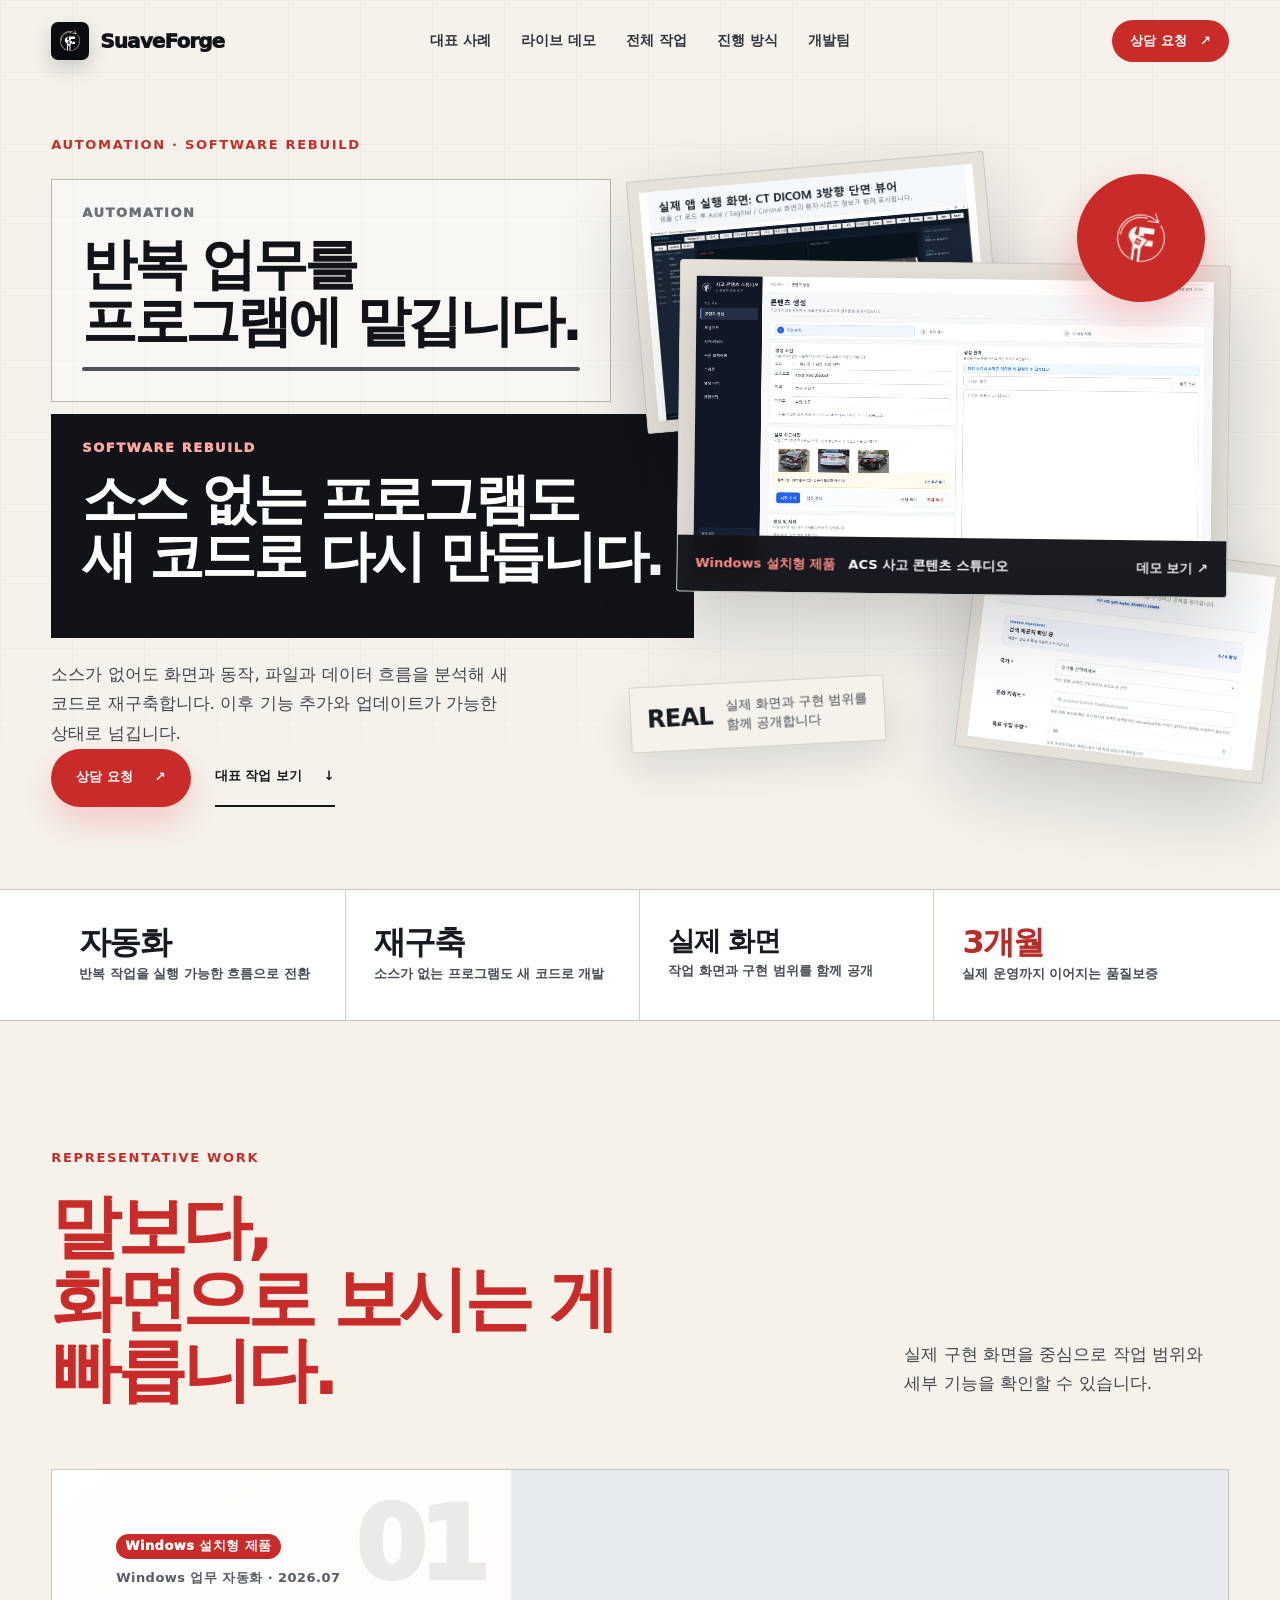
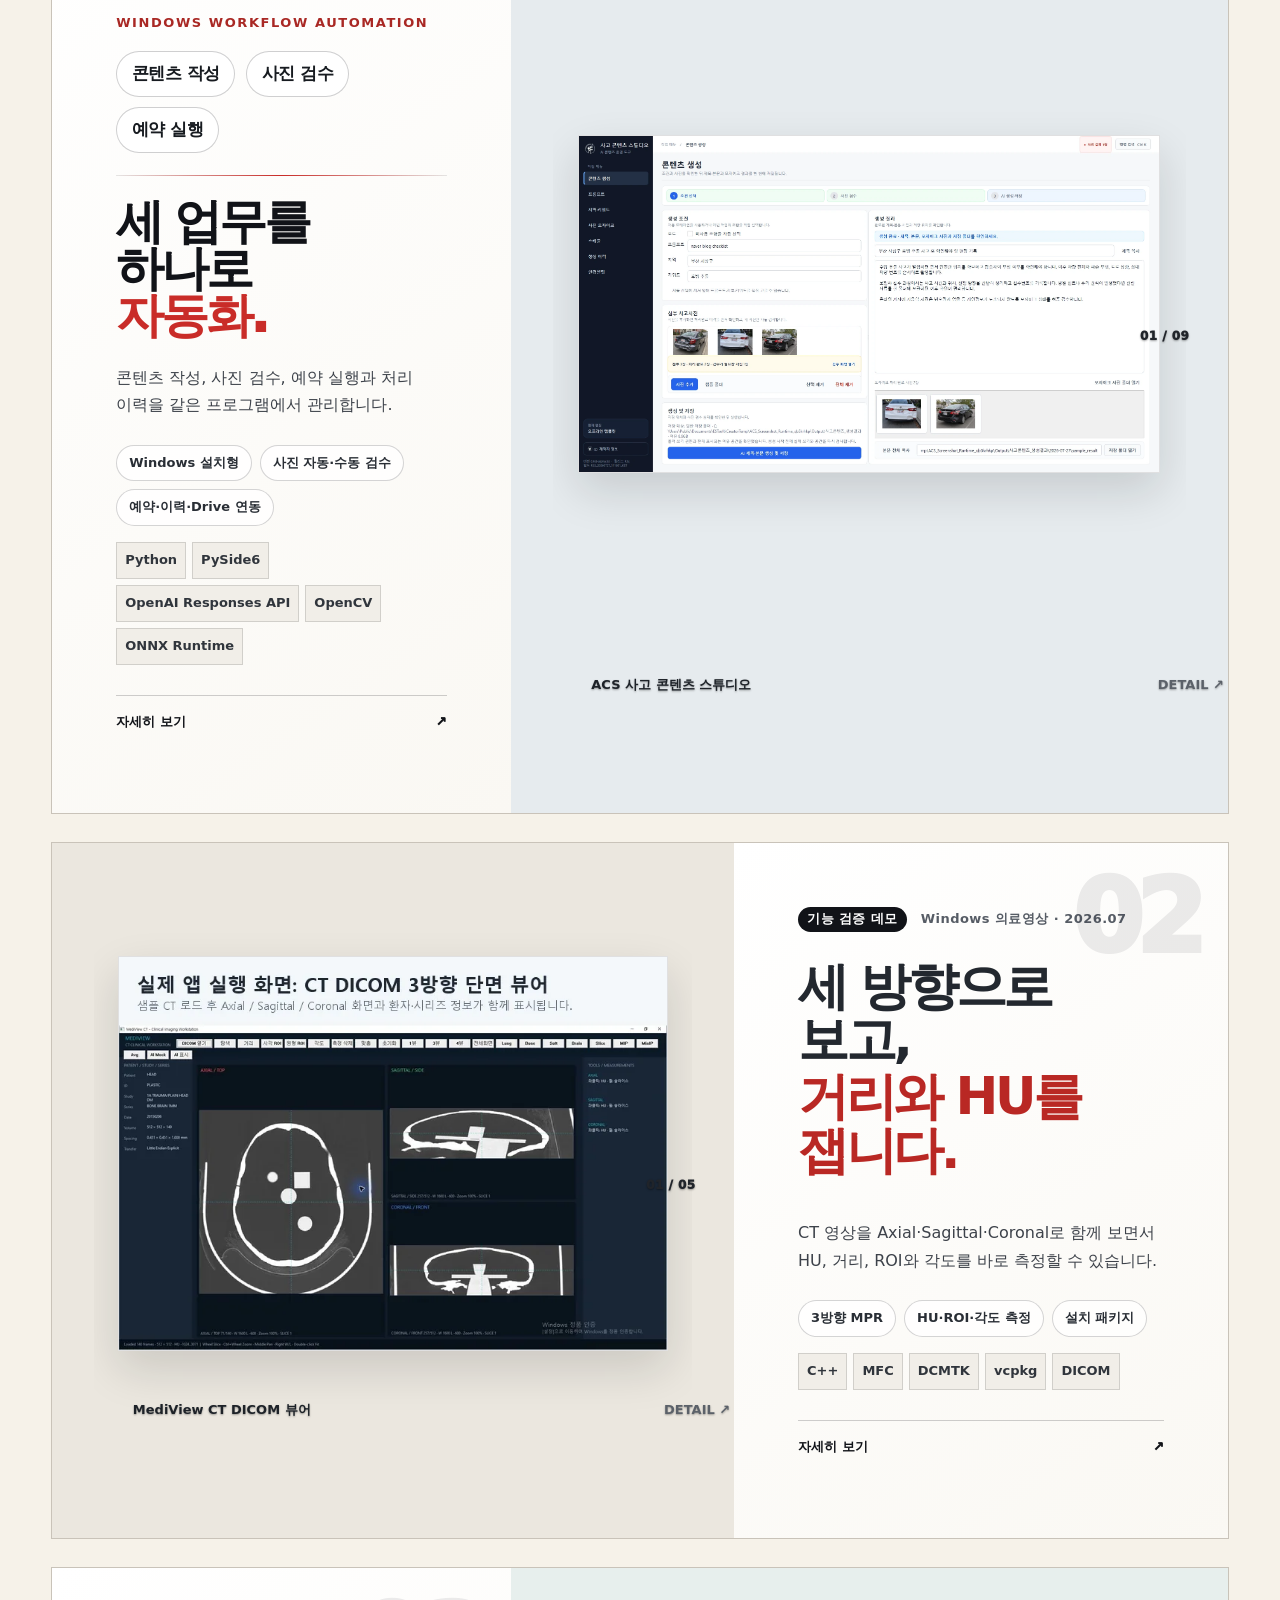
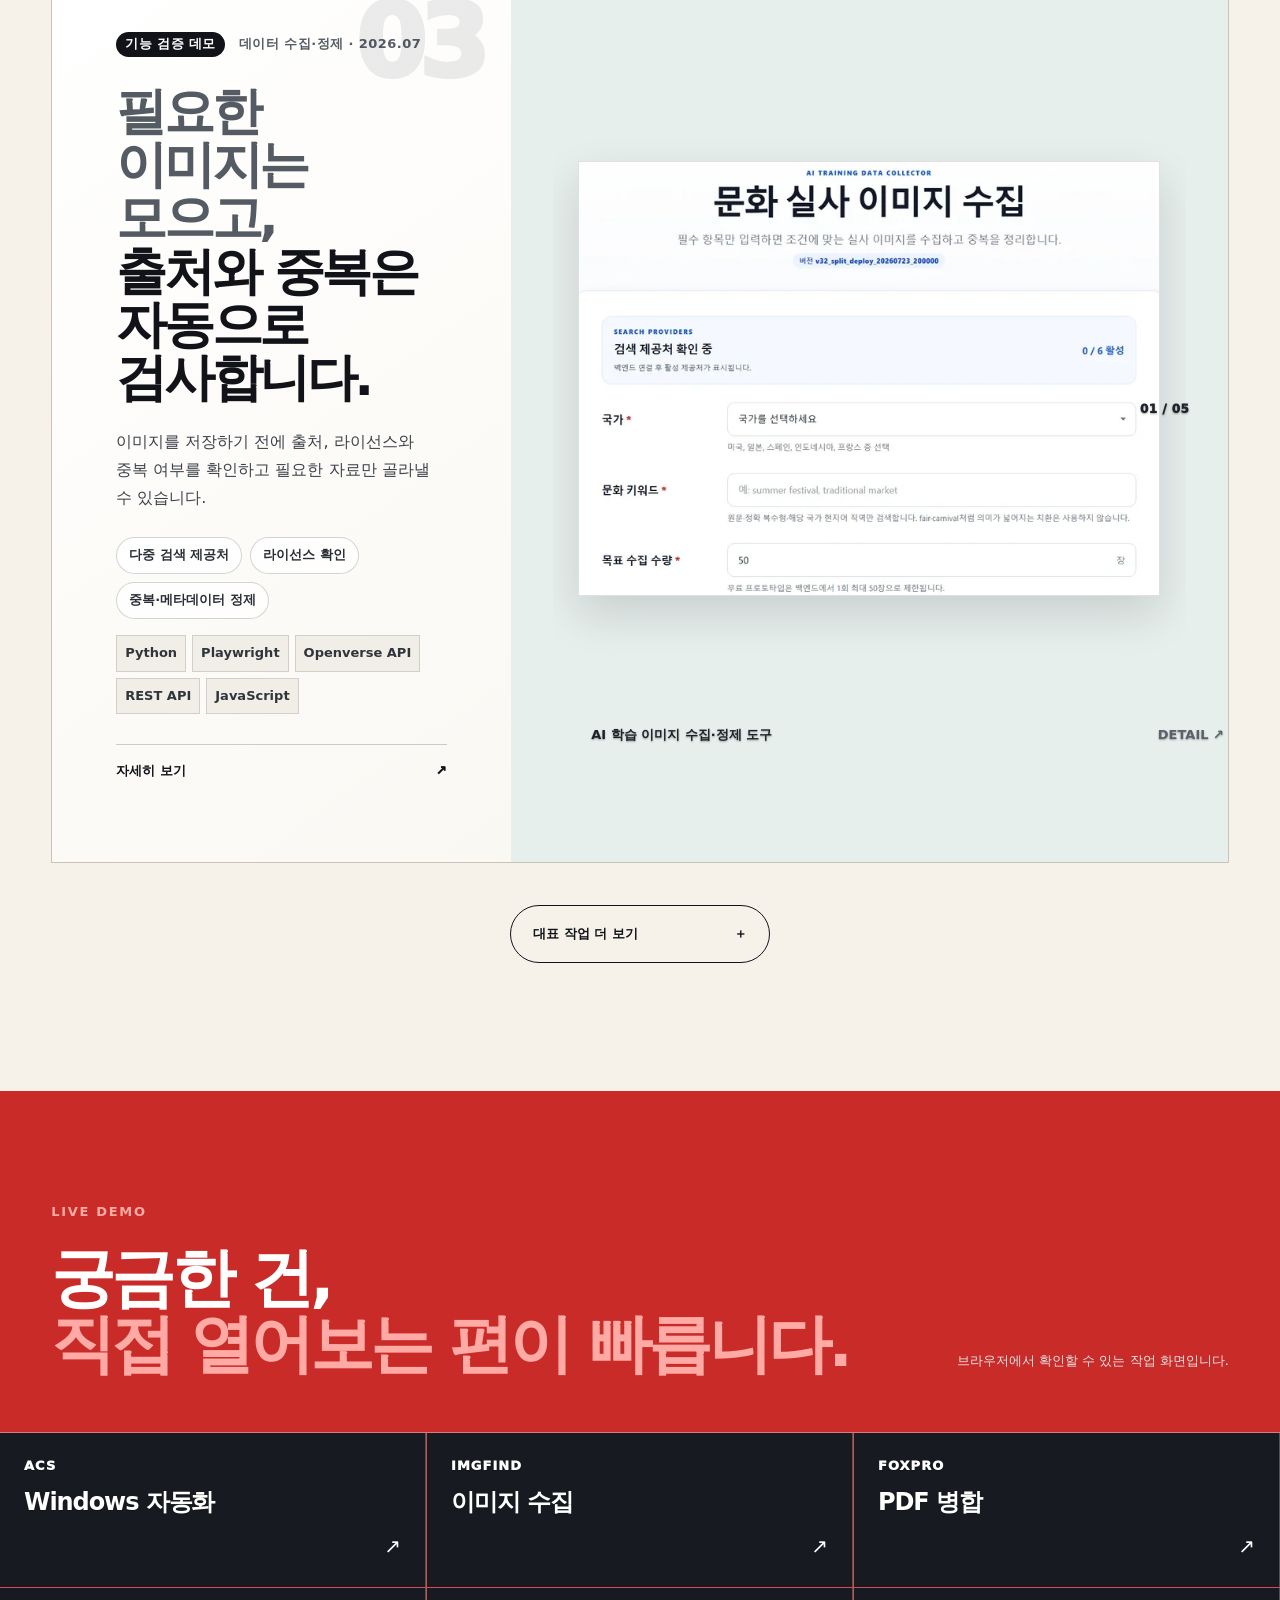
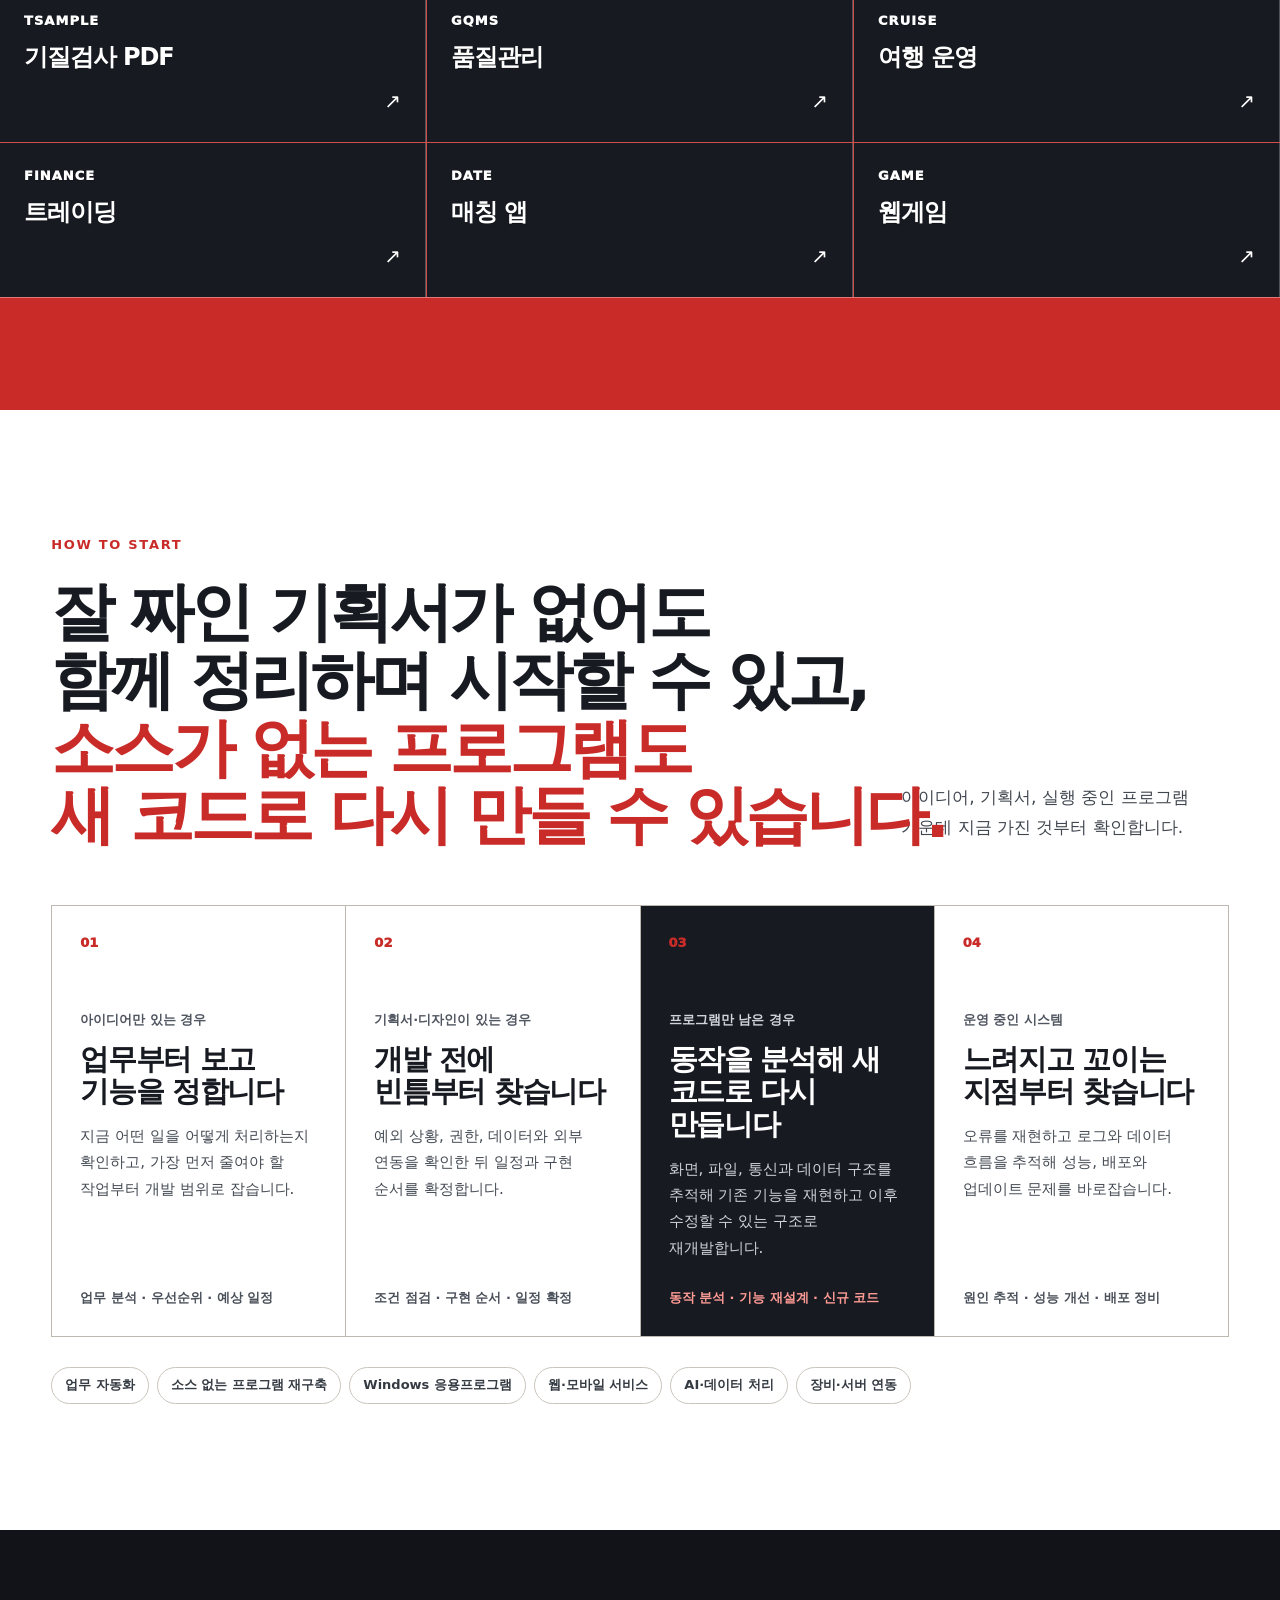
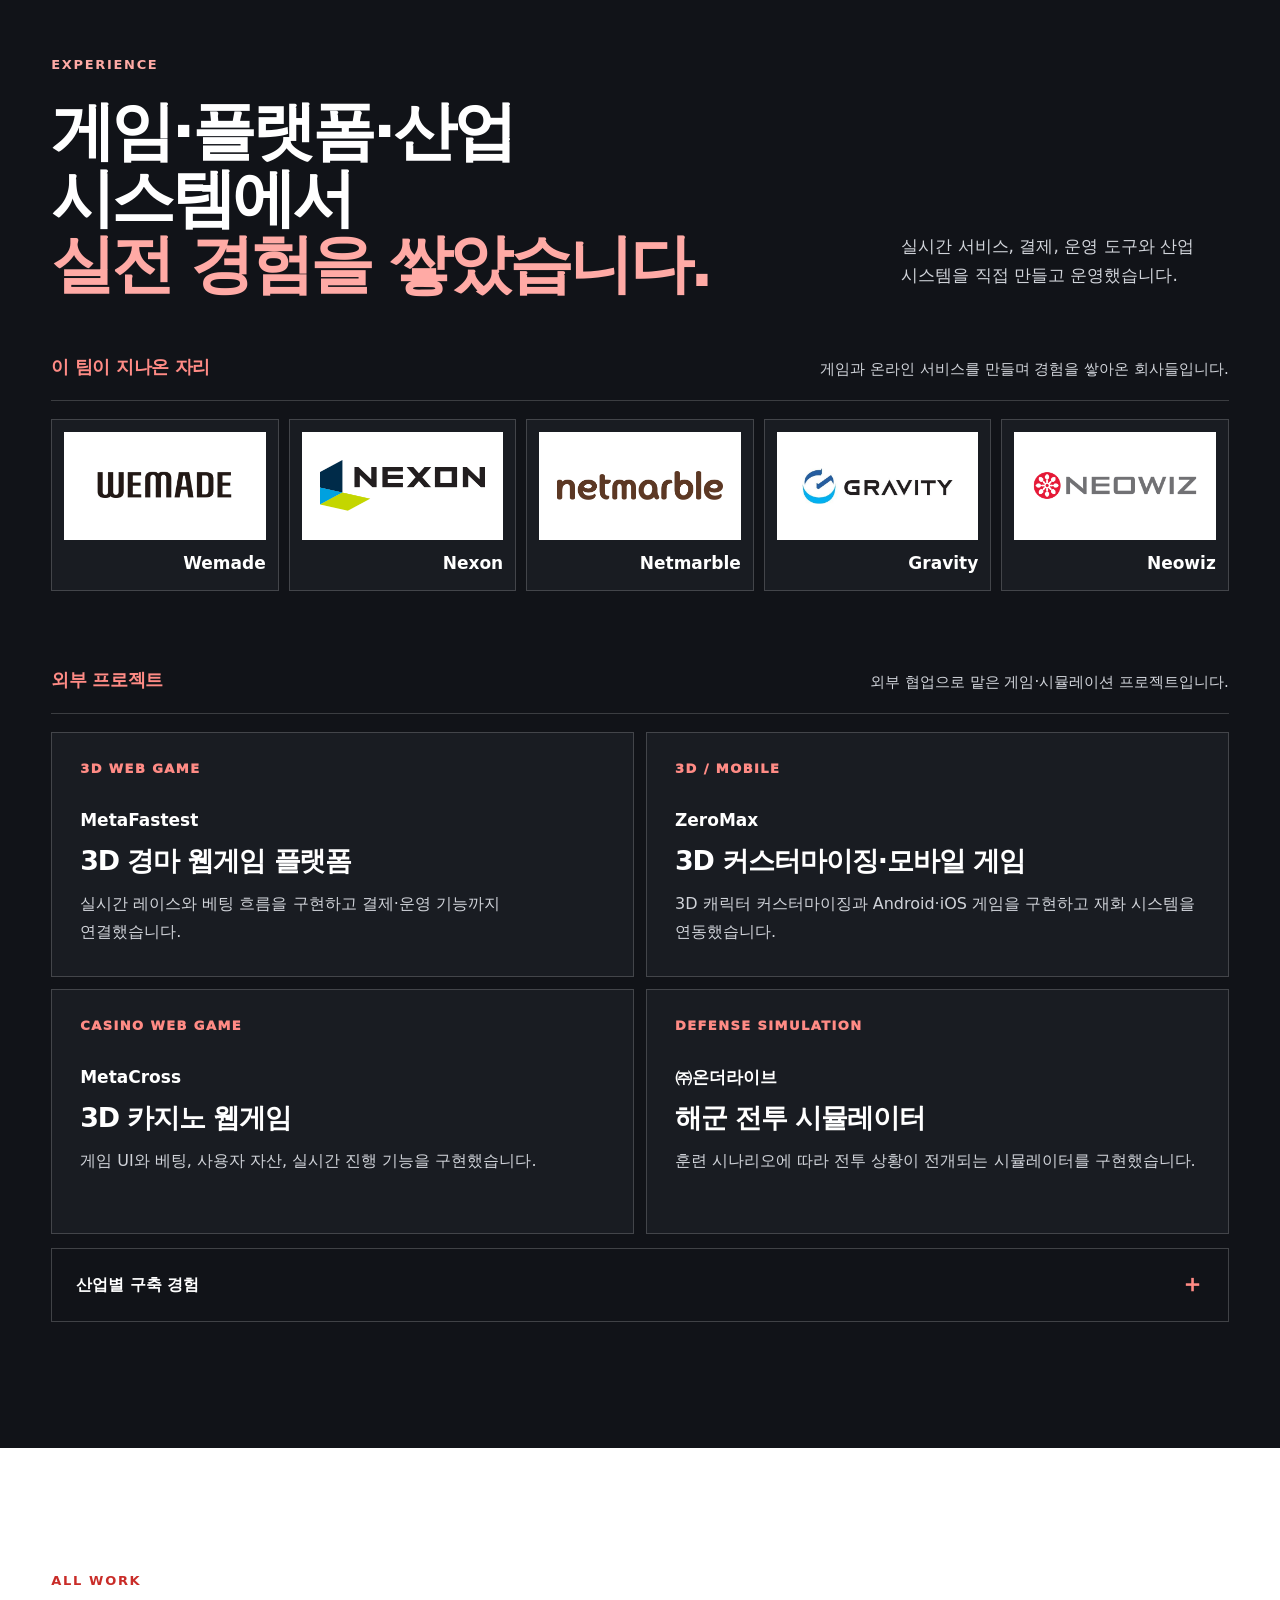
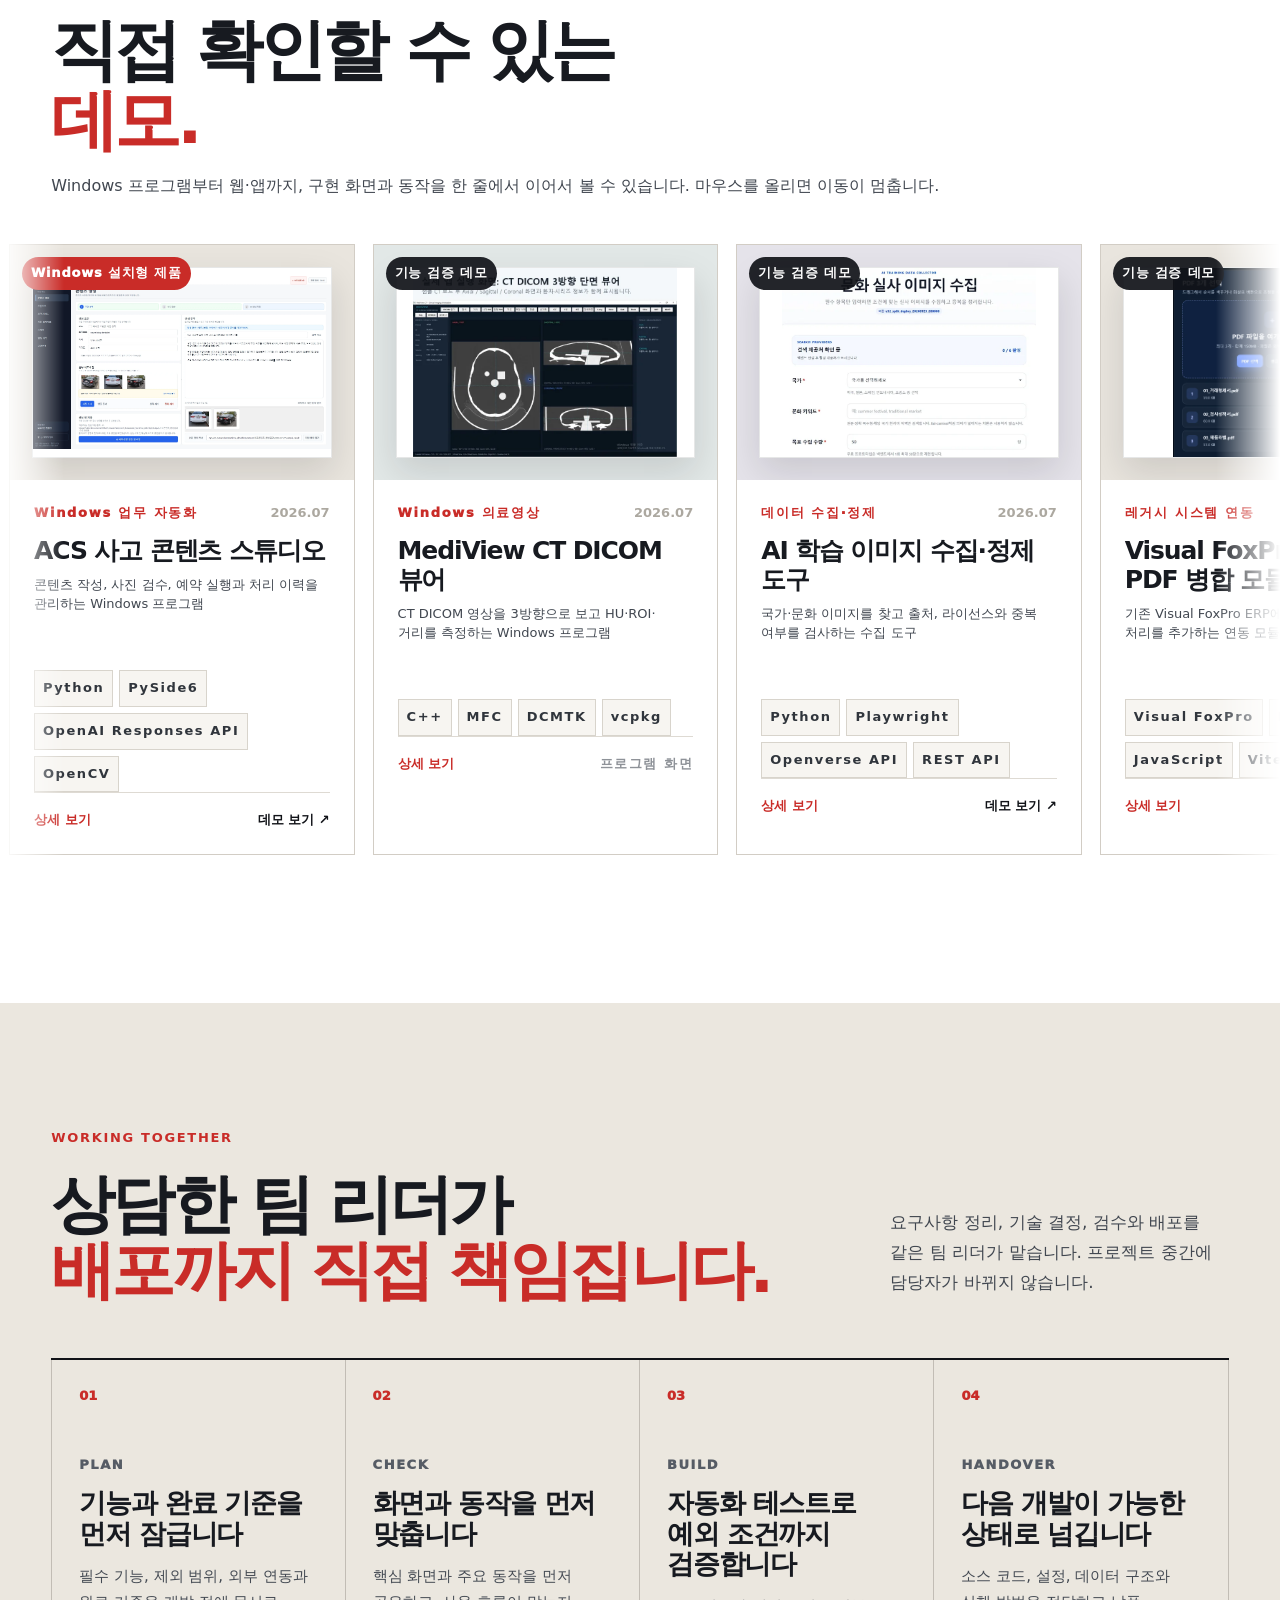
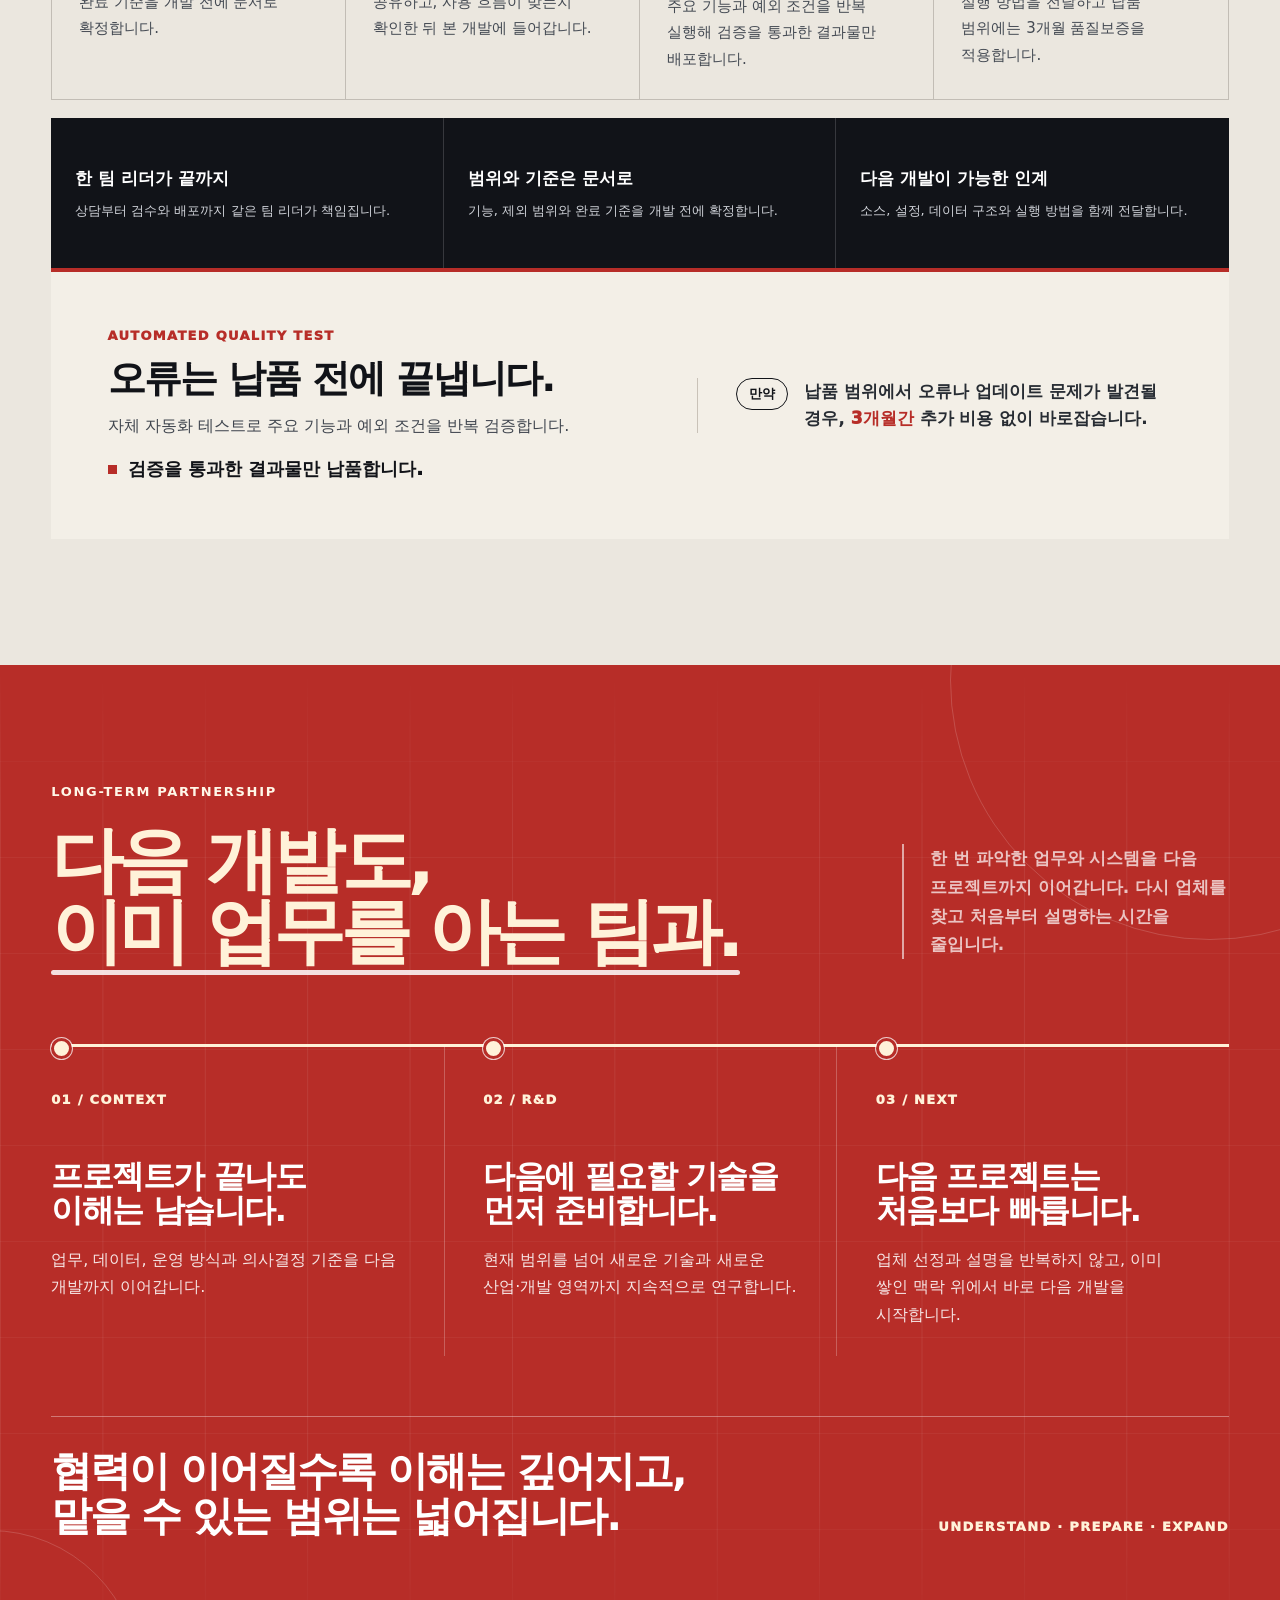
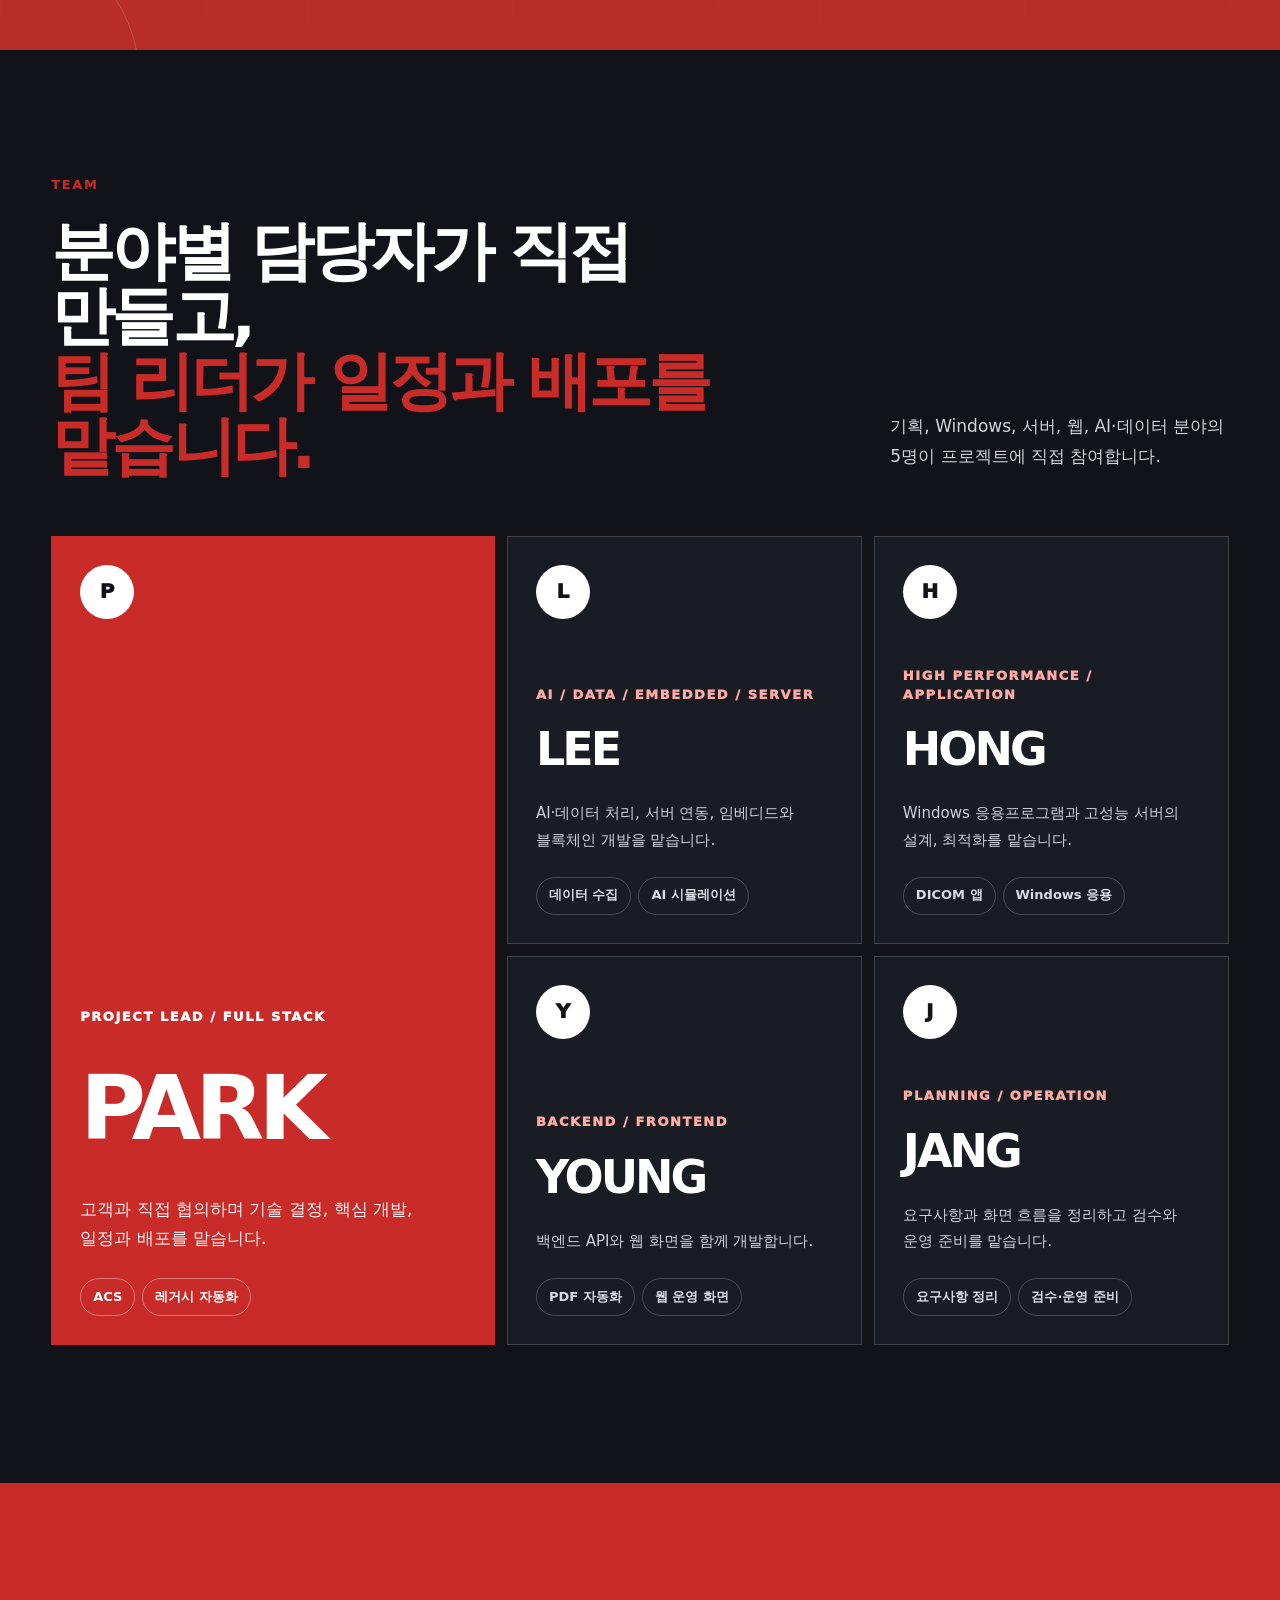
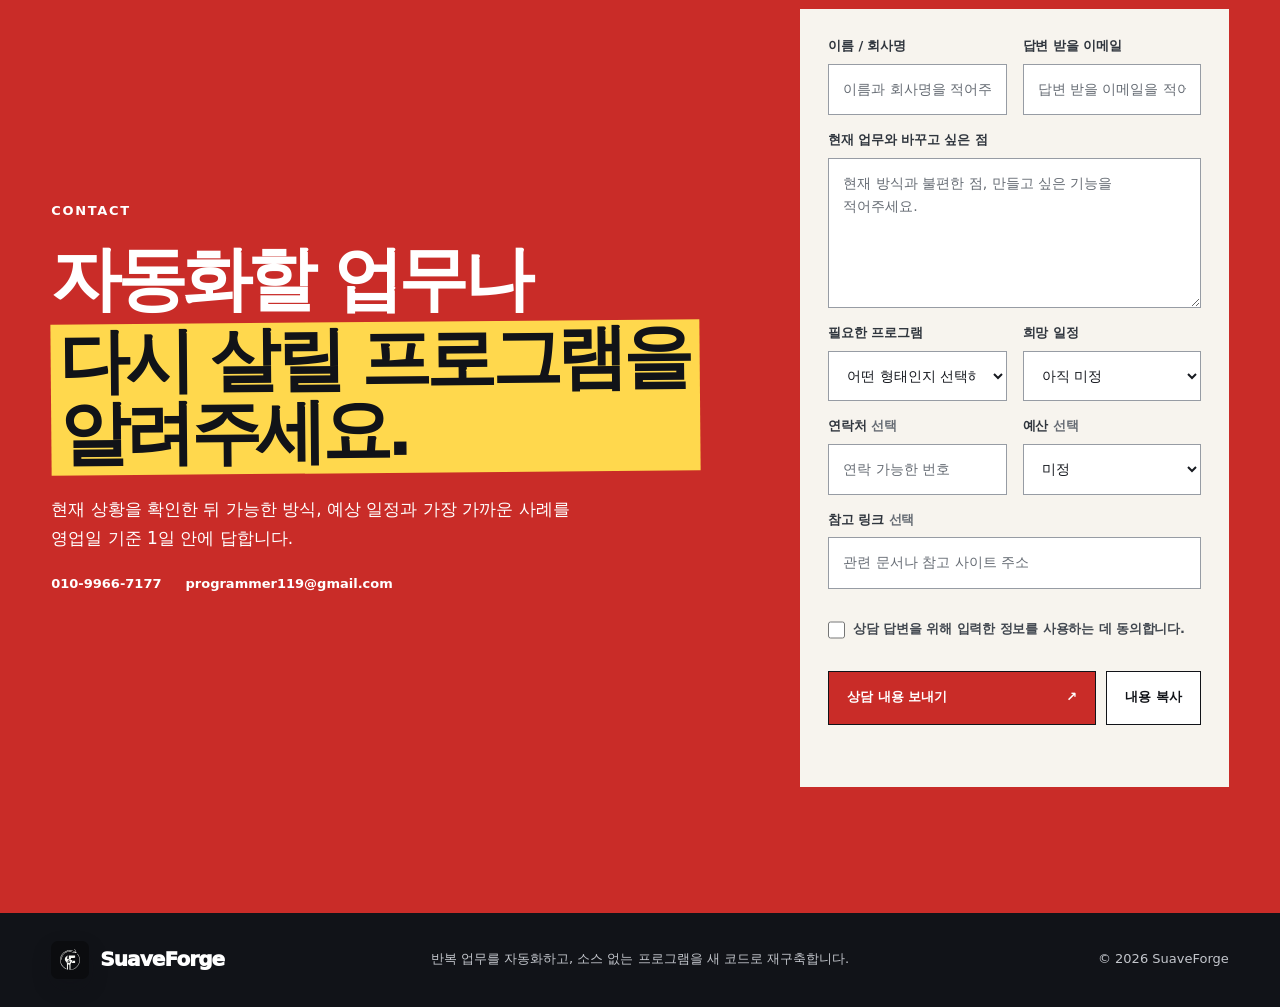
==== commit 2b54e7fc: "Deploy SuaveForge home v7.1" ====
--- a/index.html
+++ b/index.html
@@ -16,8 +16,8 @@
 <meta content="SuaveForge | Software Development Team" property="og:title"/>
 <meta content="반복 업무 자동화와 소스 없는 프로그램 재구축" property="og:description"/>
 <meta content="website" property="og:type"/>
-<link href="assets/logo-motion/suaveforge-logo-motion.css?v=20260728-70" rel="stylesheet"/>
-<link href="styles.css?v=20260728-70" rel="stylesheet"/>
+<link href="assets/logo-motion/suaveforge-logo-motion.css?v=20260728-71" rel="stylesheet"/>
+<link href="styles.css?v=20260728-71" rel="stylesheet"/>
 <script>if(new URLSearchParams(location.search).has("noinfo"))document.documentElement.classList.add("noinfo-mode");</script>
 <script type="application/ld+json">
 {"@context":"https://schema.org","@type":"ProfessionalService","name":"SuaveForge","url":"https://suaveforge.com/","email":"programmer119@gmail.com","telephone":"+82-10-9966-7177","description":"업무 자동화와 소프트웨어 재구축에 강한 5인 개발팀. Windows, 웹·앱, AI·데이터, 서버·장비 연동 개발."}
@@ -52,10 +52,10 @@
 <div aria-hidden="true" class="hero-gridlines"></div>
 <div class="container hero-v6-grid">
 <div class="hero-v6-title reveal">
-<p class="eyebrow">WHAT WE DO</p>
-<h1 class="hero-capability-title">
-<span class="hero-capability hero-capability-automation"><small>AUTOMATION</small><strong>반복 업무를<br/>자동화합니다.</strong></span>
-<span class="hero-capability hero-capability-rebuild"><small>SOFTWARE REBUILD</small><strong>소스가 없어도<br/>새 코드로 다시<br/>만듭니다.</strong></span>
+<p class="eyebrow">AUTOMATION · SOFTWARE REBUILD</p>
+<h1 class="hero-capability-title motion-target motion-focus-relay" data-motion="focus-relay">
+<span class="hero-capability hero-capability-automation"><small>AUTOMATION</small><strong><span class="motion-focus-chunk motion-focus-1-1">반복 업무를</span><br/><span class="motion-focus-chunk motion-focus-1-2">프로그램에 맡깁니다.</span></strong><i aria-hidden="true" class="motion-focus-bar"></i></span>
+<span class="hero-capability hero-capability-rebuild"><small>SOFTWARE REBUILD</small><strong><span class="motion-focus-chunk motion-focus-2-1">소스 없는 프로그램도</span><br/><span class="motion-focus-chunk motion-focus-2-2">새 코드로 다시 만듭니다.</span></strong><i aria-hidden="true" class="motion-focus-bar"></i></span>
 </h1>
 </div>
 <div aria-label="실제 구현 화면" class="hero-showcase hero-showcase-real reveal">
@@ -69,6 +69,7 @@
 <div class="showcase-note"><strong>REAL</strong><span>실제 화면과 구현 범위를<br/>함께 공개합니다</span></div>
 </div>
 <div class="hero-v6-support reveal">
+<p>소스가 없어도 화면과 동작, 파일과 데이터 흐름을 분석해 새 코드로 재구축합니다. 이후 기능 추가와 업데이트가 가능한 상태로 넘깁니다.</p>
 <div class="hero-actions contact-visible">
 <a class="button button-primary" href="#contact">상담 요청 <span>↗</span></a>
 <a class="button button-text" href="#cases">대표 작업 보기 <span>↓</span></a>
@@ -86,14 +87,14 @@
 </section>
 <section class="case-studies case-studies-v6" id="cases">
 <div class="container case-heading reveal">
-<div><p class="eyebrow">REPRESENTATIVE WORK</p><h2>대표 작업은<br/><span class="accent-word">실제 화면부터 공개합니다.</span></h2></div>
-<p>화면과 함께 구현 기능, 사용 기술, 맡은 범위를 확인할 수 있습니다.</p>
+<div><p class="eyebrow">REPRESENTATIVE WORK</p><h2 class="sf-editorial-heading sf-v2-motion" data-v2-motion="editorial"><span>말보다,</span><br/><span class="accent-word">화면으로 보시는 게 빠릅니다.</span></h2></div>
+<p>실제 구현 화면을 중심으로 작업 범위와 세부 기능을 확인할 수 있습니다.</p>
 </div>
 <div class="container case-story-list" data-featured-cases=""></div>
 <div class="container case-more-wrap"><button aria-expanded="false" class="case-more" data-case-more="" type="button">대표 작업 더 보기 <span>＋</span></button></div>
 </section>
 <section aria-labelledby="live-demo-title" class="live-demos" id="demos">
-<div class="container live-demo-head reveal"><div><p class="eyebrow eyebrow-light">LIVE DEMO</p><h2 id="live-demo-title">설명 대신<br/><span class="accent-light">직접 실행해 보세요.</span></h2></div><p>브라우저에서 바로 열리는 공개 데모입니다.</p></div>
+<div class="container live-demo-head reveal"><div><p class="eyebrow eyebrow-light">LIVE DEMO</p><h2 id="live-demo-title">궁금한 건,<br/><span class="accent-light">직접 열어보는 편이 빠릅니다.</span></h2></div><p>브라우저에서 확인할 수 있는 작업 화면입니다.</p></div>
 <div class="live-demo-rail reveal">
 <a href="https://acs.suaveforge.com/" rel="noopener" target="_blank"><span>ACS</span><strong>Windows 자동화</strong><i>↗</i></a>
 <a href="https://imgfind.suaveforge.com/" rel="noopener" target="_blank"><span>IMGFIND</span><strong>이미지 수집</strong><i>↗</i></a>
@@ -108,14 +109,14 @@
 </section>
 <section class="stages" id="services">
 <div class="container stages-heading reveal">
-<div><p class="eyebrow">HOW TO START</p><h2>자료가 없어도 시작할 수 있고,<br/><span class="accent-word">소스가 없어도 다시 만들 수 있습니다.</span></h2></div>
+<div><p class="eyebrow">HOW TO START</p><h2 class="motion-target motion-staged-copy" data-motion="staged-copy"><span class="motion-staged-line motion-staged-line-1">잘 짜인 기획서가 없어도</span><span class="motion-staged-line motion-staged-line-2">함께 정리하며 시작할 수 있고,</span><span class="motion-staged-line motion-staged-line-3 is-accent">소스가 없는 프로그램도</span><span class="motion-staged-line motion-staged-line-4 is-accent">새 코드로 다시 만들 수 있습니다.</span></h2></div>
 <p>아이디어, 기획서, 실행 중인 프로그램 가운데 지금 가진 것부터 확인합니다.</p>
 </div>
 <div class="container stage-grid">
 <article class="stage-card reveal"><span>01</span><small>아이디어만 있는 경우</small><h3>업무부터 보고 기능을 정합니다</h3><p>지금 어떤 일을 어떻게 처리하는지 확인하고, 가장 먼저 줄여야 할 작업부터 개발 범위로 잡습니다.</p><b>업무 분석 · 우선순위 · 예상 일정</b></article>
 <article class="stage-card reveal"><span>02</span><small>기획서·디자인이 있는 경우</small><h3>개발 전에 빈틈부터 찾습니다</h3><p>예외 상황, 권한, 데이터와 외부 연동을 확인한 뒤 일정과 구현 순서를 확정합니다.</p><b>조건 점검 · 구현 순서 · 일정 확정</b></article>
 <article class="stage-card stage-card-rebuild reveal"><span>03</span><small>프로그램만 남은 경우</small><h3>동작을 분석해 새 코드로 다시 만듭니다</h3><p>화면, 파일, 통신과 데이터 구조를 추적해 기존 기능을 재현하고 이후 수정할 수 있는 구조로 재개발합니다.</p><b>동작 분석 · 기능 재설계 · 신규 코드</b></article>
-<article class="stage-card reveal"><span>04</span><small>운영 중인 시스템</small><h3>멈춤과 지연의 원인부터 찾습니다</h3><p>오류를 재현하고 로그와 데이터 흐름을 추적해 성능, 배포와 업데이트 문제를 바로잡습니다.</p><b>원인 추적 · 성능 개선 · 배포 정비</b></article>
+<article class="stage-card reveal"><span>04</span><small>운영 중인 시스템</small><h3>느려지고 꼬이는 지점부터 찾습니다</h3><p>오류를 재현하고 로그와 데이터 흐름을 추적해 성능, 배포와 업데이트 문제를 바로잡습니다.</p><b>원인 추적 · 성능 개선 · 배포 정비</b></article>
 </div>
 <div aria-label="제공 가능한 개발 분야" class="container service-tags reveal"><span>업무 자동화</span><span>소스 없는 프로그램 재구축</span><span>Windows 응용프로그램</span><span>웹·모바일 서비스</span><span>AI·데이터 처리</span><span>장비·서버 연동</span></div>
 </section>
@@ -124,11 +125,10 @@
 <div><p class="eyebrow eyebrow-light">EXPERIENCE</p><h2>게임·플랫폼·산업 시스템에서<br/><span class="accent-light">실전 경험을 쌓았습니다.</span></h2></div>
 <p>실시간 서비스, 결제, 운영 도구와 산업 시스템을 직접 만들고 운영했습니다.</p>
 </div>
-
 <div class="container experience-block experience-companies reveal">
 <div class="experience-block-head">
-<p class="experience-label">경험이 쌓인 곳</p>
-<p>게임과 온라인 서비스를 만들며 실전 감각을 쌓아온 곳들입니다.</p>
+<p class="experience-label">이 팀이 지나온 자리</p>
+<p>게임과 온라인 서비스를 만들며 경험을 쌓아온 회사들입니다.</p>
 </div>
 <div aria-label="구성원 경력 회사" class="logo-rail company-logo-rail">
 <article class="company-logo-card"><div class="company-logo-surface"><img alt="Wemade 로고" decoding="async" loading="eager" src="assets/company-logos/wemade.png"/></div><strong>Wemade</strong></article>
@@ -138,7 +138,6 @@
 <article class="company-logo-card"><div class="company-logo-surface"><img alt="Neowiz 로고" decoding="async" loading="eager" src="assets/company-logos/neowiz.png"/></div><strong>Neowiz</strong></article>
 </div>
 </div>
-
 <div class="container experience-block experience-projects reveal">
 <div class="experience-block-head">
 <p class="experience-label">외부 프로젝트</p>
@@ -151,7 +150,6 @@
 <article><small>DEFENSE SIMULATION</small><span class="collab-company">㈜온더라이브</span><h3>해군 전투 시뮬레이터</h3><p>훈련 시나리오에 따라 전투 상황이 전개되는 시뮬레이터를 구현했습니다.</p></article>
 </div>
 </div>
-
 <details class="container more-experience experience-fields reveal">
 <summary><span>산업별 구축 경험</span><i aria-hidden="true">＋</i></summary>
 <div class="experience-field-list"><b>코인·주식 트레이딩 시스템</b><b>IoT 설비 운영 관리</b><b>키오스크·카드 결제</b><b>크루즈 여행사 제휴 시스템</b><b>실시간 PVP 웹게임</b><b>공공·지역 콘텐츠</b></div>
@@ -159,8 +157,8 @@
 </section>
 <section class="portfolio portfolio-v6" id="portfolio">
 <div class="container portfolio-head reveal">
-<div><p class="eyebrow">ALL WORK</p><h2>Windows부터 웹·앱까지<br/><span class="accent-word">만든 결과를 한곳에 모았습니다.</span></h2></div>
-<p>각 작업을 열면 실제 화면과 구현 기능, 사용 기술과 담당 범위를 확인할 수 있습니다.</p>
+<div><p class="eyebrow">ALL WORK</p><h2>직접 확인할 수 있는<br/><span class="accent-word">데모.</span></h2></div>
+<p>Windows 프로그램부터 웹·앱까지, 구현 화면과 동작을 한 줄에서 이어서 볼 수 있습니다. 마우스를 올리면 이동이 멈춥니다.</p>
 </div>
 <div class="container portfolio-grid" data-portfolio-track=""></div>
 <div class="container portfolio-more-wrap"><button aria-expanded="false" class="portfolio-more" data-portfolio-more="" type="button">더 많은 작업 보기 <span>＋</span></button></div>
@@ -188,8 +186,8 @@
 </dialog>
 <section class="delivery-system" id="process">
 <div class="container delivery-system-head reveal">
-<div><p class="eyebrow">WORKING TOGETHER</p><h2>처음 이야기한 사람이<br/><span class="accent-word">마지막 배포까지 맡습니다.</span></h2></div>
-<p>PARK가 요구사항 정리부터 기술 결정, 검수와 배포까지 직접 맡습니다. 프로젝트 중간에 담당자가 바뀌지 않습니다.</p>
+<div><p class="eyebrow">WORKING TOGETHER</p><h2>상담한 팀 리더가<br/><span class="accent-word">배포까지 직접 책임집니다.</span></h2></div>
+<p>요구사항 정리, 기술 결정, 검수와 배포를 같은 팀 리더가 맡습니다. 프로젝트 중간에 담당자가 바뀌지 않습니다.</p>
 </div>
 <div class="container process-compact reveal">
 <article><span>01</span><small>PLAN</small><h3>기능과 완료 기준을 먼저 잠급니다</h3><p>필수 기능, 제외 범위, 외부 연동과 완료 기준을 개발 전에 문서로 확정합니다.</p></article>
@@ -198,7 +196,7 @@
 <article><span>04</span><small>HANDOVER</small><h3>다음 개발이 가능한 상태로 넘깁니다</h3><p>소스 코드, 설정, 데이터 구조와 실행 방법을 전달하고 납품 범위에는 3개월 품질보증을 적용합니다.</p></article>
 </div>
 <div class="container responsibility-bar reveal">
-<article><strong>한 사람과 끝까지</strong><span>처음 상담한 PARK가 마지막 배포까지 맡습니다.</span></article>
+<article><strong>한 팀 리더가 끝까지</strong><span>상담부터 검수와 배포까지 같은 팀 리더가 책임집니다.</span></article>
 <article><strong>범위와 기준은 문서로</strong><span>기능, 제외 범위와 완료 기준을 개발 전에 확정합니다.</span></article>
 <article><strong>다음 개발이 가능한 인계</strong><span>소스, 설정, 데이터 구조와 실행 방법을 함께 전달합니다.</span></article>
 </div>
@@ -215,16 +213,15 @@
 </div>
 </article>
 </section>
-
 <section class="partnership" id="partnership">
 <div aria-hidden="true" class="partnership-orbit partnership-orbit-one"></div>
 <div aria-hidden="true" class="partnership-orbit partnership-orbit-two"></div>
-<div class="container partnership-heading reveal">
+<div class="container partnership-heading reveal motion-target motion-context-core" data-motion="context-core">
 <div>
 <p class="eyebrow partnership-eyebrow">LONG-TERM PARTNERSHIP</p>
-<h2>필요할 때,<br/><span>다시 설명하지 않아도 되는 개발팀.</span></h2>
-</div>
-<p class="partnership-belief">SuaveForge가 가장 가치 있게 보는 협업은, 서로를 이해한 상태에서 다음 프로젝트까지 이어지는 관계입니다.</p>
+<h2><span class="motion-context-lead">다음 개발도,</span><br/><span class="motion-context-coreline">이미 업무를 아는 팀과.</span></h2>
+</div>
+<p class="partnership-belief motion-context-copy">한 번 파악한 업무와 시스템을 다음 프로젝트까지 이어갑니다. 다시 업체를 찾고 처음부터 설명하는 시간을 줄입니다.</p>
 </div>
 <div class="container partnership-track reveal">
 <article>
@@ -249,7 +246,7 @@
 </div>
 </section>
 <section class="team team-five team-v6" id="team">
-<div class="container team-heading reveal"><div><p class="eyebrow">TEAM</p><h2>분야별 담당자가 직접 만들고,<br/><span class="accent-word">PARK가 일정과 배포를 맡습니다.</span></h2></div><p>기획, Windows, 서버, 웹, AI·데이터 분야의 5명이 프로젝트에 직접 참여합니다.</p></div>
+<div class="container team-heading reveal"><div><p class="eyebrow">TEAM</p><h2>분야별 담당자가 직접 만들고,<br/><span class="accent-word">팀 리더가 일정과 배포를 맡습니다.</span></h2></div><p>기획, Windows, 서버, 웹, AI·데이터 분야의 5명이 프로젝트에 직접 참여합니다.</p></div>
 <div class="container team-roster team-roster-v6">
 <article class="member member-lead reveal"><div class="team-avatar">P</div><span>PROJECT LEAD / FULL STACK</span><h3>PARK</h3><p>고객과 직접 협의하며 기술 결정, 핵심 개발, 일정과 배포를 맡습니다.</p><div class="member-links"><button data-open-project="acs" type="button">ACS</button><button data-open-project="foxpro" type="button">레거시 자동화</button></div></article>
 <article class="member reveal"><div class="team-avatar">L</div><span>AI / DATA / EMBEDDED / SERVER</span><h3>LEE</h3><p>AI·데이터 처리, 서버 연동, 임베디드와 블록체인 개발을 맡습니다.</p><div class="member-links"><button data-open-project="imgfind" type="button">데이터 수집</button><button data-open-project="farm" type="button">AI 시뮬레이션</button></div></article>
@@ -284,9 +281,9 @@
 </section>
 </main>
 <footer class="site-footer"><div class="container footer-grid"><a class="brand footer-brand" href="#top"><span class="suaveforge-logo-motion brand-logo" data-static-logo="" data-svg-src="assets/logo-motion/suaveforge-logo-motion.svg"><span class="logo-shell"></span></span><span class="brand-word">SuaveForge</span></a><p>반복 업무를 자동화하고, 소스 없는 프로그램을 새 코드로 재구축합니다.</p><p>© <span data-year=""></span> SuaveForge</p></div></footer>
-<script src="data/projects.js?v=20260728-70"></script>
-<script src="config.js?v=20260728-70"></script>
-<script src="assets/logo-motion/suaveforge-logo-motion.js?v=20260728-70"></script>
-<script src="app.js?v=20260728-70"></script>
+<script src="data/projects.js?v=20260728-71"></script>
+<script src="config.js?v=20260728-71"></script>
+<script src="assets/logo-motion/suaveforge-logo-motion.js?v=20260728-71"></script>
+<script src="app.js?v=20260728-71"></script><script src="motion.js?v=20260728-71"></script>
 </body>
 </html>
--- a/styles.css
+++ b/styles.css
@@ -2419,3 +2419,715 @@
     font-size: 14px;
   }
 }
+
+
+/* v7.1 selected long-copy motion systems */
+/* ======================================================================
+   SuaveForge long-copy motion preview
+   Selected systems: Focus Relay / Semantic Assembly / Context to Core
+   Motion explains hierarchy; it never blocks reading or scroll.
+   ====================================================================== */
+:root{
+  --motion-ease:cubic-bezier(.22,1,.36,1);
+  --motion-red:#c92c28;
+}
+.motion-target{isolation:isolate}
+
+/* 01. Focus Relay — all words remain legible; attention moves through them. */
+.motion-focus-relay .motion-focus-chunk{
+  display:inline-block;
+  opacity:.34;
+  transform:translateY(.12em);
+  filter:blur(.65px);
+  transition:none;
+  will-change:transform,opacity,filter;
+}
+.motion-focus-relay .hero-capability{overflow:hidden}
+.motion-focus-bar{
+  display:block;
+  width:0;
+  height:4px;
+  margin-top:18px;
+  border-radius:99px;
+  background:currentColor;
+  opacity:.72;
+}
+.motion-focus-relay.motion-play .motion-focus-1-1{animation:sfFocusChunk .72s var(--motion-ease) .06s both}
+.motion-focus-relay.motion-play .motion-focus-1-2{animation:sfFocusChunk .72s var(--motion-ease) .22s both}
+.motion-focus-relay.motion-play .hero-capability-automation .motion-focus-bar{animation:sfFocusBar .82s var(--motion-ease) .28s both}
+.motion-focus-relay.motion-play .motion-focus-2-1{animation:sfFocusChunk .72s var(--motion-ease) .46s both}
+.motion-focus-relay.motion-play .motion-focus-2-2{animation:sfFocusChunk .72s var(--motion-ease) .62s both}
+.motion-focus-relay.motion-play .hero-capability-rebuild .motion-focus-bar{animation:sfFocusBar .82s var(--motion-ease) .68s both}
+
+/* 02. Semantic Assembly — replaces the overlong ACS headline with meaning blocks. */
+.case-semantic-assembly{
+  min-height:230px;
+  display:flex;
+  flex-direction:column;
+  justify-content:center;
+  gap:22px;
+  max-width:680px!important;
+}
+.case-semantic-assembly .semantic-label{
+  display:block;
+  color:#ffaaa5;
+  font-size:13px;
+  font-weight:900;
+  letter-spacing:.12em;
+  text-transform:uppercase;
+}
+.semantic-terms{
+  position:relative;
+  display:flex;
+  flex-wrap:wrap;
+  gap:10px;
+  align-items:center;
+  min-height:54px;
+}
+.semantic-term{
+  display:inline-flex;
+  align-items:center;
+  min-height:46px;
+  padding:0 15px;
+  border:1px solid rgba(255,255,255,.25);
+  border-radius:999px;
+  color:#fff;
+  font-size:clamp(16px,1.35vw,21px);
+  font-weight:900;
+  letter-spacing:-.035em;
+  opacity:.18;
+  filter:blur(2px);
+  will-change:transform,opacity,filter;
+}
+.semantic-term:nth-child(1){transform:translateX(105px) scale(.86)}
+.semantic-term:nth-child(2){transform:scale(.86)}
+.semantic-term:nth-child(3){transform:translateX(-105px) scale(.86)}
+.semantic-join{
+  height:1px;
+  width:0;
+  background:linear-gradient(90deg,rgba(255,255,255,.12),#ffaaa5 50%,rgba(255,255,255,.12));
+}
+.semantic-core{
+  display:block;
+  font-size:clamp(36px,3.75vw,60px);
+  line-height:.98;
+  letter-spacing:-.065em;
+  font-weight:950;
+  opacity:0;
+  transform:translateY(18px) scale(.97);
+  filter:blur(4px);
+}
+.semantic-core > span,.semantic-core > em{display:block}.semantic-core em{font-style:normal;color:#ff6f68}
+.case-semantic-assembly.motion-play .semantic-term:nth-child(1){animation:sfSemanticToken .82s var(--motion-ease) .05s both}
+.case-semantic-assembly.motion-play .semantic-term:nth-child(2){animation:sfSemanticToken .82s var(--motion-ease) .18s both}
+.case-semantic-assembly.motion-play .semantic-term:nth-child(3){animation:sfSemanticToken .82s var(--motion-ease) .31s both}
+.case-semantic-assembly.motion-play .semantic-join{animation:sfSemanticLine .9s var(--motion-ease) .52s both}
+.case-semantic-assembly.motion-play .semantic-core{animation:sfSemanticCore .86s var(--motion-ease) .68s both}
+
+/* 03. Staged copy — one sentence, four readable beats. */
+.motion-staged-copy{
+  display:grid;
+  gap:.02em;
+  text-wrap:balance;
+}
+.motion-staged-line{
+  display:block;
+  width:max-content;
+  max-width:100%;
+  opacity:.26;
+  transform:translateY(.28em);
+  filter:blur(1px);
+}
+.motion-staged-line.is-accent{color:var(--motion-red)}
+.motion-staged-copy.motion-play .motion-staged-line-1{animation:sfStageLine .7s var(--motion-ease) .04s both}
+.motion-staged-copy.motion-play .motion-staged-line-2{animation:sfStageLine .7s var(--motion-ease) .18s both}
+.motion-staged-copy.motion-play .motion-staged-line-3{animation:sfStageLine .7s var(--motion-ease) .36s both}
+.motion-staged-copy.motion-play .motion-staged-line-4{animation:sfStageLine .7s var(--motion-ease) .52s both}
+
+/* 04. Context to Core — explanation arrives, then the memorable conclusion takes over. */
+.motion-context-core .motion-context-copy{
+  opacity:.28;
+  transform:translateY(15px);
+  filter:blur(1px);
+}
+.motion-context-lead,
+.motion-context-coreline{display:inline-block}
+.motion-context-lead{opacity:.3;transform:translateY(.22em)}
+.motion-context-coreline{
+  opacity:0;
+  transform:translateY(.25em) scale(.96);
+  filter:blur(4px);
+  color:#fff;
+  position:relative;
+}
+.motion-context-coreline::after{
+  content:"";
+  position:absolute;
+  left:0;right:0;bottom:-.12em;
+  height:.075em;
+  border-radius:99px;
+  background:#fff;
+  transform:scaleX(0);
+  transform-origin:left;
+  opacity:.85;
+}
+.motion-context-core.motion-play .motion-context-copy{animation:sfContextIn .7s var(--motion-ease) .02s both, sfContextSettle .55s ease .72s forwards}
+.motion-context-core.motion-play .motion-context-lead{animation:sfStageLine .68s var(--motion-ease) .42s both}
+.motion-context-core.motion-play .motion-context-coreline{animation:sfContextCore .92s var(--motion-ease) .66s both}
+.motion-context-core.motion-play .motion-context-coreline::after{animation:sfContextUnderline .9s var(--motion-ease) 1.02s both}
+
+
+@keyframes sfFocusChunk{
+  0%{opacity:.34;transform:translateY(.12em);filter:blur(.65px)}
+  55%{opacity:1;transform:translateY(0);filter:blur(0)}
+  100%{opacity:1;transform:translateY(0);filter:blur(0)}
+}
+@keyframes sfFocusBar{from{width:0}to{width:100%}}
+@keyframes sfSemanticToken{from{opacity:.18;filter:blur(2px)}to{opacity:1;transform:translateX(0) scale(1);filter:blur(0)}}
+@keyframes sfSemanticLine{from{width:0}to{width:100%}}
+@keyframes sfSemanticCore{from{opacity:0;transform:translateY(18px) scale(.97);filter:blur(4px)}to{opacity:1;transform:translateY(0) scale(1);filter:blur(0)}}
+@keyframes sfStageLine{from{opacity:.26;transform:translateY(.28em);filter:blur(1px)}to{opacity:1;transform:translateY(0);filter:blur(0)}}
+@keyframes sfContextIn{from{opacity:.1;transform:translateY(15px);filter:blur(1px)}to{opacity:1;transform:translateY(0);filter:blur(0)}}
+@keyframes sfContextSettle{to{opacity:.72}}
+@keyframes sfContextCore{from{opacity:0;transform:translateY(.25em) scale(.96);filter:blur(4px)}to{opacity:1;transform:translateY(0) scale(1);filter:blur(0)}}
+@keyframes sfContextUnderline{from{transform:scaleX(0)}to{transform:scaleX(1)}}
+
+@media(max-width:760px){
+  .motion-focus-bar{height:3px;margin-top:13px}
+  .case-semantic-assembly{min-height:0;gap:16px}
+  .semantic-terms{gap:7px;min-height:0}
+  .semantic-term{min-height:39px;padding:0 11px;font-size:14px}
+  .semantic-term:nth-child(1){transform:translateX(65px) scale(.88)}
+  .semantic-term:nth-child(3){transform:translateX(-65px) scale(.88)}
+  .semantic-core{font-size:36px;line-height:1.02}
+  .motion-staged-line{width:auto}
+}
+
+@media(prefers-reduced-motion:reduce){
+  .motion-focus-chunk,.semantic-term,.semantic-core,.motion-staged-line,.motion-context-copy,.motion-context-lead,.motion-context-coreline{
+    opacity:1!important;transform:none!important;filter:none!important;animation:none!important
+  }
+  .motion-focus-bar,.semantic-join,.motion-context-coreline::after{width:100%!important;transform:none!important;animation:none!important}
+}
+
+
+/* v7.1 representative galleries and all-work rail */
+
+:root{
+  --sf-v2-ease:cubic-bezier(.16,1,.3,1);
+  --sf-v2-red:#c92c28;
+}
+
+/* Human copy reveal: two semantic beats, not a wall of type. */
+.sf-editorial-heading{overflow:visible}
+.sf-editorial-heading > span{
+  display:inline-block;
+  opacity:.18;
+  transform:translateY(.7em);
+  filter:blur(4px);
+}
+.sf-editorial-heading.sf-v2-play > span:first-child{
+  animation:sfV2Editorial .78s var(--sf-v2-ease) .04s both;
+}
+.sf-editorial-heading.sf-v2-play > span:last-child{
+  animation:sfV2Editorial .92s var(--sf-v2-ease) .18s both;
+}
+
+/* Representative work: actual image sequence with controlled cross-fade. */
+.case-story-media{
+  isolation:isolate;
+}
+.case-hover-gallery{
+  position:relative;
+  align-self:stretch;
+  min-height:0;
+  display:grid;
+  place-items:center;
+  overflow:hidden;
+}
+.case-hover-gallery img{
+  grid-area:1/1;
+  width:100%;
+  height:100%;
+  max-height:520px;
+  object-fit:contain;
+  object-position:center;
+  border:1px solid rgba(17,19,24,.13);
+  background:#fff;
+  box-shadow:0 24px 60px rgba(17,19,24,.18);
+  opacity:0;
+  transform:translate3d(2.2%,0,0) scale(1.012);
+  filter:saturate(.94);
+  transition:
+    opacity .62s cubic-bezier(.22,.61,.36,1),
+    transform .82s var(--sf-v2-ease),
+    filter .62s ease;
+  will-change:opacity,transform;
+}
+.case-hover-gallery img.is-active{
+  opacity:1;
+  transform:translate3d(0,0,0) scale(1);
+  filter:saturate(1);
+}
+.case-gallery-meter{
+  position:absolute;
+  z-index:4;
+  left:clamp(24px,3.3vw,48px);
+  right:clamp(24px,3.3vw,48px);
+  top:clamp(18px,2.2vw,30px);
+  display:grid;
+  grid-template-columns:1fr auto;
+  align-items:center;
+  gap:14px;
+  pointer-events:none;
+}
+.case-gallery-meter-track{
+  height:2px;
+  overflow:hidden;
+  background:rgba(17,19,24,.18);
+}
+.case-gallery-meter-track i{
+  display:block;
+  width:100%;
+  height:100%;
+  background:var(--sf-v2-red);
+  transform:scaleX(0);
+  transform-origin:left;
+}
+.case-story-media.is-browsing .case-gallery-meter-track i{
+  animation:sfGalleryMeter .92s linear infinite;
+}
+.case-gallery-meter b{
+  min-width:54px;
+  color:#20242a;
+  font-size:12px;
+  font-weight:950;
+  letter-spacing:.04em;
+  text-align:right;
+}
+.case-story-media .case-story-caption{
+  position:relative;
+  z-index:5;
+}
+.case-story-media:hover .case-story-caption i{color:var(--sf-v2-red)}
+
+/* 02 — Cinematic cut: technical meaning resolves into two short scenes. */
+.sf-cinematic-cut{
+  display:grid;
+  gap:.08em;
+  overflow:visible;
+}
+.sf-cinematic-cut span{
+  display:block;
+  width:max-content;
+  max-width:100%;
+  opacity:0;
+  filter:blur(5px);
+}
+.sf-cinematic-cut .sf-cut-a{transform:translateX(-.55em)}
+.sf-cinematic-cut .sf-cut-b{transform:translateX(.55em);color:var(--sf-v2-red)}
+.sf-cinematic-cut i{
+  display:block;
+  width:min(330px,72%);
+  height:4px;
+  margin-top:.2em;
+  background:var(--ink);
+  transform:scaleX(0);
+  transform-origin:left;
+}
+.sf-cinematic-cut.sf-v2-play .sf-cut-a{animation:sfV2CutLeft .82s var(--sf-v2-ease) .04s both}
+.sf-cinematic-cut.sf-v2-play .sf-cut-b{animation:sfV2CutRight .9s var(--sf-v2-ease) .18s both}
+.sf-cinematic-cut.sf-v2-play i{animation:sfV2Rule .82s var(--sf-v2-ease) .46s both}
+
+/* 03 — Focus scan: the conclusion becomes sharp only after the context. */
+.sf-focus-scan{display:block}
+.sf-focus-scan span,.sf-focus-scan strong{display:inline-block}
+.sf-focus-scan span{opacity:.28;transform:translateY(.18em)}
+.sf-focus-scan strong{
+  position:relative;
+  color:var(--ink);
+  opacity:.22;
+  transform:translateY(.22em);
+}
+.sf-focus-scan strong::after{
+  content:"";
+  position:absolute;
+  left:0;right:0;bottom:-.09em;
+  height:.08em;
+  background:var(--sf-v2-red);
+  transform:scaleX(0);
+  transform-origin:left;
+}
+.sf-focus-scan.sf-v2-play span{animation:sfV2FocusContext .68s var(--sf-v2-ease) .04s both}
+.sf-focus-scan.sf-v2-play strong{animation:sfV2FocusCore .86s var(--sf-v2-ease) .28s both}
+.sf-focus-scan.sf-v2-play strong::after{animation:sfV2Rule .78s var(--sf-v2-ease) .58s both}
+
+/* 04 — Spatial convergence: old system and new function meet in the middle. */
+.sf-convergence{
+  display:grid;
+  grid-template-columns:1fr auto 1fr;
+  align-items:center;
+  gap:.22em;
+  max-width:720px;
+}
+.sf-convergence span{
+  display:block;
+  opacity:0;
+  filter:blur(4px);
+}
+.sf-convergence .sf-conv-left{text-align:right;transform:translateX(-.55em)}
+.sf-convergence .sf-conv-right{transform:translateX(.55em);color:var(--sf-v2-red)}
+.sf-convergence i{
+  width:.12em;
+  height:.95em;
+  background:var(--ink);
+  transform:scaleY(0);
+}
+.sf-convergence em{
+  grid-column:1/-1;
+  margin-top:.1em;
+  color:#3e444c;
+  font-style:normal;
+  font-size:.42em;
+  line-height:1.25;
+  letter-spacing:-.035em;
+  opacity:0;
+  transform:translateY(.5em);
+}
+.sf-convergence.sf-v2-play .sf-conv-left{animation:sfV2ConvergeLeft .88s var(--sf-v2-ease) .04s both}
+.sf-convergence.sf-v2-play .sf-conv-right{animation:sfV2ConvergeRight .88s var(--sf-v2-ease) .04s both}
+.sf-convergence.sf-v2-play i{animation:sfV2Divider .54s var(--sf-v2-ease) .4s both}
+.sf-convergence.sf-v2-play em{animation:sfV2Rise .72s var(--sf-v2-ease) .5s both}
+
+/* 05 — Storyboard: process is understood as a sequence before the conclusion. */
+.sf-storyboard{
+  display:grid;
+  gap:.24em;
+}
+.sf-storyboard-flow{
+  display:flex;
+  flex-wrap:wrap;
+  align-items:center;
+  gap:.16em;
+  font-size:.42em;
+  line-height:1.25;
+  letter-spacing:-.025em;
+}
+.sf-storyboard-flow span{
+  display:inline-flex;
+  align-items:center;
+  min-height:2.35em;
+  padding:0 .62em;
+  border:1px solid rgba(17,19,24,.28);
+  background:rgba(255,255,255,.42);
+  opacity:0;
+  transform:translateY(.65em);
+}
+.sf-storyboard-flow i{
+  color:var(--sf-v2-red);
+  font-style:normal;
+  opacity:0;
+  transform:scaleX(.2);
+}
+.sf-storyboard strong{
+  display:block;
+  color:var(--ink);
+  opacity:0;
+  transform:translateY(.35em);
+}
+.sf-storyboard.sf-v2-play .sf-storyboard-flow span:nth-of-type(1){animation:sfV2Rise .62s var(--sf-v2-ease) .04s both}
+.sf-storyboard.sf-v2-play .sf-storyboard-flow i:nth-of-type(1){animation:sfV2Arrow .42s var(--sf-v2-ease) .22s both}
+.sf-storyboard.sf-v2-play .sf-storyboard-flow span:nth-of-type(2){animation:sfV2Rise .62s var(--sf-v2-ease) .28s both}
+.sf-storyboard.sf-v2-play .sf-storyboard-flow i:nth-of-type(2){animation:sfV2Arrow .42s var(--sf-v2-ease) .46s both}
+.sf-storyboard.sf-v2-play .sf-storyboard-flow span:nth-of-type(3){animation:sfV2Rise .62s var(--sf-v2-ease) .52s both}
+.sf-storyboard.sf-v2-play strong{animation:sfV2CorePop .78s var(--sf-v2-ease) .72s both}
+
+/* ALL WORK: one continuous line, speed based on measured width. */
+.portfolio-v6{overflow:hidden}
+.portfolio-v6 .portfolio-head{margin-bottom:34px}
+.portfolio-grid{
+  width:100%;
+  max-width:none;
+  margin:0;
+  padding:10px 0 24px;
+  display:block!important;
+  overflow:hidden;
+  background:transparent;
+  -webkit-mask-image:linear-gradient(90deg,transparent 0,#000 5%,#000 95%,transparent 100%);
+  mask-image:linear-gradient(90deg,transparent 0,#000 5%,#000 95%,transparent 100%);
+}
+.sf-all-work-track{
+  display:flex;
+  width:max-content;
+  transform:translate3d(0,0,0);
+  animation:sfAllWork var(--all-work-duration,96s) linear infinite;
+  will-change:transform;
+}
+.sf-all-work-group{
+  display:flex;
+  flex:0 0 auto;
+  gap:18px;
+  padding:0 9px;
+}
+.portfolio-grid:hover .sf-all-work-track,
+.portfolio-grid:focus-within .sf-all-work-track{
+  animation-play-state:paused;
+}
+.portfolio-grid .portfolio-card{
+  flex:0 0 clamp(310px,27vw,390px);
+  width:clamp(310px,27vw,390px);
+  min-height:100%;
+}
+.portfolio-grid .portfolio-card-more{display:flex!important}
+.portfolio-grid .portfolio-figure{aspect-ratio:1.46/1}
+.portfolio-grid .portfolio-card > .portfolio-card-body{min-height:300px}
+.portfolio-more-wrap{display:none!important}
+
+/* Avoid ambiguity: movement should look intentional, not like a broken slider. */
+.portfolio-head::after{
+  content:"";
+  grid-column:1/-1;
+  width:100%;
+  height:1px;
+  margin-top:-24px;
+  background:linear-gradient(90deg,var(--sf-v2-red),rgba(17,19,24,.12) 34%,transparent 78%);
+}
+
+@keyframes sfV2Editorial{
+  from{opacity:.18;transform:translateY(.7em);filter:blur(4px)}
+  to{opacity:1;transform:translateY(0);filter:blur(0)}
+}
+@keyframes sfGalleryMeter{from{transform:scaleX(0)}to{transform:scaleX(1)}}
+@keyframes sfV2CutLeft{to{opacity:1;transform:translateX(0);filter:blur(0)}}
+@keyframes sfV2CutRight{to{opacity:1;transform:translateX(0);filter:blur(0)}}
+@keyframes sfV2Rule{to{transform:scaleX(1)}}
+@keyframes sfV2FocusContext{to{opacity:.72;transform:translateY(0)}}
+@keyframes sfV2FocusCore{to{opacity:1;transform:translateY(0)}}
+@keyframes sfV2ConvergeLeft{to{opacity:1;transform:translateX(0);filter:blur(0)}}
+@keyframes sfV2ConvergeRight{to{opacity:1;transform:translateX(0);filter:blur(0)}}
+@keyframes sfV2Divider{to{transform:scaleY(1)}}
+@keyframes sfV2Rise{to{opacity:1;transform:translateY(0);filter:blur(0)}}
+@keyframes sfV2Arrow{to{opacity:1;transform:scaleX(1)}}
+@keyframes sfV2CorePop{
+  from{opacity:0;transform:translateY(.35em) scale(.97);filter:blur(4px)}
+  to{opacity:1;transform:translateY(0) scale(1);filter:blur(0)}
+}
+@keyframes sfAllWork{
+  to{transform:translate3d(-50%,0,0)}
+}
+
+@media(max-width:760px){
+  .case-hover-gallery{min-height:0;aspect-ratio:1.42/1}
+  .case-hover-gallery img{max-height:none}
+  .case-gallery-meter{left:18px;right:18px;top:14px}
+  .sf-cinematic-cut i{height:3px}
+  .sf-convergence{grid-template-columns:1fr;gap:.04em}
+  .sf-convergence .sf-conv-left,.sf-convergence .sf-conv-right{text-align:left}
+  .sf-convergence i{display:none}
+  .sf-convergence em{grid-column:auto;font-size:.5em;margin-top:.3em}
+  .sf-storyboard-flow{font-size:.48em;gap:.12em}
+  .portfolio-grid{
+    padding-left:0;
+    padding-right:0;
+    -webkit-mask-image:linear-gradient(90deg,transparent 0,#000 7%,#000 93%,transparent 100%);
+    mask-image:linear-gradient(90deg,transparent 0,#000 7%,#000 93%,transparent 100%);
+  }
+  .portfolio-grid .portfolio-card{
+    flex-basis:min(82vw,350px);
+    width:min(82vw,350px);
+  }
+  .portfolio-grid .portfolio-card > .portfolio-card-body{min-height:280px}
+  .portfolio-head::after{margin-top:-10px}
+}
+@media(prefers-reduced-motion:reduce){
+  .sf-editorial-heading > span,
+  .sf-cinematic-cut span,
+  .sf-focus-scan span,
+  .sf-focus-scan strong,
+  .sf-convergence span,
+  .sf-convergence em,
+  .sf-storyboard-flow span,
+  .sf-storyboard-flow i,
+  .sf-storyboard strong{
+    opacity:1!important;
+    transform:none!important;
+    filter:none!important;
+    animation:none!important;
+  }
+  .sf-cinematic-cut i,
+  .sf-focus-scan strong::after,
+  .sf-convergence i{transform:none!important;animation:none!important}
+  .sf-all-work-track{animation:none!important}
+  .portfolio-grid{overflow-x:auto;mask-image:none;-webkit-mask-image:none}
+  .sf-all-work-group[aria-hidden="true"]{display:none}
+}
+
+
+/* Representative work — light, legible and evidence-first. */
+#cases{background:#f6f2e9}
+#cases .case-story,
+#cases .case-story-1,
+#cases .case-story-2,
+#cases .case-story-3,
+#cases .case-story-4,
+#cases .case-story-5{
+  background:#fff;
+  color:#111318;
+  border-color:#c9c3b9;
+}
+#cases .case-story-copy{
+  background:linear-gradient(145deg,#fff 0%,#faf8f3 100%);
+}
+#cases .case-story-copy > p,
+#cases .case-story-1 .case-story-copy > p{
+  color:#3d424a;
+  font-size:16px;
+  line-height:1.72;
+}
+#cases .case-story-meta small,
+#cases .case-story-1 .case-story-meta small{color:#565c65}
+#cases .case-story-number,
+#cases .case-story-1 .case-story-number{color:rgba(17,19,24,.08)}
+#cases .case-proof-list span,
+#cases .case-story-1 .case-proof-list span{
+  border-color:rgba(17,19,24,.18);
+  color:#292e35;
+  background:rgba(255,255,255,.76);
+}
+#cases .case-stack span,
+#cases .case-story-1 .case-stack span{
+  border-color:rgba(17,19,24,.14);
+  background:#f1eee8;
+  color:#30353c;
+}
+#cases .case-detail-button,
+#cases .case-story-1 .case-detail-button{
+  color:#111318;
+  border-top-color:rgba(17,19,24,.2);
+}
+#cases .case-story-media,
+#cases .case-story-1 .case-story-media,
+#cases .case-story-2 .case-story-media,
+#cases .case-story-3 .case-story-media,
+#cases .case-story-4 .case-story-media,
+#cases .case-story-5 .case-story-media{
+  background:#ebe7df;
+}
+#cases .case-story-1 .case-story-media{background:#e6ebee}
+#cases .case-story-3 .case-story-media{background:#e7efed}
+#cases .case-story-4 .case-story-media{background:#e8e9ed}
+#cases .case-story-5 .case-story-media{background:#f0e7e2}
+#cases .case-story-media::after{display:none!important}
+#cases .case-hover-gallery img{
+  background:#fff;
+  filter:none!important;
+  mix-blend-mode:normal;
+  box-shadow:0 18px 42px rgba(17,19,24,.14);
+}
+#cases .case-hover-gallery img.is-active{filter:none!important}
+#cases .case-story-caption,
+#cases .case-story-media > .case-story-caption{
+  color:#1d2228;
+  background:transparent;
+}
+#cases .case-story-caption i,
+#cases .case-story-media > .case-story-caption i{color:#5b6169}
+
+/* Keep each headline readable even before its reveal begins. */
+#cases .sf-cinematic-cut span,
+#cases .sf-convergence span{opacity:.32;color:#23282f}
+#cases .sf-cinematic-cut .sf-cut-b,
+#cases .sf-convergence .sf-conv-right{color:#b92824}
+#cases .sf-focus-scan span{opacity:.62;color:#555b63}
+#cases .sf-focus-scan strong{opacity:.5;color:#111318}
+#cases .sf-storyboard-flow span{opacity:.42;color:#20252c;background:#fff}
+#cases .sf-storyboard strong{opacity:.42;color:#b92824}
+#cases .sf-convergence em{color:#4d535b}
+
+/* First case no longer assumes a black card. */
+#cases .case-semantic-assembly .semantic-label{color:#a92824}
+#cases .semantic-term{
+  border-color:rgba(17,19,24,.2);
+  background:#fff;
+  color:#171b20;
+  opacity:.38;
+}
+#cases .semantic-join{background:linear-gradient(90deg,rgba(17,19,24,.1),#c92c28 50%,rgba(17,19,24,.1))}
+#cases .semantic-core{color:#111318;opacity:.35}
+#cases .semantic-core em{color:#c92c28}
+
+/* Visible, deliberate key-word accents. */
+#cases .sf-cinematic-cut i{background:#c92c28}
+#cases .sf-focus-scan strong::after{height:.09em;background:#c92c28}
+#cases .sf-storyboard-flow i{color:#c92c28}
+#cases .case-story h3{max-width:720px;font-size:clamp(36px,4vw,62px);line-height:1.04}
+
+@media(max-width:760px){
+  #cases .case-story h3{font-size:31px;line-height:1.08}
+  #cases .case-story-copy > p,
+  #cases .case-story-1 .case-story-copy > p{font-size:15px}
+  #cases .semantic-core{font-size:35px}
+}
+
+/* Direct-child legacy caption rules must never darken the gallery layers. */
+#cases .case-story-media > .case-hover-gallery{
+  position:relative!important;
+  inset:auto!important;
+  display:grid!important;
+  width:100%!important;
+  padding:0!important;
+  background:transparent!important;
+  color:inherit!important;
+  backdrop-filter:none!important;
+}
+#cases .case-story-media > .case-gallery-meter{
+  background:transparent!important;
+  padding:0!important;
+  backdrop-filter:none!important;
+}
+#cases .case-hover-gallery img{
+  width:92%;
+  height:auto;
+  max-height:450px;
+  margin:auto;
+}
+#cases .sf-cinematic-cut span,
+#cases .sf-convergence span,
+#cases .sf-focus-scan span,
+#cases .sf-focus-scan strong,
+#cases .sf-storyboard-flow span,
+#cases .sf-storyboard strong,
+#cases .semantic-term,
+#cases .semantic-core{
+  filter:none!important;
+}
+
+/* Motion enhances the copy; it never hides the copy while waiting. */
+#cases .sf-cinematic-cut span,
+#cases .sf-convergence span,
+#cases .sf-focus-scan span,
+#cases .sf-focus-scan strong,
+#cases .sf-storyboard-flow span,
+#cases .sf-storyboard strong,
+#cases .semantic-term,
+#cases .semantic-core{
+  opacity:1!important;
+  transform:none;
+}
+#cases .sf-cinematic-cut span{width:auto;max-width:100%;text-wrap:balance}
+#cases .sf-cinematic-cut{max-width:620px}
+@keyframes sfV2CutLeft{from{opacity:.28;transform:translateX(-.45em)}to{opacity:1;transform:translateX(0)}}
+@keyframes sfV2CutRight{from{opacity:.28;transform:translateX(.45em)}to{opacity:1;transform:translateX(0)}}
+@keyframes sfV2FocusContext{from{opacity:.32;transform:translateY(.18em)}to{opacity:1;transform:translateY(0)}}
+@keyframes sfV2FocusCore{from{opacity:.32;transform:translateY(.22em)}to{opacity:1;transform:translateY(0)}}
+@keyframes sfV2ConvergeLeft{from{opacity:.25;transform:translateX(-.45em)}to{opacity:1;transform:translateX(0)}}
+@keyframes sfV2ConvergeRight{from{opacity:.25;transform:translateX(.45em)}to{opacity:1;transform:translateX(0)}}
+@keyframes sfV2Rise{from{opacity:.25;transform:translateY(.55em)}to{opacity:1;transform:translateY(0)}}
+@keyframes sfV2CorePop{from{opacity:.25;transform:translateY(.3em) scale(.98)}to{opacity:1;transform:translateY(0) scale(1)}}
+
+
+/* v7.1 mobile representative expansion state */
+@media (max-width: 760px) {
+  #cases .case-extra { display: none !important; }
+  #cases .case-extra.is-shown { display: flex !important; }
+}
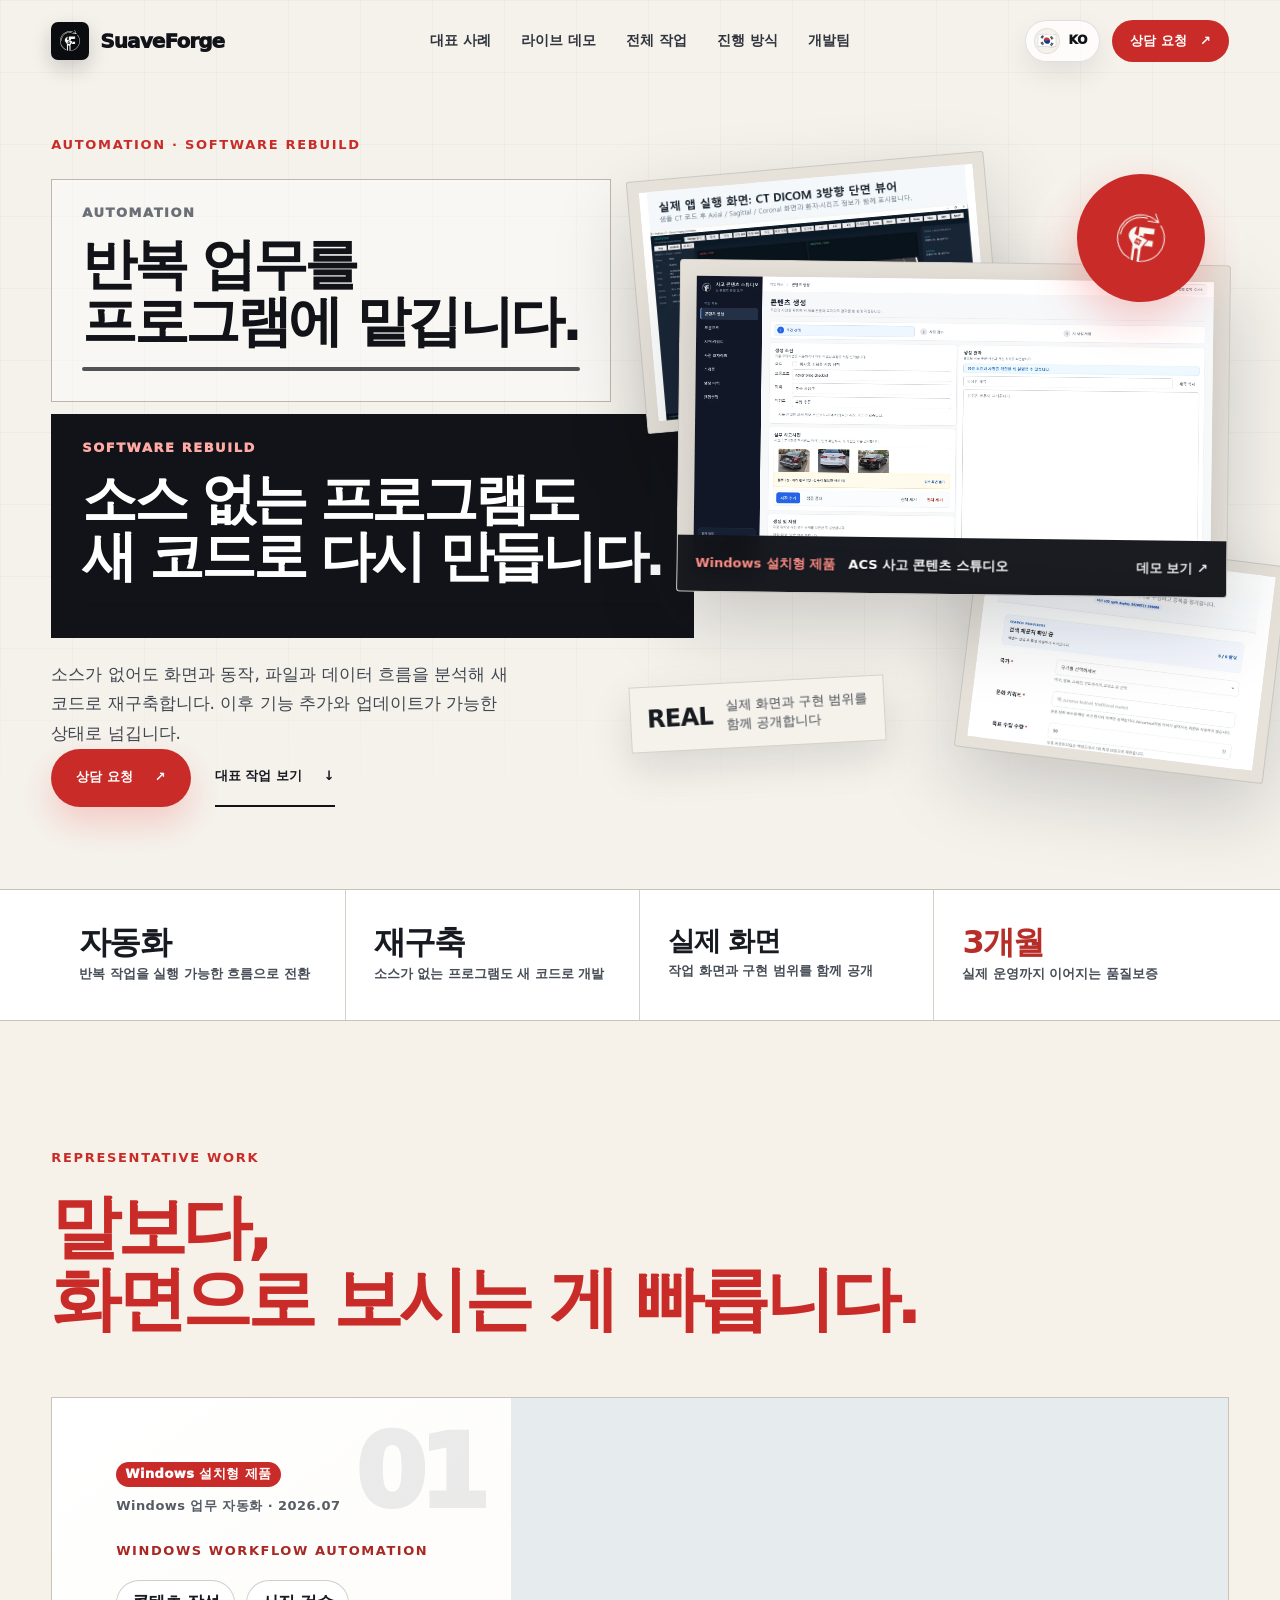
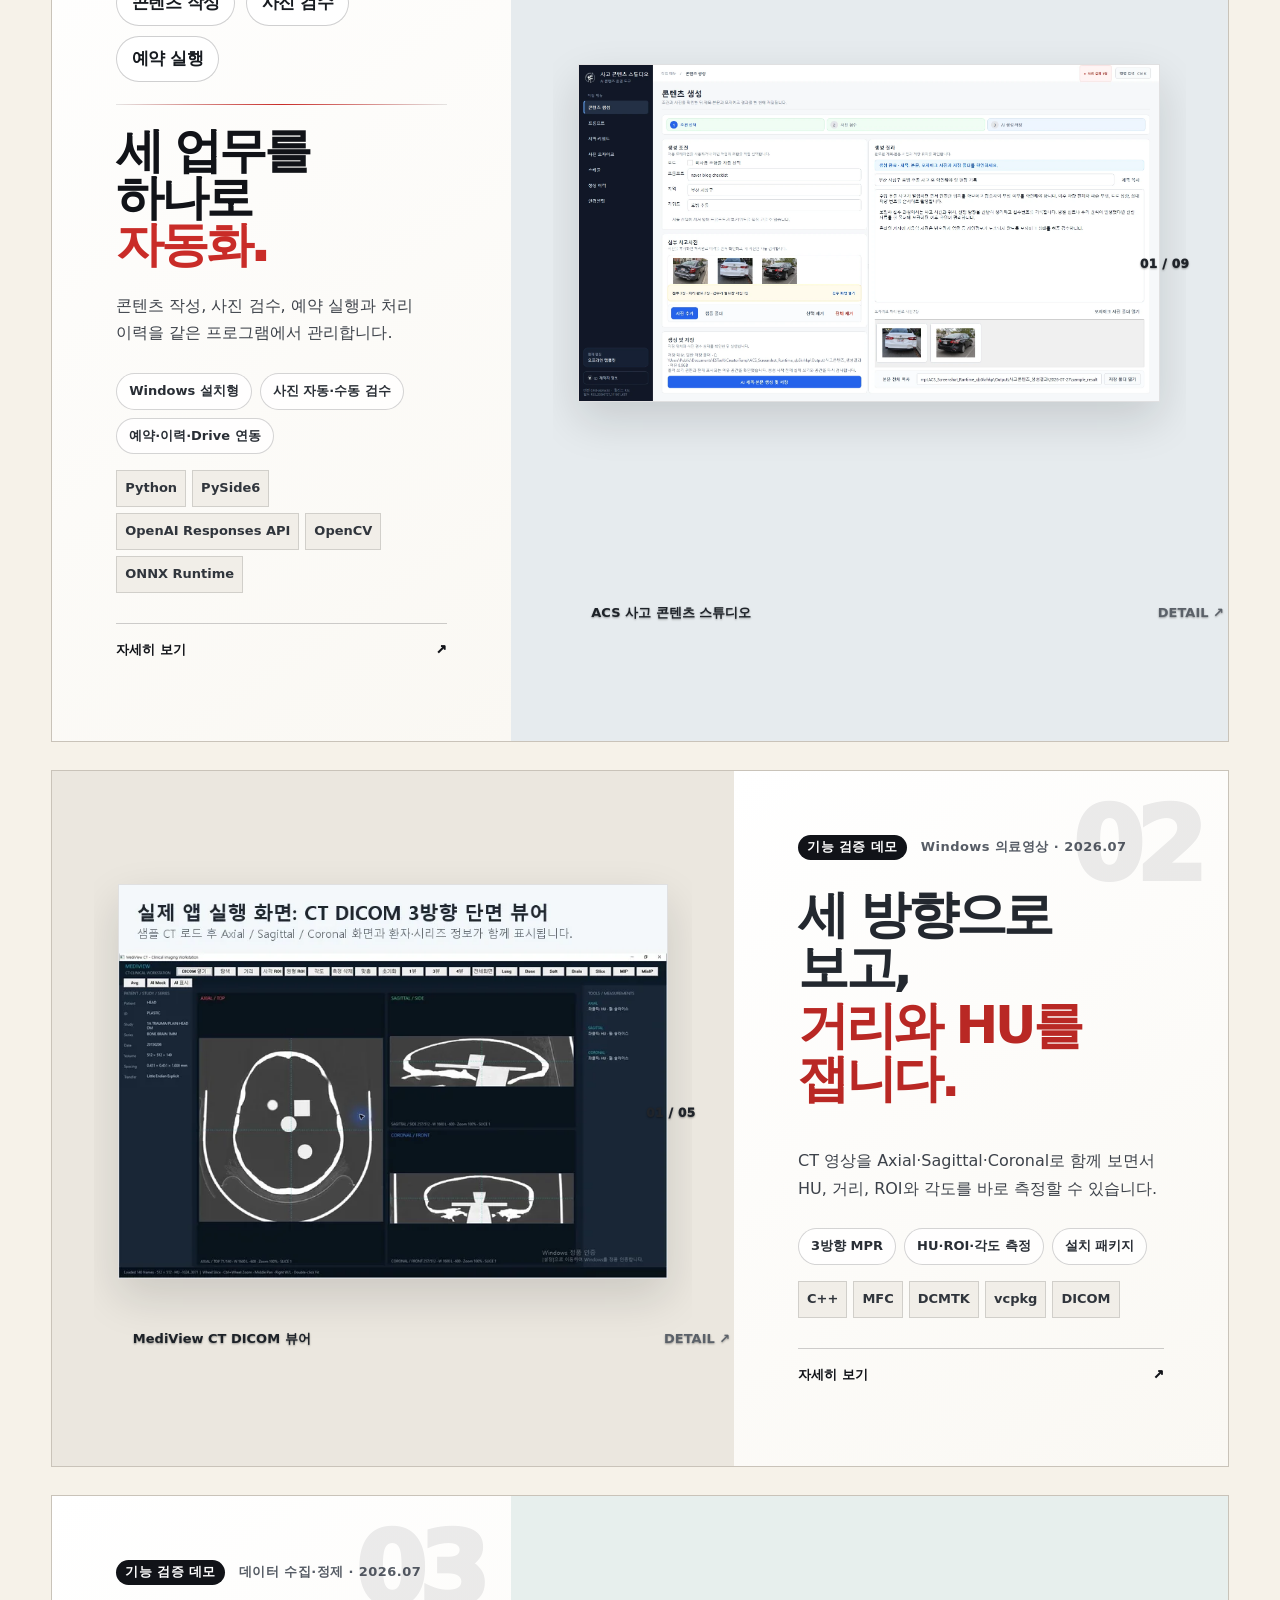
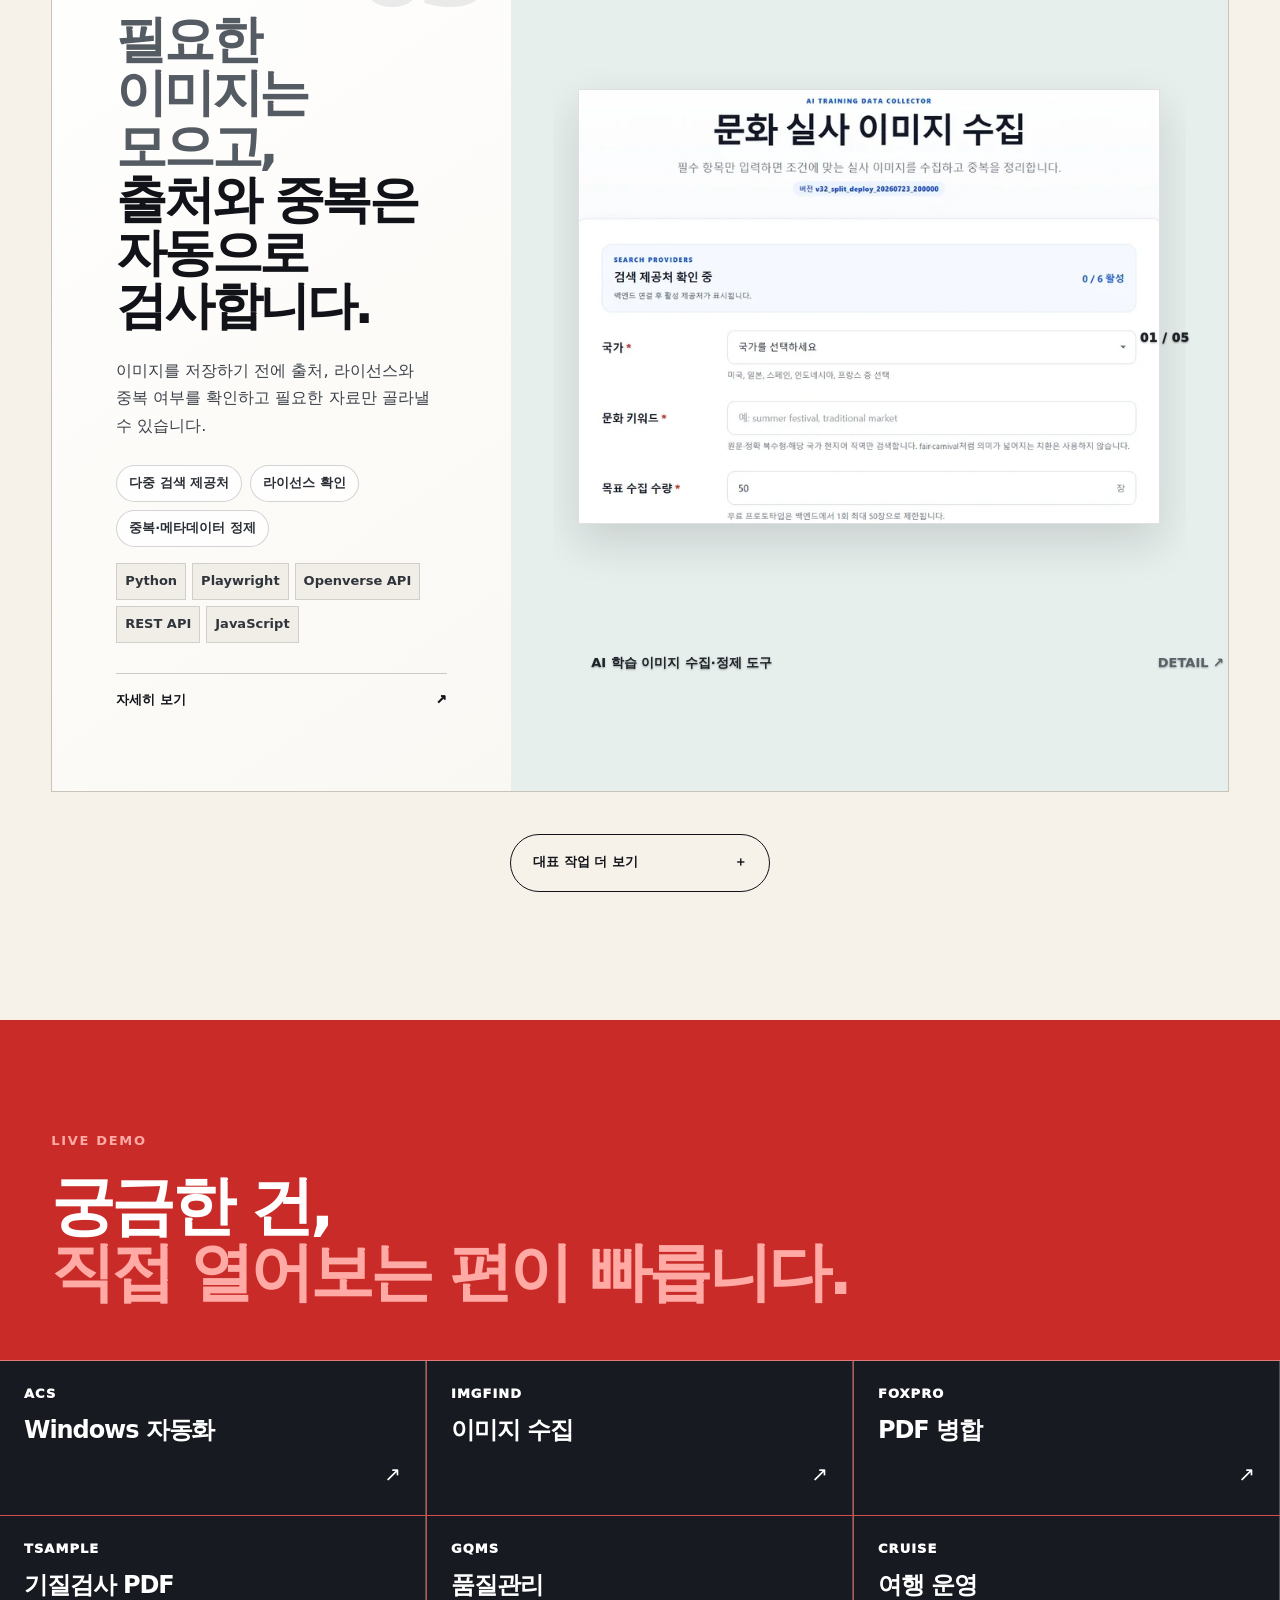
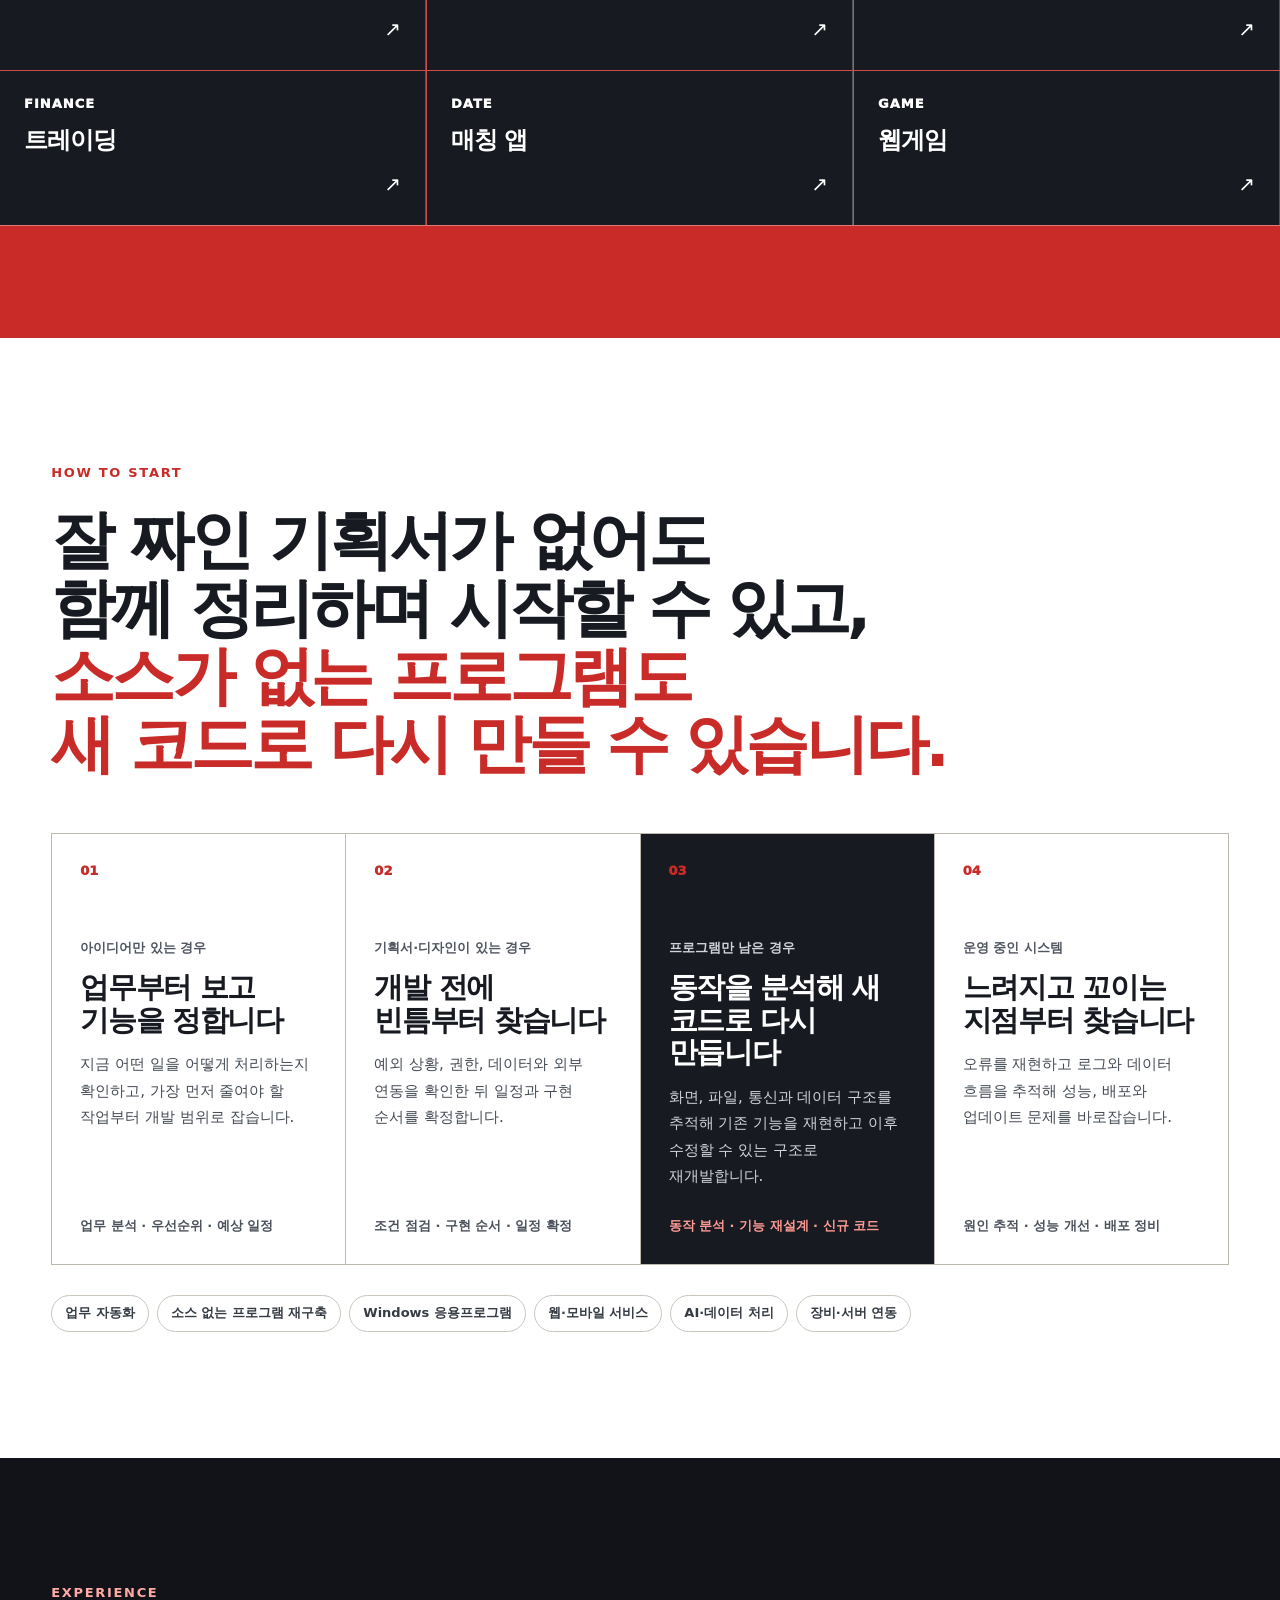
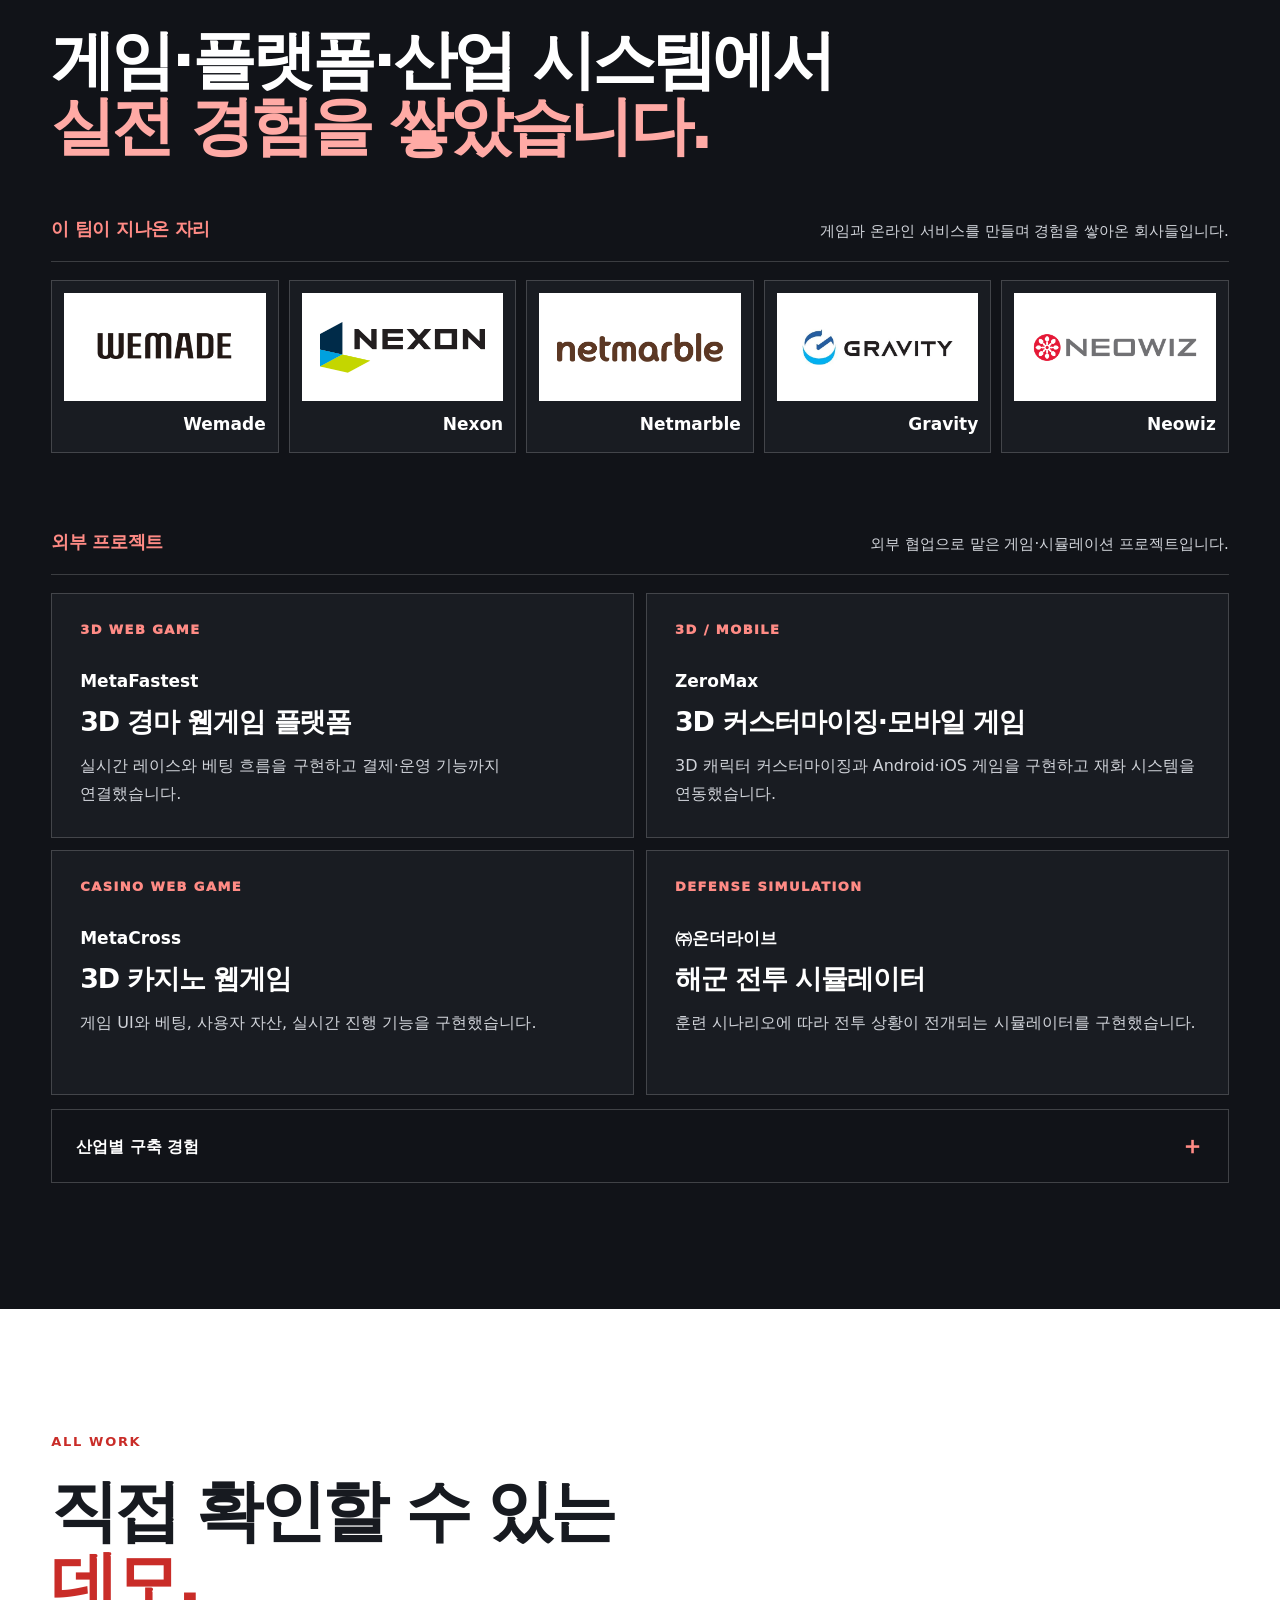
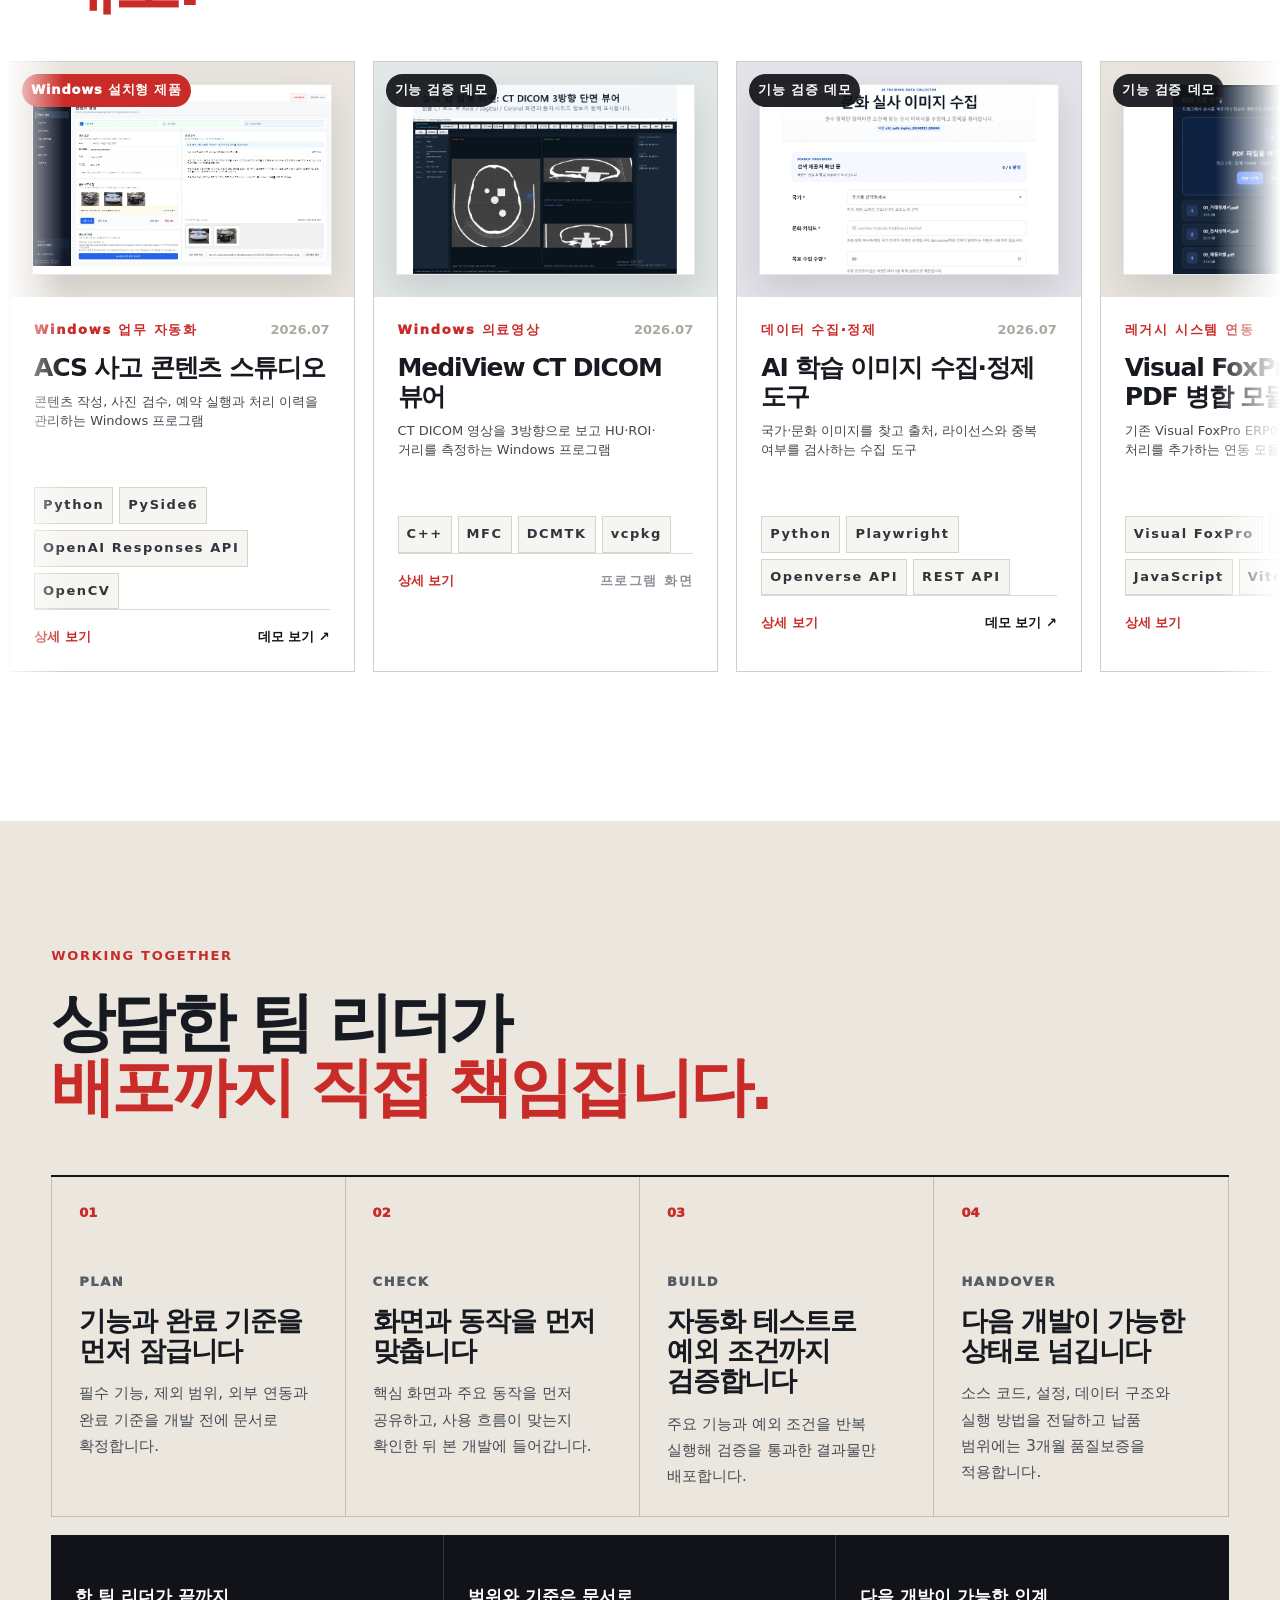
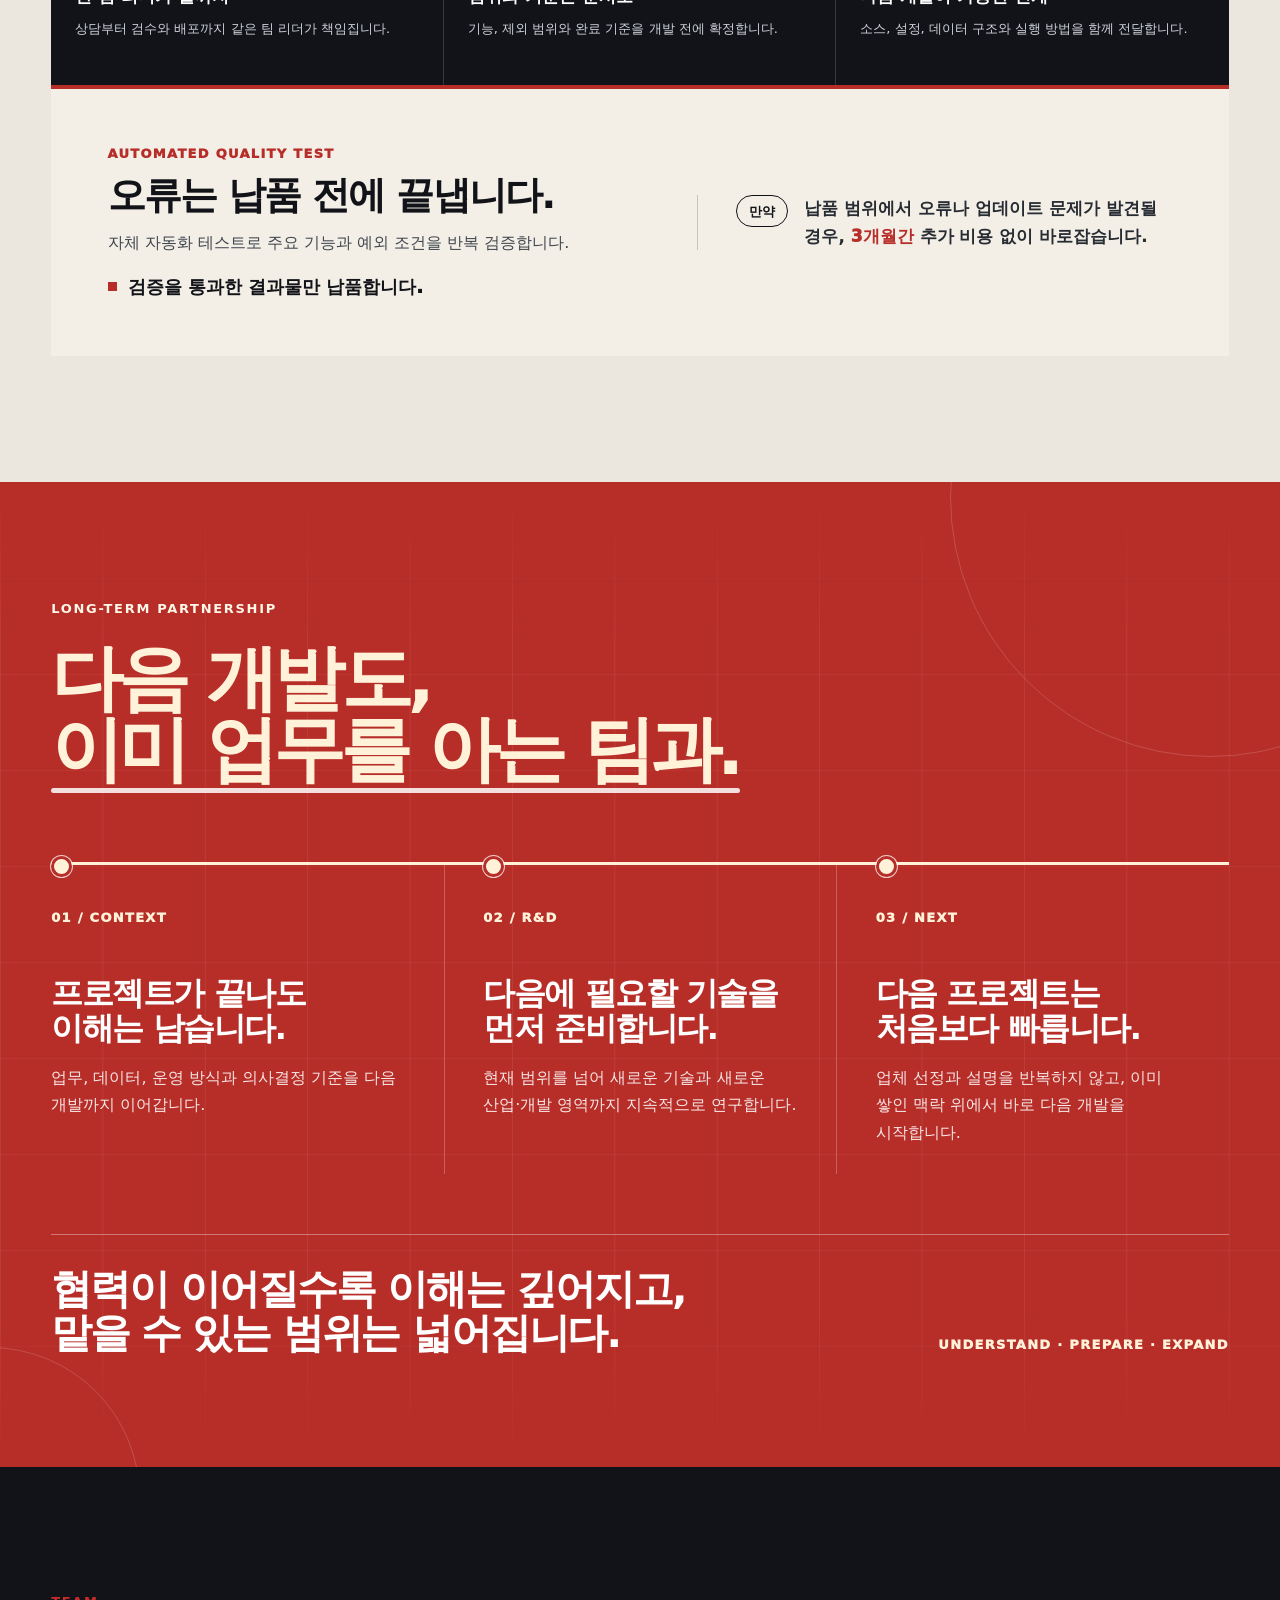
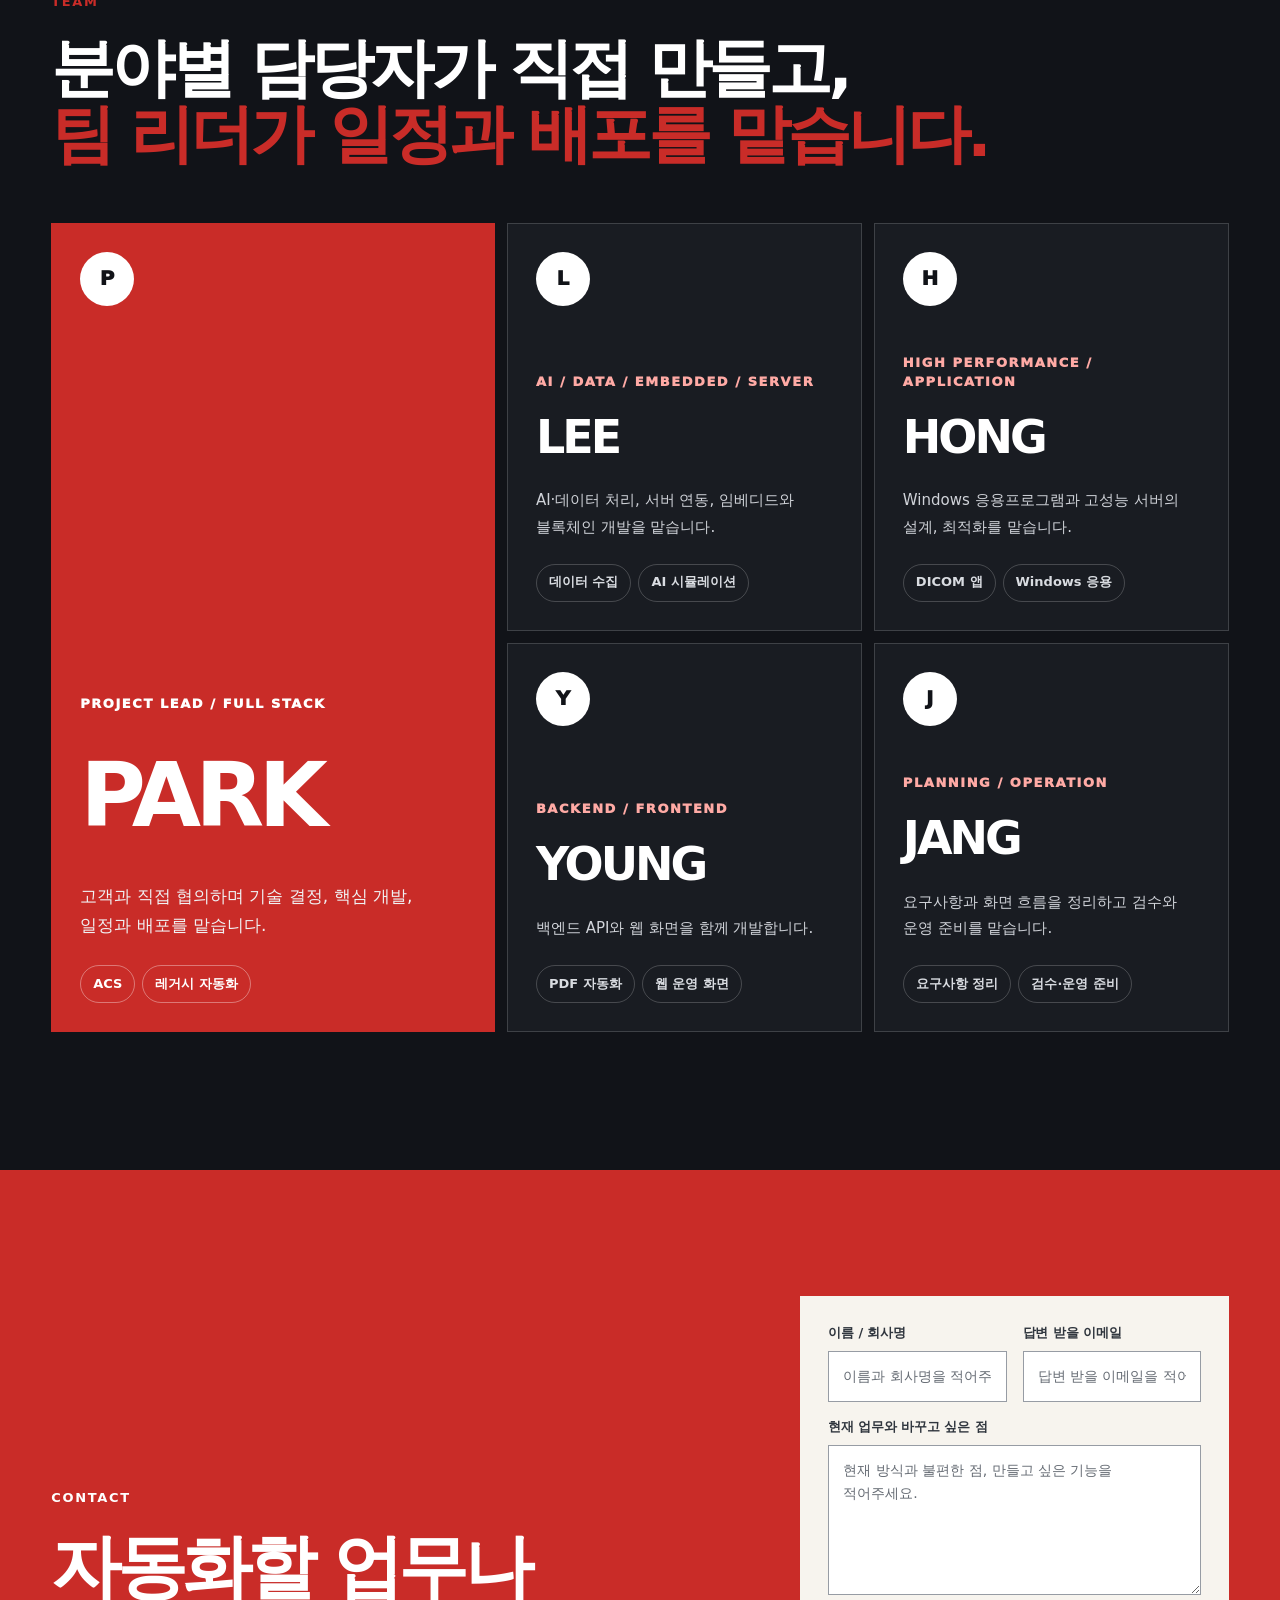
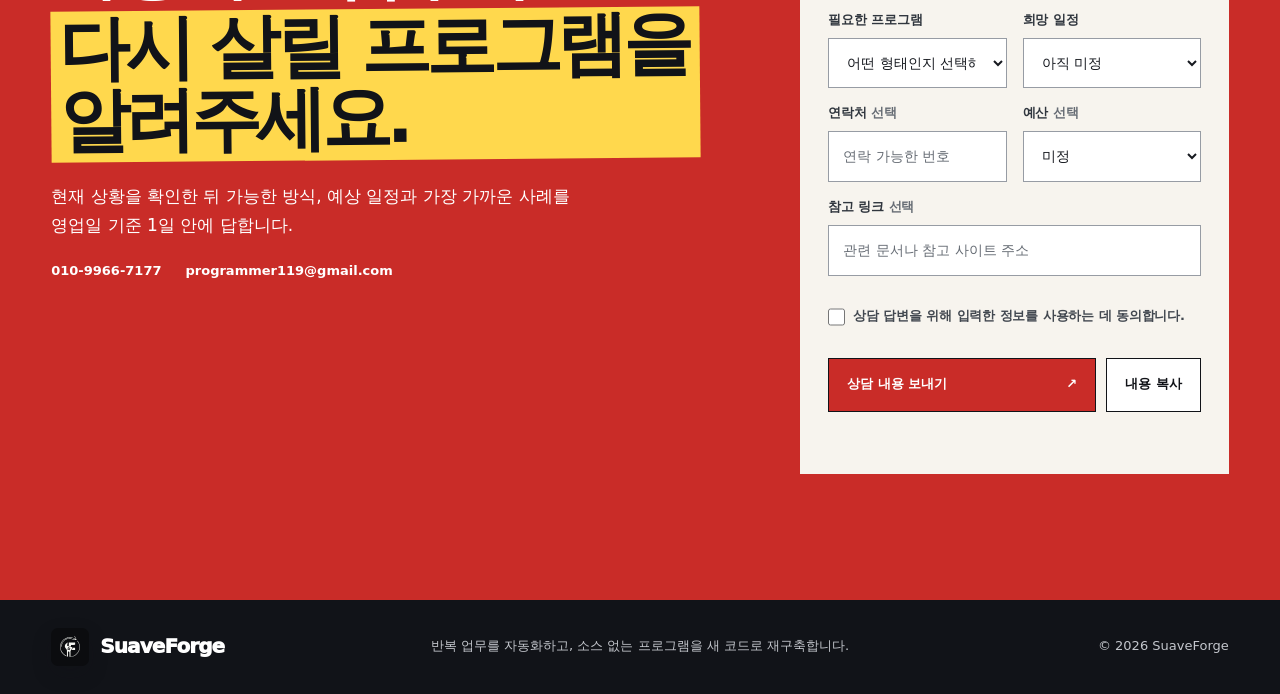
==== commit 34dc0761: "Refine headings and add language selector" ====
--- a/index.html
+++ b/index.html
@@ -16,8 +16,8 @@
 <meta content="SuaveForge | Software Development Team" property="og:title"/>
 <meta content="반복 업무 자동화와 소스 없는 프로그램 재구축" property="og:description"/>
 <meta content="website" property="og:type"/>
-<link href="assets/logo-motion/suaveforge-logo-motion.css?v=20260728-71" rel="stylesheet"/>
-<link href="styles.css?v=20260728-71" rel="stylesheet"/>
+<link href="assets/logo-motion/suaveforge-logo-motion.css?v=20260728-74" rel="stylesheet"/>
+<link href="styles.css?v=20260728-74" rel="stylesheet"/>
 <script>if(new URLSearchParams(location.search).has("noinfo"))document.documentElement.classList.add("noinfo-mode");</script>
 <script type="application/ld+json">
 {"@context":"https://schema.org","@type":"ProfessionalService","name":"SuaveForge","url":"https://suaveforge.com/","email":"programmer119@gmail.com","telephone":"+82-10-9966-7177","description":"업무 자동화와 소프트웨어 재구축에 강한 5인 개발팀. Windows, 웹·앱, AI·데이터, 서버·장비 연동 개발."}
@@ -38,7 +38,18 @@
 <a href="#process">진행 방식</a>
 <a href="#team">개발팀</a>
 </nav>
+<div class="header-actions">
+<div class="language-switcher" data-language-switcher="">
+<button aria-expanded="false" aria-haspopup="listbox" class="language-trigger" data-language-trigger="" type="button"><span class="language-flag" data-language-flag="">🇰🇷</span><span data-language-label="">KO</span></button>
+<div aria-label="언어 선택" class="language-menu" role="listbox">
+<button aria-selected="true" data-lang="ko" data-language-option="" role="option" type="button"><span class="language-flag">🇰🇷</span><strong>한국어</strong><small>KO</small></button>
+<button aria-selected="false" data-lang="en" data-language-option="" role="option" type="button"><span class="language-flag">🇺🇸</span><strong>English</strong><small>EN</small></button>
+<button aria-selected="false" data-lang="ja" data-language-option="" role="option" type="button"><span class="language-flag">🇯🇵</span><strong>日本語</strong><small>JP</small></button>
+<button aria-selected="false" data-lang="es" data-language-option="" role="option" type="button"><span class="language-flag">🇪🇸</span><strong>Español</strong><small>ES</small></button>
+</div>
+</div>
 <a class="header-cta contact-visible" href="#contact">상담 요청 <span>↗</span></a>
+</div>
 <a class="mobile-header-cta contact-visible" href="#contact">상담 요청</a>
 <button aria-controls="mobile-menu" aria-expanded="false" aria-label="메뉴 열기" class="menu-button" data-menu-button="" type="button"><span></span><span></span></button>
 </div>
@@ -281,9 +292,9 @@
 </section>
 </main>
 <footer class="site-footer"><div class="container footer-grid"><a class="brand footer-brand" href="#top"><span class="suaveforge-logo-motion brand-logo" data-static-logo="" data-svg-src="assets/logo-motion/suaveforge-logo-motion.svg"><span class="logo-shell"></span></span><span class="brand-word">SuaveForge</span></a><p>반복 업무를 자동화하고, 소스 없는 프로그램을 새 코드로 재구축합니다.</p><p>© <span data-year=""></span> SuaveForge</p></div></footer>
-<script src="data/projects.js?v=20260728-71"></script>
-<script src="config.js?v=20260728-71"></script>
-<script src="assets/logo-motion/suaveforge-logo-motion.js?v=20260728-71"></script>
-<script src="app.js?v=20260728-71"></script><script src="motion.js?v=20260728-71"></script>
+<script src="data/projects.js?v=20260728-74"></script>
+<script src="config.js?v=20260728-74"></script>
+<script src="assets/logo-motion/suaveforge-logo-motion.js?v=20260728-74"></script>
+<script src="app.js?v=20260728-74"></script><script src="motion.js?v=20260728-74"></script>
 </body>
 </html>
--- a/styles.css
+++ b/styles.css
@@ -3131,3 +3131,179 @@
   #cases .case-extra { display: none !important; }
   #cases .case-extra.is-shown { display: flex !important; }
 }
+
+/* v7.2 heading cleanup + language selector */
+.header-actions {
+  justify-self: end;
+  display: inline-flex;
+  align-items: center;
+  gap: 12px;
+}
+.header-actions .header-cta {
+  justify-self: auto;
+}
+.language-switcher {
+  position: relative;
+  z-index: 120;
+}
+.language-trigger {
+  min-height: 42px;
+  display: inline-flex;
+  align-items: center;
+  gap: 8px;
+  border: 1px solid rgba(17,19,24,.12);
+  border-radius: 999px;
+  padding: 0 12px 0 8px;
+  background: rgba(255,255,255,.74);
+  color: var(--ink);
+  box-shadow: 0 12px 28px rgba(17,19,24,.08);
+  font-size: 12px;
+  font-weight: 950;
+  cursor: pointer;
+  transition: transform .18s ease, border-color .18s ease, background .18s ease;
+}
+.language-trigger:hover,
+.language-trigger:focus-visible,
+.language-switcher.is-open .language-trigger {
+  transform: translateY(-1px);
+  border-color: rgba(201,44,40,.38);
+  background: #fff;
+}
+.language-flag {
+  width: 26px;
+  height: 26px;
+  display: inline-grid;
+  place-items: center;
+  border-radius: 50%;
+  background: #f5f2ec;
+  box-shadow: inset 0 0 0 1px rgba(17,19,24,.08);
+  font-size: 16px;
+  line-height: 1;
+}
+.language-menu {
+  position: absolute;
+  top: calc(100% + 10px);
+  right: 0;
+  width: 210px;
+  display: grid;
+  gap: 4px;
+  border: 1px solid rgba(17,19,24,.12);
+  border-radius: 18px;
+  padding: 8px;
+  background: rgba(255,255,255,.96);
+  box-shadow: 0 24px 60px rgba(17,19,24,.16);
+  opacity: 0;
+  visibility: hidden;
+  transform: translateY(-6px) scale(.98);
+  transform-origin: top right;
+  transition: opacity .18s ease, visibility .18s ease, transform .18s ease;
+}
+.language-switcher.is-open .language-menu {
+  opacity: 1;
+  visibility: visible;
+  transform: translateY(0) scale(1);
+}
+.language-menu button {
+  min-height: 44px;
+  display: grid;
+  grid-template-columns: 30px 1fr auto;
+  align-items: center;
+  gap: 10px;
+  border: 0;
+  border-radius: 12px;
+  padding: 6px 10px 6px 6px;
+  background: transparent;
+  color: #252934;
+  text-align: left;
+  cursor: pointer;
+}
+.language-menu button:hover,
+.language-menu button[aria-selected="true"] {
+  background: #f3f0e9;
+}
+.language-menu strong {
+  font-size: 13px;
+  font-weight: 900;
+}
+.language-menu small {
+  color: var(--accent);
+  font-size: 10px;
+  font-weight: 950;
+  letter-spacing: .08em;
+}
+
+.case-heading,
+.live-demo-head,
+.stages-heading,
+.credentials-heading,
+.portfolio-head,
+.delivery-system-head,
+.team-v6 .team-heading,
+.partnership-heading {
+  grid-template-columns: minmax(0, 980px) !important;
+  align-items: start !important;
+  gap: 0 !important;
+}
+.case-heading > p,
+.live-demo-head > p,
+.stages-heading > p,
+.credentials-heading > p,
+.portfolio-head > p,
+.delivery-system-head > p,
+.team-v6 .team-heading > p:last-child,
+.partnership-belief {
+  display: none !important;
+}
+.case-heading h2,
+.stages-heading h2,
+.credentials-heading h2,
+.portfolio-head h2,
+.delivery-system-head h2,
+.team-v6 .team-heading > div h2,
+.partnership-heading h2 {
+  text-wrap: balance;
+}
+
+@media (max-width: 1100px) {
+  .header-actions { display: none; }
+  .menu-button {
+    display: grid !important;
+    justify-self: end !important;
+    place-content: center !important;
+    gap: 7px !important;
+    border: 0 !important;
+    border-radius: 50% !important;
+    background: var(--ink) !important;
+    cursor: pointer !important;
+  }
+  .menu-button span {
+    display: block !important;
+    width: 18px !important;
+    height: 2px !important;
+    background: #fff !important;
+  }
+}
+@media (max-width: 760px) {
+  .case-heading,
+  .live-demo-head,
+  .stages-heading,
+  .credentials-heading,
+  .portfolio-head,
+  .delivery-system-head,
+  .team-v6 .team-heading,
+  .partnership-heading {
+    margin-bottom: 36px;
+  }
+}
+@media (max-width: 520px) {
+  .mobile-header-cta {
+    display: none !important;
+  }
+  .header-inner {
+    grid-template-columns: 1fr auto !important;
+  }
+  .menu-button {
+    width: 40px !important;
+    height: 40px !important;
+  }
+}
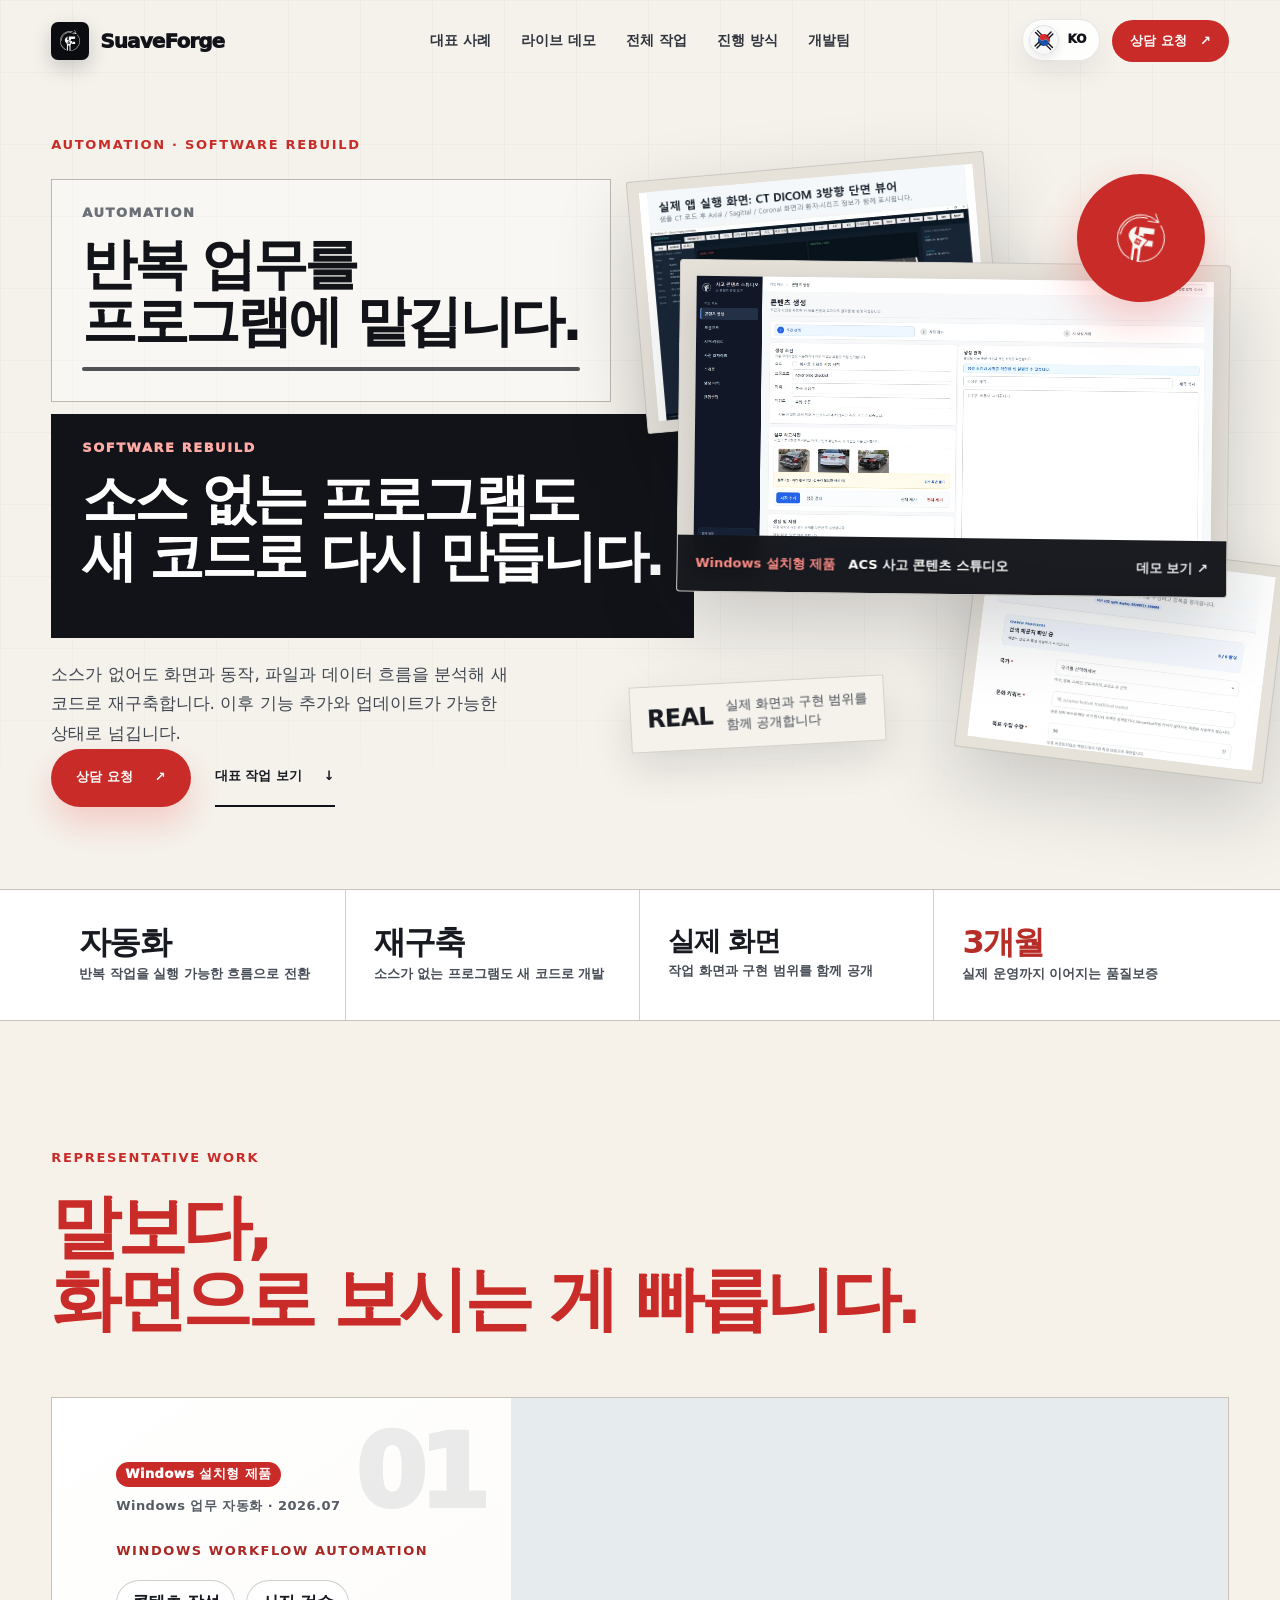
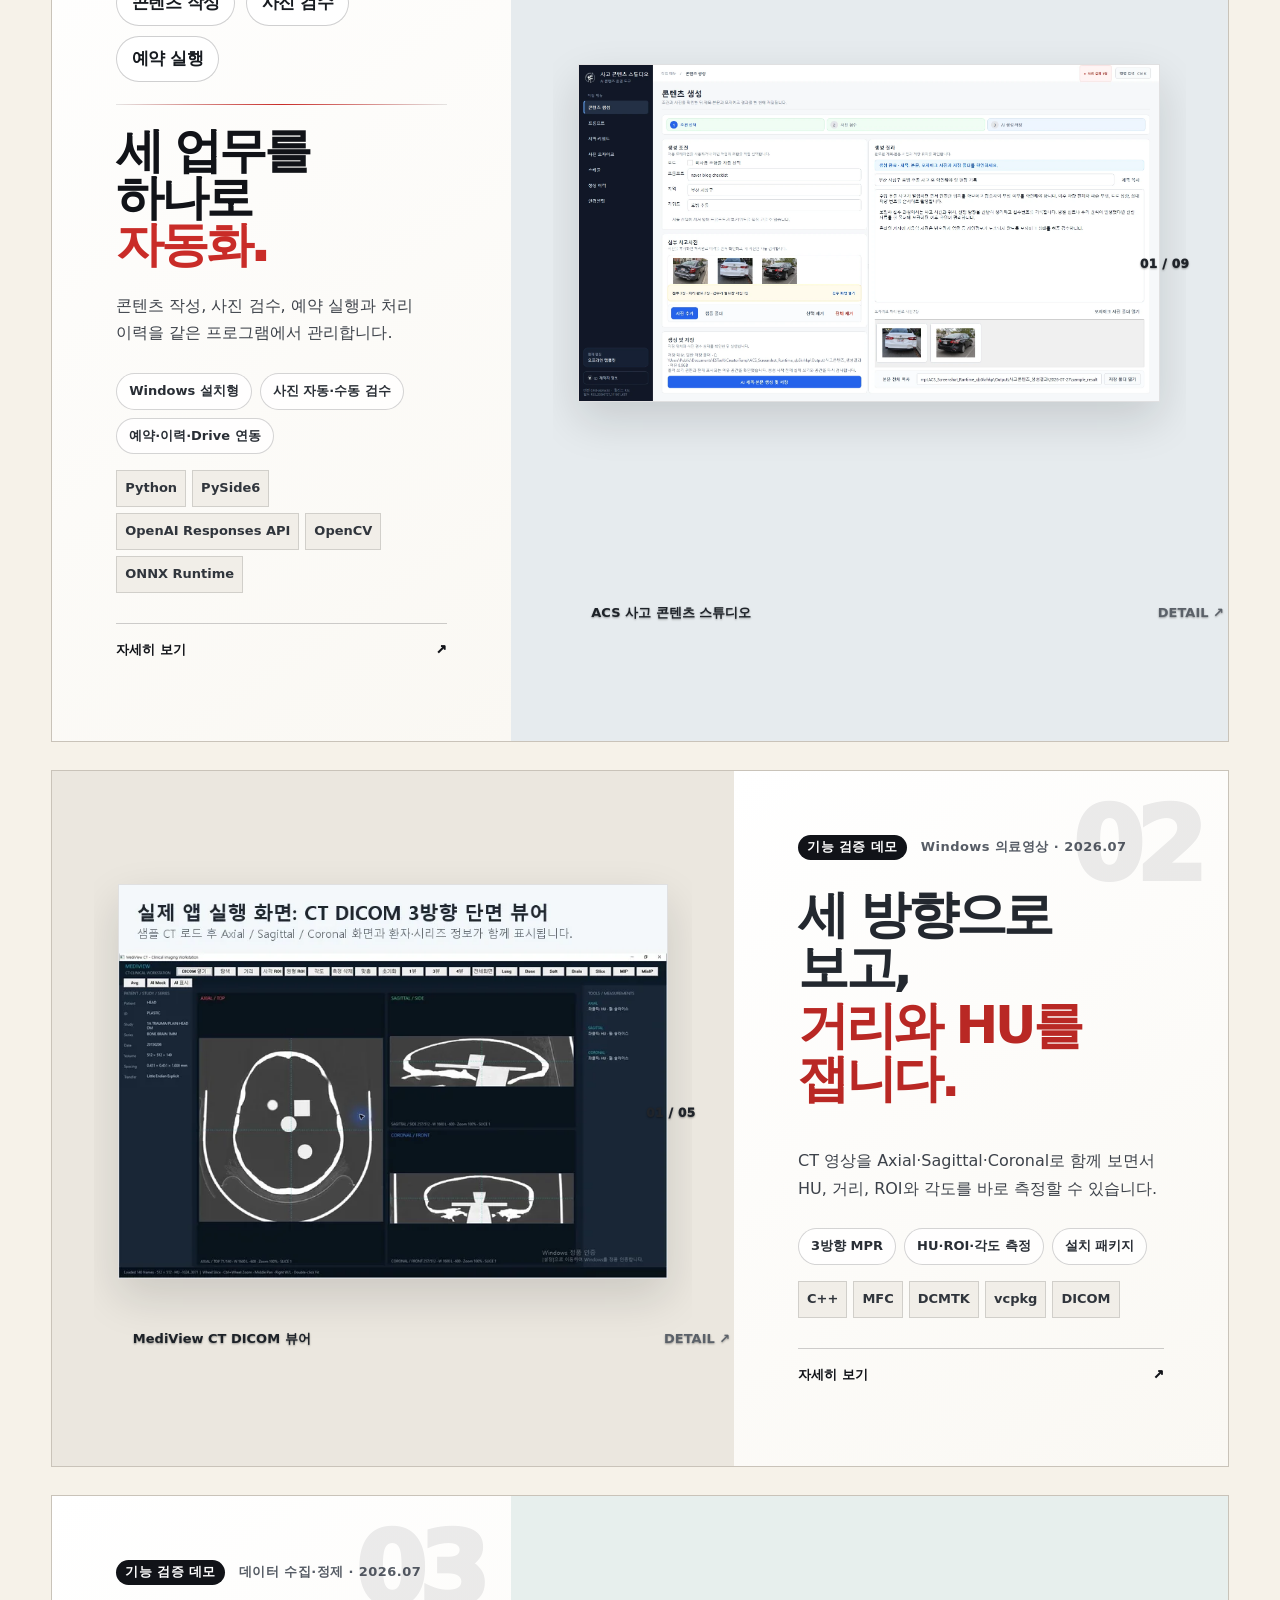
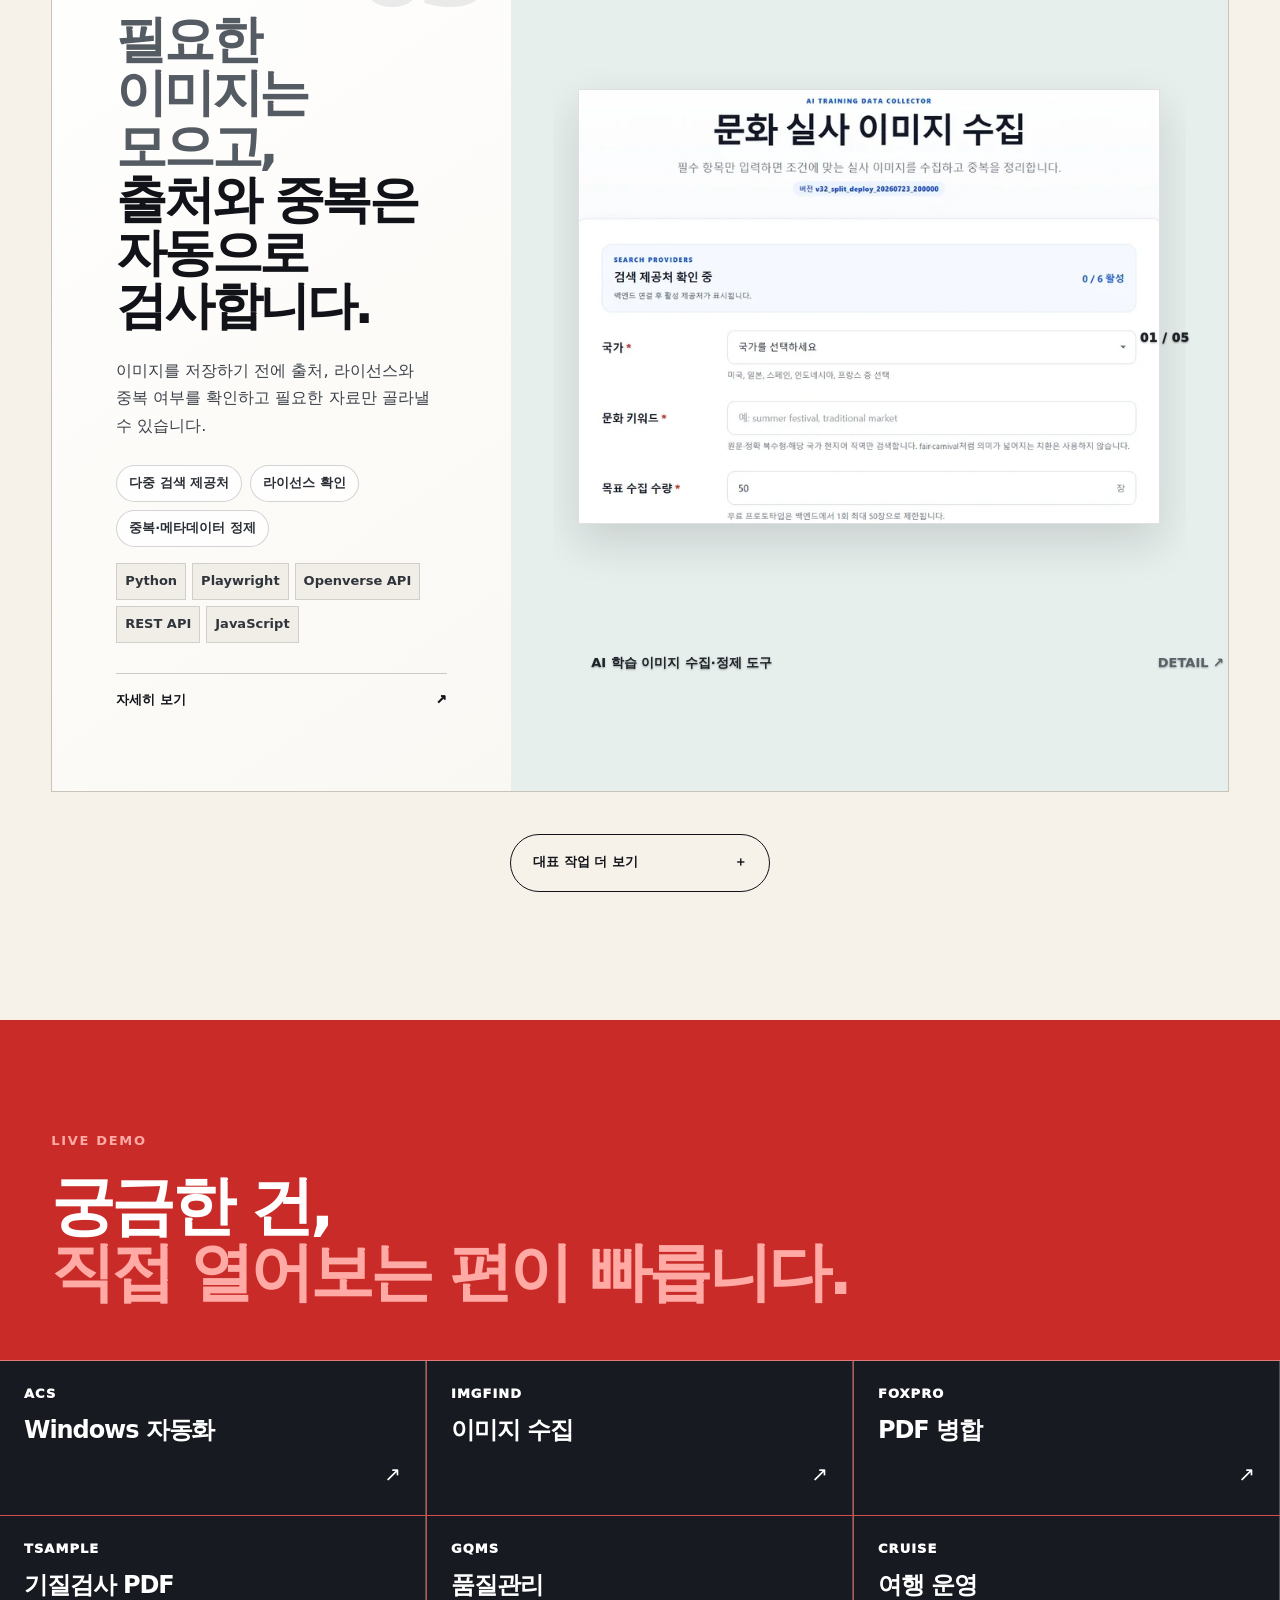
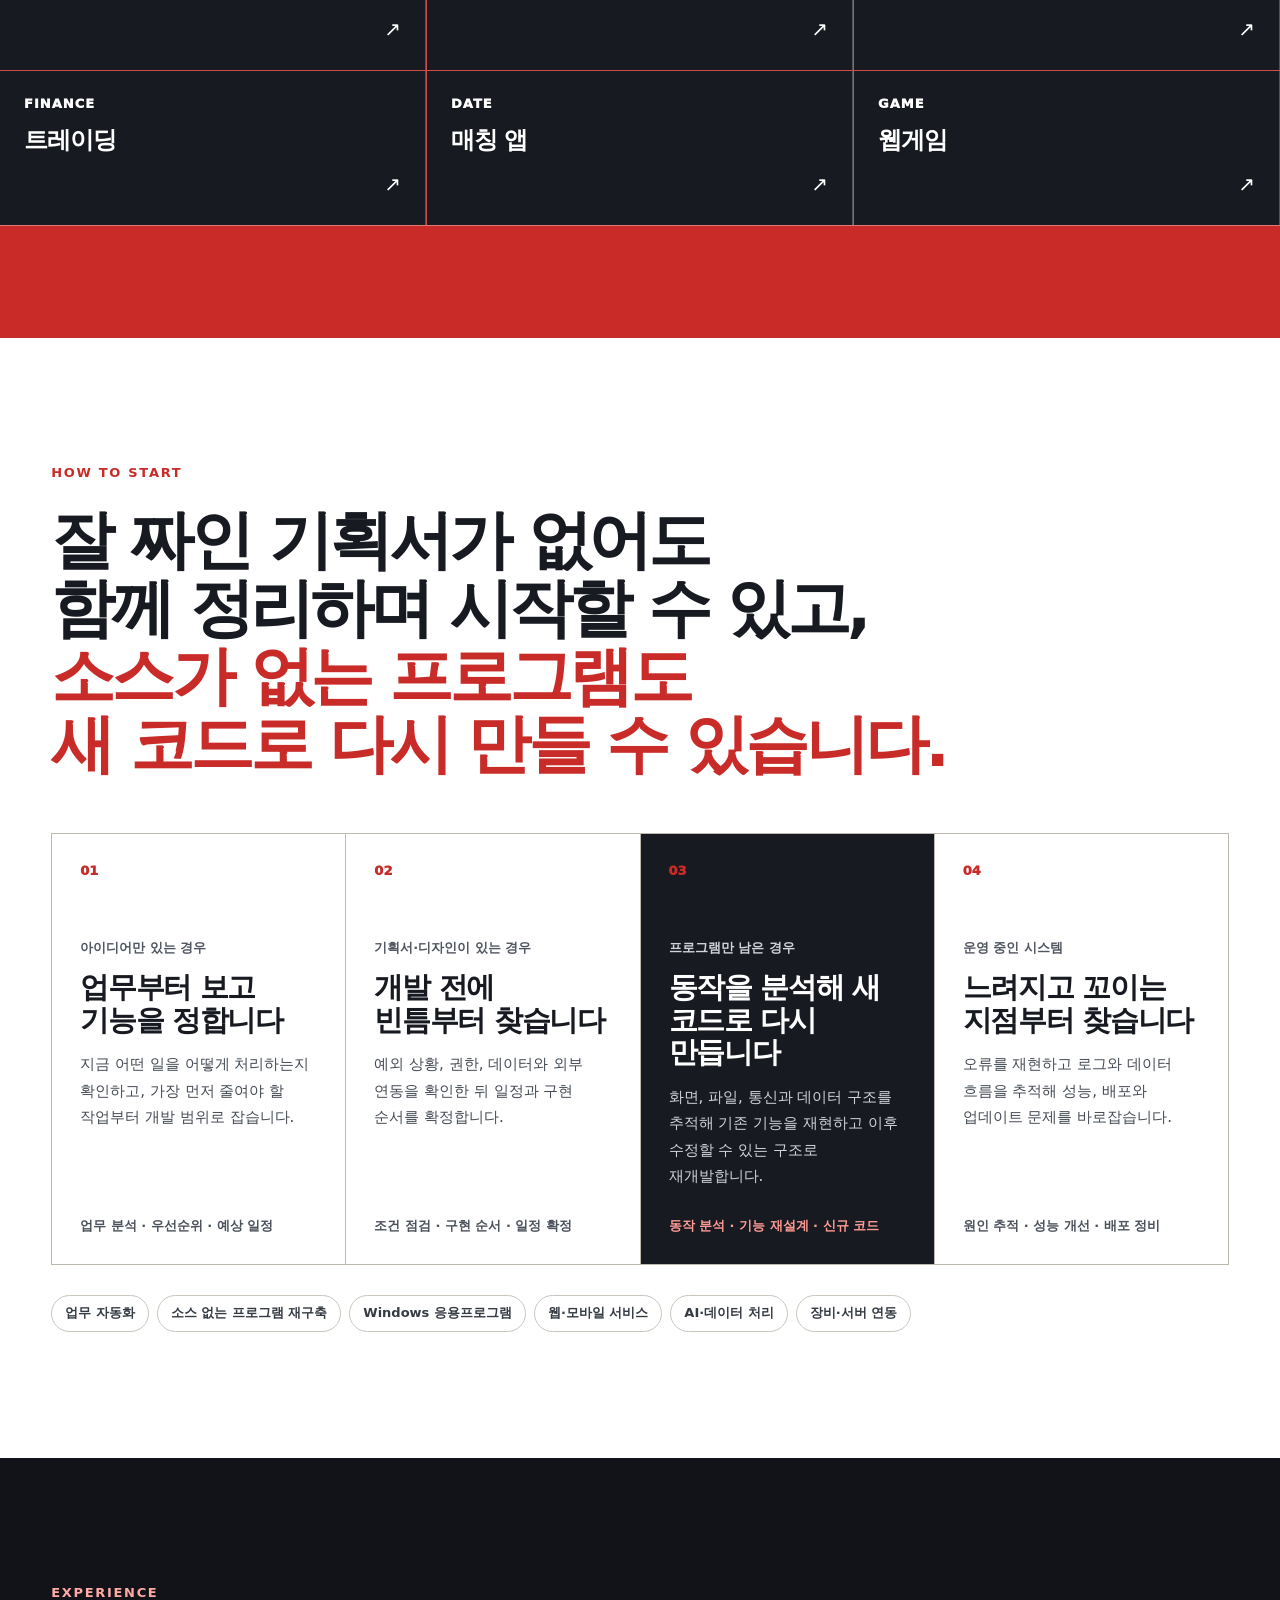
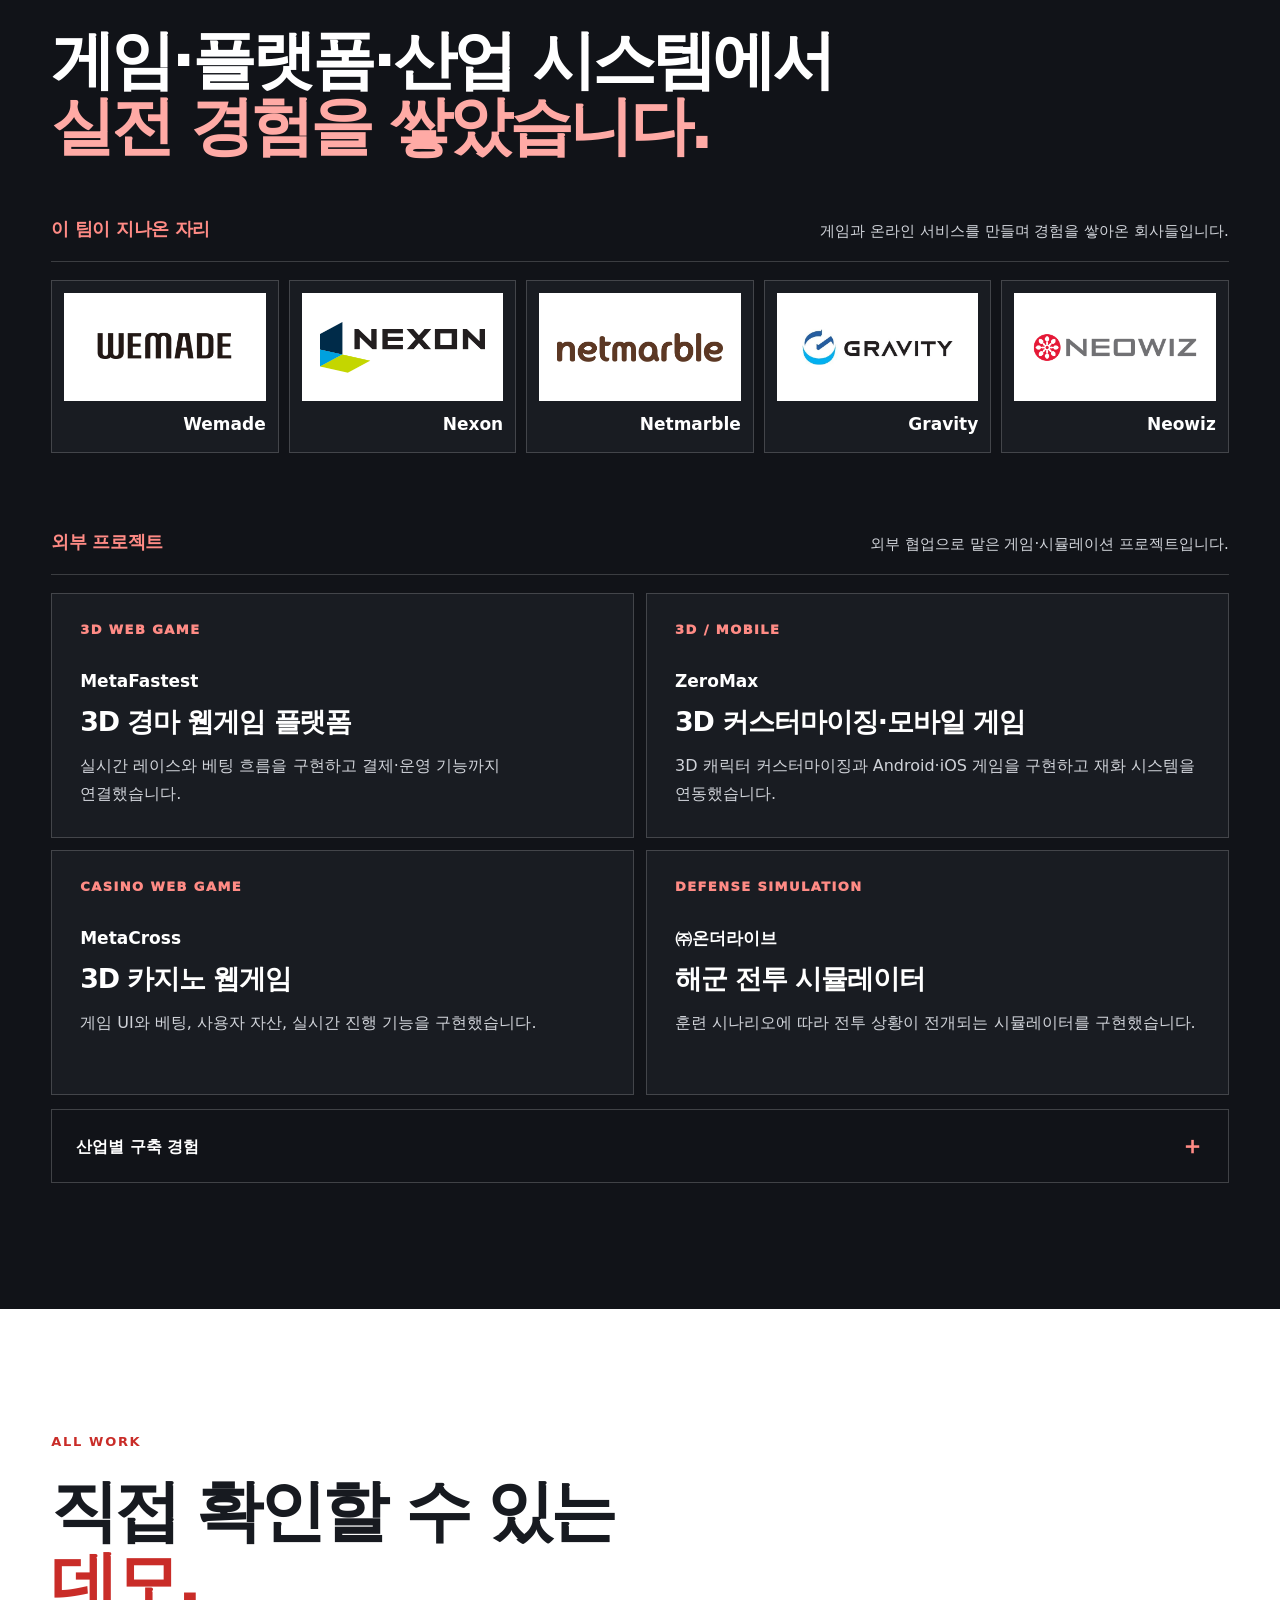
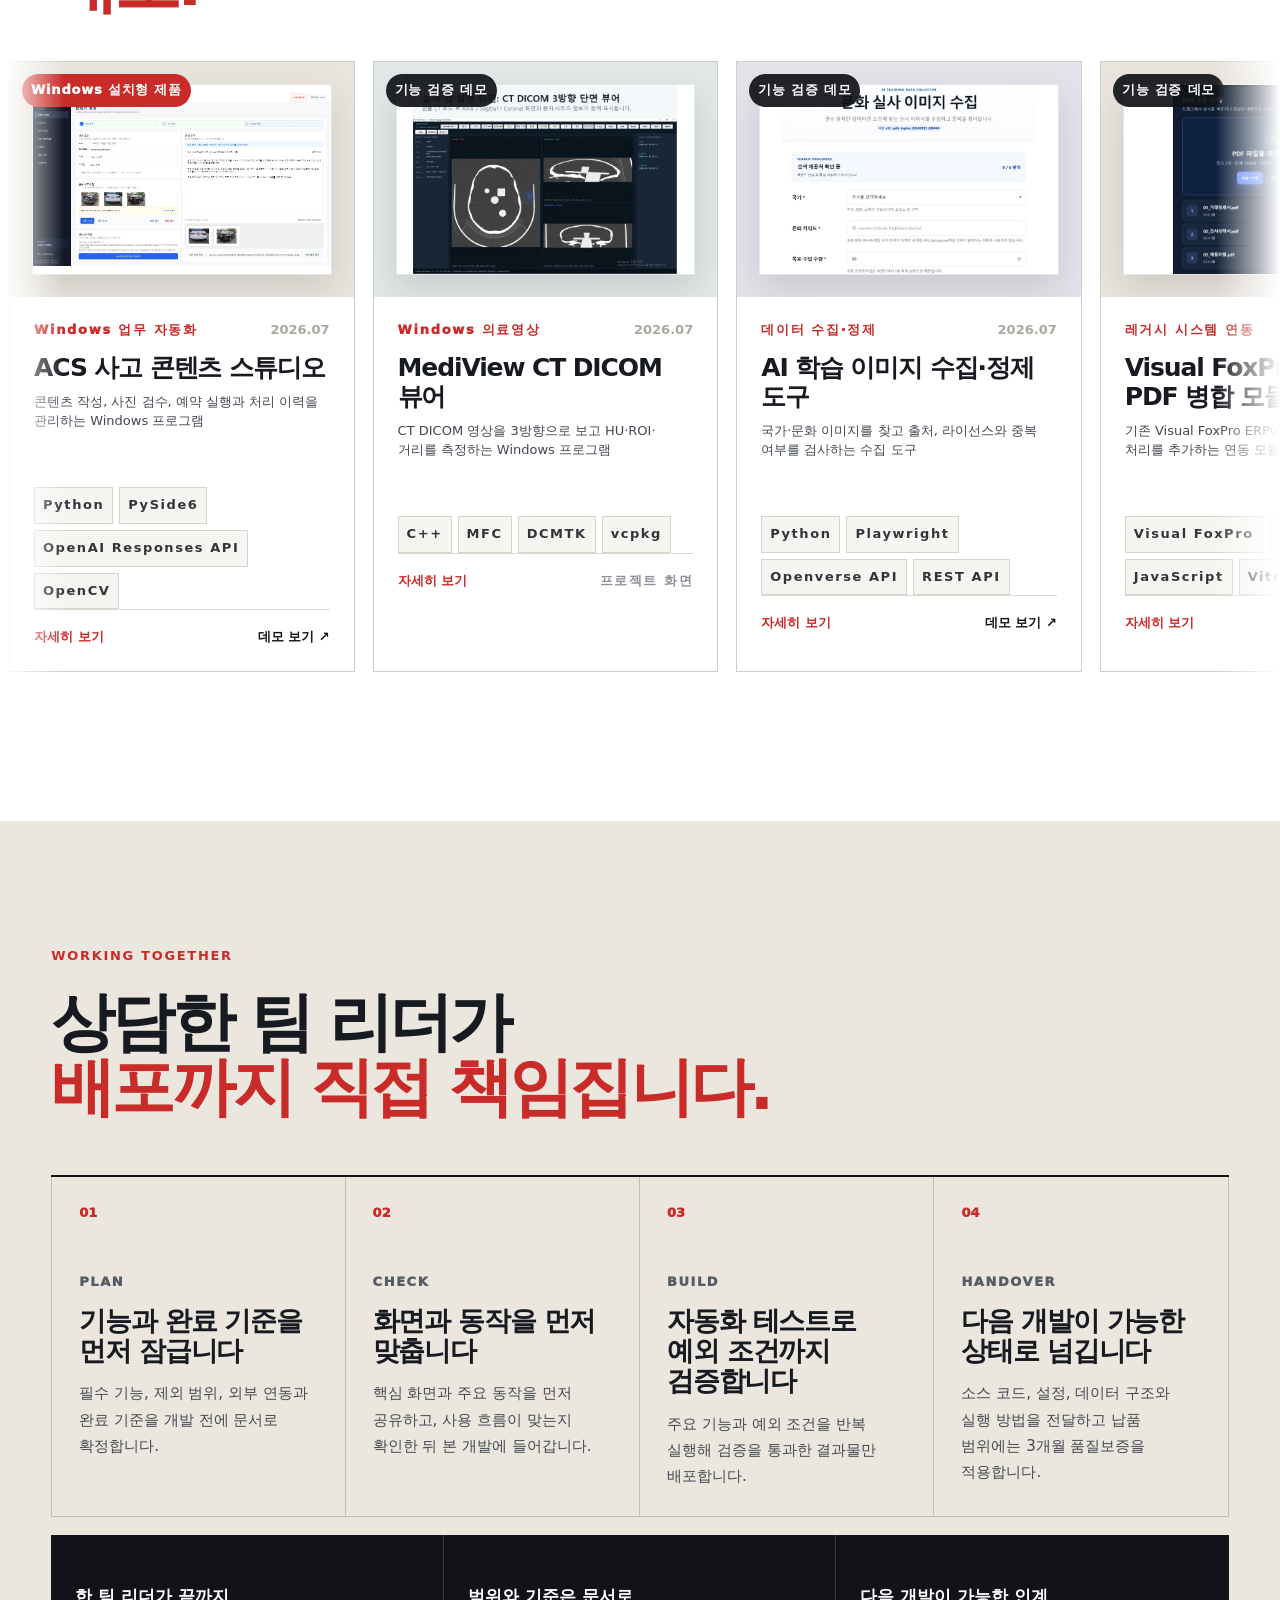
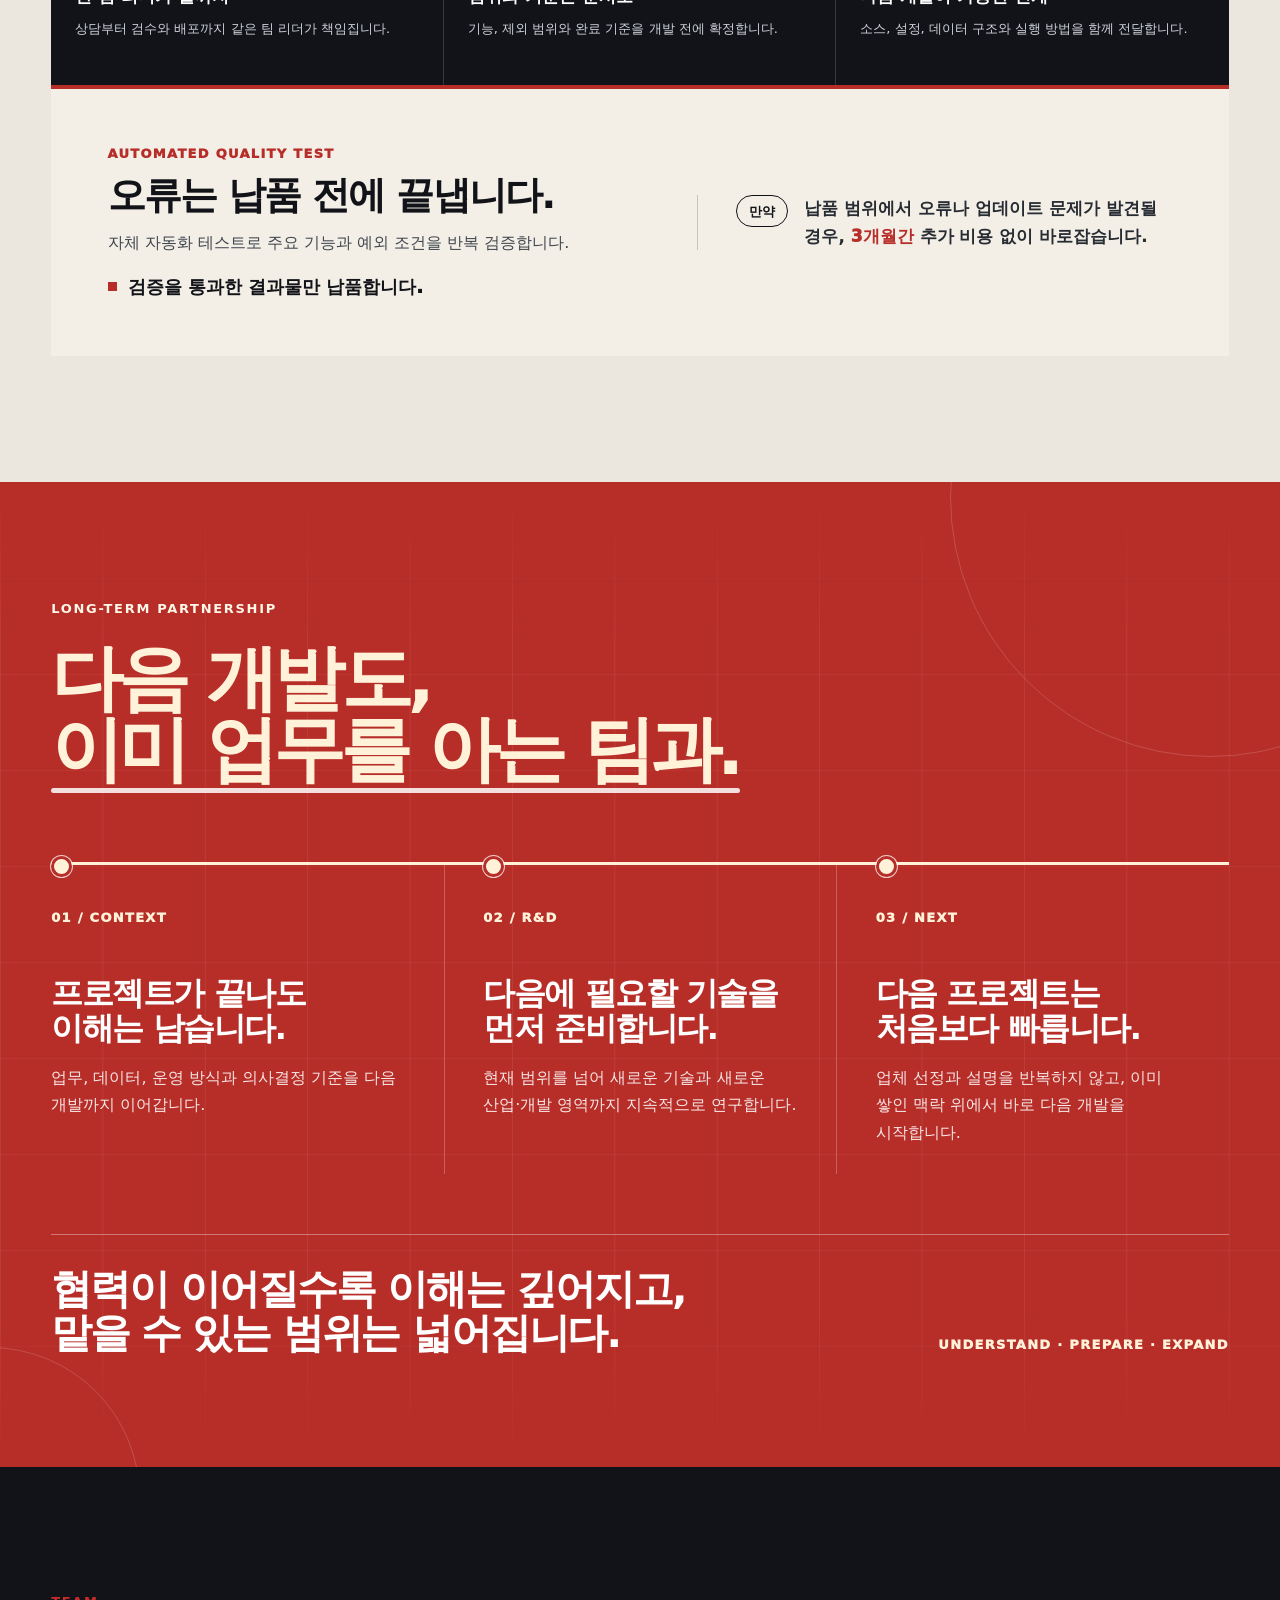
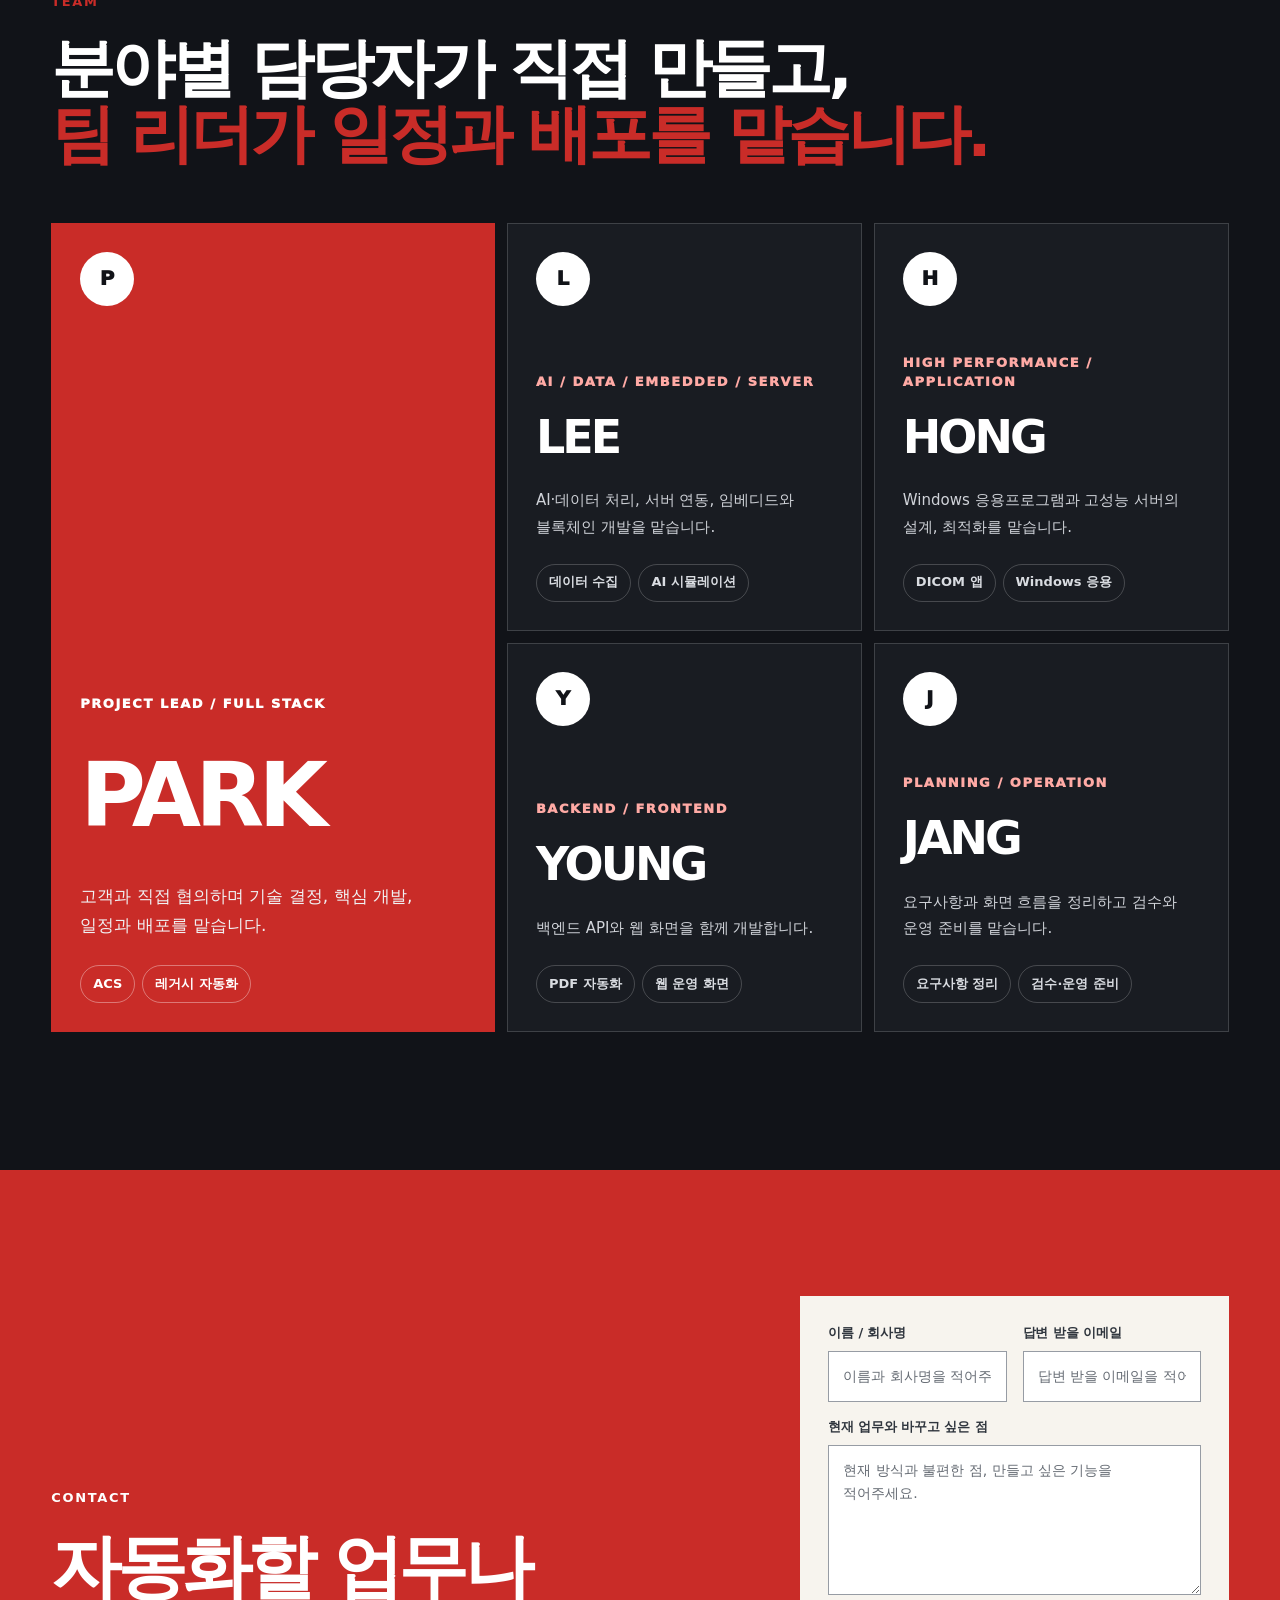
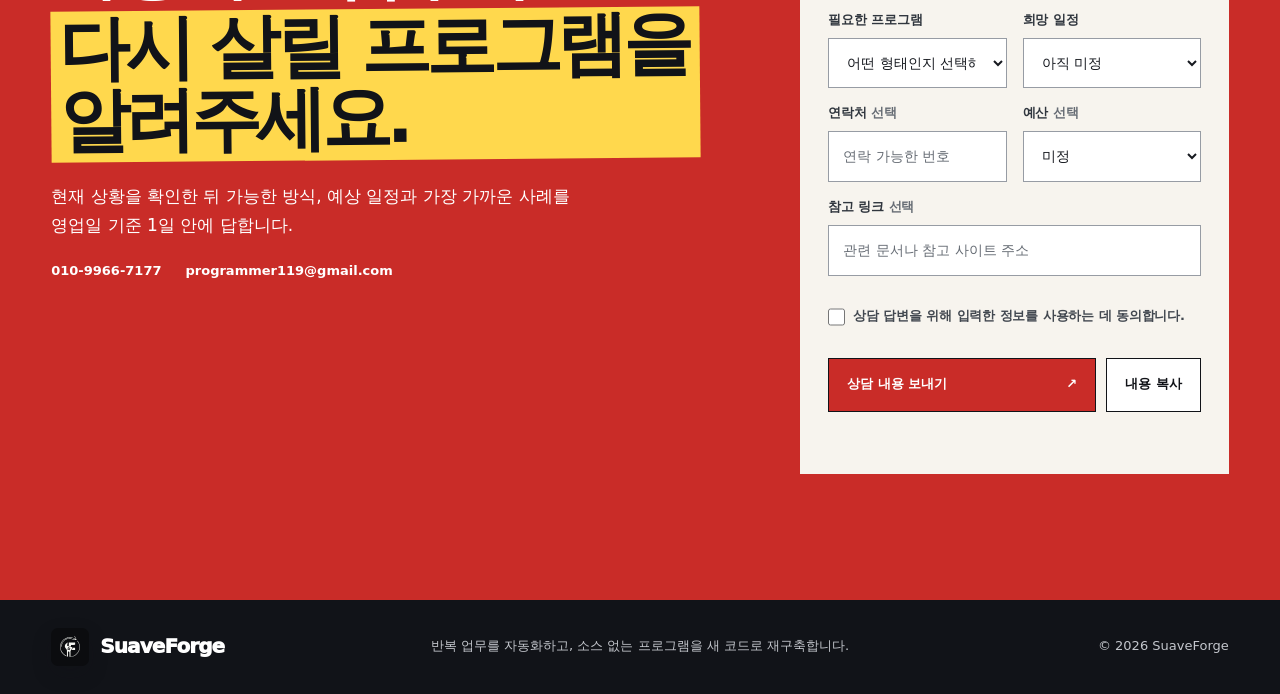
==== commit bb96de67: "Add real language switching and flag icons" ====
--- a/index.html
+++ b/index.html
@@ -16,8 +16,8 @@
 <meta content="SuaveForge | Software Development Team" property="og:title"/>
 <meta content="반복 업무 자동화와 소스 없는 프로그램 재구축" property="og:description"/>
 <meta content="website" property="og:type"/>
-<link href="assets/logo-motion/suaveforge-logo-motion.css?v=20260728-74" rel="stylesheet"/>
-<link href="styles.css?v=20260728-74" rel="stylesheet"/>
+<link href="assets/logo-motion/suaveforge-logo-motion.css?v=20260728-76" rel="stylesheet"/>
+<link href="styles.css?v=20260728-76" rel="stylesheet"/>
 <script>if(new URLSearchParams(location.search).has("noinfo"))document.documentElement.classList.add("noinfo-mode");</script>
 <script type="application/ld+json">
 {"@context":"https://schema.org","@type":"ProfessionalService","name":"SuaveForge","url":"https://suaveforge.com/","email":"programmer119@gmail.com","telephone":"+82-10-9966-7177","description":"업무 자동화와 소프트웨어 재구축에 강한 5인 개발팀. Windows, 웹·앱, AI·데이터, 서버·장비 연동 개발."}
@@ -32,30 +32,30 @@
 <span class="brand-word">SuaveForge</span>
 </a>
 <nav aria-label="주요 메뉴" class="desktop-nav">
-<a href="#cases">대표 사례</a>
-<a href="#demos">라이브 데모</a>
-<a href="#portfolio">전체 작업</a>
-<a href="#process">진행 방식</a>
-<a href="#team">개발팀</a>
+<a data-i18n="nav.cases" href="#cases">대표 사례</a>
+<a data-i18n="nav.demos" href="#demos">라이브 데모</a>
+<a data-i18n="nav.portfolio" href="#portfolio">전체 작업</a>
+<a data-i18n="nav.process" href="#process">진행 방식</a>
+<a data-i18n="nav.team" href="#team">개발팀</a>
 </nav>
 <div class="header-actions">
 <div class="language-switcher" data-language-switcher="">
-<button aria-expanded="false" aria-haspopup="listbox" class="language-trigger" data-language-trigger="" type="button"><span class="language-flag" data-language-flag="">🇰🇷</span><span data-language-label="">KO</span></button>
+<button aria-expanded="false" aria-haspopup="listbox" class="language-trigger" data-language-trigger="" type="button"><span class="language-flag language-flag-ko" data-language-flag=""></span><span data-language-label="">KO</span></button>
 <div aria-label="언어 선택" class="language-menu" role="listbox">
-<button aria-selected="true" data-lang="ko" data-language-option="" role="option" type="button"><span class="language-flag">🇰🇷</span><strong>한국어</strong><small>KO</small></button>
-<button aria-selected="false" data-lang="en" data-language-option="" role="option" type="button"><span class="language-flag">🇺🇸</span><strong>English</strong><small>EN</small></button>
-<button aria-selected="false" data-lang="ja" data-language-option="" role="option" type="button"><span class="language-flag">🇯🇵</span><strong>日本語</strong><small>JP</small></button>
-<button aria-selected="false" data-lang="es" data-language-option="" role="option" type="button"><span class="language-flag">🇪🇸</span><strong>Español</strong><small>ES</small></button>
-</div>
-</div>
-<a class="header-cta contact-visible" href="#contact">상담 요청 <span>↗</span></a>
-</div>
-<a class="mobile-header-cta contact-visible" href="#contact">상담 요청</a>
+<button aria-selected="true" data-lang="ko" data-language-option="" role="option" type="button"><span class="language-flag language-flag-ko"></span><strong>한국어</strong><small>KO</small></button>
+<button aria-selected="false" data-lang="en" data-language-option="" role="option" type="button"><span class="language-flag language-flag-en"></span><strong>English</strong><small>EN</small></button>
+<button aria-selected="false" data-lang="ja" data-language-option="" role="option" type="button"><span class="language-flag language-flag-ja"></span><strong>日本語</strong><small>JP</small></button>
+<button aria-selected="false" data-lang="es" data-language-option="" role="option" type="button"><span class="language-flag language-flag-es"></span><strong>Español</strong><small>ES</small></button>
+</div>
+</div>
+<a class="header-cta contact-visible" href="#contact"><span data-i18n="cta.contact">상담 요청</span> <span>↗</span></a>
+</div>
+<a class="mobile-header-cta contact-visible" data-i18n="cta.contact" href="#contact">상담 요청</a>
 <button aria-controls="mobile-menu" aria-expanded="false" aria-label="메뉴 열기" class="menu-button" data-menu-button="" type="button"><span></span><span></span></button>
 </div>
 <nav aria-label="모바일 메뉴" class="mobile-menu" data-mobile-menu="" id="mobile-menu">
-<a href="#cases">대표 사례</a><a href="#demos">라이브 데모</a><a href="#portfolio">전체 작업</a><a href="#process">진행 방식</a><a href="#team">개발팀</a>
-<a class="mobile-menu-cta contact-visible" href="#contact">상담 요청</a>
+<a data-i18n="nav.cases" href="#cases">대표 사례</a><a data-i18n="nav.demos" href="#demos">라이브 데모</a><a data-i18n="nav.portfolio" href="#portfolio">전체 작업</a><a data-i18n="nav.process" href="#process">진행 방식</a><a data-i18n="nav.team" href="#team">개발팀</a>
+<a class="mobile-menu-cta contact-visible" data-i18n="cta.contact" href="#contact">상담 요청</a>
 </nav>
 </header>
 <main id="main">
@@ -65,47 +65,47 @@
 <div class="hero-v6-title reveal">
 <p class="eyebrow">AUTOMATION · SOFTWARE REBUILD</p>
 <h1 class="hero-capability-title motion-target motion-focus-relay" data-motion="focus-relay">
-<span class="hero-capability hero-capability-automation"><small>AUTOMATION</small><strong><span class="motion-focus-chunk motion-focus-1-1">반복 업무를</span><br/><span class="motion-focus-chunk motion-focus-1-2">프로그램에 맡깁니다.</span></strong><i aria-hidden="true" class="motion-focus-bar"></i></span>
-<span class="hero-capability hero-capability-rebuild"><small>SOFTWARE REBUILD</small><strong><span class="motion-focus-chunk motion-focus-2-1">소스 없는 프로그램도</span><br/><span class="motion-focus-chunk motion-focus-2-2">새 코드로 다시 만듭니다.</span></strong><i aria-hidden="true" class="motion-focus-bar"></i></span>
+<span class="hero-capability hero-capability-automation"><small>AUTOMATION</small><strong><span class="motion-focus-chunk motion-focus-1-1" data-i18n="hero.auto1">반복 업무를</span><br/><span class="motion-focus-chunk motion-focus-1-2" data-i18n="hero.auto2">프로그램에 맡깁니다.</span></strong><i aria-hidden="true" class="motion-focus-bar"></i></span>
+<span class="hero-capability hero-capability-rebuild"><small>SOFTWARE REBUILD</small><strong><span class="motion-focus-chunk motion-focus-2-1" data-i18n="hero.rebuild1">소스 없는 프로그램도</span><br/><span class="motion-focus-chunk motion-focus-2-2" data-i18n="hero.rebuild2">새 코드로 다시 만듭니다.</span></strong><i aria-hidden="true" class="motion-focus-bar"></i></span>
 </h1>
 </div>
 <div aria-label="실제 구현 화면" class="hero-showcase hero-showcase-real reveal">
 <div aria-hidden="true" class="hero-mark-wrap"><div class="suaveforge-logo-motion hero-logo" data-logo-motion="" data-svg-src="assets/logo-motion/suaveforge-logo-motion.svg"><div class="logo-shell"></div></div></div>
 <a class="screen screen-main" href="https://acs.suaveforge.com/" rel="noopener" target="_blank">
 <img alt="Accident Content Studio 실제 Windows 프로그램 화면" fetchpriority="high" src="assets/portfolio/acs/01-content-create.webp"/>
-<span><b>Windows 설치형 제품</b> ACS 사고 콘텐츠 스튜디오 <i>데모 보기 ↗</i></span>
+<span><b data-i18n="hero.product">Windows 설치형 제품</b> <span data-i18n="hero.productName">ACS 사고 콘텐츠 스튜디오</span> <i data-i18n="cta.demoArrow">데모 보기 ↗</i></span>
 </a>
 <button aria-label="MediView CT 상세 보기" class="screen screen-back-one hero-project-button" data-open-project="dicom" type="button"><img alt="MediView CT DICOM 뷰어 실제 화면" src="assets/portfolio/02/02-02_detail_bf01922f.webp"/></button>
 <button aria-label="문화 이미지 수집기 상세 보기" class="screen screen-back-two hero-project-button" data-open-project="imgfind" type="button"><img alt="문화 실사 이미지 수집기 실제 화면" src="assets/portfolio/01/02-02_detail_e9348078.webp"/></button>
-<div class="showcase-note"><strong>REAL</strong><span>실제 화면과 구현 범위를<br/>함께 공개합니다</span></div>
+<div class="showcase-note"><strong>REAL</strong><span data-i18n-html="hero.realNote">실제 화면과 구현 범위를<br/>함께 공개합니다</span></div>
 </div>
 <div class="hero-v6-support reveal">
-<p>소스가 없어도 화면과 동작, 파일과 데이터 흐름을 분석해 새 코드로 재구축합니다. 이후 기능 추가와 업데이트가 가능한 상태로 넘깁니다.</p>
+<p data-i18n="hero.support">소스가 없어도 화면과 동작, 파일과 데이터 흐름을 분석해 새 코드로 재구축합니다. 이후 기능 추가와 업데이트가 가능한 상태로 넘깁니다.</p>
 <div class="hero-actions contact-visible">
-<a class="button button-primary" href="#contact">상담 요청 <span>↗</span></a>
-<a class="button button-text" href="#cases">대표 작업 보기 <span>↓</span></a>
+<a class="button button-primary" href="#contact"><span data-i18n="cta.contact">상담 요청</span> <span>↗</span></a>
+<a class="button button-text" href="#cases"><span data-i18n="cta.cases">대표 작업 보기</span> <span>↓</span></a>
 </div>
 </div>
 </div>
 </section>
 <section aria-label="SuaveForge 핵심 신뢰 기준" class="trust-strip">
 <div class="container trust-grid">
-<article><strong>자동화</strong><span>반복 작업을 실행 가능한 흐름으로 전환</span></article>
-<article><strong>재구축</strong><span>소스가 없는 프로그램도 새 코드로 개발</span></article>
-<article><strong>실제 화면</strong><span>작업 화면과 구현 범위를 함께 공개</span></article>
-<article class="trust-quality"><strong>3개월</strong><span>실제 운영까지 이어지는 품질보증</span></article>
+<article><strong data-i18n="trust.autoTitle">자동화</strong><span data-i18n="trust.autoText">반복 작업을 실행 가능한 흐름으로 전환</span></article>
+<article><strong data-i18n="trust.rebuildTitle">재구축</strong><span data-i18n="trust.rebuildText">소스가 없는 프로그램도 새 코드로 개발</span></article>
+<article><strong data-i18n="trust.realTitle">실제 화면</strong><span data-i18n="trust.realText">작업 화면과 구현 범위를 함께 공개</span></article>
+<article class="trust-quality"><strong data-i18n="trust.monthTitle">3개월</strong><span data-i18n="trust.monthText">실제 운영까지 이어지는 품질보증</span></article>
 </div>
 </section>
 <section class="case-studies case-studies-v6" id="cases">
 <div class="container case-heading reveal">
-<div><p class="eyebrow">REPRESENTATIVE WORK</p><h2 class="sf-editorial-heading sf-v2-motion" data-v2-motion="editorial"><span>말보다,</span><br/><span class="accent-word">화면으로 보시는 게 빠릅니다.</span></h2></div>
+<div><p class="eyebrow">REPRESENTATIVE WORK</p><h2 class="sf-editorial-heading sf-v2-motion" data-v2-motion="editorial"><span data-i18n="cases.title1">말보다,</span><br/><span class="accent-word" data-i18n="cases.title2">화면으로 보시는 게 빠릅니다.</span></h2></div>
 <p>실제 구현 화면을 중심으로 작업 범위와 세부 기능을 확인할 수 있습니다.</p>
 </div>
 <div class="container case-story-list" data-featured-cases=""></div>
-<div class="container case-more-wrap"><button aria-expanded="false" class="case-more" data-case-more="" type="button">대표 작업 더 보기 <span>＋</span></button></div>
+<div class="container case-more-wrap"><button aria-expanded="false" class="case-more" data-case-more="" type="button"><span data-i18n="cta.moreCases">대표 작업 더 보기</span> <span>＋</span></button></div>
 </section>
 <section aria-labelledby="live-demo-title" class="live-demos" id="demos">
-<div class="container live-demo-head reveal"><div><p class="eyebrow eyebrow-light">LIVE DEMO</p><h2 id="live-demo-title">궁금한 건,<br/><span class="accent-light">직접 열어보는 편이 빠릅니다.</span></h2></div><p>브라우저에서 확인할 수 있는 작업 화면입니다.</p></div>
+<div class="container live-demo-head reveal"><div><p class="eyebrow eyebrow-light">LIVE DEMO</p><h2 id="live-demo-title"><span data-i18n="demos.title1">궁금한 건,</span><br/><span class="accent-light" data-i18n="demos.title2">직접 열어보는 편이 빠릅니다.</span></h2></div><p data-i18n="demos.lead">브라우저에서 확인할 수 있는 작업 화면입니다.</p></div>
 <div class="live-demo-rail reveal">
 <a href="https://acs.suaveforge.com/" rel="noopener" target="_blank"><span>ACS</span><strong>Windows 자동화</strong><i>↗</i></a>
 <a href="https://imgfind.suaveforge.com/" rel="noopener" target="_blank"><span>IMGFIND</span><strong>이미지 수집</strong><i>↗</i></a>
@@ -120,7 +120,7 @@
 </section>
 <section class="stages" id="services">
 <div class="container stages-heading reveal">
-<div><p class="eyebrow">HOW TO START</p><h2 class="motion-target motion-staged-copy" data-motion="staged-copy"><span class="motion-staged-line motion-staged-line-1">잘 짜인 기획서가 없어도</span><span class="motion-staged-line motion-staged-line-2">함께 정리하며 시작할 수 있고,</span><span class="motion-staged-line motion-staged-line-3 is-accent">소스가 없는 프로그램도</span><span class="motion-staged-line motion-staged-line-4 is-accent">새 코드로 다시 만들 수 있습니다.</span></h2></div>
+<div><p class="eyebrow">HOW TO START</p><h2 class="motion-target motion-staged-copy" data-motion="staged-copy"><span class="motion-staged-line motion-staged-line-1" data-i18n="start.line1">잘 짜인 기획서가 없어도</span><span class="motion-staged-line motion-staged-line-2" data-i18n="start.line2">함께 정리하며 시작할 수 있고,</span><span class="motion-staged-line motion-staged-line-3 is-accent" data-i18n="start.line3">소스가 없는 프로그램도</span><span class="motion-staged-line motion-staged-line-4 is-accent" data-i18n="start.line4">새 코드로 다시 만들 수 있습니다.</span></h2></div>
 <p>아이디어, 기획서, 실행 중인 프로그램 가운데 지금 가진 것부터 확인합니다.</p>
 </div>
 <div class="container stage-grid">
@@ -292,9 +292,9 @@
 </section>
 </main>
 <footer class="site-footer"><div class="container footer-grid"><a class="brand footer-brand" href="#top"><span class="suaveforge-logo-motion brand-logo" data-static-logo="" data-svg-src="assets/logo-motion/suaveforge-logo-motion.svg"><span class="logo-shell"></span></span><span class="brand-word">SuaveForge</span></a><p>반복 업무를 자동화하고, 소스 없는 프로그램을 새 코드로 재구축합니다.</p><p>© <span data-year=""></span> SuaveForge</p></div></footer>
-<script src="data/projects.js?v=20260728-74"></script>
-<script src="config.js?v=20260728-74"></script>
-<script src="assets/logo-motion/suaveforge-logo-motion.js?v=20260728-74"></script>
-<script src="app.js?v=20260728-74"></script><script src="motion.js?v=20260728-74"></script>
+<script src="data/projects.js?v=20260728-76"></script>
+<script src="config.js?v=20260728-76"></script>
+<script src="assets/logo-motion/suaveforge-logo-motion.js?v=20260728-76"></script>
+<script src="app.js?v=20260728-76"></script><script src="motion.js?v=20260728-76"></script>
 </body>
 </html>
--- a/styles.css
+++ b/styles.css
@@ -3151,12 +3151,12 @@
   display: inline-flex;
   align-items: center;
   gap: 8px;
-  border: 1px solid rgba(17,19,24,.12);
+  border: 1px solid rgba(17,19,24,.10);
   border-radius: 999px;
-  padding: 0 12px 0 8px;
-  background: rgba(255,255,255,.74);
+  padding: 0 13px 0 6px;
+  background: rgba(255,255,255,.9);
   color: var(--ink);
-  box-shadow: 0 12px 28px rgba(17,19,24,.08);
+  box-shadow: 0 12px 28px rgba(17,19,24,.07);
   font-size: 12px;
   font-weight: 950;
   cursor: pointer;
@@ -3170,28 +3170,33 @@
   background: #fff;
 }
 .language-flag {
-  width: 26px;
-  height: 26px;
-  display: inline-grid;
-  place-items: center;
+  width: 30px;
+  height: 30px;
+  display: inline-block;
   border-radius: 50%;
-  background: #f5f2ec;
-  box-shadow: inset 0 0 0 1px rgba(17,19,24,.08);
-  font-size: 16px;
-  line-height: 1;
-}
+  background-color: #fff;
+  background-position: center;
+  background-repeat: no-repeat;
+  background-size: cover;
+  box-shadow: inset 0 0 0 1px rgba(17,19,24,.11), 0 4px 10px rgba(17,19,24,.08);
+  overflow: hidden;
+}
+.language-flag-ko { background-image: url("assets/flags/ko.svg"); }
+.language-flag-en { background-image: url("assets/flags/en.svg"); }
+.language-flag-ja { background-image: url("assets/flags/ja.svg"); }
+.language-flag-es { background-image: url("assets/flags/es.svg"); }
 .language-menu {
   position: absolute;
   top: calc(100% + 10px);
   right: 0;
-  width: 210px;
+  width: 230px;
   display: grid;
-  gap: 4px;
+  gap: 3px;
   border: 1px solid rgba(17,19,24,.12);
-  border-radius: 18px;
-  padding: 8px;
-  background: rgba(255,255,255,.96);
-  box-shadow: 0 24px 60px rgba(17,19,24,.16);
+  border-radius: 20px;
+  padding: 9px;
+  background: rgba(255,255,255,.98);
+  box-shadow: 0 28px 70px rgba(17,19,24,.16);
   opacity: 0;
   visibility: hidden;
   transform: translateY(-6px) scale(.98);
@@ -3204,14 +3209,14 @@
   transform: translateY(0) scale(1);
 }
 .language-menu button {
-  min-height: 44px;
+  min-height: 48px;
   display: grid;
-  grid-template-columns: 30px 1fr auto;
+  grid-template-columns: 34px 1fr auto;
   align-items: center;
-  gap: 10px;
+  gap: 12px;
   border: 0;
-  border-radius: 12px;
-  padding: 6px 10px 6px 6px;
+  border-radius: 14px;
+  padding: 7px 11px 7px 7px;
   background: transparent;
   color: #252934;
   text-align: left;
@@ -3226,10 +3231,15 @@
   font-weight: 900;
 }
 .language-menu small {
+  min-width: 24px;
+  border-radius: 999px;
+  padding: 4px 6px;
+  background: rgba(201,44,40,.08);
   color: var(--accent);
   font-size: 10px;
   font-weight: 950;
   letter-spacing: .08em;
+  text-align: center;
 }
 
 .case-heading,
@@ -3307,3 +3317,12 @@
     height: 40px !important;
   }
 }
+.hero-capability .motion-focus-chunk {
+  opacity: 1;
+}
+.hero-capability-automation .motion-focus-chunk {
+  color: #111318;
+}
+.hero-capability-rebuild .motion-focus-chunk {
+  color: #fff;
+}
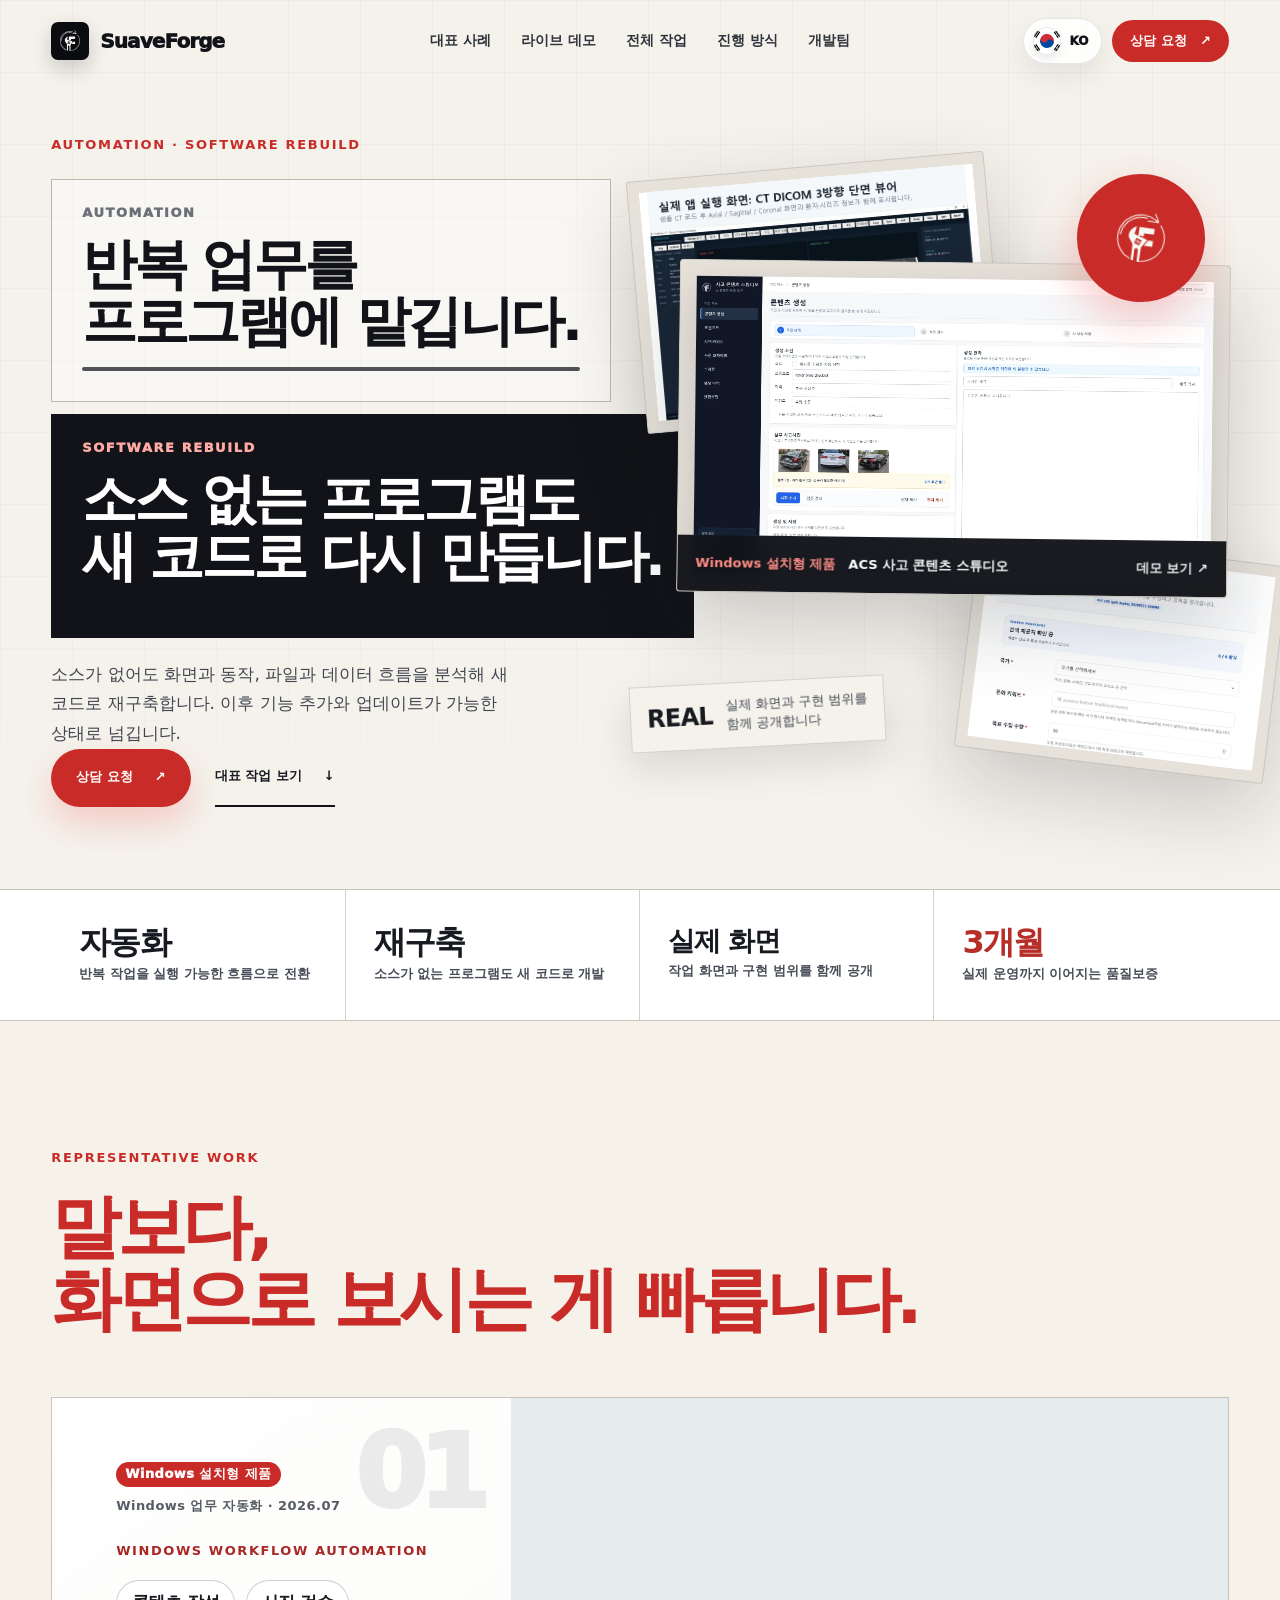
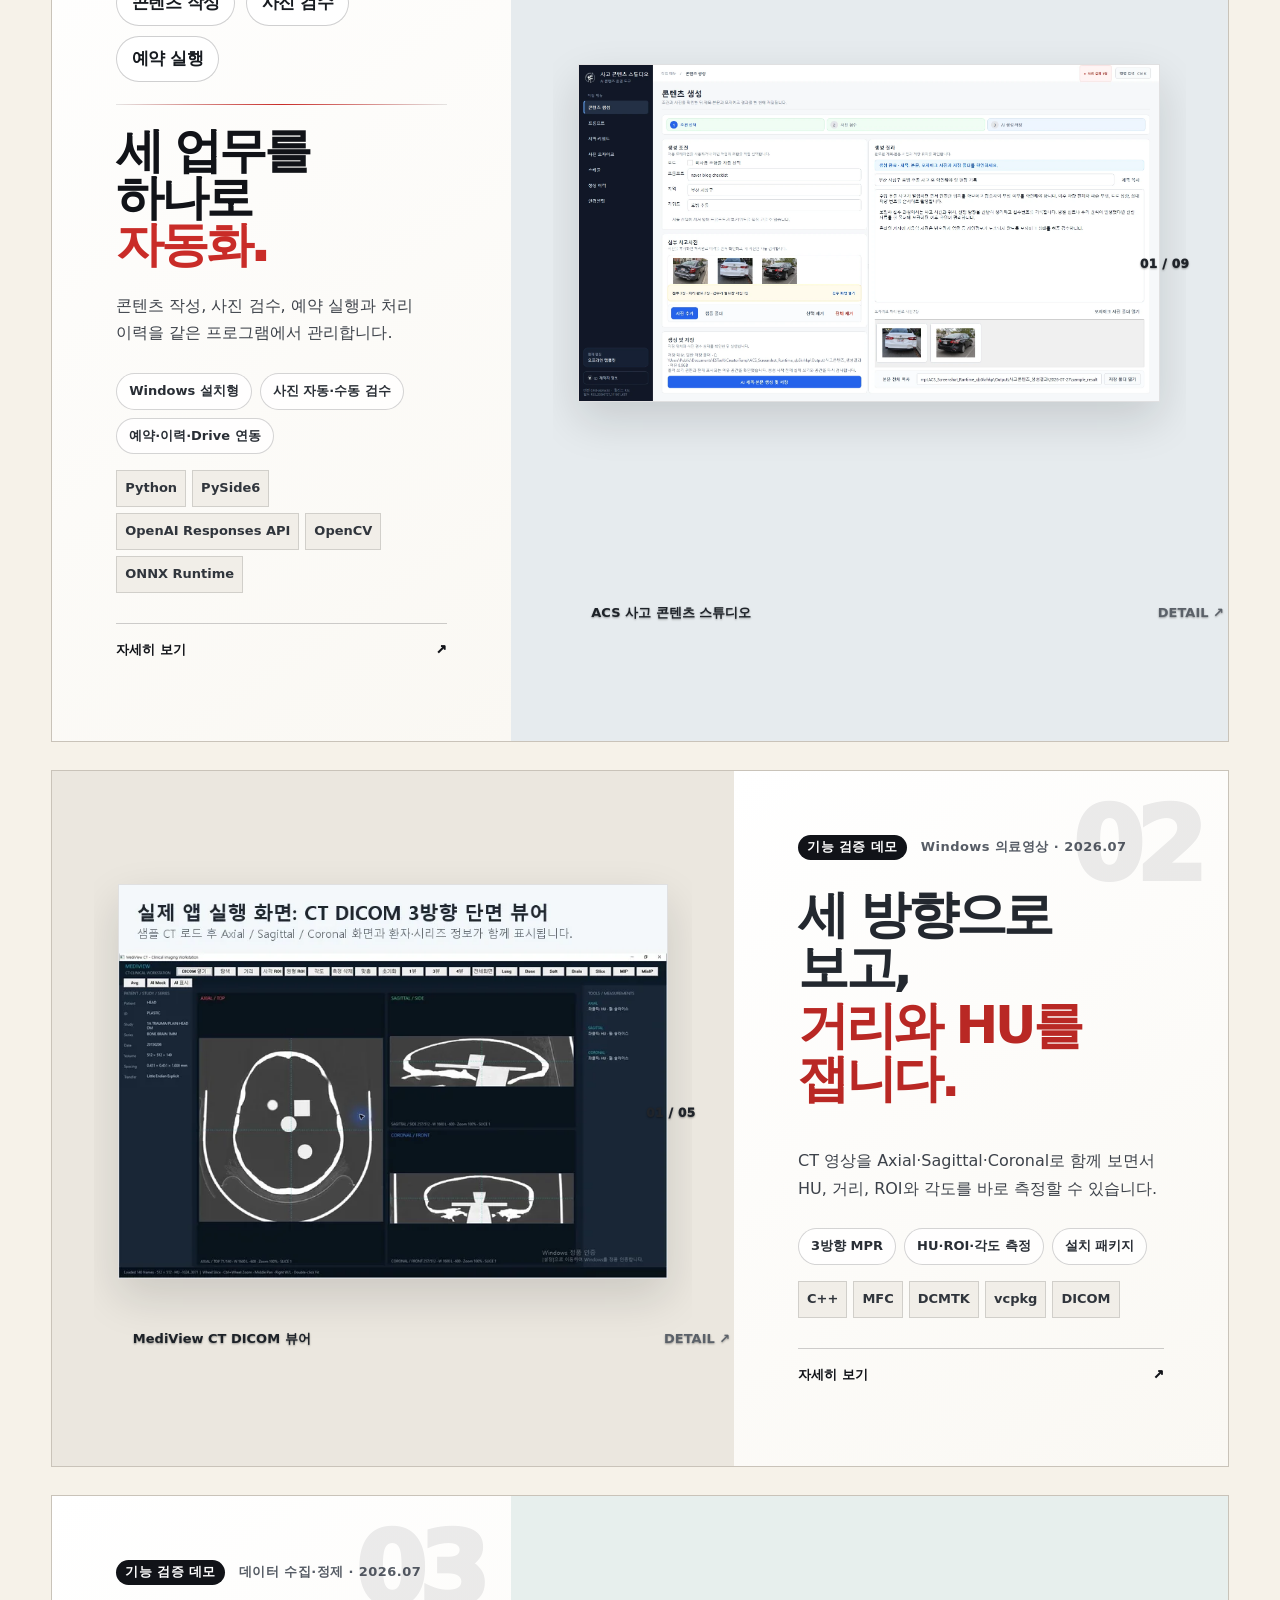
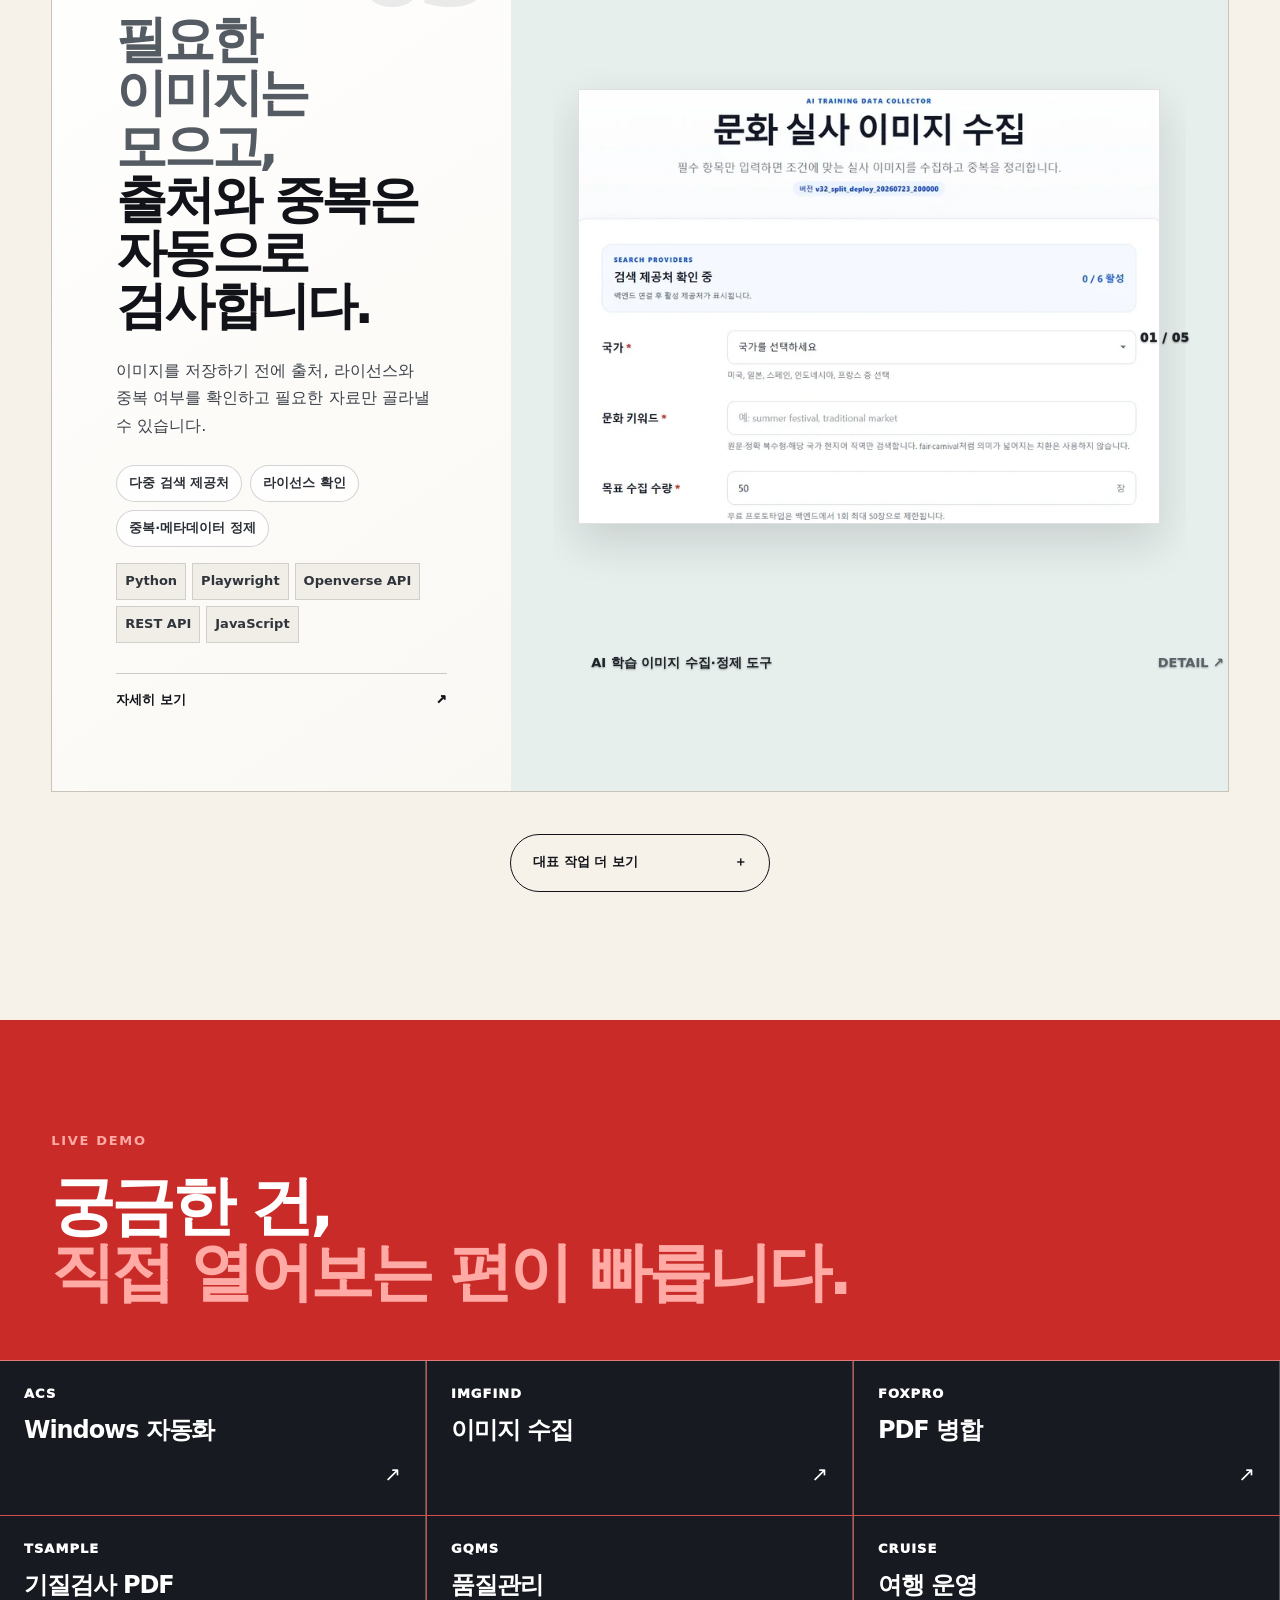
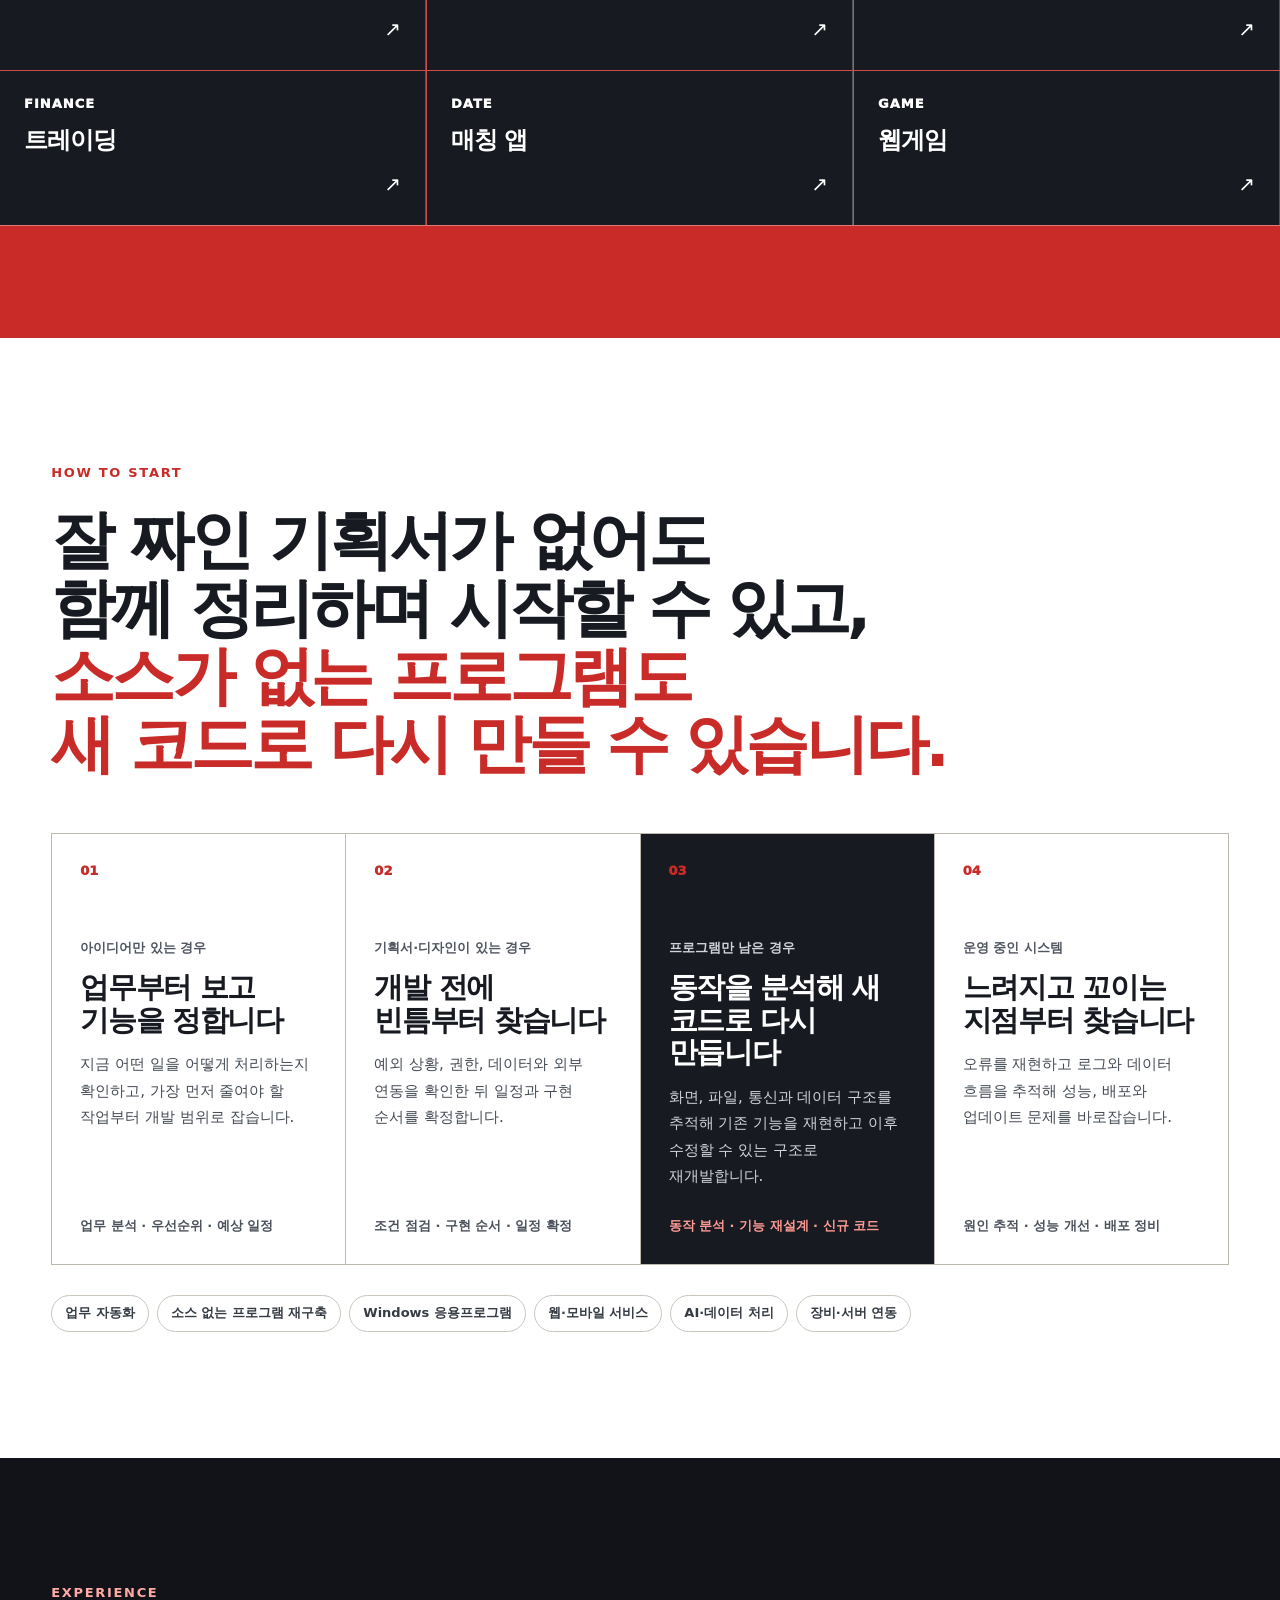
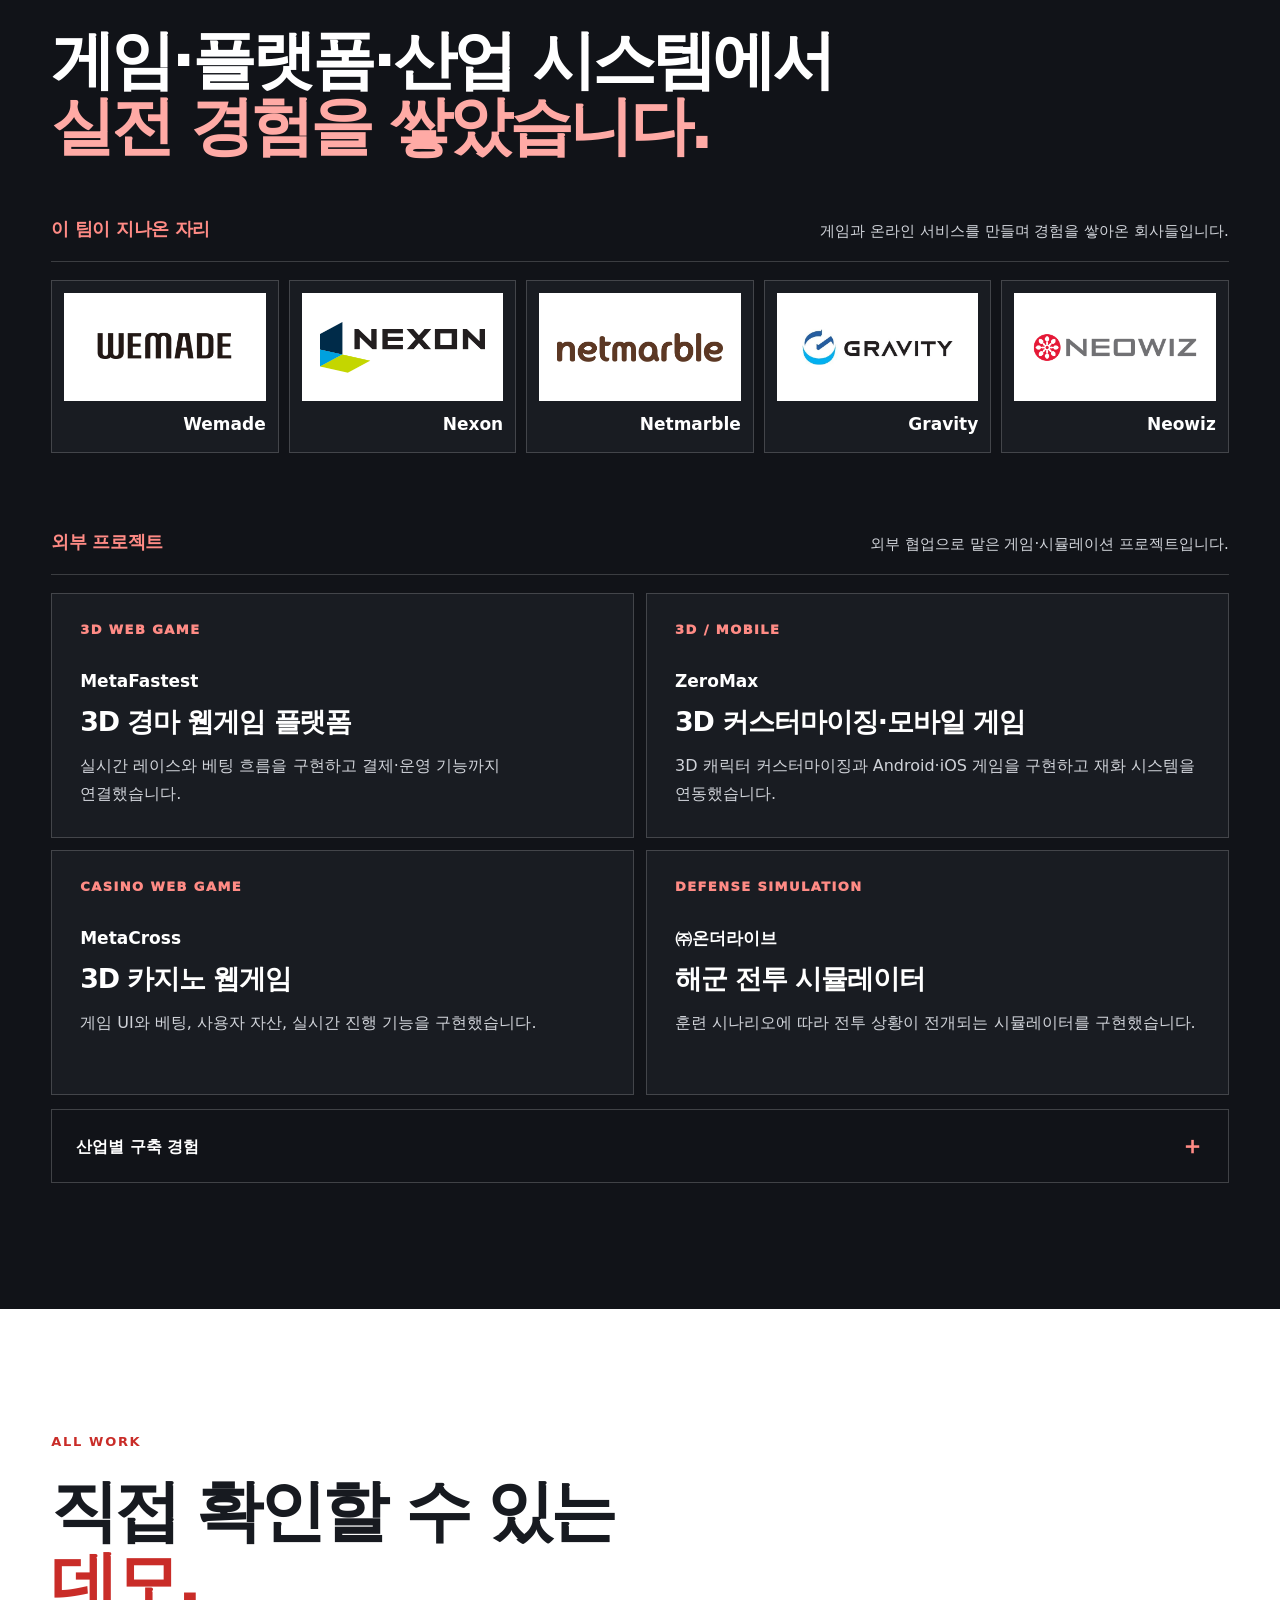
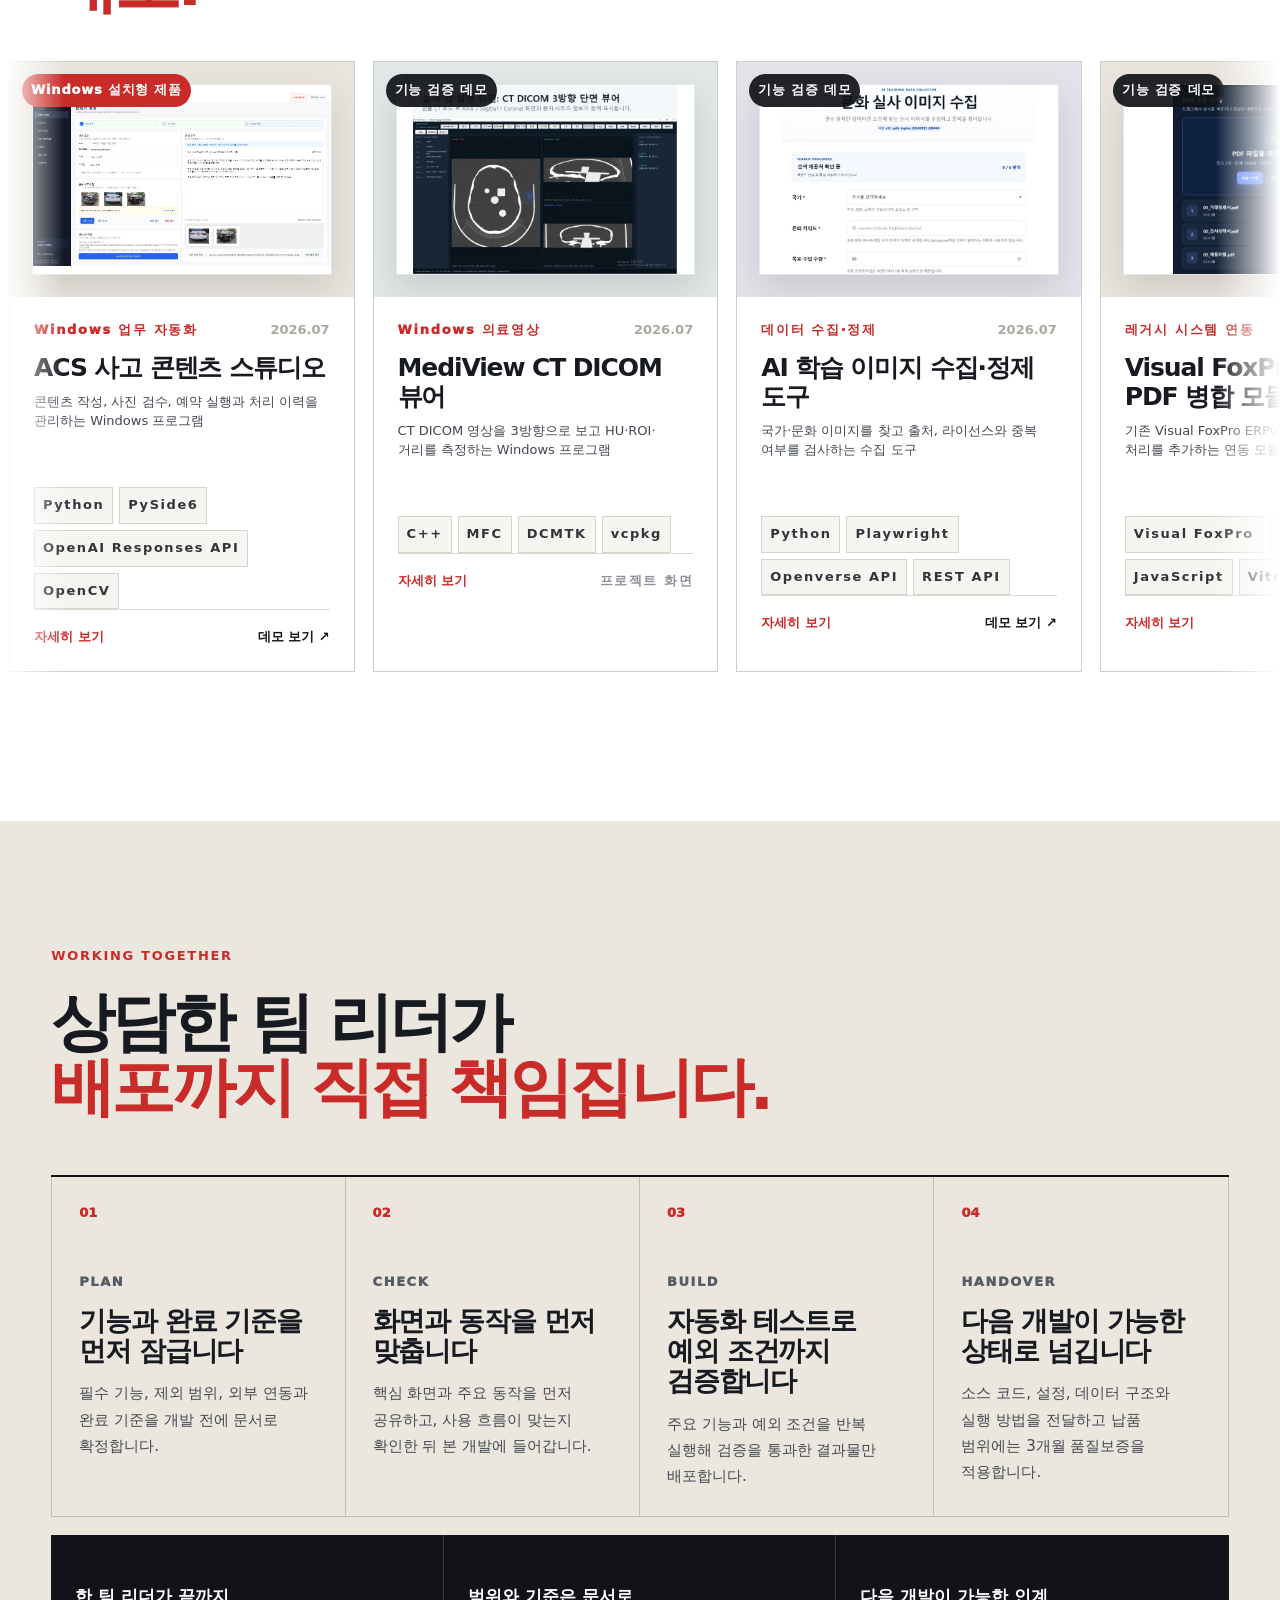
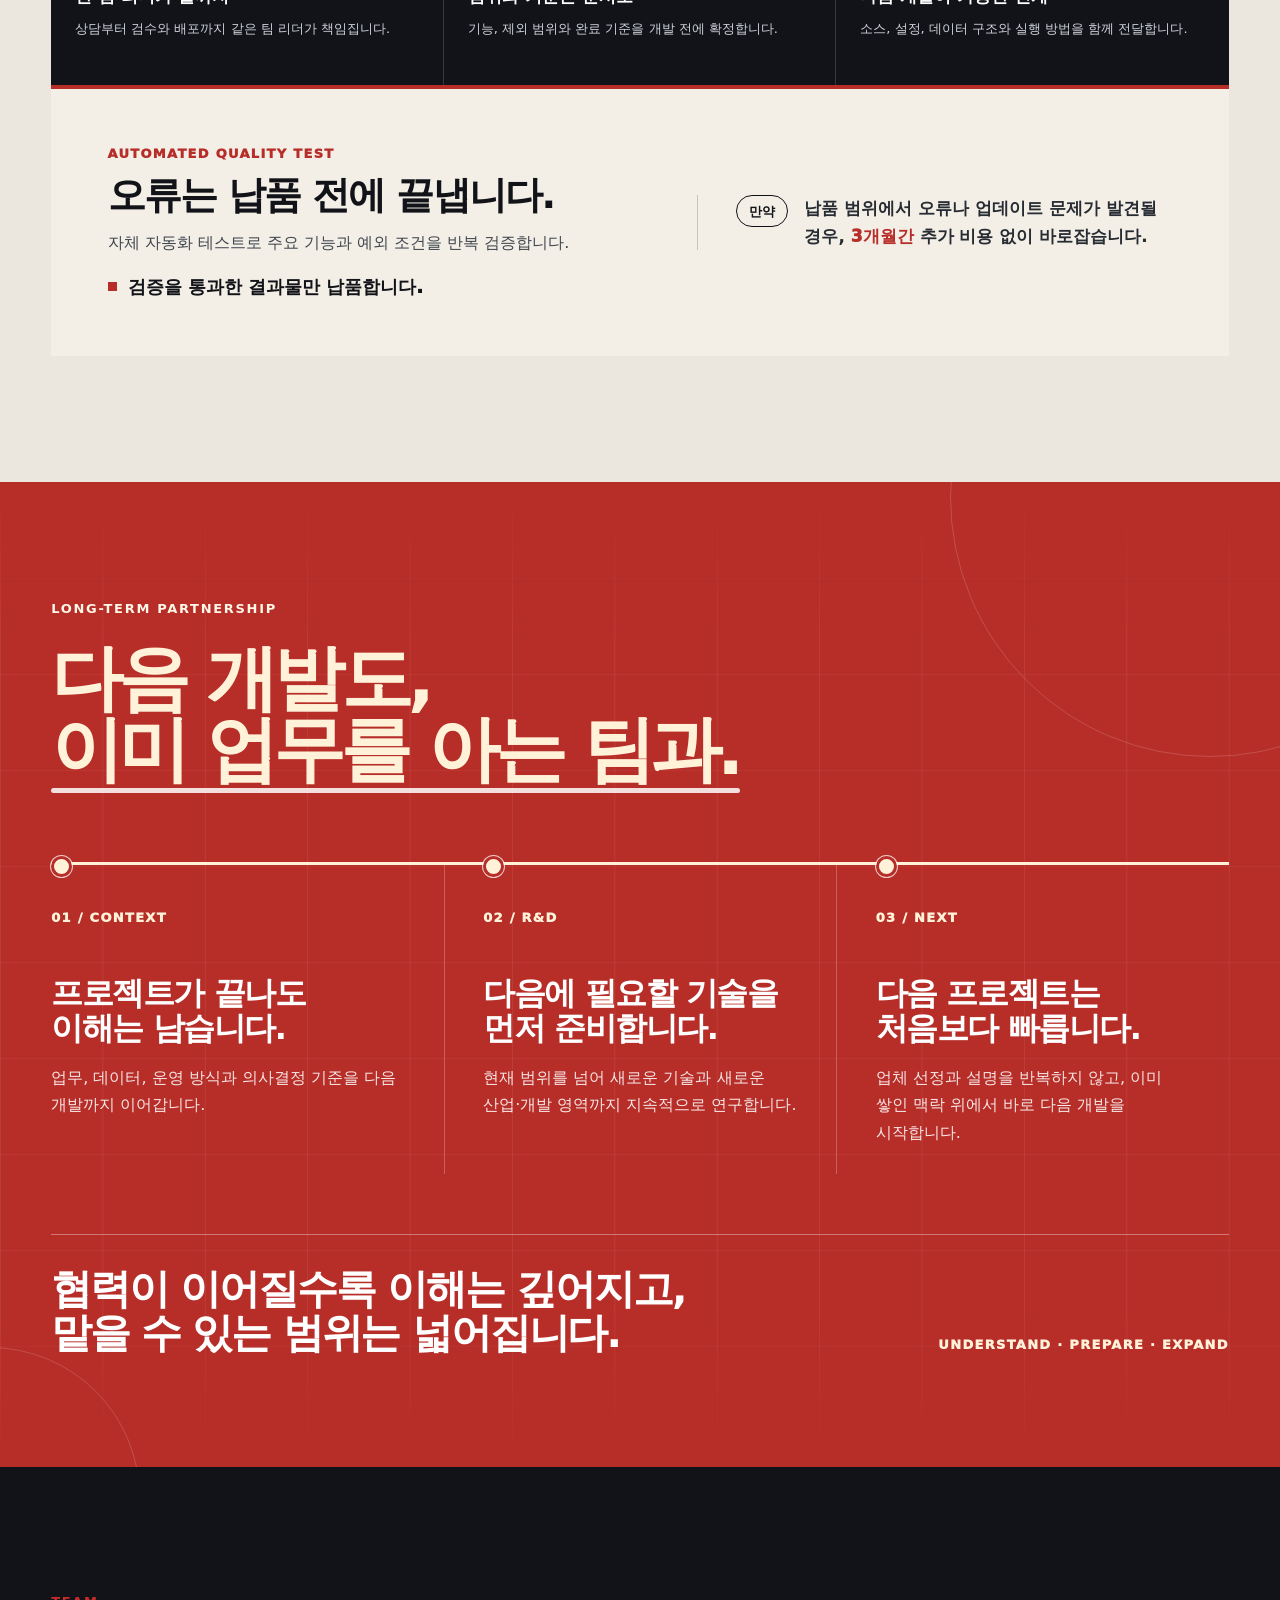
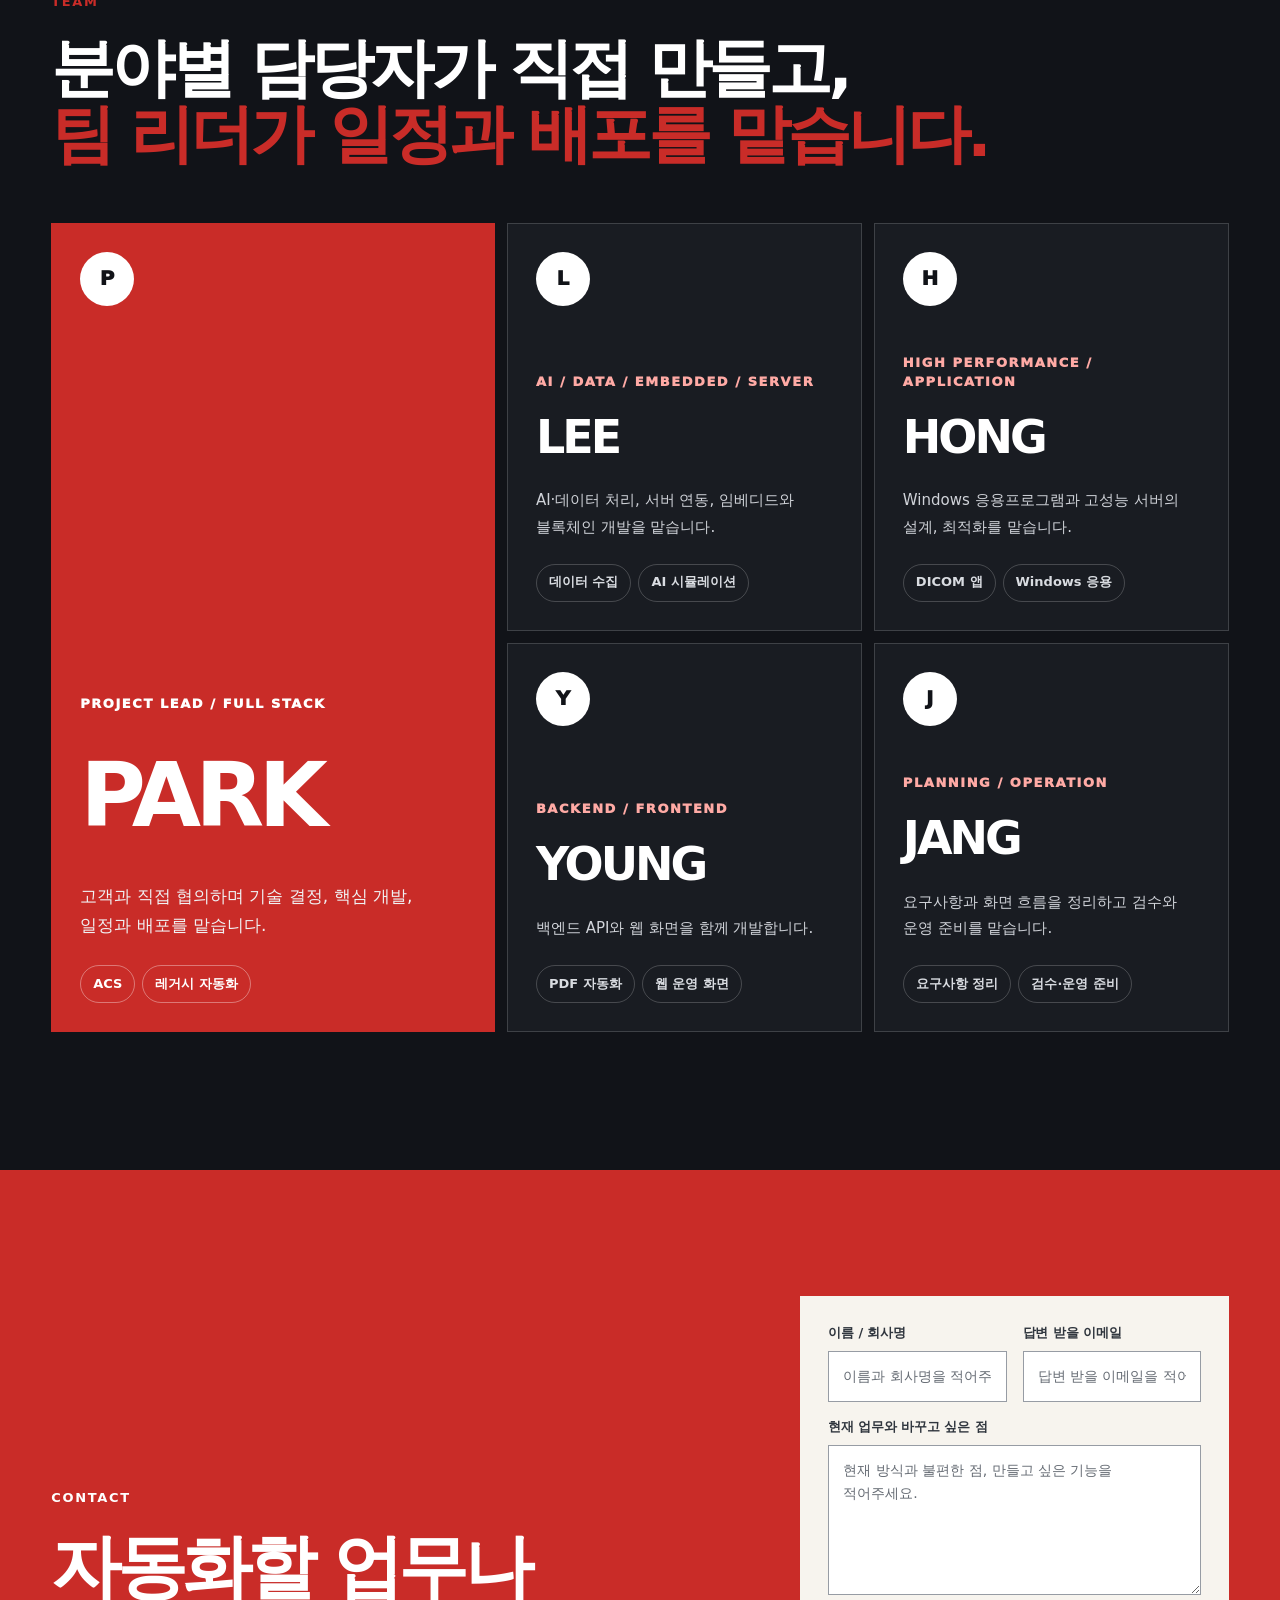
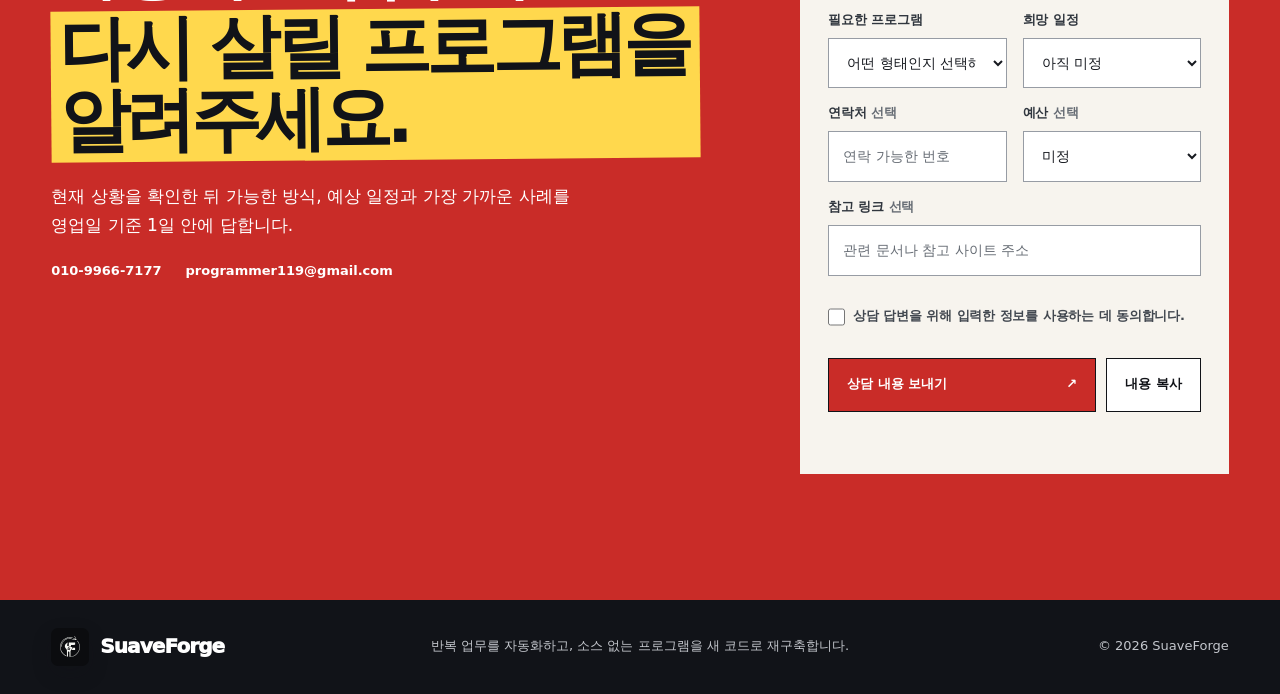
==== commit 678f9ccc: "Replace flag assets and align header controls" ====
--- a/index.html
+++ b/index.html
@@ -16,8 +16,8 @@
 <meta content="SuaveForge | Software Development Team" property="og:title"/>
 <meta content="반복 업무 자동화와 소스 없는 프로그램 재구축" property="og:description"/>
 <meta content="website" property="og:type"/>
-<link href="assets/logo-motion/suaveforge-logo-motion.css?v=20260728-76" rel="stylesheet"/>
-<link href="styles.css?v=20260728-76" rel="stylesheet"/>
+<link href="assets/logo-motion/suaveforge-logo-motion.css?v=20260728-78" rel="stylesheet"/>
+<link href="styles.css?v=20260728-78" rel="stylesheet"/>
 <script>if(new URLSearchParams(location.search).has("noinfo"))document.documentElement.classList.add("noinfo-mode");</script>
 <script type="application/ld+json">
 {"@context":"https://schema.org","@type":"ProfessionalService","name":"SuaveForge","url":"https://suaveforge.com/","email":"programmer119@gmail.com","telephone":"+82-10-9966-7177","description":"업무 자동화와 소프트웨어 재구축에 강한 5인 개발팀. Windows, 웹·앱, AI·데이터, 서버·장비 연동 개발."}
@@ -292,9 +292,9 @@
 </section>
 </main>
 <footer class="site-footer"><div class="container footer-grid"><a class="brand footer-brand" href="#top"><span class="suaveforge-logo-motion brand-logo" data-static-logo="" data-svg-src="assets/logo-motion/suaveforge-logo-motion.svg"><span class="logo-shell"></span></span><span class="brand-word">SuaveForge</span></a><p>반복 업무를 자동화하고, 소스 없는 프로그램을 새 코드로 재구축합니다.</p><p>© <span data-year=""></span> SuaveForge</p></div></footer>
-<script src="data/projects.js?v=20260728-76"></script>
-<script src="config.js?v=20260728-76"></script>
-<script src="assets/logo-motion/suaveforge-logo-motion.js?v=20260728-76"></script>
-<script src="app.js?v=20260728-76"></script><script src="motion.js?v=20260728-76"></script>
+<script src="data/projects.js?v=20260728-78"></script>
+<script src="config.js?v=20260728-78"></script>
+<script src="assets/logo-motion/suaveforge-logo-motion.js?v=20260728-78"></script>
+<script src="app.js?v=20260728-78"></script><script src="motion.js?v=20260728-78"></script>
 </body>
 </html>
--- a/styles.css
+++ b/styles.css
@@ -3137,7 +3137,7 @@
   justify-self: end;
   display: inline-flex;
   align-items: center;
-  gap: 12px;
+  gap: 10px;
 }
 .header-actions .header-cta {
   justify-self: auto;
@@ -3147,31 +3147,42 @@
   z-index: 120;
 }
 .language-trigger {
-  min-height: 42px;
+  height: 46px;
   display: inline-flex;
   align-items: center;
+  justify-content: center;
   gap: 8px;
   border: 1px solid rgba(17,19,24,.10);
   border-radius: 999px;
-  padding: 0 13px 0 6px;
+  padding: 0 13px 0 9px;
   background: rgba(255,255,255,.9);
   color: var(--ink);
   box-shadow: 0 12px 28px rgba(17,19,24,.07);
   font-size: 12px;
   font-weight: 950;
+  line-height: 1;
   cursor: pointer;
-  transition: transform .18s ease, border-color .18s ease, background .18s ease;
+  transition: border-color .18s ease, background .18s ease, box-shadow .18s ease;
 }
 .language-trigger:hover,
 .language-trigger:focus-visible,
 .language-switcher.is-open .language-trigger {
-  transform: translateY(-1px);
   border-color: rgba(201,44,40,.38);
   background: #fff;
 }
+.language-trigger:focus-visible {
+  outline: 2px solid rgba(201,44,40,.22);
+  outline-offset: 3px;
+}
+.language-trigger [data-language-label] {
+  display: inline-flex;
+  align-items: center;
+  height: 1em;
+}
 .language-flag {
-  width: 30px;
-  height: 30px;
+  width: 28px;
+  height: 28px;
+  flex: 0 0 28px;
   display: inline-block;
   border-radius: 50%;
   background-color: #fff;
@@ -3222,6 +3233,11 @@
   text-align: left;
   cursor: pointer;
 }
+.language-menu .language-flag {
+  width: 30px;
+  height: 30px;
+  flex-basis: 30px;
+}
 .language-menu button:hover,
 .language-menu button[aria-selected="true"] {
   background: #f3f0e9;
